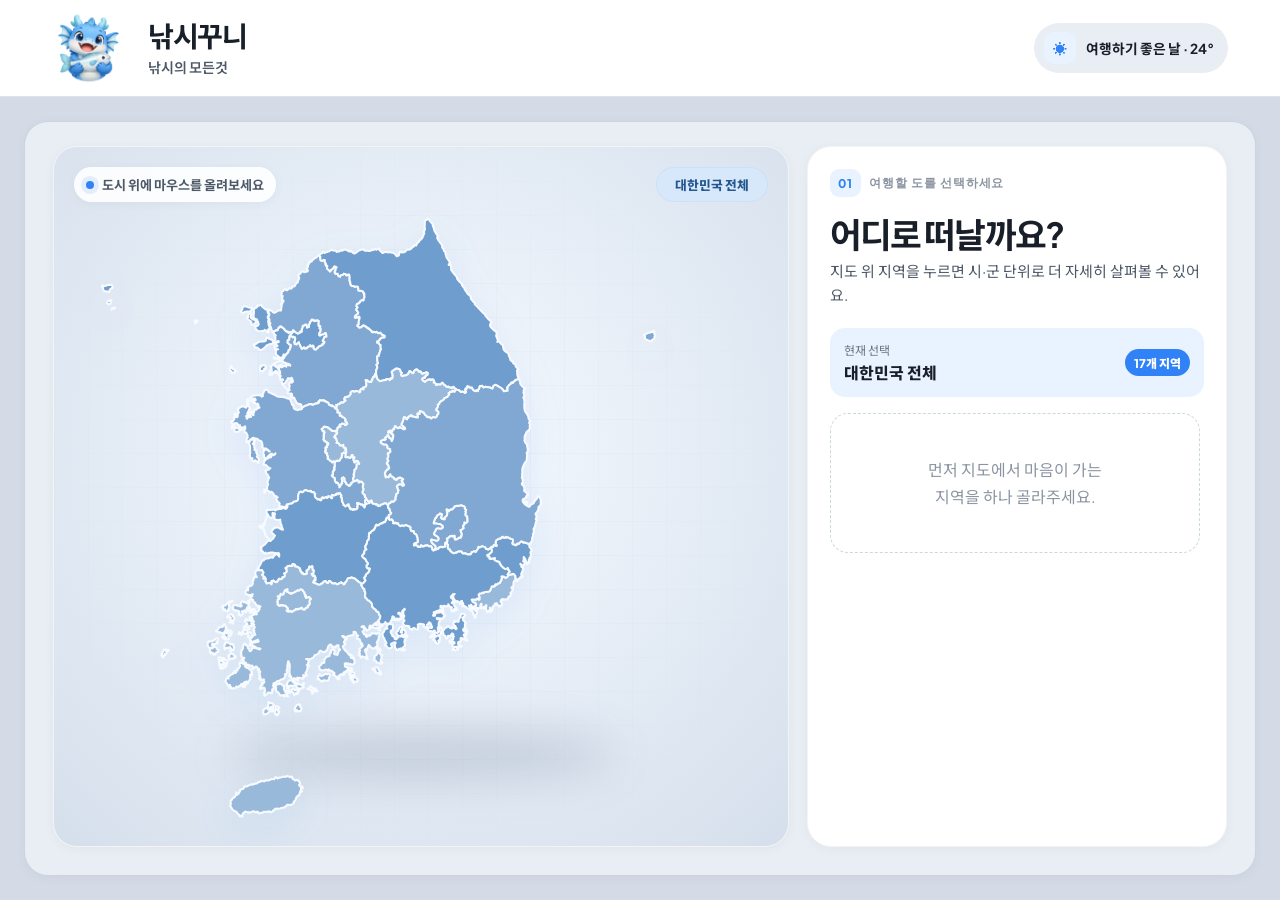
==== index.html @ 0e2f8338 "first commit" ====
<!doctype html>
<html lang="ko">
  <head>
    <meta charset="UTF-8" />
    <meta name="viewport" content="width=device-width, initial-scale=1.0" />
    <meta
      name="description"
      content="낚시꾸니와 함께 대한민국의 낚시 여행 지역을 탐색하세요"
    />
    <title>낚시꾸니 | 낚시의 모든것</title>
    <link rel="preconnect" href="https://fonts.googleapis.com" />
    <link rel="preconnect" href="https://fonts.gstatic.com" crossorigin />
    <link
      href="https://fonts.googleapis.com/css2?family=Plus+Jakarta+Sans:wght@400;500;600;700;800&family=Noto+Sans+KR:wght@400;500;600;700;800&display=swap"
      rel="stylesheet"
    />
    <link rel="stylesheet" href="style.css" />
  </head>

  <body>
    <header class="site-header">
      <div class="header-inner">
        <div class="brand-mark">
          <img src="img/낚시꾸니.png" alt="낚시꾸니 캐릭터 로고" width="72" height="72" />
        </div>
        <div class="header-title">
          <h1>낚시꾸니</h1>
          <p class="tagline">낚시의 모든것</p>
        </div>
        <div class="weather-chip" aria-label="오늘의 여행 날씨">
          <span class="weather-icon">☀</span>
          <span>여행하기 좋은 날 · 24°</span>
        </div>
      </div>
    </header>

    <div class="app-shell">
      <main class="main-stage">

        <section class="explorer" aria-label="대한민국 지역 탐색">
          <article class="map-card">
            <div class="map-head">
              <div class="map-instruction"><span class="pulse-dot"></span>도시 위에 마우스를 올려보세요</div>
              <button class="map-reset" id="map-reset" type="button" title="클릭하면 선택을 초기화합니다" aria-live="polite">대한민국 전체</button>
            </div>
            <div class="map-wrap">
              <!-- SGIS 기반 공개 행정경계 SVG: https://github.com/swcho/korea-maps -->
              <svg id="korea-map" role="group" aria-label="대한민국 시도 선택 지도" xmlns="http://www.w3.org/2000/svg" version="1.2" baseProfile="tiny" width="800" height="759" viewBox="0 0 800 759" stroke-linecap="round" stroke-linejoin="round">
              <g id="전국_시도_경계">
              <path d="M 251.02 163.85 250.84 163.54 250.18 162.26 249.99 161.28 249.15 160.78 248.97 159.49 248.25 158.36 247.58 156.81 247.33 155.52 246.44 156.12 245.48 157.24 244.85 157.22 244.66 158.34 243.17 157.79 242.56 157.99 241.81 157.48 241.97 156.01 241.12 155.19 241.86 154.81 242.33 153.45 242.29 152.65 242.83 150.7 242.14 149.86 242.17 149.09 241.09 149.07 240.49 148.67 239.94 148.79 239.68 149.47 238.31 148.32 236.61 147.98 236.04 147.17 236.54 146.76 237.62 145.29 237.84 144.51 238.41 144.24 239.09 143.41 239.06 143.01 239.89 142.51 239.52 141.53 239.57 140.87 240.09 140.19 241.72 141.54 241.99 141.94 245.66 144.54 247.01 144.04 248.15 143.95 248.3 142.84 249.12 141.83 249.41 142.51 250.73 142.36 251.02 140.44 250.83 139.41 251.17 138.36 251.55 137.96 252 136.09 252.17 134.84 253.47 134.6 254.75 133.91 255.18 133.22 256.09 133.1 257.1 133.7 257.32 135.18 257.76 136.41 257.33 136.9 259.26 136.45 260.06 135.99 259.92 133.21 260.52 132.12 261.17 131.76 261.05 130.13 261.49 129.61 262.33 129.28 263 127.64 263.53 127.02 265.05 127.33 265.39 128.36 266.56 127.89 267.17 128.06 267.51 129.03 268.37 128.58 268.79 127.95 269.42 128.12 270.73 127.79 271.17 128.58 272.36 128.77 272.4 129.25 271.91 130.13 272.32 131.32 271.82 132.87 272.11 133.76 272.18 134.91 273.49 134.81 274.02 135.27 274.04 136.73 273.42 137.3 273.2 138.08 274.53 138.46 274.73 140.44 274.29 141.06 274.6 141.7 274.18 142.06 273.72 143.37 273.11 143.75 272.86 144.37 273.19 145.02 272.85 146.45 273.26 147.09 274.63 146.67 275.87 145.76 276.86 145.45 278.1 145.45 280.06 144 280.98 143.83 281.73 146.49 281.81 148.51 279.65 148.69 278.59 150.25 278.55 150.88 277.09 153.72 277.7 154.43 278.24 154.29 279.44 154.88 278.99 156.41 278.03 157.1 277.86 158.04 277.46 158.49 276.29 158.39 276.28 159.25 275.6 159.22 274.59 160.1 273.14 160.1 272.58 160.86 271.95 160.96 271.31 162.48 269.76 163.45 269.3 164.44 267.52 164.68 266.85 164.42 266.17 163.44 265.56 163.26 265.86 162.41 265.74 161.03 264.96 159.62 264.56 160.62 263.25 161.06 262.62 160.66 261.97 159.36 261.38 159.34 261.31 160.09 260.26 160.67 258.86 161.1 258.41 161.78 257.72 162.22 257.66 162.98 255.06 163.66 254.68 162.83 253.76 161.77 252.92 162.85 252.09 163.18 251.67 163.9 251.02 163.85 Z" id="서울특별시"/>
              <path d="M 469.4 490.68 469.56 490.38 468.31 489.72 468.93 489.42 470.36 489.45 470.77 490.07 469.4 490.68 Z M 469.34 490.8 469.82 491.8 469.98 493.21 469.74 494.29 469.15 495.2 468.18 497.55 468.88 498.02 468.51 499.42 466.88 499.8 466.78 498.92 467.31 497.48 466.88 496.72 465.77 496.37 465.4 495.83 465.94 495.18 465.09 494.75 465.56 494.19 465.58 493.55 464.81 492.52 464.14 492.49 463.73 491.71 463.14 491.72 463.11 490.58 463.44 490.13 467.8 489.19 467.79 488.32 465.42 488.35 465.41 487.61 466.21 487.59 467.1 487.14 467.35 486.62 468.09 487.1 468.13 489.74 467.84 491 468.52 491.61 469.36 491.21 469.34 490.8 Z M 482.24 491.91 482.03 491.53 481.16 487.55 481.68 485.61 481.79 484.23 480.93 484.06 480.8 485.19 480.33 486.93 479.18 488.64 478.69 488.06 479.06 487.18 478.85 486.08 477.35 486.51 476.83 486.98 476.72 488.01 474.92 488.04 474.9 487.03 475.33 485.36 475.47 483.53 476.02 482.62 475.1 482.32 474.2 484.06 474.05 486.49 473.55 487.59 473.63 488 472.07 487.82 471.84 487.49 468.34 487.5 468.09 486.82 467.73 486.83 466.86 485.99 466.55 485.55 466.42 485.66 466.41 485.69 466.41 485.71 466.42 485.63 466.72 485 468.1 484.93 468.79 484.39 468.92 483.39 468.12 482.62 468.31 481.91 467.76 481.09 465.76 480.75 464.24 479.49 464.19 478.84 463.25 477.4 464.63 476.93 465.77 476.95 467.09 477.56 468.05 477.06 468.83 477.21 469.2 476.28 470.72 475.78 471.59 475.83 472.11 476.29 471.81 477.08 473.13 476.94 472.62 476.15 472.54 475.43 473.08 475.28 473.15 473.72 472.57 473.08 472.54 472.37 471.86 471.15 472.82 469.97 473.61 469.35 474.83 469.5 476.13 468.99 476.59 468.19 477.47 469.02 478.49 468.51 479.67 467.49 480.66 467.76 483.4 467.44 484.69 467.07 485.83 466.47 486.33 465.9 487.73 462.4 488.32 460.71 489.86 460.49 491.02 460.76 491.81 460.48 492.47 459.62 492.27 459.21 492.93 457.99 494.29 458.01 494.68 458.49 496.57 456.72 497.27 456.7 499.03 455.75 498.99 454.76 499.71 453.95 500.51 452.51 500.28 451.88 500.88 450.44 501.34 450.2 501.29 449.35 500.43 448.4 501.01 448.01 503.02 448.22 504.42 448.86 504.62 449.22 505.94 449.9 506.37 449.88 507.21 448.93 508.07 448.55 508.66 447.81 508.69 446.5 508.04 445.67 508.88 444.87 509.66 445.59 510.87 446.05 512.18 445.73 512.77 445.84 513.31 445.27 514.05 445.47 514.73 444.9 515.37 445.25 515.91 445.04 518.1 447.81 517.93 449.07 518.44 449.82 517.87 451.12 519.26 451.72 520.22 451.81 520.74 452.65 520.5 453.86 520.13 454.26 519.04 454.25 518.88 453.59 518.01 453.17 516.62 453.87 515.93 454.73 515.49 456.15 515.85 458.01 515.46 458.48 515.7 459.04 515.3 459.59 515.03 460.82 514.19 460.71 513.92 461.85 513.1 461.77 513.17 462.75 513.96 462.47 515.01 462.5 515.02 464.45 514.14 464.59 513.98 465.43 514.21 466.37 513.79 466.68 513.59 467.79 512.64 467.9 511.66 469.03 512.59 470.16 512.62 470.97 512.04 471.3 511.88 472.81 510.87 472.61 510.39 473.18 509.23 473.75 508.99 474.21 508.91 475.64 508.37 476.27 507.24 477.06 505.89 476.51 504.18 476.91 503.99 477.53 502.83 477.19 502.36 476.25 501.46 476.27 501.83 477.18 500.73 477.42 499.76 477.94 500.02 479.16 499.37 479.75 500.34 480.07 500.79 481.47 501.34 482.22 500.79 484.84 499.48 484.4 498.07 486 497.56 485.63 496.99 484.3 495.25 484.32 494.38 483.71 494.61 482.9 495.08 482.51 494.99 481.77 494.11 481.68 493.07 482.37 492.64 482.03 492.06 482.61 492.48 483.15 491.03 485.33 489.75 485.51 489.8 486.98 489.59 488.18 488.73 488.52 489.23 489.1 489.36 490.18 488.17 491.5 487.84 490.4 488.09 490.04 487.44 488.94 487.25 487.52 486 487.18 486.23 488.31 486.3 490.02 487.02 492.08 486.71 492.63 486.01 492.53 485.52 490.78 485.09 490.53 484.28 490.97 484.55 492.13 483.8 492.01 483.21 492.88 482.24 491.91 Z" fill-rule="evenodd" id="부산광역시"/>
              <path d="M 432.6 405.17 431.29 405.68 430.92 406.24 430.32 406.34 430.06 409.73 430.49 410.22 430.01 411.19 428.82 411.28 427.21 411.82 426.62 411.14 426.01 411.64 424.84 411.1 424.41 411.55 423.26 411.44 422.23 412.57 421.55 413.75 420.96 413.31 418.86 414.75 418.46 414.36 416.38 415.4 416.1 415.89 415.01 415.63 414.89 415.3 416.76 414.31 418.19 412.25 418.04 410.48 417.1 409.37 414.91 407.6 413.75 406.38 413.17 405.47 412.51 403.37 412.53 402.46 413.33 401.81 416.02 402.78 417.63 402.94 419.34 403.53 420.83 403.05 421.78 401.96 421.87 400.89 421.51 399.4 419.34 397.72 416.92 396.3 416.03 394.69 416.99 392.86 417.52 392.25 417.93 391.03 418.75 389.27 420.17 387.85 422.43 387.84 422.43 388.29 425.75 388.27 427.11 386.93 427.12 386.88 426.91 384.92 425.95 384.45 425.51 383.78 423.4 382.67 422.8 382.5 419.93 382.17 419.57 382.01 416.55 381.99 415.92 381.89 415.98 380.12 416.43 379.31 416.69 378.28 417.62 375.87 417.6 375.38 418.51 375.26 419.54 373.46 419.71 372.41 420.32 372.19 420.47 371.47 422.17 370.83 422.42 370.45 423.59 370.25 423.73 369.35 424.8 369.95 425.5 370.01 426.24 370.53 426.22 371.39 425.9 372.09 425.86 373.29 425.04 374.11 425.32 375.26 426.17 376.05 426.53 375.72 427.2 376.05 428.04 375.77 428.54 376.75 429.47 376.75 429.56 374.95 430.06 373.87 431.42 372.94 432.21 371.96 432.82 369.9 432.52 368.24 432.76 367.16 432.26 366.6 431.87 364.85 432 364.13 432.6 364.23 433.74 364.93 434.04 366.04 434.83 366.8 435.16 365.29 436.09 365.11 437 364.36 438.16 364.49 439.26 363.98 439.24 363.64 440.35 363.27 441.16 361.83 441.77 361.18 441.95 360.42 443.43 360.31 444.56 359.83 445.72 360.26 446.07 359.96 447.19 359.85 447.78 359.41 448.67 359.4 450.7 358.97 450.84 359.39 451.7 359.8 452.99 360 454.17 360.66 455.14 362.12 454.72 363.18 455.53 364.25 456.45 364.88 456.11 366.67 455.66 367.05 456.26 368.87 455.79 369.77 455.57 371.07 456.16 372.14 457.57 372.85 458.09 373.97 457.73 374.43 457.89 375.57 458.3 376.64 457.88 377.96 458.31 378.45 457.98 379.03 458.17 379.6 457.64 379.95 457.15 380.81 455.81 381.67 455.41 381.66 454.34 380.8 454.51 382.35 454.23 383.22 452.49 385.13 452.54 385.81 453.09 386.37 453.52 387.84 452.7 388.2 451.29 389.59 449.61 390.19 449.51 391.04 450.16 392.44 450.09 393.17 450.64 393.75 451.07 394.71 450.94 396.59 450.46 397.07 450.66 398.36 449.79 399.1 449.81 399.67 448.89 399.71 448.43 400.04 447.59 399.83 446.82 400.2 445.66 401.55 444.77 401.89 443.94 401.76 442.7 402.32 442.03 401.36 442.22 399.94 441.55 399.29 442.07 398.63 441.98 397.63 441.26 397.35 440.72 397.67 439.77 397.63 439.26 398.4 438.22 397.43 437.24 398 436.32 397.83 436.04 398.69 435.07 399.16 434.15 400.13 432.94 400.55 432.34 401.07 433.03 402.37 432.81 403.29 433.19 403.64 432.6 405.17 Z" id="대구광역시"/>
              <path d="M 204.41 189.83 204.41 189.81 204.36 189.68 204.41 189.83 Z M 163.14 185.27 163.52 187.25 164.25 187.25 163.99 188.21 164.46 188.82 165.06 188.1 166.34 188.88 166.69 190.13 167.57 189.89 169.43 190.85 169.42 191.12 167.6 191.81 166.93 192.28 167.01 193.23 164.97 193.57 164.04 194 163.42 193.65 163.92 193.06 163.41 192.01 161.82 191.02 161.12 191.36 161.4 189.93 161.04 189.85 161.2 188.4 161.72 187.89 161.86 186.96 162.53 186.17 162.28 185.32 163.14 185.27 Z M 204.36 189.68 204.41 189.81 204.41 189.83 203.1 190.4 202.83 191.28 201.92 191.97 201.1 191.47 199.19 191.46 198.74 190.93 198.73 188.3 199.32 186.66 199.09 185.51 200.49 185.86 201.09 185.4 201.37 184.26 202.67 184.17 203.02 183.84 204.33 184.56 205.04 184.3 205.77 185.06 205.73 185.7 206.08 187.18 206.53 187.88 205.98 188.39 205.53 187.67 204.88 188.29 204.12 188.19 203.89 188.71 204.36 189.68 Z M 197.66 165.07 197.57 164.14 197.16 163.34 196.21 162.84 195.08 161.7 193.96 162.46 193.45 162.58 192.37 161.94 192.3 160.68 191.18 159.82 191.16 159.79 190.84 159.28 190.83 158.41 191.32 157.82 191.9 157.7 192.87 158.03 197.25 155 197.81 154.68 201.48 154.35 203.55 154.52 204.04 154.4 206.09 153.29 206.38 150.78 206.68 150.12 208.07 149.71 209.23 150.21 209.48 150.97 210.26 151.03 211.9 152.01 212.68 151.95 213.87 152.48 214.33 153.38 215.18 153.98 215.78 155.68 214.44 156.61 213.77 157.31 211.87 157.75 210.03 158 208.65 158.69 207.39 159.11 205.81 160.65 204.92 162.03 200.34 165.2 198.6 164.96 197.66 165.07 Z M 231.48 141.74 231.61 141.94 232.66 142.11 233.14 141.8 233.73 142.12 234.24 143.44 234.92 143.56 235.17 142.87 236.24 142.48 236.82 142.92 237.81 143.09 238.36 142.86 239.09 143.41 238.41 144.24 237.84 144.51 237.62 145.29 236.54 146.76 236.04 147.17 235.43 149.26 235.42 149.45 235.38 152.34 233.73 152.57 233.29 153.42 233.51 154.38 233.29 155.4 233.35 156.44 234.18 156.66 235.18 157.84 236.12 158.56 237.27 158.56 237.44 159.38 237.24 160.6 237.34 161.42 236.76 161.49 236.27 162.64 236.46 163.43 236.23 164.67 235.07 164.89 234.47 165.32 234.59 166.03 234.29 166.91 233.45 168.09 231.48 170.31 230.45 171.02 228 170.76 228.22 171.87 225.93 174.88 224.91 174.83 224.45 175.82 223.5 176.2 222.35 176.05 221.96 176.35 220.01 176.36 218.99 176.11 216.94 176.12 217.09 175.58 215.63 175.58 215.63 174.52 219.81 174.77 219.81 175.55 222.14 175.56 222.89 175.23 223.51 174.43 219.34 171.17 218.65 170.09 218.67 166.07 217.71 165.73 218.49 164.61 221.22 164.62 221.47 164.21 218.91 164.19 219.14 163.06 218.49 162.64 217.74 163.01 216.99 163.01 216.89 161.48 217.15 161 218 160.47 217.18 159.43 218.18 159.37 220.31 160.37 220.6 159.81 219.23 159.13 219.38 158.62 219.04 157.66 218.44 157.88 218.76 158.77 218.07 159.24 217.12 158.53 217.76 157.01 218.38 156.4 221.69 155.1 222.1 155.15 222.05 153.95 221.1 153.94 221.09 154.47 220.2 155.04 218.2 155.07 218.23 152.89 218.03 152.6 218.04 149.9 217.67 149.9 217.4 147.79 218.49 147.13 217.91 146.01 216.94 146.08 216.32 145.28 216.56 144.84 215.06 142.27 216.75 141.76 218.44 140.66 218.88 140.07 220.4 140.37 220.9 139.84 221.39 138.29 221.88 137.9 221.95 137.04 223.1 136.74 223.54 135.6 224.19 135.51 225.83 136.09 226.91 137.29 228.24 137.98 229.35 139.18 229.75 140.12 230.37 140.27 230.61 140.88 231.48 141.74 Z M 120.18 128.42 120.81 128.38 121.01 129.03 120.27 129.79 119.91 130.55 118.39 131.77 117.72 132.05 117.13 130.6 117.6 130.37 117.49 129.48 116.88 128.91 116.8 128.27 118.37 128.72 119.95 128.11 120.18 128.42 Z M 188.4 120.16 187.76 120.85 187.15 122.4 187 123.32 187.09 124.55 187.6 125.28 188.18 125.48 188.9 126.36 189.76 126.93 192.47 127.43 192.56 127.99 193.26 128.32 193.68 128.99 193.28 130.91 192.8 131.59 191.74 132.03 191.19 132.72 189.18 133.92 188.14 133.03 187.7 132.14 188.05 131.73 188.17 130.67 187.66 130.2 187.1 129.03 186.65 128.6 183.83 127.15 183.31 126.21 181.93 125.22 182.03 124.77 183.11 125.25 183.63 124.74 183.97 123.06 183.79 122.54 183.95 120.61 184.33 120.33 185.49 120.2 187.06 119.32 187.79 119.43 188.4 120.16 Z M 17.63 112.15 17.2 113.36 15.99 113.46 15.55 113.15 14.54 113.48 13.09 114.68 13.96 113.04 15.56 112.21 17.63 112.15 Z M 181.59 110.55 184.58 112.16 186.7 112.45 188.27 111.94 188.89 113.18 188.62 114.25 188.1 114.54 186.84 116.36 184.34 117.57 183.06 117.01 182.13 116.94 180.84 117.55 179.73 117.37 179.01 117.77 177.82 119.35 177.12 119.02 175.06 116.95 174.82 116.29 176.04 115.6 176.59 114.61 176.78 113.76 176.35 113.18 176.91 112.57 176.84 111.9 178.76 110.23 179.45 110.61 181.59 110.55 Z M 200.48 109.49 202.3 111.74 203.63 112.65 205.79 114.36 207.49 115.05 207.88 115.41 208.07 116.48 208.51 117.04 208.36 118.18 209 119.26 209.97 120.27 209.78 121.32 209.02 122.3 208.55 123.33 208.41 124.63 208.86 125.7 209.79 126.54 209.37 127.03 208.84 129.72 209 130.75 209.48 131.28 210.43 131.55 210.52 132.21 209.79 132.41 209.38 133.2 209.87 134.08 210.03 135.17 210.4 135.71 210.76 137.56 211.29 137.24 211.69 137.96 210.78 138.25 210.64 138.7 209.1 139.13 208.5 140.55 209.41 141.05 208.87 141.44 209.67 142.54 208.76 143.33 208.01 143.12 207.21 141.86 208.34 141.48 205.73 140.56 204.63 139.83 204.48 140.69 202.05 141.44 201.04 141.27 200.08 141.53 196.41 141.3 195.4 140.69 194.33 139.76 194.14 139.27 193.13 138.75 193.44 137.76 193.14 136.37 192.61 135.29 193.38 135.4 194.87 134.8 195.36 134.99 196.26 134.54 197.17 133.26 197.05 132.25 196.59 131.2 196.35 129.92 195.06 128.66 194.71 128.02 195.15 127.37 194.43 126.66 191.14 125.64 190.87 124.16 190.78 121.88 191.22 118.63 191.12 115.63 190.81 113.87 191.43 113.67 192.79 112.67 194.36 112.17 194.88 111.67 195.41 109.62 196.78 109.8 198.01 109.71 199.17 108.52 200.17 108.81 200.48 109.49 Z M 11.04 102.72 12.22 102.75 13.23 103.6 12.27 103.91 11.6 104.92 12.26 106.25 12 107.1 10.31 108.31 9.55 107.69 8.43 107.43 7.84 106.59 7.35 106.69 8.71 104.03 9.67 103.61 11.04 102.72 Z M 9.34 83.99 11.27 83.6 12.75 83.78 13.98 84.45 14.04 85.48 14.57 86.69 13.92 86.85 13.96 87.75 13.16 87.82 12.08 88.79 11.45 89.02 10.87 89.91 10.98 90.62 10.3 91.69 10.5 92.32 9.51 92.83 8.46 91.94 7.29 92.13 6.6 91.75 5.99 91.94 5.42 91.58 4.63 91.8 3.61 91.33 2.76 89.21 2.51 87.39 1 86.37 1.11 85.02 2.16 84.14 3.95 85.44 4.76 85.27 5.47 84.74 6.25 84.79 7.22 84.37 7.55 83.86 8.39 84.11 9.34 83.99 Z" fill-rule="evenodd" id="인천광역시"/>
              <path d="M 233.31 464.33 233.01 465.58 232.21 467 232.94 467.44 234.58 467.93 235.33 468.71 236.28 468.87 236.89 469.42 237.92 469.22 238.03 469.64 239.2 468.76 241.65 468.05 242.45 467.09 242.88 467.26 244.36 466.47 244.62 465.9 245.31 465.81 245.99 465.29 247.21 465.84 248.79 464.8 249.39 464.2 250.43 464.21 251.15 464.88 252.3 465.24 252.59 465.8 252.45 466.52 254.13 468.02 254.61 468.87 254.43 470 255.57 471.59 256.15 471.81 255.36 473.22 256.43 474.88 257.09 474.19 258.09 474.49 258.21 474.07 259.26 474.16 260.04 473.84 260.83 474.34 261.87 475.71 262.46 476.03 262.39 476.82 261.31 476.97 261.27 477.98 260.9 478.38 260.82 480.04 260.99 481.48 261.34 482.26 260.51 483.09 259.98 484.16 258.76 484.73 258.44 485.27 258.71 486.54 258.57 486.92 256.17 487.54 255.27 488.47 255.23 489.01 254.5 489.77 252.3 489.58 251.59 488.48 251.43 487.71 250.97 487.19 249.84 487.77 249.28 488.51 248.07 488.69 247.71 489.07 246.97 488.56 245.41 489.55 244.69 489.41 244.21 488.91 243.59 488.99 243.33 489.61 242.77 489.83 242.23 490.77 240.35 491.18 239.74 491.5 239.39 492.42 237.66 492.53 237.4 491.73 236.69 491.32 235.17 492.31 233.76 492.29 233.71 491.43 233.31 490.85 232.25 491.34 231.95 490.72 232.39 490.29 233.53 490.32 234.02 490.05 233.29 488.86 233.39 488.31 232.97 487.16 232.07 487.01 231.61 486.01 231.03 485.35 230.1 484.77 228.14 484.71 227.73 484.4 226.95 484.56 226.59 484.08 225.52 484.84 224.83 484.31 224.07 484.28 223.29 485.18 222.5 485.21 222.47 484.29 221.83 483.8 221.11 484 220.51 483.01 220.89 480.75 220.72 479.76 220.07 479.75 220.76 478.51 220.82 476.97 221.17 476.64 222.72 476.21 222.89 475.76 221.81 474.74 220.77 473.06 222.44 473.05 222.9 472.84 223.47 473.29 223.51 471.86 224.63 469.96 226.37 471.03 227.3 470.39 228.1 470.37 228.44 469.49 228.35 468.4 229.41 466.95 229.53 466.06 230.33 464.95 230.87 465.07 231.73 464.4 232.96 464.02 233.31 464.33 Z" id="광주광역시"/>
              <path d="M 315.84 329.18 315.55 329.8 314.2 330.33 314.08 330.83 313.02 331.34 313.2 332.41 312.23 332.64 311.54 333.51 311.74 334.27 310.37 335.15 309.24 334.62 308.77 333.7 307.66 333.43 306.38 332.64 306.68 332 306 331.32 305.52 329.88 304.08 329.7 304.47 328.49 303.99 327.17 304.43 326 303 324.55 301.36 325.04 301.05 325.82 301.03 326.98 301.49 327.3 301.6 328.39 301.06 330.89 301.49 331.8 300.95 332.49 300.23 332.78 299.55 333.84 299.66 334.65 299.02 335.32 298.27 336.7 297.84 336.61 297.84 334.96 298.06 334.31 296.98 333.97 296.72 332.62 296 331.45 295.02 330.79 294.43 331.45 293.67 331.22 293.45 330.29 292.39 329.02 292.05 327.2 292.59 326.13 292.32 325.43 290.45 324.13 289.72 323.89 288.37 321.83 288.87 321.21 289.78 320.98 289.69 318.15 289.85 316.83 290.56 316.65 290.75 316.14 290.52 315.34 291.27 314.66 292.01 314.41 291.88 313.83 291.12 312.66 291.12 312.12 291.86 311.58 292.24 310.26 291.91 308.62 291.99 306.97 292.37 304.77 293.37 304.56 293.97 303.59 295.59 303.39 296.23 303.96 297.3 303.75 298.94 302.53 298.87 301.87 299.38 300.67 300.33 300.2 300.91 299.09 300.68 298.06 301.49 296.57 300.84 295.2 301.1 294.42 301.98 294.63 303.73 292.97 305.1 294.15 305.86 295.01 305.99 296.24 305.52 298.68 305.76 299.08 307.34 299.25 308.58 298.96 309.52 299.02 310.25 299.74 311.25 300.02 312.5 299.06 312.63 297.91 313.34 296.67 314.01 296.28 314.95 296.53 314.17 298.75 314.68 299.38 315.74 299.45 316.74 299.06 317.06 300 315.95 301.13 315.55 302.34 316.33 304.13 316.84 305.62 317.9 305.39 318.29 303.72 318.8 304.05 319.44 303.62 319.95 304.16 321.09 303.97 321.45 305.15 322.26 305.83 322.82 307.48 321.04 307.2 319.53 308.57 319.64 310.95 318.83 313.67 317.56 314.43 316.82 315.09 316.77 316.08 317 317.08 316.11 319 316.56 319.84 316.24 320.55 315.73 320.72 316.54 322.99 315.63 324.22 315.11 325.97 315.55 326.51 315.29 327.32 315.81 328.3 315.84 329.18 Z" id="대전광역시"/>
              <path d="M 536.26 408.01 535.35 408.91 535.31 410.58 535.72 411.73 537.23 413.1 537.2 413.76 537.71 414.02 538.05 415.13 537.89 415.89 538.11 416.87 536.87 417.78 536.81 418.9 537.45 420.73 536.75 423.88 536.9 424.6 535.35 424.94 535.53 425.81 536.18 425.78 536.17 427.27 534.77 427.34 534.65 428.16 535.79 427.9 535.83 428.73 534.99 428.96 534.59 429.56 535.48 429.78 535.58 430.63 534.75 431.58 534.26 430.97 532.84 431.7 532.93 432.28 532.17 432.91 531.6 432.11 531.57 430.71 532.02 429.88 531.42 428.99 530.57 428.81 530.7 427.34 529.64 425.27 528.32 423.78 528.46 425.09 528.19 426.6 529.41 426.73 529.63 428.74 528.83 428.66 527.67 428.89 527.82 429.35 528.72 429.03 529.84 430.72 529.48 431.09 529.33 432.32 528.22 433.39 528.17 434.23 527.64 435.35 526.03 434.7 525.55 433.45 524.26 432.51 524.01 432.78 525.21 434.01 525.53 436.22 526.65 436.25 526.55 436.95 527.26 437.13 527.44 437.73 528 437.96 527.19 439.41 527.08 441.95 526.11 442.53 526.31 443.71 525.3 444.32 525.45 444.93 525.19 446.35 526.35 446.77 526.36 447.51 526.94 447.73 527.19 448.46 526.81 448.99 525.79 449.11 525.38 449.49 524.71 448.89 523.93 449.21 523.81 450.13 522.99 450.16 522.02 451.41 521.65 452.54 520.74 452.65 520.22 451.81 519.26 451.72 517.87 451.12 518.44 449.82 517.93 449.07 518.1 447.81 515.91 445.04 515.37 445.25 514.73 444.9 514.05 445.47 513.31 445.27 512.77 445.84 512.18 445.73 510.87 446.05 509.66 445.59 508.88 444.87 509.06 444.2 509.73 443.25 510.84 442.19 509.83 440.44 508.68 439.85 508.89 438.75 508.29 437.82 507.57 438.36 506.2 438.77 504.95 438.83 502.2 436.99 501.61 436.11 499.74 434.58 499.67 433.66 499.21 432.91 498.33 432.38 497.97 430.23 497.5 429.89 496.13 429.81 495.67 429.34 494.91 429.19 492.85 428.31 491.82 427.66 491.74 426.29 492.24 425.91 492.12 425.21 489.52 426.15 488.94 425.96 488.16 426.38 486.89 426.42 486.34 425.71 485.34 425.92 485.64 423.99 484.61 422.64 483.67 423.38 482.75 422.06 482.62 421.48 483.29 421.03 485.3 420.39 486.64 418.67 487.87 418.15 488.29 417.11 488.48 415.91 488.25 415.5 488.27 414.05 487.55 413.67 486.57 413.7 485.97 413.14 486.81 412.33 487.68 411.82 487.99 411.07 488.63 410.88 489.64 411.46 490.5 410.22 490.88 408.89 493.42 409.56 494.13 410.24 494.72 409.83 494.59 409.03 493.23 407.71 493.22 405.72 493.77 405.14 493.4 404.45 494.2 402.98 494.85 402.32 497.1 401.07 498.5 400.77 499.46 400.78 499.8 399.97 500.57 400.23 501.16 399.37 501.35 398.56 502.01 398.47 503.11 399.18 503.51 399.81 504.99 399.79 505.54 399.44 505.9 398.54 506.67 399.14 507.65 399.56 508.55 398.85 510.73 400.41 511.56 400.55 511.83 401.17 514.41 401.57 515.08 402.88 514.8 405.48 514.25 406.3 514.35 407.12 514.86 407.88 515.97 408.38 516.56 408.1 517.46 408.27 518.49 409.19 519.59 408.74 519.88 407.48 520.62 407 521.52 407.34 522.5 407.2 523.19 405.68 523.85 405.68 524.77 404.67 525.33 404.33 526.43 404.39 527.4 405.28 527.52 405.67 528.55 405.38 530.69 405.89 530.97 406.44 531.85 406.33 533.84 407.43 534.33 407.27 536.26 408.01 Z" id="울산광역시"/>
              <path d="M 292.81 266.67 293.57 267.16 294.78 267.39 295.29 267.87 295 269.86 293.98 270.96 293.18 271.05 292.89 272.05 291.72 273.69 292.09 274.51 293.17 274.11 293.54 275.73 294.01 275.84 294.43 276.81 294.52 278.12 295.13 278.91 294.95 280.38 294.4 280.89 294.86 281.49 296.8 281.43 297.37 282.43 298.48 283.34 298.53 284.32 299.65 284.1 300.08 284.41 301.14 284.41 302.99 283.64 302.92 284.59 303.15 286.13 303.66 286.4 303.8 287.32 304.68 287.48 305.74 287.32 306.09 287.86 306.49 289.74 305.7 289.74 305.27 290.17 305.99 290.68 306.54 291.66 306.41 292.99 306.58 293.67 305.1 294.15 303.73 292.97 301.98 294.63 301.1 294.42 300.84 295.2 301.49 296.57 300.68 298.06 300.91 299.09 300.33 300.2 299.38 300.67 298.87 301.87 298.94 302.53 297.3 303.75 296.23 303.96 295.59 303.39 293.97 303.59 293.37 304.56 292.37 304.77 291.65 304.86 290.52 304.41 289.88 304.64 289.59 305.68 288.87 305.85 288.01 304.38 286.07 303.7 285.14 302.11 283.28 301.4 283.38 299.99 283.05 299.56 283.76 298.58 283.6 297.8 282.72 297.3 282.18 295.79 282.67 295.07 282.65 294.4 281.94 293.98 280.67 293.98 280.27 293.31 280.75 292.62 279.91 291.7 280.36 290.81 281.29 290 280.26 288.33 280.4 287.13 280.9 286.69 282.36 286.61 281.72 285.74 282.58 284.01 283.62 283.65 283.69 282.93 284.14 282.2 283.33 281.57 282.5 281.8 281.85 280.05 280.88 279.58 280.25 279.78 279.52 278.79 278.34 278.22 278.4 277.05 277.81 276.61 278.22 275.84 278.63 274.29 278.12 273.11 278.28 271.85 278.93 271.4 278.3 270.27 278.72 269.06 279.34 268.31 278.97 267.02 278.51 266.56 277.09 266.85 276.24 264.63 275.51 263.92 277.48 262.67 278.02 261.41 278.63 261.55 278.87 260.81 280.15 260.9 280.41 261.39 281.63 261.25 283.69 261.75 283.88 262.47 285.13 263.14 285.97 263.19 285.96 263.75 286.52 264.23 287.38 264.34 288.41 265.94 289.02 265.78 289.69 266.29 290.58 266.45 291.5 266.03 291.85 266.5 292.81 266.67 Z" id="세종특별자치시"/>
              <path d="M 211.12 195.04 210.48 196.06 210 195.95 210.66 194.88 211.12 195.04 Z M 232.88 218.42 233.63 216.9 234.45 216.02 226.65 208.29 226.32 208.03 226.56 207.17 226.22 205.72 225.59 204.51 226.71 202.89 227.7 202.6 227.33 201.91 226.34 201.46 224.95 202.06 224.43 201.95 223.65 202.34 223.64 201.61 224 200.99 223.67 200.43 223.91 199.23 224.74 197.63 224.44 197.13 223.73 197.34 223.04 197.11 223.99 193.61 223.89 191.97 222.7 190.09 222.5 187.95 223.36 186.72 223.23 186.05 222.37 185.13 223.77 184.54 224.16 183.94 225.68 183.83 226.7 184.82 226.47 185.42 225.49 186 225.6 186.77 226.36 186.5 226.9 185.96 227.45 185.98 227.89 185.07 228.47 185.38 229.95 184.84 231.71 185.94 231.01 184.53 230.93 183.64 231.95 183.26 232.5 183.34 234.25 184.15 235.5 184.14 236.53 184.73 236.57 183.83 235.92 183.3 233.41 182.37 232.8 182.4 232.09 181.87 230.41 181.08 229.16 180.76 227.68 179.62 226.36 179.48 225.88 179.17 225.35 178.19 219.06 180.31 217.74 181.17 215.58 182.72 215.01 183.08 215.84 183.34 216.22 183.45 218.49 184.96 216.24 183.48 215.92 184.02 217.22 185.2 218.7 185.92 220.06 187.09 220.27 186.53 221.5 185.96 222.14 186.43 222.11 187.16 221.46 188.16 221.54 188.91 222.07 190.28 223.1 191.79 223.37 192.51 223.39 194.64 223.06 196.22 222.44 197.14 221.93 196.15 222 195.13 222.49 194.44 221.46 193.65 220.24 193.29 219.92 192.23 218.55 191.24 218.45 191.68 217.61 191.73 217.72 192.61 218.58 193.29 218.8 194.27 217.86 194.22 217.37 193.48 216.8 193.93 216.13 193.97 215.88 193.05 214.74 193.08 214.33 194.49 213.95 194.95 213.95 195.98 213.12 196.81 212.96 196.11 212.2 195.33 211.21 195.03 211.15 193.78 212.18 193.88 212.59 193.38 212.04 192.61 210.9 192.46 211.22 191.24 212.28 191.25 213.57 190.6 213.06 190.04 213.3 188.24 212.89 187.49 212.87 186.73 211.94 185.51 213.52 185.06 214.91 183.44 214.99 183.04 215.18 182.87 218 180.85 218.63 180.32 226.95 177.51 227.56 176.8 226.94 176.46 227.25 175.48 227.83 175.52 228.88 175.13 228.61 174.64 231.98 170.28 233.5 168.65 234.46 167.3 234.59 166.03 234.47 165.32 235.07 164.89 236.23 164.67 236.46 163.43 236.27 162.64 236.76 161.49 237.34 161.42 237.24 160.6 237.44 159.38 237.27 158.56 236.12 158.56 235.18 157.84 234.18 156.66 233.35 156.44 233.29 155.4 233.51 154.38 233.29 153.42 233.73 152.57 235.38 152.34 235.42 149.45 235.43 149.26 236.04 147.17 236.61 147.98 238.31 148.32 239.68 149.47 239.94 148.79 240.49 148.67 241.09 149.07 242.17 149.09 242.14 149.86 242.83 150.7 242.29 152.65 242.33 153.45 241.86 154.81 241.12 155.19 241.97 156.01 241.81 157.48 242.56 157.99 243.17 157.79 244.66 158.34 244.85 157.22 245.48 157.24 246.44 156.12 247.33 155.52 247.58 156.81 248.25 158.36 248.97 159.49 249.15 160.78 249.99 161.28 250.18 162.26 250.84 163.54 251.02 163.85 251.67 163.9 252.09 163.18 252.92 162.85 253.76 161.77 254.68 162.83 255.06 163.66 257.66 162.98 257.72 162.22 258.41 161.78 258.86 161.1 260.26 160.67 261.31 160.09 261.38 159.34 261.97 159.36 262.62 160.66 263.25 161.06 264.56 160.62 264.96 159.62 265.74 161.03 265.86 162.41 265.56 163.26 266.17 163.44 266.85 164.42 267.52 164.68 269.3 164.44 269.76 163.45 271.31 162.48 271.95 160.96 272.58 160.86 273.14 160.1 274.59 160.1 275.6 159.22 276.28 159.25 276.29 158.39 277.46 158.49 277.86 158.04 278.03 157.1 278.99 156.41 279.44 154.88 278.24 154.29 277.7 154.43 277.09 153.72 278.55 150.88 278.59 150.25 279.65 148.69 281.81 148.51 281.73 146.49 280.98 143.83 280.06 144 278.1 145.45 276.86 145.45 275.87 145.76 274.63 146.67 273.26 147.09 272.85 146.45 273.19 145.02 272.86 144.37 273.11 143.75 273.72 143.37 274.18 142.06 274.6 141.7 274.29 141.06 274.73 140.44 274.53 138.46 273.2 138.08 273.42 137.3 274.04 136.73 274.02 135.27 273.49 134.81 272.18 134.91 272.11 133.76 271.82 132.87 272.32 131.32 271.91 130.13 272.4 129.25 272.36 128.77 271.17 128.58 270.73 127.79 269.42 128.12 268.79 127.95 268.37 128.58 267.51 129.03 267.17 128.06 266.56 127.89 265.39 128.36 265.05 127.33 263.53 127.02 263 127.64 262.33 129.28 261.49 129.61 261.05 130.13 261.17 131.76 260.52 132.12 259.92 133.21 260.06 135.99 259.26 136.45 257.33 136.9 257.76 136.41 257.32 135.18 257.1 133.7 256.09 133.1 255.18 133.22 254.75 133.91 253.47 134.6 252.17 134.84 252 136.09 251.55 137.96 251.17 138.36 250.83 139.41 251.02 140.44 250.73 142.36 249.41 142.51 249.12 141.83 248.3 142.84 248.15 143.95 247.01 144.04 245.66 144.54 241.99 141.94 241.72 141.54 240.09 140.19 239.57 140.87 239.52 141.53 239.89 142.51 239.06 143.01 239.09 143.41 238.36 142.86 237.81 143.09 236.82 142.92 236.24 142.48 235.17 142.87 234.92 143.56 234.24 143.44 233.73 142.12 233.14 141.8 232.66 142.11 231.61 141.94 231.48 141.74 230.61 140.88 230.37 140.27 229.75 140.12 229.35 139.18 228.24 137.98 226.91 137.29 225.83 136.09 224.19 135.51 223.54 135.6 223.1 136.74 221.95 137.04 221.88 137.9 221.39 138.29 220.9 139.84 220.4 140.37 218.88 140.07 218.44 140.66 216.75 141.76 215.06 142.27 213.42 140.48 212.85 139.35 212.95 138.58 212.48 136.88 211.76 135.39 211.22 135.15 210.81 133.6 210.41 133 211.53 132.48 211.79 131.94 211.32 131.06 209.91 130.36 210.65 128.82 210.66 127.65 210.33 125.97 209.67 125.43 209.39 124.81 209.71 122.93 210.35 121.12 210.44 119.91 209.1 118.13 209.79 117.35 208.97 116.99 209.63 114.36 213.11 116.12 215.35 118.2 217.37 118.43 218.95 117.7 220.17 116.43 221.59 115.74 224.94 115.81 225.96 109.1 225.96 108.35 224.74 107.77 225.9 106.77 226.87 106.8 226.91 106.01 228.27 103.71 227.33 102.94 226.85 103.47 226.14 103.47 226.46 102.49 227.14 102.21 226.12 100.9 226.69 99.65 226.65 98.29 227.3 97.58 226.18 97.39 225.48 96.71 225.62 94.83 226.16 93.91 225.85 93.57 226.17 92.68 226.07 91.72 227.85 91.46 228.41 90.23 229.22 89.78 229.53 89.11 230.23 89 230.29 89.63 230.88 89.81 231.37 90.42 232.58 89.9 233.19 90.26 233.64 89.35 234.53 88.88 234.69 88.45 236.09 87.74 237.22 88.62 237.65 87.88 238.41 88.1 238.76 87.3 238.76 86.51 239.13 85.79 241.44 85.74 242.76 84.47 242.68 83.58 243.71 82.53 244.69 81.14 245.58 81.08 246.24 80.11 246.01 79.74 246 78.36 246.64 78.25 246.62 77.17 247.46 76.33 247.81 74.64 246.88 73.87 246.71 73.26 247.21 72.67 246.61 72.31 247.13 70.74 247.68 70.36 249.41 69.72 249.66 68.57 250.04 67.94 251.48 67.21 251.77 66.69 253.12 66.86 254 67.94 256.04 67.16 257.53 67.17 257.9 66.48 258.51 66.57 258.68 65.41 256.67 63.73 258.45 62.11 258.4 61.35 258.82 60.66 258.37 59.71 258.56 58.3 259.48 58.24 259.42 57.54 260.01 57.43 260.44 56.71 259.93 55.06 260.26 54.37 261.31 54.1 262.2 54.92 263.24 54.57 263.75 53.09 264.8 52.45 266.23 51.32 266.8 50.04 268.3 50.05 268.62 49.62 269.46 49.43 270.63 48.14 270.43 47.5 272.62 46.99 273.5 47.08 273.33 48.1 274.19 48.34 274.01 50.19 274.39 51.69 274.27 52.5 275.63 53.71 276.51 53.72 277.01 53.21 277.7 53.09 278.45 52.41 280.01 52.95 279.67 54.75 279.76 55.74 280.86 56.4 281.29 57.51 280.68 58.52 281.87 60.18 282.82 59.89 282.79 60.88 282.44 61.87 282.98 63.83 284.32 64.8 284.87 65.57 286.37 66.92 286.84 65.41 287.76 65.56 288.27 64.28 290.08 63.4 290.37 62.52 291.01 62.19 291.18 61.02 291.62 60.79 293.04 60.66 293.6 61.5 294.63 61.58 294.46 62.1 293.68 62.52 293.63 63.19 293.13 64.19 293.39 64.84 292.9 66.07 292.12 67.03 292.27 68.73 292.76 68.59 293.06 69.85 293.37 70.09 294.56 69.9 296.1 69.91 296.22 71.02 296.69 72.34 297.11 72.85 297.99 72.89 298.96 73.49 299.14 72.01 300.11 71.45 302.05 71.17 302.69 70.67 303.43 69.58 304 70.04 305.84 70.23 306.37 71.72 307.34 71.83 308.5 70.89 309.36 70.54 310.18 70.91 310.69 72.48 310.65 73.79 310.9 74.79 310.61 75.61 310.86 76.1 310.62 78.03 310.78 78.79 311.47 79.3 311.32 80.68 311.91 82.25 312.03 83.59 312.63 84.32 313.65 85.07 314.65 85.08 316.39 85.43 317.1 86.22 318.02 85.91 320.07 85.61 321.1 85.99 321.82 88.94 321.51 89.51 321.85 90.57 323.43 91.08 324.47 90.91 325.18 91.27 326.04 91.25 327.87 92.15 328.01 93.6 328.92 94.13 329.42 95.84 328.92 96.42 329.42 98.09 329.48 98.86 328.42 101.17 328.61 102.01 327.96 103.3 325.99 103.03 325.19 103.33 324.18 104.3 323.99 105.37 322.15 106.38 322.11 107.13 321.1 107.12 319.89 108.07 319.48 109.01 319.48 110.39 320.5 111.11 320.76 112.1 319.2 114.08 319.11 115.08 321.15 117.57 321.6 118.57 321.28 119.81 320.41 120.65 318.52 121.8 317.45 123.03 317.34 124.02 317.55 124.7 318.14 124.93 319.38 123.7 319.92 123.71 320.39 124.33 321.08 124.67 322.88 123.32 323.45 124.56 323.04 125.44 323.1 126.52 322.79 126.92 322.23 129.15 322.24 130.5 322.05 131.69 322.47 132.67 321.74 133.18 321.48 134.02 320.58 134.16 320.83 135.44 321.85 136.01 321.97 136.58 322.87 137.02 323.71 136.67 325.52 136.55 325.81 135.62 327.68 134.55 327.89 134.04 329.35 134.66 330.06 135.3 330.68 135.28 331.98 136.65 332.81 136.63 333.08 137.75 333.51 138.07 334.42 137.79 335.06 138.77 336.81 140.01 337.72 140.96 338.22 141.03 338.73 141.68 338.35 142.27 339.59 143 341.18 142.43 342.91 142.85 343.55 142.8 344.58 142.22 345.95 143.52 347.92 144.14 349.33 143.33 350.68 144.77 351.18 146.06 352.51 146.53 353.18 146.41 354.91 147.66 354.61 148.92 354.26 149.53 353.34 149.49 352.82 149.78 352.07 149.6 350.75 149.66 350.36 150.61 349.24 150.97 349.04 151.81 347.58 153.12 346.89 154.01 345.86 154.55 345.25 154.48 345.27 155.91 346.88 156.07 347.49 156.49 348 157.86 348.52 158.4 349.78 159.05 349.26 160.02 349.61 161.58 349.62 163.3 350.06 163.98 350.13 164.74 349.14 165.28 348.55 167.76 347.75 169.78 347.96 170.27 347.14 171.03 347.29 172.73 345.63 172.88 345.25 173.25 345.4 175.27 345.09 176.14 345.62 177.8 345.37 178.5 345.56 179.62 346.26 181.3 346.18 182.14 345.57 182.23 344.74 182.85 344.24 183.65 344.71 184.23 345.4 186.28 345.33 187.34 345.02 188.36 344.19 189.84 343.91 190.83 343.95 192.6 344.15 193.82 343.69 194.47 342.8 194.95 342.01 197.41 341.67 198.77 340.62 198.65 339.72 200.37 339.3 200.85 339.24 202.21 338.24 203.09 338.27 204.59 337.51 205.26 335.48 205.19 335.01 204.73 334.34 204.67 333.03 203.19 331.23 202.72 330.75 203.04 331.89 204.53 331.38 207.4 331.71 208.16 331.61 209.67 331.24 210.67 329.87 211.54 328.54 212.05 327.68 212.14 327.85 212.96 328.28 213.48 328.06 214.53 327.47 213.9 325.29 213.59 324.46 214.62 323.83 215.81 324.18 216.38 324.06 217.46 322.97 218.3 322.43 217.76 320.3 216.37 318.06 216.22 317.65 217.17 316.3 217.35 315.18 216.43 313.94 216.68 313.17 217.04 311.98 217.97 312.21 219.07 311.9 219.85 312.22 220.53 310.95 221.71 310.82 222.34 310.12 222.32 309.61 223.25 308.79 223.69 307.95 223.44 307.26 223.99 306.36 224.22 304.96 224.21 304.64 225.14 303.94 226.17 304.93 227.14 305.77 228.45 305.38 228.84 304.19 228.89 303.91 229.56 303.34 229.68 302.91 230.9 301.36 230.96 300.9 231.2 300.5 230.52 299.49 230.98 299.01 231.83 297.48 232.82 296.31 232.99 295.51 233.72 294 233.74 294.88 235.51 294.21 237.23 293.15 238.63 292.19 237.71 292.16 236.91 291.22 235.94 289.92 235.57 289.32 234.67 288.31 235.33 287.46 234.48 286.61 234.39 285.75 233.59 284.72 233.59 284.68 232.43 283.68 230.61 282.42 230.5 281.28 229.91 281.04 229.15 279.63 229.22 278.5 228.82 278.93 228.1 277.21 227.92 275.66 228.55 273.7 227.75 273.11 228.6 271.98 229.51 271.97 230.02 272.69 230.43 271.47 231.7 270.84 231.11 269.6 232.17 268.49 231.93 266.55 233.09 265.4 233.22 264.79 233.76 264.13 233.7 263 232.78 262.36 232.7 261.24 232.99 260.74 232.77 259.68 233.16 258.36 234.07 254.58 235.22 252.03 236.74 251.24 237.38 250.9 235.71 250.58 235.46 250.53 234.04 250.12 233.47 248.77 232.57 246.59 232.97 246.38 232.14 244.63 231.14 241.92 226.17 241.45 225.72 241.77 224.93 240.52 224.41 240.15 225.27 239.64 225.06 240.15 224.25 238.59 224.06 237.96 224.37 236.85 222.67 237.78 221.91 238.94 221.76 238.68 220.17 238.07 219.61 233.75 219.57 233.56 218.81 232.88 218.42 Z M 234.46 215.94 235.93 215.39 235.17 214.97 235.37 211.75 236.07 209.7 234.69 208.29 234.86 207.57 236.16 205.86 237.39 205.08 237.91 205.81 238.77 205.93 238.91 205.15 239.48 204.61 240.11 204.57 239.56 202.65 238.35 203.01 237.75 202.35 238.84 201.9 239.11 201.3 238.9 200.35 238.13 199.7 236.87 200.89 233.52 200.53 233.49 201.35 232.89 202.54 231.79 203.46 231.31 204.38 231.49 204.78 229.89 206.37 228.55 207.34 227.78 207.67 227.1 207.61 226.71 208.2 234.46 215.94 Z" fill-rule="evenodd" id="경기도"/>
              <path d="M 450.48 81.77 451.7 82.18 450.93 83.53 451.07 84.07 453.28 86.81 454.37 87.86 454.34 88.49 454.71 89.65 455.44 90.4 455.4 90.81 457.2 92.78 457.57 93.88 458.44 94.97 461.58 97.72 462.61 98.78 462.63 99.48 462.1 99.72 462.2 100.89 463.93 102.97 465.11 104.57 467.42 106.79 467.25 107.7 467.97 108.74 471.11 111.84 472.15 113.06 475.17 115.97 475.7 116.82 477.71 118.8 479.84 120.55 480.07 121.47 480.67 122.51 482.35 124.17 483.12 125.48 485.2 127.48 486.25 128.17 487.31 129.34 487.47 130.13 487.19 130.82 487.52 131.63 487.06 132.56 486.57 132.77 486.16 133.81 486.2 134.44 487.3 136.8 487.89 136.93 488.33 137.76 490.33 139.67 493.69 142.18 494.28 142.91 494.24 143.64 494.65 144.43 494.83 145.71 493.84 146.63 494.15 148.45 495.27 150.03 495.11 150.83 496.52 152.85 496.05 153.22 496.6 153.9 495.32 154.71 495.59 155.13 497.24 154.08 497.83 154.54 498.99 155.9 499.25 156.71 502.2 159.19 502.64 160.02 502.59 160.78 503.06 161.49 502.6 162.18 503.56 164.91 504.97 166.44 506.31 167.57 508.26 168.74 509.83 169.95 509.55 172.05 510.54 173.47 510.7 174.23 511.38 174.77 511.39 176.49 511.86 177.84 513.91 179.42 514.93 179.29 515.34 180.26 515.19 181.64 518.46 183.78 518.3 185.69 519.75 186.87 519.93 187.4 520.64 187.92 520.82 189.02 521.55 189.45 520.49 190.28 520.11 190.32 519.87 191.42 520.61 192.73 520.16 194.35 520.42 195.19 520.43 196.36 520.71 197.63 521.7 199.07 521.37 199.69 522 200.34 522.55 201.82 521.8 201.99 520.47 201.86 518.93 202.65 518.29 202.41 517.58 203.72 516.57 204.43 516.01 204.4 515.08 205.51 515.03 206.33 513.63 206.12 513.04 205.79 512.44 206.1 512.2 207.5 511.86 208.08 511.13 208.24 510.04 208.94 509.12 210.49 508.08 211.67 507.48 212.09 508.35 213.43 507.87 214.36 508.39 215.52 508.36 216.14 506.23 216.35 505.3 216.1 504.17 216.72 503.14 216.58 503.08 215.91 502.02 214.38 501.43 214.04 500.45 212.89 498.98 212.01 498.26 211.33 497.31 211.15 496.51 210.71 496.49 210.15 495.56 209.67 494.43 209.58 494.05 209.01 493.07 208.66 492.59 209.1 491.02 209.71 490.31 210.38 490.36 210.96 489.8 211.7 490 212.29 489.14 213.57 488.33 213.05 487.19 212.8 486.6 212.11 486.13 212.29 485.23 211.83 483.54 211.79 480.78 211.02 479.81 211.54 478.04 212.05 477.37 211.55 477.38 211.04 476.5 209.83 475 210.26 474.03 210.1 473.14 211.27 473.35 211.96 472.63 213.14 472.66 213.71 471.44 214.75 471.22 215.18 471.31 216.51 469.16 215.54 468.86 216.72 467.78 216.29 465.66 215.82 464.42 213.85 463.95 213.66 463.98 212.6 463.67 212.14 462.58 212.35 461.79 212.13 461.3 212.51 460.42 212.11 460.34 211.01 458.83 210.9 458.22 210.29 457.49 210.97 457.96 211.55 457.92 212.16 457.26 212.51 456.95 213.7 456.55 214.29 455.7 213.41 455.27 215.67 456.22 216.93 456.32 218.08 454.73 218.95 453.26 217.55 451.49 217.09 450.44 217.71 449.48 217.52 448.2 215.85 447.26 215.75 446.71 215.07 444.68 214.77 444.09 214.19 443.04 213.47 442.06 213.34 441.43 212.88 441.43 212.03 440.8 211.2 438.98 212.69 437.96 211.92 437.29 212.48 436.28 212.04 435.47 212.1 435.06 211.46 434.05 210.88 433.5 211.3 432.69 211.41 431.45 211 430.99 209.83 430.28 209.36 428.78 209.08 428.31 207.66 427.93 207.47 426.8 206.05 426.19 206.33 424.75 208.23 422.57 208.24 421.7 208.01 421.13 208.74 420.32 208.14 419.53 208.75 418.65 209.04 418.18 206.96 417.35 206.65 416.93 206.07 415.68 205.78 416.52 204.25 416.2 203.25 414.37 201.72 413.68 202.6 412.16 201.97 411.7 202.77 410.73 201.84 409.75 202.05 408.96 201.88 408.44 202.84 406.33 203.54 405.77 204.63 404.88 205.1 404.25 204.4 403.37 203.87 402.84 203.97 402.1 203.27 401.8 202.36 401.11 201.51 401.68 201.33 401.8 200.68 402.94 199.7 403.89 200.14 404.81 199.93 404.53 198.32 405.3 197.86 405.85 197.94 406.46 197.26 406.47 196.45 407.91 196.36 408.57 194.01 406.51 192.87 405.85 193.64 403.67 193.94 403.22 194.55 401.98 194.68 401.49 194.95 400.53 193.78 400.33 193.12 399.54 191.97 398.87 192.36 398.01 192.03 397.07 192.21 396.15 190.52 395.54 190.31 394.76 189.35 393.13 189.9 392.17 190.83 391.06 191.62 390.96 193.49 389.97 194.29 388.93 193.97 388.51 193.28 387.56 192.79 387.53 192.2 386.58 192.05 386.15 191.5 385.6 191.49 385.36 192.68 384.61 193.37 384.18 195.1 383.27 195.77 380.08 197.15 379.83 196.96 378.37 197.07 377.38 197.65 376.77 197.47 375.99 197.7 375.43 197.07 375 195.8 375.52 194.73 376.14 194 375.3 192.93 374.39 192.69 374.18 192.04 373.96 190.1 372.71 189.04 371.72 188.67 371.2 188.85 370.22 188.22 368.49 188.57 367.92 189.22 366.62 189.65 365.79 190.67 365.1 190.65 363.75 191.92 363.2 192.82 363.81 193.5 364.41 195.31 364.24 196.12 364.84 197.83 364.44 198.71 364.56 199.62 363.34 201.17 362.51 200.58 361.8 200.83 361.31 201.78 361.04 202.95 359.37 201.67 357.76 201.23 356.65 201.69 356.58 202.47 355.98 202.32 354.99 202.83 353.94 203 352.61 202.91 351.74 203.61 350.55 203.66 350.05 204 349.03 203.88 348.66 204.15 346.6 202.55 345.9 201.86 344.94 200.37 344.42 198.78 344.03 196.3 343.63 195.31 343.69 194.47 344.15 193.82 343.95 192.6 343.91 190.83 344.19 189.84 345.02 188.36 345.33 187.34 345.4 186.28 344.71 184.23 344.24 183.65 344.74 182.85 345.57 182.23 346.18 182.14 346.26 181.3 345.56 179.62 345.37 178.5 345.62 177.8 345.09 176.14 345.4 175.27 345.25 173.25 345.63 172.88 347.29 172.73 347.14 171.03 347.96 170.27 347.75 169.78 348.55 167.76 349.14 165.28 350.13 164.74 350.06 163.98 349.62 163.3 349.61 161.58 349.26 160.02 349.78 159.05 348.52 158.4 348 157.86 347.49 156.49 346.88 156.07 345.27 155.91 345.25 154.48 345.86 154.55 346.89 154.01 347.58 153.12 349.04 151.81 349.24 150.97 350.36 150.61 350.75 149.66 352.07 149.6 352.82 149.78 353.34 149.49 354.26 149.53 354.61 148.92 354.91 147.66 353.18 146.41 352.51 146.53 351.18 146.06 350.68 144.77 349.33 143.33 347.92 144.14 345.95 143.52 344.58 142.22 343.55 142.8 342.91 142.85 341.18 142.43 339.59 143 338.35 142.27 338.73 141.68 338.22 141.03 337.72 140.96 336.81 140.01 335.06 138.77 334.42 137.79 333.51 138.07 333.08 137.75 332.81 136.63 331.98 136.65 330.68 135.28 330.06 135.3 329.35 134.66 327.89 134.04 327.68 134.55 325.81 135.62 325.52 136.55 323.71 136.67 322.87 137.02 321.97 136.58 321.85 136.01 320.83 135.44 320.58 134.16 321.48 134.02 321.74 133.18 322.47 132.67 322.05 131.69 322.24 130.5 322.23 129.15 322.79 126.92 323.1 126.52 323.04 125.44 323.45 124.56 322.88 123.32 321.08 124.67 320.39 124.33 319.92 123.71 319.38 123.7 318.14 124.93 317.55 124.7 317.34 124.02 317.45 123.03 318.52 121.8 320.41 120.65 321.28 119.81 321.6 118.57 321.15 117.57 319.11 115.08 319.2 114.08 320.76 112.1 320.5 111.11 319.48 110.39 319.48 109.01 319.89 108.07 321.1 107.12 322.11 107.13 322.15 106.38 323.99 105.37 324.18 104.3 325.19 103.33 325.99 103.03 327.96 103.3 328.61 102.01 328.42 101.17 329.48 98.86 329.42 98.09 328.92 96.42 329.42 95.84 328.92 94.13 328.01 93.6 327.87 92.15 326.04 91.25 325.18 91.27 324.47 90.91 323.43 91.08 321.85 90.57 321.51 89.51 321.82 88.94 321.1 85.99 320.07 85.61 318.02 85.91 317.1 86.22 316.39 85.43 314.65 85.08 313.65 85.07 312.63 84.32 312.03 83.59 311.91 82.25 311.32 80.68 311.47 79.3 310.78 78.79 310.62 78.03 310.86 76.1 310.61 75.61 310.9 74.79 310.65 73.79 310.69 72.48 310.18 70.91 309.36 70.54 308.5 70.89 307.34 71.83 306.37 71.72 305.84 70.23 304 70.04 303.43 69.58 302.69 70.67 302.05 71.17 300.11 71.45 299.14 72.01 298.96 73.49 297.99 72.89 297.11 72.85 296.69 72.34 296.22 71.02 296.1 69.91 294.56 69.9 293.37 70.09 293.06 69.85 292.76 68.59 292.27 68.73 292.12 67.03 292.9 66.07 293.39 64.84 293.13 64.19 293.63 63.19 293.68 62.52 294.46 62.1 294.63 61.58 293.6 61.5 293.04 60.66 291.62 60.79 291.18 61.02 291.01 62.19 290.37 62.52 290.08 63.4 288.27 64.28 287.76 65.56 286.84 65.41 286.37 66.92 284.87 65.57 284.32 64.8 282.98 63.83 282.44 61.87 282.79 60.88 282.82 59.89 281.87 60.18 280.68 58.52 281.29 57.51 280.86 56.4 279.76 55.74 279.67 54.75 280.01 52.95 278.45 52.41 277.7 53.09 277.01 53.21 276.51 53.72 275.63 53.71 274.27 52.5 274.39 51.69 274.01 50.19 274.19 48.34 273.33 48.1 273.5 47.08 272.62 46.99 274.36 45.03 275.32 44.59 276.19 44.51 276.66 42.56 277.44 42.24 279.2 43.89 281.96 42.8 282.67 42.7 284.09 42.09 285.93 41.54 286.19 40.8 287.15 40.3 288.42 39.98 289.92 40.79 290.92 40.64 292.12 40.96 293.58 40.95 294.88 42.67 295.61 42.1 297.54 41.75 298.01 41.97 300.08 40.55 300.94 40.7 301.66 41.18 303.77 39.38 304.73 39.96 306 39.88 307 40.44 308.79 40.81 309.28 41.53 310.6 42.17 311.66 42 311.4 40.85 312.19 40.88 312.9 42.18 314.09 42.35 314.67 43.58 315.4 43.61 316.38 44.57 318.26 43.98 318.54 43.51 319.27 43.27 320.21 42.33 321.4 41.65 322.08 40.83 324.38 40.17 325.14 39.49 326.28 39.42 327.32 39.72 328.53 39.44 329.18 39.83 329.65 41.07 333.3 40.99 333.87 41.25 334.5 40.78 335.23 41.27 337.49 40.98 338 39.86 338.65 39.49 339.94 39.75 340.15 40.42 342.09 39.17 343.19 39.01 343.97 39.8 345.27 39.26 346.26 39.33 346.95 38.02 347.7 37.99 348.25 39.71 349 41.28 351.38 43.39 351.67 43.93 352.9 43.7 353.91 43.17 354.69 42.48 355.69 42.81 357.44 42.1 357.94 42.75 358.92 43.22 359.62 42.64 360.4 42.89 361.8 42.93 362.21 43.21 363.09 43.12 364 43.59 364.77 43.52 366.52 44.36 367.05 45.27 367.47 45.35 368.5 46.22 369.19 47.11 369.53 48.04 370.18 47.31 371.76 47.43 372.69 46.02 372.48 45.17 373 43.69 373.03 42.4 374.37 42.26 374.54 42.85 375.73 42.75 376.4 43.37 378.53 42.95 379.77 42.47 380.55 41.88 381.32 40.88 383.64 39.24 383.97 39.65 384.96 39.83 386.36 39.37 386.73 38.48 387.55 38.23 388.18 38.39 388.33 37.7 390.03 35.38 391.04 35.87 391.74 34.86 391.87 34.17 393.56 33.91 394.1 34.53 394.85 32.46 395.47 31.99 395.89 30.83 396.48 30.16 397.42 30.01 397.71 29.54 397.4 28.88 397.67 28.38 399.66 27.11 400.29 26.21 401.74 25.21 402.15 23.5 402.93 22.29 403.37 20.52 404.21 19.48 403.62 18.43 403.6 17.81 404.08 16.72 403.93 16.16 404.87 14.81 404.92 13.56 404.57 11.39 404.76 8.96 404.68 6.84 404.98 6.19 404.46 4.13 405.64 3.08 407.35 2.45 407.92 1.27 409.09 1 409.7 1.12 409.93 2.09 410.3 2.27 410.91 3.57 411.75 4.43 412.01 5.01 413.25 6.39 413.55 6.94 414.43 7.48 414.75 8.78 415.38 9.9 414.79 10.27 415.59 11.58 415.55 12.11 416.31 13.16 416.3 14.78 417.49 17.49 418.57 18.55 418.71 19.74 419.62 20.24 419.69 20.8 421.64 23.24 420.32 24.06 420.26 24.93 420.75 26.23 421.43 27.5 422.71 29.44 425.78 33.3 426.5 33.81 426.74 34.44 426.24 34.84 426.17 35.52 426.77 37.39 427.67 38.65 428.52 39.41 428.58 41.01 430.54 43.04 430.75 44.33 430.58 45 430.78 45.79 431.34 46.5 431.35 47.3 432.07 49.66 435.21 53.92 435.4 54.71 436.68 56.05 435.88 56.15 435.43 57.46 434.69 57.72 434.69 58.73 435.8 58.79 435.77 57.54 436.82 58.69 437.73 60.49 437.33 61.13 437.73 63.66 437.53 64.49 438.18 65.75 439.26 67.32 439.88 67.66 440.53 69.12 444.85 73.96 445.13 74.84 444.96 75.68 445.9 77.11 447.4 78.88 449.16 80.66 450.48 81.77 Z" id="강원도"/>
              <path d="M 293.15 238.63 294.21 237.23 294.88 235.51 294 233.74 295.51 233.72 296.31 232.99 297.48 232.82 299.01 231.83 299.49 230.98 300.5 230.52 300.9 231.2 301.36 230.96 302.91 230.9 303.34 229.68 303.91 229.56 304.19 228.89 305.38 228.84 305.77 228.45 304.93 227.14 303.94 226.17 304.64 225.14 304.96 224.21 306.36 224.22 307.26 223.99 307.95 223.44 308.79 223.69 309.61 223.25 310.12 222.32 310.82 222.34 310.95 221.71 312.22 220.53 311.9 219.85 312.21 219.07 311.98 217.97 313.17 217.04 313.94 216.68 315.18 216.43 316.3 217.35 317.65 217.17 318.06 216.22 320.3 216.37 322.43 217.76 322.97 218.3 324.06 217.46 324.18 216.38 323.83 215.81 324.46 214.62 325.29 213.59 327.47 213.9 328.06 214.53 328.28 213.48 327.85 212.96 327.68 212.14 328.54 212.05 329.87 211.54 331.24 210.67 331.61 209.67 331.71 208.16 331.38 207.4 331.89 204.53 330.75 203.04 331.23 202.72 333.03 203.19 334.34 204.67 335.01 204.73 335.48 205.19 337.51 205.26 338.27 204.59 338.24 203.09 339.24 202.21 339.3 200.85 339.72 200.37 340.62 198.65 341.67 198.77 342.01 197.41 342.8 194.95 343.69 194.47 343.63 195.31 344.03 196.3 344.42 198.78 344.94 200.37 345.9 201.86 346.6 202.55 348.66 204.15 349.03 203.88 350.05 204 350.55 203.66 351.74 203.61 352.61 202.91 353.94 203 354.99 202.83 355.98 202.32 356.58 202.47 356.65 201.69 357.76 201.23 359.37 201.67 361.04 202.95 361.31 201.78 361.8 200.83 362.51 200.58 363.34 201.17 364.56 199.62 364.44 198.71 364.84 197.83 364.24 196.12 364.41 195.31 363.81 193.5 363.2 192.82 363.75 191.92 365.1 190.65 365.79 190.67 366.62 189.65 367.92 189.22 368.49 188.57 370.22 188.22 371.2 188.85 371.72 188.67 372.71 189.04 373.96 190.1 374.18 192.04 374.39 192.69 375.3 192.93 376.14 194 375.52 194.73 375 195.8 375.43 197.07 375.99 197.7 376.77 197.47 377.38 197.65 378.37 197.07 379.83 196.96 380.08 197.15 383.27 195.77 384.18 195.1 384.61 193.37 385.36 192.68 385.6 191.49 386.15 191.5 386.58 192.05 387.53 192.2 387.56 192.79 388.51 193.28 388.93 193.97 389.97 194.29 390.96 193.49 391.06 191.62 392.17 190.83 393.13 189.9 394.76 189.35 395.54 190.31 396.15 190.52 397.07 192.21 398.01 192.03 398.87 192.36 399.54 191.97 400.33 193.12 400.53 193.78 401.49 194.95 401.98 194.68 403.22 194.55 403.67 193.94 405.85 193.64 406.51 192.87 408.57 194.01 407.91 196.36 406.47 196.45 406.46 197.26 405.85 197.94 405.3 197.86 404.53 198.32 404.81 199.93 403.89 200.14 402.94 199.7 401.8 200.68 401.68 201.33 401.11 201.51 401.8 202.36 402.1 203.27 402.84 203.97 403.37 203.87 404.25 204.4 404.88 205.1 405.77 204.63 406.33 203.54 408.44 202.84 408.96 201.88 409.75 202.05 410.73 201.84 411.7 202.77 412.16 201.97 413.68 202.6 414.37 201.72 416.2 203.25 416.52 204.25 415.68 205.78 416.93 206.07 417.35 206.65 418.18 206.96 418.65 209.04 419.53 208.75 420.32 208.14 421.13 208.74 421.7 208.01 422.57 208.24 424.75 208.23 426.19 206.33 426.8 206.05 427.93 207.47 428.31 207.66 428.78 209.08 430.28 209.36 430.99 209.83 431.45 211 432.69 211.41 433.5 211.3 434.05 210.88 435.06 211.46 435.47 212.1 436.28 212.04 437.29 212.48 437.96 211.92 438.98 212.69 440.8 211.2 441.43 212.03 441.43 212.88 442.06 213.34 443.04 213.47 444.09 214.19 443.44 214.8 442.54 216.12 442 217.49 441.49 217.44 440.76 216.49 439.43 216.1 439.15 217.23 438.02 217.53 436.39 217.43 435.85 218.43 435.23 218.41 434.56 219.09 434.73 219.74 435.4 220.45 435.13 221.4 433.64 222.55 433.28 223.7 431.31 224.72 430.66 224.65 429.26 225.2 429.01 226.49 428.24 227.04 428.15 227.51 425.85 228.72 425.75 229.3 424.88 229.32 423.32 230.72 423.03 232.29 422.22 233.03 421.01 233.51 421.37 235.39 420.87 236.89 419.41 238.79 419.57 239.4 419.11 240.54 420.55 240.94 421.92 242.4 421.66 243.72 421.93 244.48 421.11 245.9 420.29 246.38 420.08 247.78 418.81 249.52 416.5 249.36 415.91 249.09 414.69 249.25 413.58 250.1 413.04 250.88 412.25 250.78 411.34 249.46 409.14 248.85 407.75 249.05 407.19 248.81 407.18 248.08 405.6 246.72 404.93 246.36 404.18 245.18 403.45 243.52 401.9 242.93 401.33 242.4 398.76 241.44 398.67 242.3 398.14 242.62 398.1 243.56 398.6 244.36 398.42 245.03 397.65 245.03 395.7 244.44 395.55 245.63 395.93 246.5 396.26 248.78 396.14 249.59 395.14 249.6 393.64 248.96 392.65 249.04 391.15 248.29 390.19 248.45 388.95 248.15 388.77 247.55 387.87 246.76 386.95 246.84 387 247.44 386.55 247.9 384.33 248.44 384.16 249.95 382.48 251 382.54 251.84 381.47 251.5 381.63 250.82 380.12 249.4 379.27 249.01 378.72 249.16 378.22 250.83 378.27 252.44 377.85 252.97 376.81 255.79 375.79 257.63 375.79 258.68 376.91 259.62 377.84 260.16 378.38 261.03 379.77 262.15 380.3 263.58 380.05 264.15 378.75 263.99 377.75 264.16 375.65 262.58 374.54 262.22 373.86 261.09 372.94 261.75 372.44 262.88 370.76 262.85 370.01 262.47 369.23 261.66 368.89 260.97 367.43 260.37 367.1 262.03 366.57 262.55 366.62 264.18 364.85 264.4 364.56 265.04 364.63 266.07 364.08 266.64 362.89 266.14 362.54 266.32 360.44 266.09 359.76 266.49 359.11 267.29 358.91 268.26 359.64 268.21 360.2 267.74 362.58 268.39 363.11 269.74 364.43 269.61 364.72 270.2 364.66 271.46 365.49 271.82 365.49 272.75 365.13 273 364.92 274.12 365.16 274.55 364.72 275.62 364.77 276.52 363.96 276.84 363.98 278.72 363.4 278.95 363.27 277.91 362.44 277 361.96 275.55 360.1 275.15 359.81 274.34 359.93 273.55 359.19 272.71 358.92 271.29 358.25 271.53 357.68 272.94 357.1 273.52 356.85 274.23 355.48 274.36 355.67 275.12 355.36 275.7 355.58 276.44 356.24 276.71 354.53 277.96 353.62 277.41 352.42 277.57 350.77 278.65 349.76 279.12 349.67 280.17 349.89 281.03 350.6 281.73 351.86 282.18 352.79 283.17 353.42 282.7 354.19 283.27 355.05 283.41 355.89 283.12 356.79 283.56 357.47 284.6 357.9 284.77 358.18 285.62 357.92 287.02 358.88 288.14 359.96 288.28 361.49 289.05 361.32 289.47 361.51 291.09 361.93 291.91 361.75 292.36 359.98 293.87 359.06 293.86 358.58 294.54 358.49 295.26 359.09 295.6 359.25 298.2 359 299.27 358.45 300 358.16 301.1 358.54 302.64 358.34 303.44 359.35 303.37 359.3 303.85 358.57 304.75 358.35 305.83 357.26 306.32 357.54 307.46 358.49 307.97 358.98 309.03 359.54 309.49 359.42 310.3 359.81 311.75 360.34 312.3 359.72 312.98 359.66 313.76 359.24 314.32 357.99 314.54 357.95 315.08 356.04 316.46 355.8 317.75 355.28 318.05 354.81 319.17 355.41 320.45 355.28 321.42 355.68 322.1 355.72 323.15 356.01 324.15 356.99 323.71 358.73 323.88 359.42 324.16 360.03 322.44 360.47 321.65 361.73 320.35 361.98 320.72 362.15 322.39 362.65 322.84 363.98 323.45 364.82 323.55 365.61 324.78 366.72 325.16 366.78 326.37 367.48 326.41 368.1 327.07 369.26 327.34 370.13 326.76 369.95 326.11 370.44 325.5 371.49 325.54 371.92 324.97 372.6 325.11 373.74 324.33 374.67 324.98 375.55 325.24 376.26 325.77 377.84 326.44 377.66 327.06 377.05 327.07 376.55 328.26 375.9 328.74 376.97 330.3 376.94 331.19 377.3 331.83 378.2 332.05 378.27 333.42 378.88 333.96 377.67 334.77 376.92 335.06 376.33 334.25 375.28 333.35 373.67 332.98 372.45 333.25 371.81 334.28 370.81 334.22 369.84 335.99 370.82 337.46 370.7 338.45 371.48 339.09 371.55 339.96 372.2 340.59 371.23 341.55 371.39 343.58 369.97 344.98 369.31 345.08 368.76 346.33 369.19 347.5 368.7 348.71 368.02 349.46 368.38 350.45 368.3 352.2 367.6 352.62 367.08 353.67 365.56 354.87 364.87 355.1 364.36 354.69 363.37 354.44 362.55 355.03 361.89 355.94 361.8 356.54 359.8 356.99 359.65 358.07 358.9 358.84 357.89 358.67 357.09 357.61 356.53 357.41 356.21 356.56 353.7 357.1 352.42 357.97 349.99 358.52 348.91 359.98 348.46 359.71 347.53 359.86 346.5 360.3 345.74 359.79 346.11 359.01 345.79 358.45 345.13 358.67 344.39 357.89 343.51 358.44 342.99 357.53 341.24 357.6 340.48 357.05 339.49 357.25 338.69 356.33 338.52 354.01 337.85 353.36 335.69 354.92 336.03 356.26 335.1 356.83 334.54 356.54 333.97 354.3 333.37 354.01 332.86 352.79 332.15 352.6 331.7 351.86 331.56 350.79 330.48 349.5 329.8 349.1 329.76 347.54 330.01 346.99 329.36 346.62 328.99 345.65 328.49 345.71 327.75 344.97 326.69 343.49 326.79 342.24 327.3 340.96 328.05 339.93 328.02 338.69 327.08 337.54 327.6 336.5 327.01 335.06 327.82 333.71 327.6 332 326.86 331.43 326.15 330.24 325.56 329.89 324.53 329.79 322.75 330.81 321.74 330.9 322.24 329.12 320.91 328.52 320.31 327.4 319.34 328.01 318.7 328.81 316.93 329.21 315.84 329.18 315.81 328.3 315.29 327.32 315.55 326.51 315.11 325.97 315.63 324.22 316.54 322.99 315.73 320.72 316.24 320.55 316.56 319.84 316.11 319 317 317.08 316.77 316.08 316.82 315.09 317.56 314.43 318.83 313.67 319.64 310.95 319.53 308.57 321.04 307.2 322.82 307.48 322.26 305.83 321.45 305.15 321.09 303.97 319.95 304.16 319.44 303.62 318.8 304.05 318.29 303.72 317.9 305.39 316.84 305.62 316.33 304.13 315.55 302.34 315.95 301.13 317.06 300 316.74 299.06 315.74 299.45 314.68 299.38 314.17 298.75 314.95 296.53 314.01 296.28 313.34 296.67 312.63 297.91 312.5 299.06 311.25 300.02 310.25 299.74 309.52 299.02 308.58 298.96 307.34 299.25 305.76 299.08 305.52 298.68 305.99 296.24 305.86 295.01 305.1 294.15 306.58 293.67 306.41 292.99 306.54 291.66 305.99 290.68 305.27 290.17 305.7 289.74 306.49 289.74 306.09 287.86 305.74 287.32 304.68 287.48 303.8 287.32 303.66 286.4 303.15 286.13 302.92 284.59 302.99 283.64 301.14 284.41 300.08 284.41 299.65 284.1 298.53 284.32 298.48 283.34 297.37 282.43 296.8 281.43 294.86 281.49 294.4 280.89 294.95 280.38 295.13 278.91 294.52 278.12 294.43 276.81 294.01 275.84 293.54 275.73 293.17 274.11 292.09 274.51 291.72 273.69 292.89 272.05 293.18 271.05 293.98 270.96 295 269.86 295.29 267.87 294.78 267.39 293.57 267.16 292.81 266.67 293.56 265.76 294.59 265.39 295.38 264.72 295.13 264.24 295.35 262.81 295.64 262.1 296.45 261.95 297.28 260.74 297.6 260.62 298.55 261.34 299.25 260.47 298.17 258.94 298.41 258.12 300.43 257.85 300.99 257.03 301.64 256.93 302.49 257.4 304.05 257.22 304.31 257.93 305.12 258.78 306.06 259.05 306.19 258.46 306.82 257.67 307.8 257.35 307.11 255.7 305.94 255.12 305.55 254.24 305.01 253.79 305.19 252.98 305.76 252.27 304.64 250.69 303.52 249.65 301.87 249.25 300.93 248.49 300.7 247.64 300.09 247.34 298.54 247.48 298.27 247.12 298.33 245.77 298.57 245.29 298.54 244.04 297.61 243.56 296.33 243.41 295.9 243.65 295.14 242.83 295.67 242.21 295.37 239.8 293.15 238.63 Z" id="충청북도"/>
              <path d="M 191.5 278.94 191.81 277.88 192.67 278.03 192.24 279.51 191.5 278.94 Z M 191.47 278.95 191.09 279.81 191.56 280.24 191.47 281.41 190.72 281.78 190.15 281.62 189.67 282.24 190.07 282.95 191.4 283.29 191.34 284.27 191.86 285.47 191.39 286.48 192.02 288.15 192.64 288.62 192.59 289.37 191.71 289.64 192.06 290.3 193.52 290.3 194.32 291.56 194.49 292.51 194.05 292.79 193.89 293.58 194.45 293.68 195.04 294.6 195.05 295.84 195.74 296.77 195.93 297.57 194.77 298.65 196.46 299.79 196.4 300.56 197.37 300.94 197.12 301.75 197.77 303.66 197.06 303.92 196.45 304.76 196.93 306.26 196.33 306.15 195.98 305.32 194.7 304.16 194.03 304.41 193.68 303.48 192.88 303.08 191.9 303.16 191.79 303.99 190.83 304.55 188.95 302.55 188.94 301.73 189.31 300.61 188.88 300.29 187.88 300.67 186.26 300.34 186.56 299.58 186.14 298.04 186.28 296.91 185.61 296.65 186.13 295.73 186.48 294.48 186.6 293.2 186.34 292.23 186.62 290.93 186.14 290.61 186.12 289.26 186.42 288.68 186.16 284.65 184.68 282.39 184.77 281.65 184.42 280.4 185.24 280.32 185.73 280.66 185.61 278.68 187.81 277.3 189.1 277.13 189.75 276.74 190.5 277.13 190.72 278.46 191.47 278.95 Z M 227.55 223.56 228.16 224.15 228.64 223.72 230.5 224.82 232.24 225.26 232.73 225.73 233.64 225.45 236.37 226.64 237.26 227.13 236.91 228.28 238.39 231.32 238.29 232.61 239.33 234.07 239.82 233.2 240.54 234.37 240.72 236.85 241 238.02 242.3 239.15 245.93 240.31 248.24 239.4 250.55 239.23 251.43 238.48 251.24 237.38 252.03 236.74 254.58 235.22 258.36 234.07 259.68 233.16 260.74 232.77 261.24 232.99 262.36 232.7 263 232.78 264.13 233.7 264.79 233.76 265.4 233.22 266.55 233.09 268.49 231.93 269.6 232.17 270.84 231.11 271.47 231.7 272.69 230.43 271.97 230.02 271.98 229.51 273.11 228.6 273.7 227.75 275.66 228.55 277.21 227.92 278.93 228.1 278.5 228.82 279.63 229.22 281.04 229.15 281.28 229.91 282.42 230.5 283.68 230.61 284.68 232.43 284.72 233.59 285.75 233.59 286.61 234.39 287.46 234.48 288.31 235.33 289.32 234.67 289.92 235.57 291.22 235.94 292.16 236.91 292.19 237.71 293.15 238.63 295.37 239.8 295.67 242.21 295.14 242.83 295.9 243.65 296.33 243.41 297.61 243.56 298.54 244.04 298.57 245.29 298.33 245.77 298.27 247.12 298.54 247.48 300.09 247.34 300.7 247.64 300.93 248.49 301.87 249.25 303.52 249.65 304.64 250.69 305.76 252.27 305.19 252.98 305.01 253.79 305.55 254.24 305.94 255.12 307.11 255.7 307.8 257.35 306.82 257.67 306.19 258.46 306.06 259.05 305.12 258.78 304.31 257.93 304.05 257.22 302.49 257.4 301.64 256.93 300.99 257.03 300.43 257.85 298.41 258.12 298.17 258.94 299.25 260.47 298.55 261.34 297.6 260.62 297.28 260.74 296.45 261.95 295.64 262.1 295.35 262.81 295.13 264.24 295.38 264.72 294.59 265.39 293.56 265.76 292.81 266.67 291.85 266.5 291.5 266.03 290.58 266.45 289.69 266.29 289.02 265.78 288.41 265.94 287.38 264.34 286.52 264.23 285.96 263.75 285.97 263.19 285.13 263.14 283.88 262.47 283.69 261.75 281.63 261.25 280.41 261.39 280.15 260.9 278.87 260.81 278.63 261.55 278.02 261.41 277.48 262.67 275.51 263.92 276.24 264.63 277.09 266.85 278.51 266.56 278.97 267.02 279.34 268.31 278.72 269.06 278.3 270.27 278.93 271.4 278.28 271.85 278.12 273.11 278.63 274.29 278.22 275.84 277.81 276.61 278.4 277.05 278.34 278.22 279.52 278.79 280.25 279.78 280.88 279.58 281.85 280.05 282.5 281.8 283.33 281.57 284.14 282.2 283.69 282.93 283.62 283.65 282.58 284.01 281.72 285.74 282.36 286.61 280.9 286.69 280.4 287.13 280.26 288.33 281.29 290 280.36 290.81 279.91 291.7 280.75 292.62 280.27 293.31 280.67 293.98 281.94 293.98 282.65 294.4 282.67 295.07 282.18 295.79 282.72 297.3 283.6 297.8 283.76 298.58 283.05 299.56 283.38 299.99 283.28 301.4 285.14 302.11 286.07 303.7 288.01 304.38 288.87 305.85 289.59 305.68 289.88 304.64 290.52 304.41 291.65 304.86 292.37 304.77 291.99 306.97 291.91 308.62 292.24 310.26 291.86 311.58 291.12 312.12 291.12 312.66 291.88 313.83 292.01 314.41 291.27 314.66 290.52 315.34 290.75 316.14 290.56 316.65 289.85 316.83 289.69 318.15 289.78 320.98 288.87 321.21 288.37 321.83 289.72 323.89 290.45 324.13 292.32 325.43 292.59 326.13 292.05 327.2 292.39 329.02 293.45 330.29 293.67 331.22 294.43 331.45 295.02 330.79 296 331.45 296.72 332.62 296.98 333.97 298.06 334.31 297.84 334.96 297.84 336.61 298.27 336.7 299.02 335.32 299.66 334.65 299.55 333.84 300.23 332.78 300.95 332.49 301.49 331.8 301.06 330.89 301.6 328.39 301.49 327.3 301.03 326.98 301.05 325.82 301.36 325.04 303 324.55 304.43 326 303.99 327.17 304.47 328.49 304.08 329.7 305.52 329.88 306 331.32 306.68 332 306.38 332.64 307.66 333.43 308.77 333.7 309.24 334.62 310.37 335.15 311.74 334.27 311.54 333.51 312.23 332.64 313.2 332.41 313.02 331.34 314.08 330.83 314.2 330.33 315.55 329.8 315.84 329.18 316.93 329.21 318.7 328.81 319.34 328.01 320.31 327.4 320.91 328.52 322.24 329.12 321.74 330.9 322.75 330.81 324.53 329.79 325.56 329.89 326.15 330.24 326.86 331.43 327.6 332 327.82 333.71 327.01 335.06 327.6 336.5 327.08 337.54 328.02 338.69 328.05 339.93 327.3 340.96 326.79 342.24 326.69 343.49 327.75 344.97 328.49 345.71 328.99 345.65 329.36 346.62 330.01 346.99 329.76 347.54 329.8 349.1 330.48 349.5 331.56 350.79 331.7 351.86 332.15 352.6 330.55 352.73 330.18 353.16 329.96 354.75 330.08 355.91 331.3 356.2 331.46 357 332.33 357.56 331.8 357.94 331.25 357.54 330.9 358.3 330.36 358.63 329.35 358.39 329.11 358.94 329.72 359.39 329.97 360.92 329.47 361.91 329.07 361.88 328.62 360.38 327.89 360.37 326.9 358.55 325.92 358.27 325.03 358.81 324.27 357.82 323.29 357.41 322.6 357.49 322.03 356.75 321.26 356.76 320.19 356.39 320.26 357.26 320.8 357.53 321.02 358.45 320.72 359.07 321.01 360.57 320.28 360.99 320.72 361.96 320.44 363.13 319.4 364.08 318.17 364.34 317.42 364.84 316.6 363.77 316.04 363.93 315.29 365.03 313.97 364.71 313.12 363.67 312.63 364.24 311.82 364.33 310.91 362.97 310.85 362.17 310.35 360.91 309.65 360.77 309.41 360.01 309.62 359.36 309.34 357.95 307.66 358.89 306.96 359.93 306.28 360.06 305.6 360.82 304.71 359.82 303.65 359.08 302.83 358.85 303.02 357.79 302.5 357.25 302.51 356.35 302.17 355.72 301.08 354.61 301.05 353.53 301.46 352.99 300.9 352.16 301.18 351.5 300.65 350.76 301 349.68 299.81 348.89 299.62 348.44 300.43 347.06 299.93 345.95 299.25 345.75 298.77 344.21 296.88 344.08 296.36 345.48 295.5 345.38 294.89 344.64 293.95 345.06 293.65 346.31 292.63 346.52 291.42 347.17 290.34 346.99 289.77 346.42 288.92 346.38 288.72 347.17 288.25 347.53 288.23 348.68 289.2 349.92 288.52 350.53 287.81 350.22 287.01 349.01 285.98 348.3 285.54 348.61 284.73 348.51 284.42 348.09 283.62 348.15 283.32 349.77 282.85 350.13 282.02 349.86 281.11 348.9 279.82 349.95 278.4 350.43 277.78 350.15 277.61 349.53 277 349.49 275.97 350.08 275.65 350.7 275.66 352.25 275.46 352.72 274.4 353.17 273.89 352.68 272.09 351.48 270.78 352.02 269.05 350.22 268.7 350.24 267.43 348.79 267.48 348.07 267.1 345.9 267.53 345.74 267.75 344.63 266.98 344.41 265.78 343.24 265.8 342.77 264.67 342.72 263.4 343.06 262.91 342.61 262.54 341.46 261.97 341.76 261.31 341.1 260.49 341.61 258.16 341.37 256.58 340.29 255.87 340.25 254.5 340.66 253.88 341.04 253.05 342.16 251.72 343.02 250.75 342.98 249.61 342.17 248.36 342.54 247.52 343.69 246.56 346.56 246.48 349.98 246.18 352.5 245.4 353.49 242.78 354.47 240.6 354.87 239.16 356.81 238.53 357.12 234.82 357.63 233.91 358.12 232.39 358.15 231.66 360.01 231.06 361.63 230.36 361.24 229.57 361.65 227.84 360.92 224.21 360.4 223.39 361.04 222.85 360.75 222.61 360.06 222.99 358.74 222.71 357.63 223.5 357.32 222.37 355.49 221.38 355.04 220.99 354.34 220.83 353.77 219.96 353.97 219.41 353.8 219.43 351.35 219.28 350.32 221 349.33 219.45 348.54 219.36 347.8 217.76 347.49 217.23 348.26 216.74 347.69 216.55 346.57 215.86 345.15 214.94 343.8 213.95 343.24 213.27 342.45 212.32 342.29 211.42 343.65 209.88 341.67 209.12 341.08 207.03 340.45 205.56 340.7 204.86 342.01 205.18 343.61 204.09 343.04 203.95 342.59 203.96 339.51 205.67 339.34 206.63 339.54 207.72 338.09 207.76 337.15 207.47 335.86 208.91 333.65 208.88 332.44 208.27 331.21 208.26 328.37 209.34 327.26 209.06 326.78 209.39 325.5 210.24 325.3 210.28 324.69 208.12 320.62 207.01 319.97 206.37 318.36 205.39 316.64 205.55 316.09 206.69 316.26 207.2 315.22 209.28 314.72 209.79 314.73 210.67 313.62 211.7 313.18 211.72 312.77 210.14 312.48 208.1 310.81 206.17 308.86 205.26 308.6 203.08 308.59 202.91 308 203.34 307.23 203.96 304.16 204.9 303.53 204.81 302.55 205.84 302.41 207.07 300.96 208.7 300.62 208.15 299.98 206.85 300.44 205.24 301.74 204.76 300.9 205.21 300.05 204.35 299.56 203.71 298.66 203.97 297.98 203.69 297.11 203.96 296.38 203.43 296.18 203.12 295.5 202.94 293.58 203.4 291.43 203.28 290.19 203.97 288.77 202.95 287.43 201.87 286.95 201.36 285.71 202.16 284.17 201.73 283.49 201.33 281.82 201.4 280.92 200.7 280.08 200.42 279.22 196.07 277.37 195.88 276.46 194.1 275.88 192.74 275.81 191.54 275.18 191.14 275.51 190.5 274.76 189.47 275.18 189.26 275.79 187.63 276.25 185.55 278.34 185.31 279.21 184.68 280 184.3 279.18 183.49 279.28 183.46 279.89 182.25 280.46 181.93 279.7 181.26 279.2 181.82 278.56 181.92 276.26 182.94 275.56 183.32 274.7 183.32 273.07 182.63 270.39 181.52 268.46 181.07 268.19 180.29 268.34 179.33 268.15 179.56 267.1 179.24 266.65 179.01 265.37 179.13 264.92 180.32 264.07 180.12 262.56 180.42 261.95 180.03 260.36 178.76 261.73 178.14 262 176.14 261.98 175.95 263.02 176.55 264.08 175.63 264.44 175.44 265.04 174.58 265.44 173.79 265.25 173.07 265.61 173.08 266.11 172.03 266.55 171.55 267.7 169.28 267.31 167.23 267.43 166.68 265.24 166.72 263.67 167.56 263.62 168.6 262 169.66 262.43 171.61 263.53 173.04 263.71 174.19 262.96 174.8 262.01 174.74 261.37 173.92 260.69 172.48 261.49 172.66 260.76 173.37 260.17 173.73 259.09 172.93 259.38 171.8 259.08 171.07 258.22 170.68 258.18 170.64 257.05 169.54 256.88 169.24 256.47 167.75 256.7 167.42 256.55 165.74 256.87 166.73 257.72 166.9 259.75 166.64 260.35 165.81 260.6 165.8 261.17 164.38 262.1 163.74 263.26 163.3 262.92 163.8 261.56 164.04 259.96 164.98 258.73 164.46 257.03 163.72 257.01 163.87 256.24 163.53 255.28 162.69 254.75 162.78 254.09 165.19 253.84 165.4 252.82 165.84 252.59 166.4 251.68 166.82 250.04 166.09 249.33 167.31 249.04 167.59 247.62 168.08 246.85 167.96 246.44 166.56 245.54 167.46 245.3 167.77 244.03 168.29 244.93 168.86 245.42 168.71 246.35 169.19 247.19 169.35 248.99 169.85 249.18 170.64 248.82 171.16 247.22 170.74 246.49 169.86 246.05 171.21 245.03 172.21 243.53 172.33 242.93 171.21 240.95 171.6 239.95 170.49 238.45 172.28 238.39 172.93 236.76 173.69 236.93 174.35 236.72 175.02 236.05 176.43 235.8 177.41 235.33 181.06 237.23 182 236.4 181.91 235.72 182.77 233.88 183.07 232.91 182.7 229.72 182.08 228.21 182.21 227.39 183.21 227.35 183.79 226.31 184.27 226.25 184.32 227.46 182.91 228.37 184.35 228.4 184.9 229.22 183.93 231.26 184.78 232.89 183.82 233.87 183.95 234.63 184.64 235.15 184.61 235.66 185.16 236.29 185.81 236.53 185.8 238.1 186.59 238.35 186.52 239.06 185.64 238.78 185.1 239.26 184.93 240.65 183.84 242.07 184.06 242.55 183.1 243.47 182.83 244.82 184.32 245.39 185.44 245.63 185.25 246.25 184.01 246.62 183 247.4 181.63 247.29 181.39 248.28 182.28 248.83 182.01 249.94 182.08 250.82 182.73 251.01 183.21 250.31 182.95 249.91 184.03 248.76 184.9 248.97 186.21 248.36 187.18 248.87 187.68 248.35 186.87 247.64 186.4 246.64 186.69 245.94 185.74 245.41 185.56 244.84 186.32 244.18 186.4 243 187.21 242.05 187.74 242.46 188.89 242.43 188.26 244.09 188.91 244.74 189.64 246.35 190.53 246.54 190.86 246.14 190.13 245.23 190.05 244.07 190.57 243.86 191.4 242.92 191.58 241.48 190.77 240.42 192 239.57 194.35 239.79 194.7 239.32 194.2 238.81 194.3 238.07 195.36 238.29 195.6 237.61 196.36 237.97 197.17 237.26 198.19 237.32 197.74 236.19 196.57 236.16 195.84 234.7 197.02 233.42 195.78 232.15 195.42 232.61 194.37 232.19 193.71 232.94 192.84 232.03 192.61 230.84 191.86 230.56 191.1 230.67 190.38 231.69 190.15 230.84 190.62 230.18 190.26 229.73 189.41 229.79 189.22 228.49 187.95 228.64 187.53 228.03 187.92 227.58 189.06 227.8 189.45 227.55 190.88 227.66 191.57 228.74 192.31 227.6 193.36 227.77 193.37 226.91 192.21 226.84 192.64 226.01 191.62 225.66 189.39 225.84 188.23 225.24 187.2 225.21 186.87 224.25 187.43 223.65 189.62 222.59 190.08 221.71 190.66 222.34 192.67 221.99 193.1 221.59 193.82 221.68 196.89 221.63 197.79 221.22 199.08 221.89 198.96 222.26 200.69 222.41 200.93 223.5 202.64 222.5 202.02 221.01 202.05 220.34 202.82 219.45 203.06 218.54 204.86 215.18 205.52 215.16 205.89 214.45 208.16 215.22 209.1 216.75 209.15 217.49 210.47 218.27 210.67 218.62 212.5 218.66 212.78 219.36 213.9 219.73 214.27 220.21 215.27 220.37 220.87 223.39 222.26 223.65 226 223.82 227.55 223.56 Z M 203.93 291.25 205.22 289.28 205.91 289.13 206.53 289.78 207.96 289.76 209.64 291.68 210.09 292.01 210.87 291.81 209.42 290.7 208.52 289.6 207.24 289.14 205.81 288.08 205.47 288.05 203.45 290.09 203.52 291.02 203.93 291.25 Z M 218.08 294.18 217.61 294.92 216.3 295.76 214.96 295.95 214.66 295.4 213.17 294.74 212.08 294.71 212.04 295.53 211.02 296.24 210.38 296.3 209.59 297.01 208.83 298.39 208.2 298.49 208.1 299.74 208.87 300.7 209.51 300.28 209.42 299.57 210.65 299.39 210.96 298.74 210.77 297.25 211.65 297.65 211.1 299.06 211.78 299.33 212.5 299.12 212.48 298.36 212.9 297.86 212.69 296.6 213.41 296.02 215.07 296.85 216.68 296.24 217.62 295.39 218.08 294.18 Z" fill-rule="evenodd" id="충청남도"/>
              <path d="M 226.95 362.25 226.99 362.58 225.76 363.37 224.76 363.64 222.27 363.52 222.24 362.92 224.69 362.82 226.95 362.25 Z M 195.81 437.33 196.9 437.25 199.61 432.56 200.92 429.53 201.92 427.91 203.59 428.11 203.92 427.22 205.32 426.27 206.89 425.69 208.54 425.82 210.14 425.48 210.89 424.79 212.45 424.64 213.06 424.4 214.57 424.92 215.97 423.01 216.42 422.64 216.79 420.88 217.91 421.18 218.15 420.46 218.96 420.29 220.76 420.84 222.86 423.37 222.51 422.34 222.89 421.5 222.9 420.61 222.08 418.86 221.72 418.64 221 419.5 218.32 418.72 215.69 418.64 214.51 418.13 213.64 418.42 212.45 418.07 210.45 418.81 209.16 418.64 207.25 419.55 205.84 419.35 205.68 418.38 204.93 419.54 203.8 418.6 203.05 418.6 202.57 417.99 202.62 417.44 201.66 416.41 200.51 416.26 200.02 415.31 199.48 415.17 199.93 414.13 200.59 414.06 200.56 412.73 200.34 411.87 199.25 411.67 200.72 410.73 201.91 410.37 203.17 409.01 203.99 408.79 206.1 407 206.23 406.42 206.87 405.86 207.96 404.2 208.69 404.15 210.46 403.22 207.92 399.48 206.22 397.83 202.39 387.66 202.6 387.51 205.96 396.44 206.37 397.63 207.24 398.63 207.61 398.56 210.63 403.11 211.88 403.93 213.78 401.82 215.1 400.95 215.66 400.16 216.75 397.91 217.6 397.27 212.55 392.46 213.67 391.15 215.48 388.77 217.02 387.64 219.47 386.92 220.66 386.83 221.52 387.11 225.94 389.62 227.5 389.75 225.83 385.76 225.67 383.53 224.93 383.45 224.69 381.78 224.18 379.6 223.99 376.93 223.2 377.69 222.19 377.52 220.19 377.56 219.29 377.24 218.21 377.25 217.28 376.68 216.95 374.97 216.85 373.06 216.98 371.37 217.5 370.47 217.48 369.51 214.97 368.68 214.35 368.75 214.32 374.98 211.84 374.76 210.71 373.77 210.56 373.22 209.2 373.22 209.35 372.3 208.83 371.79 208.94 370.81 208.31 370.6 204.35 382.02 204.43 383.11 203.82 384.57 202.91 385.47 201.28 387.47 200.01 387.1 199.21 387.35 198.44 387.14 199.04 386.45 197.8 385 198.68 384.57 199.54 384.92 200.14 385.49 201.52 385.95 203.28 383.78 202.79 382.64 203.94 382.55 207.96 370.89 208.12 370.14 206.92 368.65 207.06 368.33 207.1 366.12 207.41 365.12 215.53 364.67 217.22 364.5 217.73 364.83 217.77 365.62 218.46 365.59 218.24 364.63 220.4 364.5 222.27 363.86 224.88 363.87 226.22 363.43 227.36 362.48 228.15 362.61 228.99 363.19 230.25 363.72 231 363.69 232.26 362.82 232.92 361.45 233.25 360.25 232.47 359.89 231.66 360.01 232.39 358.15 233.91 358.12 234.82 357.63 238.53 357.12 239.16 356.81 240.6 354.87 242.78 354.47 245.4 353.49 246.18 352.5 246.48 349.98 246.56 346.56 247.52 343.69 248.36 342.54 249.61 342.17 250.75 342.98 251.72 343.02 253.05 342.16 253.88 341.04 254.5 340.66 255.87 340.25 256.58 340.29 258.16 341.37 260.49 341.61 261.31 341.1 261.97 341.76 262.54 341.46 262.91 342.61 263.4 343.06 264.67 342.72 265.8 342.77 265.78 343.24 266.98 344.41 267.75 344.63 267.53 345.74 267.1 345.9 267.48 348.07 267.43 348.79 268.7 350.24 269.05 350.22 270.78 352.02 272.09 351.48 273.89 352.68 274.4 353.17 275.46 352.72 275.66 352.25 275.65 350.7 275.97 350.08 277 349.49 277.61 349.53 277.78 350.15 278.4 350.43 279.82 349.95 281.11 348.9 282.02 349.86 282.85 350.13 283.32 349.77 283.62 348.15 284.42 348.09 284.73 348.51 285.54 348.61 285.98 348.3 287.01 349.01 287.81 350.22 288.52 350.53 289.2 349.92 288.23 348.68 288.25 347.53 288.72 347.17 288.92 346.38 289.77 346.42 290.34 346.99 291.42 347.17 292.63 346.52 293.65 346.31 293.95 345.06 294.89 344.64 295.5 345.38 296.36 345.48 296.88 344.08 298.77 344.21 299.25 345.75 299.93 345.95 300.43 347.06 299.62 348.44 299.81 348.89 301 349.68 300.65 350.76 301.18 351.5 300.9 352.16 301.46 352.99 301.05 353.53 301.08 354.61 302.17 355.72 302.51 356.35 302.5 357.25 303.02 357.79 302.83 358.85 303.65 359.08 304.71 359.82 305.6 360.82 306.28 360.06 306.96 359.93 307.66 358.89 309.34 357.95 309.62 359.36 309.41 360.01 309.65 360.77 310.35 360.91 310.85 362.17 310.91 362.97 311.82 364.33 312.63 364.24 313.12 363.67 313.97 364.71 315.29 365.03 316.04 363.93 316.6 363.77 317.42 364.84 318.17 364.34 319.4 364.08 320.44 363.13 320.72 361.96 320.28 360.99 321.01 360.57 320.72 359.07 321.02 358.45 320.8 357.53 320.26 357.26 320.19 356.39 321.26 356.76 322.03 356.75 322.6 357.49 323.29 357.41 324.27 357.82 325.03 358.81 325.92 358.27 326.9 358.55 327.89 360.37 328.62 360.38 329.07 361.88 329.47 361.91 329.97 360.92 329.72 359.39 329.11 358.94 329.35 358.39 330.36 358.63 330.9 358.3 331.25 357.54 331.8 357.94 332.33 357.56 331.46 357 331.3 356.2 330.08 355.91 329.96 354.75 330.18 353.16 330.55 352.73 332.15 352.6 332.86 352.79 333.37 354.01 333.97 354.3 334.54 356.54 335.1 356.83 336.03 356.26 335.69 354.92 337.85 353.36 338.52 354.01 338.69 356.33 339.49 357.25 340.48 357.05 341.24 357.6 342.99 357.53 343.51 358.44 344.39 357.89 345.13 358.67 345.79 358.45 346.11 359.01 345.74 359.79 346.5 360.3 347.53 359.86 348.46 359.71 348.91 359.98 349.99 358.52 352.42 357.97 353.7 357.1 356.21 356.56 356.53 357.41 357.09 357.61 357.89 358.67 358.9 358.84 358.79 360.71 359.12 361.6 358.79 362.37 360.77 363.76 360.37 364.75 361.12 365.02 361.99 368.27 362.82 368.93 362.24 370.13 361.07 371.02 359.68 371.6 359.61 373.09 360.24 373.7 359.89 374.42 359.27 374.39 358.29 375.15 357.07 374.84 356.76 376.45 356.05 377.13 356.39 378.33 355.4 379.13 355.05 380.42 354.04 380.06 353.35 380.14 352.55 380.94 352.55 381.34 351.42 381.97 350.86 381.48 349.48 382.35 348.97 382.32 348.03 383.07 347.32 384.13 345.63 384.52 345.04 383.88 344.13 383.47 343.42 384.74 343.58 385.5 342.79 386.71 342.48 387.81 341.79 388.13 341.87 388.79 341.33 389.97 340.21 390.79 339.19 391.11 337.45 392.69 336.85 393.96 335.73 393.57 335.32 393.92 334.92 395.02 335.08 395.7 334.87 396.63 335.02 397.68 334.71 398.25 335.02 399.99 334.66 401.23 334.78 402.05 333.49 402.9 333.06 403.59 332.46 405.25 332.33 407.57 331.19 408.39 331.25 409.41 330.42 410.22 330.18 411.33 330.69 411.98 330.67 412.84 331.92 414.67 330.3 415.17 329.55 415.94 329.3 417.38 328.78 417.93 329.2 419.45 327.5 420.86 326.68 422.09 326.51 423.16 327.58 424.48 328.68 425.11 329.31 426.07 330.11 425.98 330.81 426.69 330.77 427.31 331.46 428.2 331.82 429.36 332.67 430.34 332.92 430.95 333.64 431.31 333.78 432.94 332.18 433.89 332.21 434.99 331.99 436.24 333.06 438.04 333.85 437.74 334.87 438.26 335.61 438.05 336.3 438.65 335.32 439.9 335.39 441.04 334.8 442.83 334.39 442.9 333.21 444.46 332.07 444.94 331.06 446.47 330.78 447.26 330.87 448.01 330.25 448.76 329.12 449.53 329.36 450.92 330.61 452.81 330.32 454.13 328.85 455.17 328.52 456.09 326.36 457.37 325.43 457.4 324.34 456.08 322.87 455.6 322.58 455.21 321.45 454.7 321.37 453.99 320.34 453.76 319.67 452.69 318.55 452.11 318.25 451.58 316.35 450.37 315.06 450.58 314.23 449.81 313.37 449.62 311.95 449.87 311.48 450.25 309.54 449.98 307.99 451.55 307.15 453.49 306.05 455.26 305.49 455.49 305.26 456.3 304.54 456.87 304.54 457.62 303.62 458.29 303.11 458.12 302.72 457.07 301.21 456.36 300.19 455.54 299.29 456.09 298.04 456.52 296.71 457.6 295.17 457.99 294.57 457.89 293.92 457.29 292.55 456.68 289.21 456.88 288.49 456.09 286.68 454.47 286.4 453.96 285.1 453.79 284.68 454.3 284.18 456.19 283.85 456.44 282.64 456.29 281.36 455.46 281.03 454.98 281.01 454.02 279.69 454.37 279.14 454.16 278.26 454.81 277.28 456.1 276.73 456.44 276.72 457.06 274.84 457.39 274.38 458.09 273.33 458.56 272.02 458.65 271.06 458.29 270.22 457.62 268.25 456.82 267.82 456.95 267.01 456.14 265.89 456.21 265.01 455.5 265.91 454.45 266.06 452.97 267.2 453.52 268.09 453.06 267.77 452.26 268.05 451.44 267.53 450.81 268.15 449.53 267.35 448.88 267.44 448.04 266.69 447.12 265.52 447.87 264.59 447.45 264.55 446.81 263.62 446.08 263.24 444.73 264.9 444.89 265.49 444.42 265.29 443.72 265.65 442.16 266.11 441.06 265.25 440.09 264.43 440.04 264.38 438.46 264.17 438.14 264.15 435.52 262.93 435.84 261.84 436.72 260.57 435.8 260 436.78 260.29 437.25 259.6 439.2 258.55 439.62 258.13 441 256.97 440.86 256.97 442.66 257.48 443.68 257.53 444.58 256.02 445.37 255.02 445.13 253.6 445.45 252.88 445.4 252.28 444.62 252.29 443.82 250.86 444.35 251.13 443.27 250.75 442.48 250.16 442.57 249.89 442 249.12 441.46 249.4 440.53 248.65 440.08 248.94 438.8 248.57 438.01 247.22 437.57 246.8 436.9 245.48 436.1 245.43 436.13 244.79 436.16 243.34 435.52 242.46 435.77 242.2 435.07 242.42 433.68 241.11 433.43 240.71 432.62 239.7 432.69 239.29 433.1 239.12 434.06 239.24 435.07 238.07 435.18 236.37 435.11 235.62 434.79 234.38 435.26 233.7 435.27 232.89 435.92 232.61 436.75 231.78 437.53 230.99 437.2 230.61 437.67 231.29 438.89 231.91 439.11 232.19 439.68 232.14 441.37 232.39 441.9 231.81 442.36 231.33 443.24 230.39 444.03 228.84 444.5 229.64 445.24 229.91 446.82 229.8 447.69 228.45 449.32 226.78 449.29 226.17 451.36 225.32 451.17 224.24 451.75 222.45 451.13 222.21 451.93 221.72 452.13 221.6 453.21 220.76 454.52 220.23 454.29 219.89 455.42 217.89 455.25 215.78 453.75 215.4 453.26 214.41 454.11 213.45 453.91 213.03 454.2 212.81 455.87 213.7 455.75 213.77 456.6 213.17 458.05 212.47 457.71 211.8 456.75 210.81 456.82 210.47 456.5 209.03 456.26 207.23 457.17 206.97 456.4 206.34 456.17 205.98 454.71 205.18 454.34 205.59 453.37 205.56 452.77 205.95 451.48 205.21 450.29 205.09 449.52 204.07 449.97 203.24 451.18 202.75 450.59 203.19 450.04 203.35 449.05 203.29 447.85 202.73 447.72 201.13 446.15 202.64 444.91 202.9 443.15 202.67 442.52 201.52 441.34 201.44 440.58 201.04 440.19 200.19 440.76 198.12 440.36 197.85 440.12 197.8 439.51 197.12 439.28 196.42 439.72 195.71 439.47 196.6 437.59 195.81 437.33 Z" fill-rule="evenodd" id="전라북도"/>
              <path d="M 207.8 613.07 208.37 613.51 208.42 614.39 209.95 614.1 210.18 615.03 210.92 614.28 211.56 614.11 212.57 614.54 212.91 614.3 214.31 614.88 214.82 615.27 215.91 614.94 215.83 616.17 215.08 616.51 214.1 615.54 213.76 616.98 213.23 616.43 212.85 615.32 212.06 615.91 211.12 615.75 211.17 616.57 210.48 616.87 210.67 617.56 209.6 617.58 208.74 618.85 207.23 620.05 206.07 620.1 205.19 620.65 204.28 620.18 203.31 620.63 203.21 619.34 202.5 618.34 202.92 617.87 203.02 615.95 202.58 615.33 203.84 614.66 203.91 613.98 204.65 613.86 205.67 613.27 206.61 612.38 207.8 613.07 Z M 219.74 610.25 220.46 610.8 221.3 610.88 221.56 611.5 222.25 611.69 223.2 612.59 222.55 613.42 220.05 613.74 220.06 615 220.72 614.92 221.33 615.37 221.35 616.97 221.68 617.31 222.52 616.77 222.96 617.16 222.71 618.33 221.7 617.6 221.67 619.74 221.04 620.33 221.4 620.94 220.12 621.81 219.17 620.84 219.44 620.01 218.51 619.66 217.8 620.73 217.5 619.05 217.02 618.59 217.28 617.96 216.64 617.5 216.95 616.97 217.6 616.85 218.07 615.51 219.43 614.28 219.42 613.9 218.17 613.07 218.18 612.1 219.04 611.05 218.81 610.28 219.74 610.25 Z M 247.56 608.56 248.7 608.26 249.3 609.22 248.55 609.77 248.9 610.74 249.71 612.03 250.34 612.27 250.72 613.68 250.14 614.5 249.92 616 249.62 616.57 248.54 616.83 248.42 616.47 247.28 616.5 245.68 617.14 245.74 616.62 244.79 615.74 244.65 615.12 243.81 614.95 243.31 615.39 243.31 616.2 242.82 616.98 241.84 613.63 242.52 613.08 242.52 612.1 243.4 611.12 243.59 610.09 244.85 609.28 245.14 608.43 246.08 608.45 246.16 607.89 246.82 607.82 247.56 608.56 Z M 209.88 605.27 210.74 606.28 211.2 606.05 212.51 606.78 213.06 606.26 214.31 606.61 214.53 607.48 215.12 607.75 215.5 608.71 216.23 609.09 216.02 610 214.21 610.7 214.82 611.08 215.19 612.12 214.95 612.59 214.09 612.59 213.15 612.28 213.46 611.48 211.98 611.2 211.62 612.58 212.07 613.72 209.55 613.09 209.05 612.85 209.18 611.43 208.24 610.84 209.38 608.11 209.79 606.62 209.03 606.07 209.35 605.06 209.88 605.27 Z M 241.04 594.67 240.33 593.12 239.94 592.85 238.41 592.62 237.11 592.73 236.34 593.18 235.94 593.93 235.47 593.34 234.3 592.47 233.4 592.4 232.1 591.73 232.01 591.03 234.14 591.82 235.09 589.98 236.76 591.71 238.35 591.34 238.71 589.8 239.34 589.09 240.41 588.33 242.06 590.28 242.99 589.32 243.39 590.16 244.07 589.59 245.21 589.84 245.7 591.35 246.02 591.4 247.07 590.39 247.61 590.23 247.68 591.93 247.2 592.25 246.66 591.68 246.08 591.92 245.64 592.79 246.38 593.74 245.84 595.01 245.05 595.14 245.08 594.46 244.59 593.47 243.8 593.43 244.18 594.41 243.07 594.9 242.83 595.47 242.2 595.74 241.59 596.52 241.1 596.3 240.75 595.54 241.04 594.67 Z M 262.89 585.35 263.12 586.16 263.79 586.8 264.64 587.1 264.32 587.98 264.53 589.38 266.52 588.93 266.74 588.35 268.18 588.03 268.17 588.53 269.63 589.72 269.83 590.41 271.01 591.29 270.58 591.64 269.77 591.42 269.49 590.67 268.97 590.43 267.06 590.12 266.56 590.92 267.58 591.06 268.5 591.44 268.28 592.06 267.46 591.79 266.28 592.12 265.69 592.61 263.89 594.98 263.66 593.01 264.66 592.57 265.25 592.58 265.63 591.73 265.27 590.87 264.25 590.83 263.17 591.34 263.25 590.64 262.68 589.86 261.94 589.57 260.95 588.84 260.3 589.69 257.84 588.32 258.25 587.96 259.03 588.68 260.39 588.53 261.44 587.03 260.82 586.44 261.09 585.83 261.89 585.92 262.76 586.51 262.89 585.35 Z M 224.56 582.68 225.36 582.69 226.32 583.28 226.61 584 227.42 584.64 228.28 584.85 228.7 585.62 228.93 587.22 228.54 587.74 228.77 589.21 229.45 589.55 229.22 590.37 230.08 592.07 230.91 592.68 230.65 593.37 231.47 594.25 232.39 593.82 232.95 594 233.3 594.78 232.81 595.62 232.14 596.02 232.31 596.65 233.16 597.01 233.95 598.05 233.24 598.13 232.66 597.56 230.63 597.49 229.8 596.92 229.96 596.48 228.75 596.11 229.27 597.11 228.65 598.04 227.07 596.69 225.31 596.68 224.48 597.3 223.76 596.71 223.55 596.09 222.38 594.02 221.61 593.89 221.51 592.96 220.99 592.85 219.3 591.54 218.81 590.67 218.85 588.91 218.45 587.72 218.95 586.92 218.46 586.14 218.2 584.88 219.02 584.11 219.31 583.24 220.05 583.37 220.98 582.95 221.53 583.05 223.15 582.22 224.56 582.68 Z M 252.99 583.63 252.88 584.47 252.25 584.74 253.51 585.78 253.52 587.1 252.51 587.34 251.41 586.72 250.74 587.27 250.78 588.1 249.67 588.76 249.29 588.3 248.71 588.99 247.4 588.11 246.77 588.32 246.14 587.21 244.68 586.98 243.89 586.28 244.16 584.66 244.85 583.47 244.82 582.59 243.7 581.68 243.98 581.13 244.87 581.41 244.68 582.16 245.52 582.69 246.05 581.66 246.92 582.52 247.15 583.09 248.8 582.71 249.57 583.36 249.46 583.75 252.06 583.79 252.13 583.32 252.98 582.27 252.92 581.02 253.53 581.25 253.91 582.06 252.99 583.63 Z M 240.46 577.46 241.8 578.37 241.44 579.83 239.81 579.47 239.43 579.95 240.57 580.46 241.09 581.05 242.38 580.07 242.73 580.83 242.29 581.72 243.2 581.57 243.47 582.79 243.97 583.09 244.01 584.07 242.9 583.63 242.01 583.95 240.89 584.69 240.43 584.76 240.02 585.6 239.02 584.5 238.66 584.97 237.28 584.59 235.87 584.98 234.68 586.81 234.45 587.82 233.91 588.29 232.69 588.17 232.77 587.56 233.36 586.25 233.8 585.95 234.24 585.02 232.77 585.04 231.54 584.86 231.55 583.85 233.04 582.51 232.46 581.59 233.22 580.74 233.78 579.41 234.58 578.92 235.18 578.15 235.71 577.97 236.73 578.22 238.15 577.76 238.88 577.24 239.81 577.05 240.46 577.46 Z M 314.21 573.98 314.97 573.57 315.6 573.82 314.81 574.71 315.94 574.73 316.41 573.55 316.96 574.28 317.46 573.15 318.2 574.2 319.02 574.81 319.05 575.46 320.76 576.1 320.62 576.67 321.04 578.24 320.1 579.75 319.01 579.15 318.74 579.6 316.82 580.72 315.65 581.2 315.04 580.71 315.7 580.04 315.96 578.65 314.48 577.77 313.79 578.28 312.74 577.33 312.68 576.38 313.66 576.99 314.66 576.99 315 576.25 313.58 575.56 311.83 575.73 311.2 573.34 311.49 572.39 312.89 573.01 313.37 573.81 314.21 573.98 Z M 284.39 569.65 284.83 569.76 285.98 571.07 286.4 572.34 285.75 573.04 285.69 574.15 284.91 575.16 284.73 576.64 284.39 577.72 283.72 577.9 283.18 578.73 281.96 578.48 281.13 578.57 279.89 578.36 278.82 577.93 278.11 578.15 278.12 578.71 277.54 579.1 277.06 578.46 275.93 578.84 275.83 579.91 275.04 578.76 273.78 578.43 273.82 577.89 272.88 577.46 272.58 576.08 271.96 576.14 271.87 576.92 270.87 576.78 270.97 575.88 271.69 575.28 270.59 573.3 271.79 572.84 272.47 572.29 272.84 571.15 273.39 570.3 274.23 571.97 275.14 572.71 276.27 572.43 276.55 571.66 277.52 571.97 279.97 570.22 281.02 569.87 281.9 570 282.32 570.63 283.7 569.82 284.39 569.65 Z M 312.82 563.01 313.57 562.95 314.2 563.73 314.2 564.16 313.44 564.96 312.18 564.93 311.94 565.48 313.33 565.82 313.89 566.95 312.66 566.61 311.86 567.16 312.28 567.65 313.49 567.8 314.33 567.69 315.68 567.93 316.59 568.65 316.9 569.77 316.32 571.09 314.05 571.36 313.2 570.89 312.22 571.2 311.26 571.98 310.82 570.72 310.35 570.67 309.93 569.98 310.32 569.49 311.9 568.72 311.62 567.46 310.77 566.64 309.97 566.82 309.21 566.46 309.41 565.8 310.16 565.3 310.1 564.84 310.78 563.75 311.96 562.73 312.82 563.01 Z M 347.46 564.79 347.59 565.32 348.63 566.19 348.76 567.47 347.77 567.44 347.78 568.05 348.77 567.94 349.53 568.24 350.14 568.85 349.94 569.35 350.5 569.98 349.7 570.81 347.91 570.65 347.22 569.49 346.63 569.1 345.67 569.1 345.04 568.72 343.48 568.56 344.08 567.93 343.7 567.27 342.85 567.24 342.42 566.81 343.21 565.52 342.92 565.22 341.77 565.82 340.96 564.92 339.91 564.72 339.15 563.81 340.05 563.54 340.86 563.75 342.36 562.52 344.11 561.67 345.59 562.05 346.1 561.88 346.81 563.44 346.58 564.08 347.46 564.79 Z M 174.3 556.53 175.93 556.39 177.28 556.6 177.63 557.57 178.65 557.49 179.07 558.03 180.14 558.43 180.76 559.28 180.64 559.96 179.88 560.07 179.97 560.63 180.91 561.22 181.36 562.22 182.57 562.69 182.69 561.91 184.15 561.15 183.9 562.22 184.65 562.27 184.85 563.08 185.81 564.05 185.53 564.5 186.73 564.87 187.4 566.16 188.4 566.52 188.4 567.14 189.08 567.59 188.98 568.05 187.93 568.21 188 568.93 188.74 569.5 188.6 570.15 189.28 570.87 188.59 571.32 188.01 570.35 186.44 570.62 186.26 571.77 187.82 572.4 186.21 574.38 187.03 576.13 186.08 576.92 185.42 577.79 185.45 578.38 185 578.92 183.52 580.11 183.76 581.56 182.58 582.51 181.81 581.38 182.63 581.22 181.99 580.44 182.25 579.44 181.3 579.36 180.53 581.08 179.92 580.14 179.59 580.23 180.03 581.55 179.38 581.49 179.24 580.77 178.62 580.78 178.52 581.61 179.1 582.22 178.42 582.6 179.09 583.3 179.64 582.69 179.94 583.57 179.03 583.92 179.31 584.47 180.23 584.02 180.44 585.41 179.25 586.31 178.52 585.58 178.16 586.12 177.07 586.21 177.23 585.23 177.66 584.55 177.62 583.61 176.82 582.56 175.51 582.34 174.92 583.06 174.85 583.91 175.58 584.12 175.1 584.88 174.24 584.58 173.94 584.98 173.01 584.87 172.46 586.01 170.96 586 170.42 586.41 168.93 585.77 169.48 586.96 168.32 587.68 166.51 587.85 165.69 587.49 164.96 588.41 163.8 588.39 162.96 587.78 162.82 586.53 161.61 586.64 161.71 587.53 160.91 587.7 160.2 586.78 160.84 585.88 160.44 585.35 161.34 584.79 161.39 583.87 160.39 583.79 159.75 584.13 159.6 584.7 158.24 584.36 157.64 582.41 156.26 581.08 156.22 580.41 155.58 579.78 155.41 579.08 155.93 578.47 155.89 577.79 156.33 577.45 156.87 576.03 158.67 574.96 159.59 575.91 159.54 574.78 158.8 574.35 158.56 573.68 159.48 572.85 160.6 572.71 161.63 571.97 161.73 571.56 163.52 570.45 165.02 570.14 165.41 569.21 165.2 568.67 165.74 567.79 167.16 566.09 167.27 566.66 166.86 568.58 167.23 568.89 168.75 568.68 169.1 568.02 168.62 567.17 167.99 567.06 168.59 566.18 169.54 565.79 170.87 565.87 169.73 564.73 170.54 563.79 171.09 563.96 171.39 563.12 172.37 563.09 174.1 559.71 172.89 557.69 173.43 556.94 173.08 556.08 174.04 555.86 174.3 556.53 Z M 152.25 550.13 153.54 550.22 155.05 551.56 155.03 552.16 155.58 552.95 157.29 553.31 156.79 554.55 157.32 555.18 158.25 555.72 157.25 556.42 157.32 557.49 156.47 557.65 155.99 558.42 156.63 558.75 157.14 560.06 156.71 560.34 155.04 560.15 155.3 561.5 153.89 562.45 153.01 562.7 151.85 563.63 150.14 563.53 149.98 563.11 149.1 563.32 148.45 562.73 148.64 561.89 149.27 561.87 150.31 562.64 150.54 561.86 152.1 560.56 151.57 560 150.99 560.29 149.81 559.82 149.35 560.68 148.63 560.55 148.53 560.02 149 559.37 149.77 558.86 150.87 558.87 152.84 559.61 153.79 558.11 155.26 556.83 155.45 556.25 154.06 556.28 153.37 554.84 153.29 553.7 152.4 552.38 150.98 552.64 151.3 551.34 151.28 550.17 152.25 550.13 Z M 147.53 549.14 149.06 549.24 150.13 549.89 149.99 551.6 149.32 552.31 149.72 552.93 150.76 553.78 151.95 553.69 152.87 556.39 152.58 557.41 151.9 558.42 151.49 558.07 149.06 557.88 148.85 558.76 147.72 558.99 147.55 557.88 147.71 556.89 147.2 556.18 147.56 555.53 148.26 555.49 148.53 554.68 147.4 554.08 146.83 552.89 147.44 551.84 147.09 551.01 146.87 549.48 147.53 549.14 Z M 163.98 544.69 165.09 545.69 165.87 546 167.08 547.24 166.46 548.16 166.86 549.07 168.4 548.43 168.63 549.3 168.02 549.78 167.24 549.68 166.26 550.05 165.97 550.76 164.95 551.24 164.31 550.33 163.56 550.51 162.8 551.13 161.33 551.62 160.33 552.33 159.51 552.03 160.31 551.22 159.53 550.12 160.39 549.4 160.72 548.42 159.75 547.86 159.05 548.26 158.76 547.83 159 546.79 160.19 546.98 160.55 546.28 161.77 545.62 162.15 544.91 163.2 544.15 163.98 544.69 Z M 162.02 540.53 162.53 541.3 161.74 542.08 161.39 541.64 161.61 540.71 162.02 540.53 Z M 80.25 539.46 81.01 539.57 80.46 540.35 80.68 541.08 82.02 541.31 82.45 541.09 82.54 540.08 83.29 540.5 83.52 539.77 84.57 540.23 84.66 540.83 84.21 541.42 83.14 541.06 82.34 541.63 82.48 542.21 82.11 543.83 81.21 544.64 79.84 544.77 80.4 546.43 78.54 546.8 78.19 547.7 78.51 549.33 77.51 549.3 76.46 548.18 75.48 546.72 76.42 546.25 76.32 545.59 75.77 545 75.95 544.32 76.97 544.19 76.8 543.18 77.04 542.47 77.78 542 78.44 541.02 78.12 540.28 79.03 539.19 80.25 539.46 Z M 348.32 538.5 349.36 539.22 349.35 540.09 349.82 540.99 348.66 541.26 348.64 540.32 348.2 539.91 346.99 539.87 346.2 540.87 346.93 542.15 348.48 541.81 348.84 542.85 348.29 543.29 348.38 544.37 349.18 545.54 350.35 545.88 350.29 546.82 351.61 546.79 351.6 547.17 350.66 547.58 350.45 548.46 350.62 550.43 350.89 551.02 349.97 551.65 349.71 552.8 349.99 553.72 349.55 554.39 350.43 554.53 351.16 554.95 351.14 555.73 351.79 555.66 351.52 556.61 350.98 557.04 349.27 557.21 348.39 556.62 347.54 556.85 347.05 556.21 345.93 556.02 345.19 556.2 343.83 554.51 343.79 553.77 342.64 553.39 341.69 553.31 341.01 552.27 341.39 551.24 341.95 550.95 342.28 550.03 341.56 549.3 341.93 547.77 342.77 547.46 344.29 546.33 344.95 545.61 344.8 545.2 345.62 543.9 346.47 543.53 346.04 542.23 345.63 541.69 345.87 540.31 345.47 539.61 344.78 539.22 343.65 537.31 344.01 536.73 345.83 537.07 348.32 538.5 Z M 142.4 536.58 142.93 536.9 144.74 537.49 144.73 538.58 145.74 539.75 146.81 539.74 146.95 541.49 146.55 542.29 145.59 542.45 144.23 543.2 143.26 544.04 143.39 545.05 142.78 545.75 141.66 546.06 140.39 545.77 140.83 544.41 140.08 543.86 139.87 544.54 138.62 544.46 138.07 542.91 137.44 542.96 137.09 544.13 136.66 543.96 136.89 542.89 136.07 542.64 135.94 541.72 136.27 539.92 136.23 538.46 138.62 537.87 139.65 538.07 139.86 536.99 141.79 535.12 142.4 536.58 Z M 162.35 540.2 162.86 538.46 162.59 537.96 161.67 537.47 161.23 536.47 159.94 537.02 159.69 537.96 159.21 538.32 158.4 537.85 158.37 537.32 156.93 537.46 155.24 538.05 154.94 539.44 154.2 538.68 155.06 537.51 153.85 535.37 154.28 533.84 155.18 533.43 154.65 531.5 155.38 531.53 155.98 531.03 156.01 529.98 156.79 530.59 158.14 531.19 159.35 530.6 160.14 530.58 160.36 531.5 161.28 532.7 162.33 533.25 163.02 532.51 164.43 532.53 164.46 532.93 165.44 533.34 165.14 534.31 165.87 534.67 166.27 536.95 166.64 537.18 165.91 538.16 166.06 539.55 165.66 540.32 164.73 540.43 163.74 539.93 162.96 540.28 162.35 540.2 Z M 186.66 529.7 187.42 530.41 188.63 530.92 188.14 531.86 188.25 532.58 187.35 532.66 187.14 533.39 186.47 534.11 185.77 533.71 185.78 532.15 186.72 531.62 186.66 529.7 Z M 145.24 525.39 145.6 525.56 146.02 527.11 146.04 527.81 145.58 528.81 144.24 529.72 144.58 530.1 145.92 530.27 145.7 531.65 144.69 531.49 144 531.78 143.28 532.68 142.69 531.97 141.15 533.29 140.88 532.69 140.04 532.14 138.93 532.52 138.58 533.48 139.41 534.92 140.06 535.35 139.34 535.8 139.03 536.92 138.56 537.25 137.49 537.2 137.03 537.65 135.91 537.54 135.02 537.05 134.64 536.19 133.92 535.61 132.91 534.42 133.36 533.5 133.45 531.83 133.83 531.4 133.32 530.77 134.8 530.1 134.32 529.21 135.48 528.77 135.42 529.39 137.76 529.59 138.81 529.42 140.67 528.4 140.53 527.79 141.93 528 143.28 525.94 145.24 525.39 Z M 159.31 515.24 160.91 516 162.63 516.2 163.97 517.46 163.94 518.25 163 518.38 161.46 518.01 161.19 518.31 161.4 519.28 162.78 519.88 163.19 520.42 162.84 521.3 161.94 521.68 161.84 522.41 160.84 522.1 160.19 521.61 159.72 521.85 159.06 522.95 159.35 524.22 159.95 524.73 159.51 525.61 159.48 526.49 157.93 526.56 157.5 527.03 156.67 526.91 156.86 526.16 156.31 524.43 155.12 523.88 154.11 524.64 154.64 526.19 155.02 526.72 154.25 527.04 153.14 525.43 152.48 525.16 152.3 524.5 151.56 524.44 151.02 523.71 152.42 523.3 153.54 524.65 154.04 524.66 155.11 523.86 154.68 522.54 153.03 520.39 153.03 519.63 154.4 519.49 155.11 518.96 155.47 518.3 158.43 519.63 159.18 519.55 159.31 518.52 158.52 517.11 158.76 516.19 159.31 515.24 Z M 185.18 521.66 184.3 521.33 184.11 520.2 183.5 519.81 182.53 519.88 182.02 520.45 181.62 519.49 180.49 519.37 179.56 519.92 179.22 519.23 177.54 519.1 177.12 520.09 175.98 521.24 174.69 521.05 173.48 520.13 172.37 519.98 171.86 520.16 172.62 517.8 173.91 518.66 175.64 518.76 176.23 518.45 176.59 517.01 177.41 517.78 178.13 517.47 177.77 516.74 178.11 514.77 178.98 515 179.42 515.58 180.17 515.35 180.58 514.31 179.73 512.81 179.26 512.82 178.08 511.63 178.5 510.97 180.25 510.02 180.98 510.68 180.76 511.1 181.78 511.95 182.35 512.15 183.1 511.43 184.42 511.82 185.53 513.88 184.47 513.97 183.16 514.39 183.15 515.16 182.43 515.31 181.74 516.12 183.12 516.71 182.52 517.48 182.81 518.36 183.81 518.35 184.82 518 185.66 518.21 186.69 518.11 188.3 520.39 188.47 522.34 187.63 522.56 187.8 523.59 187.2 523.69 186.36 524.81 185.58 524.92 185.04 524.31 184.63 524.63 183.25 523.8 184.26 523.19 184.43 522.2 185.18 521.66 Z M 335.32 511.78 335.32 511.77 336.11 510.37 336.26 509.66 337.19 509.89 337.99 510.61 338.64 511.51 336.35 513.21 335.26 512.21 335.32 511.78 Z M 153.41 508.14 154.02 507.6 155.19 508.36 154.7 509.28 155.5 510.04 155.79 511.13 156.59 511.13 157.01 511.89 155.9 512.66 155.7 513.51 156.39 514.06 157.2 514.04 157.14 514.83 156.64 515.73 155.89 516.05 155.02 516.06 155.4 517.68 153.89 517.62 153.93 518.41 152.4 518.89 151.77 518.86 151.09 519.75 150.54 519.56 149.69 518.29 148.63 518.12 148.1 517.59 147 518.21 145.91 517.35 144.1 517.08 143.71 516.14 145.03 515.72 146.15 514.35 147.13 512.88 147.98 511.31 148.78 511.63 149.83 511.35 150.36 510.8 150.98 510.76 151.41 511.27 152.41 510.97 153.18 509.87 152.81 509.07 153.41 508.14 Z M 343.7 508.27 343.44 509 343.85 509.37 346.8 509.43 349 511.65 348.98 515.65 348.03 515.62 346.44 514.77 346.33 512.63 344.4 512.61 343.62 512.91 340.45 512.22 339.93 511.98 339.84 509.75 341.08 509.31 341.11 508.58 342.15 507.23 342.82 506.68 343.91 507.53 343.7 508.27 Z M 347.17 512.16 346.98 512.6 347.05 514.28 348.69 514.29 348.75 512.56 348.54 512.25 347.17 512.16 Z M 164.74 504.36 164.86 505.94 165.41 506.62 164.48 506.93 164.45 505.3 164.74 504.36 Z M 164.88 504.14 165.26 503.53 164.76 502.95 163.94 503.33 163.36 503.02 162.69 503.3 162.63 505.01 161.58 506.03 160.67 505.99 161.49 504.49 161.86 502.8 161.61 500.29 162.56 499.98 161.47 498.75 160.19 498.91 160.16 499.31 158.42 499.39 157.51 498.55 157.8 497.86 158.48 498.25 159.49 497.36 159.27 496.94 160.44 496.51 161.8 495.36 162.99 495.99 163.93 495.86 165.29 496.88 164.78 497.58 165.2 498.53 166.59 499.53 166.55 502.06 166.23 502.77 164.88 504.14 Z M 152.85 488.47 152.98 488.2 151.34 487.16 152.74 485.76 152.14 484.7 153.77 484.45 154.94 484.53 155.76 484.05 156.94 483.02 158.1 481.53 158.97 480.93 159.76 479.74 161.45 479.24 162.61 479.31 163.63 478.75 164.48 478.69 164.46 479.27 163.39 479.18 163.27 479.73 162.6 480.23 160.91 480.16 160.51 480.9 159.91 482.98 160.14 483.58 159.84 484.27 159.98 486.11 160.45 486.3 160.07 487.92 160.34 488.61 158.88 489.33 159.83 490.54 159.16 490.54 158.12 491.08 158.29 491.81 157.38 491.94 154.91 490.67 155.3 489.3 154.43 489.67 153.67 489.26 152.86 490 152.85 488.47 Z M 335.32 511.77 335.32 511.78 335.19 512.32 336.11 513.39 332.51 516.06 332.24 515.27 330.81 513.53 329.85 512.6 328.91 510.73 327.93 510.21 325.84 510.77 325.6 511.23 326.98 511.25 328.55 513.2 328.55 513.54 329.55 514.92 326.95 516.97 326.86 517.34 328.17 519.16 328.76 520.48 329.61 520.17 330.13 521 330.92 521.54 332.22 521.3 332.12 522.14 331.42 522.27 331.14 522.88 332.17 523.75 332.91 523.42 335.06 521.47 336.05 522.49 337.16 521.41 338.84 518.68 339.26 519.44 341.69 519.48 342.32 519.07 343.45 520.07 344.42 520.5 343.94 519.12 345.85 519.11 346.46 518.83 347.69 519.1 348.09 520.01 347.94 522.42 347.13 523.27 347.29 525.65 346.96 526.29 347.14 527.37 346.18 527.48 345.7 528.62 345.91 529.42 344.8 530.27 344.64 531.08 345.77 532.99 344.96 534.74 345.93 535.46 345.23 536.41 343.73 536.1 343.26 536.25 343.19 537.21 340.48 538.14 339.98 538.59 339 537.64 337.67 536.72 337.44 536.94 336.43 535.81 336.47 535.55 336.48 535.54 335.16 534.36 334.75 533.74 334.34 535.07 333.92 535.49 333.46 536.86 332.63 538.09 332.55 539.4 332.91 540.07 331.05 539.78 330.91 538.89 329.6 540.59 329.77 540.96 330.9 541.57 331.03 542.12 330.55 542.8 331.65 543.74 331.31 544.19 331.84 545.54 331.96 546.52 331.54 547.48 331.63 548.48 332.93 548.25 332.58 549.29 332.05 549.5 331.87 550.24 332.72 550.12 333.34 551.23 332.32 551.63 332.22 551.06 330.96 550.46 329.8 549.27 328.85 549.06 326.9 548.08 325.56 548.26 325.18 548.77 325.19 550.31 324.04 547.67 323.39 547.07 322.78 547.15 322.55 546.56 322.66 545.7 323.69 545.33 323.8 544.59 323 544.53 322.42 543.92 322.69 542.33 323.33 541.5 324.17 541.34 323.26 540.39 322.91 538.87 323.93 538.15 323.99 537.76 325.59 536.93 325.61 536.02 326.26 535.95 326.3 535.05 327.28 535.23 326.87 534.38 326.89 533.4 326.36 532.14 325.68 533.03 324.87 533.09 325.23 531.87 324.58 530.84 324.72 530.41 324.15 528.87 323.33 528.16 323.55 527.21 322.83 526.4 321.95 526.22 321.62 526.8 320.45 526.66 319.35 525.55 319.79 524.31 320.92 523.39 321.54 522.08 320.54 521.97 319.85 521.62 319.31 520.79 319.27 519.67 318.15 517.53 316.19 517.37 315.53 517.46 315.57 518.35 316.04 518.9 315.77 519.67 315.79 521.09 314.91 521.99 313.55 521.45 312.3 521.95 311.22 522.07 310.67 522.57 308.99 522.67 307.34 523.64 304.84 524.15 304.2 523.71 303.81 523 303.08 522.55 301.58 522.76 301.51 523.33 303.36 523.94 304.4 525.62 305.36 525.33 307.4 526.08 306.74 527.28 306.06 527.33 304.75 528.08 303.75 529.99 303.65 531.13 305.33 531.63 305.58 532.18 305.25 533.17 304.09 534.19 303 534.41 302.2 535.69 302.93 536.87 302.87 537.67 304.01 538.7 304.24 539.92 304.87 540.5 305.49 540.4 306.11 540.83 305.85 541.42 307.71 542.53 307.93 543.28 308.96 544.84 309.52 544.43 310.87 545.36 310.32 546.52 311.35 546.19 312.63 546.62 313.37 546.32 313.86 547.2 313.73 547.72 314.49 548.16 315.25 548.15 315.73 549.26 315.08 549.34 314.06 548.52 313.15 549.54 312.53 548.41 311.92 548.75 312.11 549.58 313.74 550.37 314.7 550.28 316.29 550.85 316.06 551.65 316.4 552.44 316.37 553.18 317.09 554 317.39 554.78 317.32 555.93 316.32 556.58 315.93 557.45 315.08 558.28 313.99 558.19 313.58 558.67 311.76 557.4 310.34 558.41 309.08 557.6 309.06 556.81 307.57 557.58 306.87 557.28 306.91 556.69 305.39 556.66 304.76 557.03 304.57 557.76 305.7 558.95 305.74 559.51 304.82 560.28 304.84 560.8 306.34 561.35 306.86 560.97 307.28 561.82 309.05 561.82 309.65 562.31 308.59 563.34 307.93 565.06 308.39 566.22 308.14 567.37 307.28 566.88 306.83 566.28 305.9 566.54 305.78 568.16 305.3 568.38 304.39 568.21 304 567.66 302.97 568.79 304.26 570.66 303.46 570.88 302.76 570.74 302.06 571.78 301.3 571.22 301.44 570.83 300.59 570.11 299.95 570.4 299.39 571.25 298.19 571.38 297.34 572.67 297.95 573.11 297.41 573.57 296.54 573.11 296.18 573.93 298.09 574.96 298.35 576.24 298.15 576.54 296.9 577.05 296.28 577.09 295.09 575.86 294.31 575.43 295.31 574.55 294.37 574.24 293.93 573.06 293.18 573.04 292.44 572.23 291.16 572 290.26 571.52 290.82 570.07 291.63 570.4 291.94 569.36 291.62 568.67 290.91 568.71 290.34 567.64 289.19 567.06 288.73 566.14 287.9 565.93 286.76 566.65 286.12 566.47 286.28 565.6 285.3 565.36 284.81 564.21 284.3 564.87 283.57 565.16 283.29 566.07 282.33 565.26 281.83 564.51 279.96 564.68 279.39 565.36 276.84 565.58 276.23 566.06 274.8 565.21 273.46 564.75 273.55 563.49 272.49 562.39 272.67 560.71 273.25 560.3 274.35 558.87 274.99 558.94 275.37 558.01 276.1 557.3 275.93 556.48 276.8 555.97 277.81 556.41 278.54 556.42 279.27 555.76 278.77 554.81 279.2 554.4 279.37 551.44 280.42 550.74 281.3 549.16 282.46 548.51 285.64 547.64 286.2 544.18 287.18 543.97 287.45 543.23 286.88 542.87 287.3 542.2 286.99 541.66 287.92 541.1 288.47 539.89 289.21 539.76 289.64 539.25 290.27 539.72 291.07 539.02 291.4 539.34 292.12 541.58 292.19 542.64 291.6 543.22 291.7 543.8 291.28 544.43 291.53 545.22 292.89 545.85 294.5 545.9 295.49 546.33 296.11 545.57 296.07 544.07 297.34 541.58 297.55 540.55 297.89 540.24 298.95 540.09 298.75 539.25 297.64 539.27 297.15 537.56 296.94 535.69 296.96 534.27 295.72 534.1 294.33 534.55 293.53 535.54 293.27 536.9 292.73 537.12 292.29 536.41 290.72 535.65 289.98 536.48 289.29 536.79 288.46 535.63 288.48 534.82 287.28 533.12 285.85 533.45 283.61 536.14 283.79 537.12 283.22 538.24 283.21 538.73 282.3 539.93 282.23 540.52 281.43 540.84 280.99 541.91 279.95 542.51 279.25 542.37 277.71 542.5 276.81 542.19 276.13 542.32 275.12 541.14 273.86 541.17 272.73 542.26 272.03 544.26 270.99 544.84 270.68 545.38 269.57 545.58 269.15 546.12 267.34 546.36 266.77 547.21 266.58 548.13 266.11 548.58 264.92 550.29 264.05 550.11 263.28 550.59 262.79 551.28 262.3 551.17 261.22 551.66 257.87 551.23 256.38 551.43 259.1 552.21 258.98 553.08 259.71 553.59 260.05 554.32 259.55 555.43 258.83 555.93 258.78 557.47 257.25 558.85 258.36 559.59 259.38 559.81 260.07 559.22 260.26 560.01 259.75 560.8 259.34 560.3 258.37 560.37 258.01 562.23 258.26 563.3 257.91 563.43 256.78 567.52 256.25 567.51 255.51 569.14 255.72 569.9 256.49 570.48 256.95 570.46 257.15 571.34 257.03 572.61 255.86 571.96 255.21 572.83 254.69 573.09 253.95 572.4 253.41 571.33 252.86 571.32 252.73 572.85 252.84 574.06 253.48 574.8 252.55 575.63 252.49 576.14 251.4 576.15 251.09 575.4 247.02 574.87 245.42 574.78 244.74 575.15 245.6 575.73 246.1 577.27 246.58 578 245.81 578.43 244.86 577.39 243.82 577.18 243.05 576.75 241.82 575.52 241.03 575.32 240.05 575.99 238.43 575.64 238.36 575.22 237.24 574.82 237.64 573.21 236.86 573.06 235.73 573.36 235.12 573.1 235.24 571.97 236.42 571.5 236.21 570.4 235.89 570.14 235.52 568.31 235.82 567.47 235.21 566.96 235.53 566.34 235.83 564.73 235.74 563.08 236.11 562.24 235.69 561.44 235.66 560.39 236.14 559.81 236.03 559.06 235.21 558.06 235.69 557.5 235.54 556.83 234.9 556.65 234.4 555.45 234.78 555.24 234.48 554.3 233.67 554.56 233.93 555.75 233.31 556.87 232.84 560.03 233.12 561.28 232.72 562.38 232.84 564.57 232 565.16 232.32 568.33 231.97 569.96 229.86 570.37 230.04 571.48 230.75 571.88 230.85 572.38 228.56 575.89 228.05 576.52 227.21 576.25 226.04 577.05 225.42 576.94 224.96 576.92 223.91 577.73 224.09 577.99 223.04 578.79 222.18 578.73 222.74 579.65 222.21 579.82 221.16 578.71 220.31 579.61 219.76 579.17 219.23 580.61 218.55 581.11 217.83 580.75 216.91 582.12 216.34 581.52 215.6 582.11 216.13 582.49 216.27 583.39 215.72 583.54 215.02 584.3 215.37 585.27 216.05 585.29 215.82 586.14 216.07 586.62 215.78 587.26 216.02 588.07 214.6 589.16 213.91 589.48 214.69 590.42 213.78 591.08 214.14 591.89 213.83 593.64 213.51 594.48 212.95 594.29 212.24 593.5 208.89 593.14 208.19 593.85 207.87 594.8 207.31 595.67 206.3 595.62 205.52 596.01 205.42 596.99 204.91 597.16 204.13 596.58 204.04 594.86 204.4 594.2 203.62 593.44 204.59 592.78 205.32 591.34 204.79 590.35 204.74 588.21 204.56 587.72 203.67 587.16 202.43 587.23 202.12 588.18 201.51 587.81 199.94 588.76 199 588.74 198.37 587.99 198.69 587.29 199.44 588.37 200.12 587.94 200.35 587.11 199.53 585.95 199.38 585.06 200.12 584.63 200.44 583.99 201.78 584.44 201.81 583.69 201.07 582.72 201.05 580.95 202.12 581.51 202.9 581.54 204.26 580.32 203.33 578.34 203.97 577.71 203.15 576.65 202.38 577.15 202.09 577.88 201.39 577.47 200.62 577.51 199.6 578.2 198.5 576.53 197.35 575.6 198.37 574.77 198.76 575.58 199.28 575.78 199.83 575.33 198.72 574.38 199.22 572.79 198.18 572.63 197.36 571.56 197.4 570.91 198.32 570.95 198.59 570.46 197.91 569.77 198.44 569.09 197.76 568.84 197.52 568.15 198.7 567.84 199.18 567.49 198.17 565.59 197.35 565.22 195.94 565.4 195.96 564.7 197.51 564.26 197.57 563.55 196.53 563.35 194.98 562.32 195.2 561.72 194.45 560.74 193.38 560.86 193.13 561.86 192.17 561.68 191.13 562.06 191.46 562.97 189.97 563.85 189.54 563.85 188.8 563.16 189.39 562.42 189.87 561.09 189.47 560.15 188.83 559.64 188.33 559.87 187.01 559.94 186.63 559.45 184.98 558.86 183.64 558.15 182.88 558.72 182.18 558.56 181.28 558.91 180.47 558.05 181.2 556.12 180.45 555.71 179.67 555.76 177.51 555.02 177.55 554.44 178.39 553.63 177.43 552.78 175.43 553.09 176.42 552.31 177.27 552.78 177.68 552.63 178.16 551.29 179.17 550.24 178.72 549.53 178.08 550.22 177.29 550.2 176.12 549.18 175.35 548.75 175.9 547.66 175.26 546.85 175.68 546.3 174.84 545.06 175.33 544.69 175.39 543.91 174.79 543.39 175.46 542.78 175.28 540.47 176.7 540.14 176.6 539.69 177.07 538.96 177.04 538.36 177.62 537.63 177.1 536.82 178.78 532.34 179.91 532.05 181.24 533.25 180.89 534.03 181.36 534.31 182.25 533.81 182.83 534.74 183.7 535.08 183.3 535.74 183.53 537.47 183.78 538.04 184.46 538.18 185.41 539.26 185.65 539.93 185.31 540.69 186.19 541.59 187.08 541.47 187.8 540.87 188.37 539.21 189.7 538 190.14 536.4 189.56 536.27 186.91 534.9 187.53 533.78 188.62 533.82 189.19 533.46 189.32 531.24 191.19 530.57 192.03 530.85 194.34 529.97 195.19 530.08 197.06 529.43 196.16 527.1 194.77 527.88 193.76 528.21 191.65 529.24 190.16 529.61 188.41 529.7 187.89 529.53 187.79 528.75 186.95 527.92 185.8 527.39 187.95 525.25 189.3 523.11 190.01 522.86 190.22 521.86 191.18 521.69 191.64 521.16 192.97 521.08 192.25 520.12 192.2 519.09 191.66 518.1 191.14 517.64 191.1 516.81 191.76 515.84 190.67 515.55 190.62 514.38 190.93 513.75 192.02 512.51 192.09 511.21 190.7 510.14 190.6 509.4 191.53 508.29 190.76 508.22 190.33 506.57 191.08 504.68 190.67 503.88 189.78 503.64 189.39 503.21 189.56 501.05 188.82 500.53 188.8 499.47 188.14 499.94 187.9 501.78 188.36 502.79 187.13 503.71 187.24 504.31 188.13 504.42 188.69 505.18 187.84 507.26 188.68 507.39 187.87 508.6 187.98 510.34 186.34 510.01 186.1 510.74 185.15 511.02 183.68 510.79 183.33 508.83 182.25 508.72 181.58 509.37 180.96 508.54 182.03 507.94 182.72 507.05 181.31 506.19 181.11 505.3 180.51 505.07 179.82 503.96 180.17 502.75 180.85 502.37 181.1 501.1 182.48 501.82 182.88 503.08 183.49 503.82 184.78 503.06 185.26 503.16 185.96 502.42 186.16 501.77 187.15 501.14 186.29 500.06 185.12 499.64 185.82 498.88 187.94 497.73 190.72 495.98 190.57 494.2 189.82 492.65 188.31 492.84 186.38 493.81 185.9 492.4 186.51 491.99 185.81 491.18 184.86 490.9 185.63 489.51 184.95 488.49 184.4 487.18 183.69 486.93 182.56 487.11 182.47 488.27 181.85 488.77 182.42 489.51 182.05 489.94 181.13 490.06 180.7 490.98 181.78 491.05 182.18 491.73 181.36 492.36 181.06 492.95 179.92 492.29 180.06 491.65 179.58 490.96 178.9 490.63 178.4 491.25 177.5 491.8 176.07 491.79 176.44 493.31 177.56 493.91 177.61 494.43 176.66 495.21 176.72 495.83 176.14 496.3 175.4 497.41 174.57 497.2 174.15 495.41 172.88 496.76 172.22 496.36 172.6 495.77 172.3 493.88 173.16 493.01 172.9 491.81 171.75 491.12 169.88 491.46 169.07 490.39 168.18 490.87 167.22 491.08 166.92 489.95 166.1 490.26 164.63 489.08 165.32 487.55 164.4 486.67 164.68 485.38 166.2 484.37 167.08 484.14 168.2 483.52 170.38 484.88 171.32 484.4 172.07 484.7 172.84 485.43 173.36 485.14 175.04 485.8 175.34 485.13 176.07 484.75 174.2 483.76 174.61 482.34 175.28 481.23 175.34 480.62 176.59 479.05 177.71 479.07 178.22 479.55 178.54 480.59 179.28 480.56 179.81 480.11 180.81 480.08 181.66 480.34 181.55 481.62 182.99 481.65 183.81 480.47 184.2 479.58 183.6 479.08 183.8 478.45 184.54 478.66 185.88 477.24 185.73 479.84 185.97 480.16 185.3 481.27 185.01 482.35 183.99 484.33 184.59 485.1 184.14 486.19 184.53 486.63 185.52 486.61 186.32 486.2 186.47 487.16 185.71 487.17 185.62 488.7 186.67 488.49 187.65 488.85 188.21 489.42 187.94 490.33 188.68 490.73 189.06 489.9 189.98 488.58 190.19 490.22 190.82 490.43 191.43 488.9 192.36 489.56 192.21 490.27 192.89 490.73 192.49 491.45 191.7 492.08 190.8 493.42 191.96 493.56 191.74 494.87 192.21 495.62 193.03 495.32 193.71 495.7 194.85 495.25 193.93 493.89 194.49 492.74 195.98 492.01 196.93 491.24 197.79 489.53 198.33 488.94 197.22 488.42 196.24 487.37 198.5 486.98 199.32 485.63 198.27 485.34 197.17 484.76 196.17 484.89 195.48 484.56 194.42 484.6 194.06 484.1 192.4 480.63 191.58 480.77 191.02 480.24 190.49 478.97 190.13 478.6 190.07 477.4 188.87 477.44 188.92 477.03 188.18 476.06 187.57 476.07 187.57 474.88 187.12 474.09 188.36 473.58 188.97 473.08 188.55 472.43 189.69 470.6 189.14 470.23 188.27 470.98 186.87 471.46 186.83 472.24 185.51 472.46 184.94 472.17 184.8 471.03 183.99 471.28 182.67 470.93 182.66 470.4 181.48 469.98 180.84 470.2 180.7 468.48 180.98 466.84 181.61 465.54 181.77 464.6 182.29 464.29 182.71 465.02 183.78 465.73 183.58 464.43 183.87 463.79 183.41 462.94 184.57 462.26 183.71 461.8 184.16 460.73 185.2 459.87 186.61 459.75 186.87 460.24 187.84 460 188.33 459.61 188.37 458.98 188.94 458.79 189.78 457.11 189.52 456.3 189.93 455.21 189.86 454.1 190.46 453.03 190.97 451.58 190.9 450.59 191.42 450.18 191.57 449.21 192.04 448.39 192.76 448.43 193.77 449.12 194.8 448.95 194.15 447.75 193.62 447.57 193.12 446.2 193.19 445.18 192.63 444.68 192.77 443.56 193.51 442.15 193.21 441.78 194.44 440.89 195.07 440 195.5 440.53 196.94 440.07 197.85 440.12 198.12 440.36 200.19 440.76 201.04 440.19 201.44 440.58 201.52 441.34 202.67 442.52 202.9 443.15 202.64 444.91 201.13 446.15 202.73 447.72 203.29 447.85 203.35 449.05 203.19 450.04 202.75 450.59 203.24 451.18 204.07 449.97 205.09 449.52 205.21 450.29 205.95 451.48 205.56 452.77 205.59 453.37 205.18 454.34 205.98 454.71 206.34 456.17 206.97 456.4 207.23 457.17 209.03 456.26 210.47 456.5 210.81 456.82 211.8 456.75 212.47 457.71 213.17 458.05 213.77 456.6 213.7 455.75 212.81 455.87 213.03 454.2 213.45 453.91 214.41 454.11 215.4 453.26 215.78 453.75 217.89 455.25 219.89 455.42 220.23 454.29 220.76 454.52 221.6 453.21 221.72 452.13 222.21 451.93 222.45 451.13 224.24 451.75 225.32 451.17 226.17 451.36 226.78 449.29 228.45 449.32 229.8 447.69 229.91 446.82 229.64 445.24 228.84 444.5 230.39 444.03 231.33 443.24 231.81 442.36 232.39 441.9 232.14 441.37 232.19 439.68 231.91 439.11 231.29 438.89 230.61 437.67 230.99 437.2 231.78 437.53 232.61 436.75 232.89 435.92 233.7 435.27 234.38 435.26 235.62 434.79 236.37 435.11 238.07 435.18 239.24 435.07 239.12 434.06 239.29 433.1 239.7 432.69 240.71 432.62 241.11 433.43 242.42 433.68 242.2 435.07 242.46 435.77 243.34 435.52 244.79 436.16 245.43 436.13 245.48 436.1 246.8 436.9 247.22 437.57 248.57 438.01 248.94 438.8 248.65 440.08 249.4 440.53 249.12 441.46 249.89 442 250.16 442.57 250.75 442.48 251.13 443.27 250.86 444.35 252.29 443.82 252.28 444.62 252.88 445.4 253.6 445.45 255.02 445.13 256.02 445.37 257.53 444.58 257.48 443.68 256.97 442.66 256.97 440.86 258.13 441 258.55 439.62 259.6 439.2 260.29 437.25 260 436.78 260.57 435.8 261.84 436.72 262.93 435.84 264.15 435.52 264.17 438.14 264.38 438.46 264.43 440.04 265.25 440.09 266.11 441.06 265.65 442.16 265.29 443.72 265.49 444.42 264.9 444.89 263.24 444.73 263.62 446.08 264.55 446.81 264.59 447.45 265.52 447.87 266.69 447.12 267.44 448.04 267.35 448.88 268.15 449.53 267.53 450.81 268.05 451.44 267.77 452.26 268.09 453.06 267.2 453.52 266.06 452.97 265.91 454.45 265.01 455.5 265.89 456.21 267.01 456.14 267.82 456.95 268.25 456.82 270.22 457.62 271.06 458.29 272.02 458.65 273.33 458.56 274.38 458.09 274.84 457.39 276.72 457.06 276.73 456.44 277.28 456.1 278.26 454.81 279.14 454.16 279.69 454.37 281.01 454.02 281.03 454.98 281.36 455.46 282.64 456.29 283.85 456.44 284.18 456.19 284.68 454.3 285.1 453.79 286.4 453.96 286.68 454.47 288.49 456.09 289.21 456.88 292.55 456.68 293.92 457.29 294.57 457.89 295.17 457.99 296.71 457.6 298.04 456.52 299.29 456.09 300.19 455.54 301.21 456.36 302.72 457.07 303.11 458.12 303.62 458.29 304.54 457.62 304.54 456.87 305.26 456.3 305.49 455.49 306.05 455.26 307.15 453.49 307.99 451.55 309.54 449.98 311.48 450.25 311.95 449.87 313.37 449.62 314.23 449.81 315.06 450.58 316.35 450.37 318.25 451.58 318.55 452.11 319.67 452.69 320.34 453.76 321.37 453.99 321.45 454.7 322.58 455.21 322.87 455.6 324.34 456.08 325.43 457.4 325.27 457.79 325.42 459.3 326.18 459.86 326.98 462.02 327.5 463.03 329.14 463.87 329.5 465.75 329.44 466.69 330.16 467.54 330.39 469.03 330.34 470.68 329.93 471.11 330.04 472.19 330.43 473.56 330.05 473.68 330.79 474.83 332.25 476.13 333.48 477.89 334.72 478.09 336.58 479.69 338.06 481.36 338.64 482.36 338.8 483.36 338.76 485.35 339.04 485.97 340.1 486.85 341.18 488.49 343.05 489.48 343.74 490.35 343.89 491.26 345.21 492.17 346.56 492.43 347.08 493.04 347.49 495.34 348.31 496.58 349 497.1 349.22 498.48 348.64 500.32 348.53 501.29 347.75 502.38 346.59 503.3 346.13 504.58 345.4 505.49 346.38 505.53 347.08 506.37 347.18 509.13 344.8 509.18 344.12 508.19 343.91 507.06 344.54 506.31 345.47 505.83 345.24 505.25 343.93 505.96 342.92 506.24 341.43 507.67 340.61 508.9 339.48 509.46 338.93 511.2 337.49 510.11 337.27 509.7 336.15 509.6 335.37 511.24 335.32 511.77 Z M 233.31 464.33 232.96 464.02 231.73 464.4 230.87 465.07 230.33 464.95 229.53 466.06 229.41 466.95 228.35 468.4 228.44 469.49 228.1 470.37 227.3 470.39 226.37 471.03 224.63 469.96 223.51 471.86 223.47 473.29 222.9 472.84 222.44 473.05 220.77 473.06 221.81 474.74 222.89 475.76 222.72 476.21 221.17 476.64 220.82 476.97 220.76 478.51 220.07 479.75 220.72 479.76 220.89 480.75 220.51 483.01 221.11 484 221.83 483.8 222.47 484.29 222.5 485.21 223.29 485.18 224.07 484.28 224.83 484.31 225.52 484.84 226.59 484.08 226.95 484.56 227.73 484.4 228.14 484.71 230.1 484.77 231.03 485.35 231.61 486.01 232.07 487.01 232.97 487.16 233.39 488.31 233.29 488.86 234.02 490.05 233.53 490.32 232.39 490.29 231.95 490.72 232.25 491.34 233.31 490.85 233.71 491.43 233.76 492.29 235.17 492.31 236.69 491.32 237.4 491.73 237.66 492.53 239.39 492.42 239.74 491.5 240.35 491.18 242.23 490.77 242.77 489.83 243.33 489.61 243.59 488.99 244.21 488.91 244.69 489.41 245.41 489.55 246.97 488.56 247.71 489.07 248.07 488.69 249.28 488.51 249.84 487.77 250.97 487.19 251.43 487.71 251.59 488.48 252.3 489.58 254.5 489.77 255.23 489.01 255.27 488.47 256.17 487.54 258.57 486.92 258.71 486.54 258.44 485.27 258.76 484.73 259.98 484.16 260.51 483.09 261.34 482.26 260.99 481.48 260.82 480.04 260.9 478.38 261.27 477.98 261.31 476.97 262.39 476.82 262.46 476.03 261.87 475.71 260.83 474.34 260.04 473.84 259.26 474.16 258.21 474.07 258.09 474.49 257.09 474.19 256.43 474.88 255.36 473.22 256.15 471.81 255.57 471.59 254.43 470 254.61 468.87 254.13 468.02 252.45 466.52 252.59 465.8 252.3 465.24 251.15 464.88 250.43 464.21 249.39 464.2 248.79 464.8 247.21 465.84 245.99 465.29 245.31 465.81 244.62 465.9 244.36 466.47 242.88 467.26 242.45 467.09 241.65 468.05 239.2 468.76 238.03 469.64 237.92 469.22 236.89 469.42 236.28 468.87 235.33 468.71 234.58 467.93 232.94 467.44 232.21 467 233.01 465.58 233.31 464.33 Z M 190.42 536.24 190.04 537.18 194.02 538.11 198.52 539.52 199.34 538.45 198.29 538.33 197.28 537.98 195.76 537.79 193.94 537.2 194.1 536.91 192.71 536.42 191.82 536.41 191.8 535.49 190.95 535.18 191.02 535.97 190.42 536.24 Z" fill-rule="evenodd" id="전라남도"/>
              <path d="M 529.62 214.39 528.89 214 528.5 214.54 528.34 215.81 528.64 216.96 528.04 217.62 528.17 219.12 528.73 220.3 528.97 221.84 528.85 223.1 527.95 224.64 528.75 226.69 529.29 228.6 529.16 229.02 529.49 230.55 529.1 231.34 529.36 232.88 528.96 233.4 528.99 234.52 529.55 235.99 529.41 236.69 529 237.11 529.73 239.49 529.56 239.99 530.46 242.39 531.31 243.58 532.51 244.96 532.8 245.56 532.72 246.01 533.84 247.41 534.22 249.56 534.52 249.85 534.49 250.93 535.24 251.88 536.32 253.79 536.14 254.28 535.22 255.26 535.39 256.77 536.2 258.47 536.3 259.3 535.73 260.33 535.99 261.29 536.16 263.44 535.54 263.81 535.07 265.03 535.14 265.97 534.43 265.7 532.59 266.73 531.91 267.64 531.38 268.87 531.1 270.32 529.95 271.63 529.9 272.92 529.45 273.72 529.37 274.58 529.89 276.61 529.8 277.2 529.24 277.63 529.48 279.02 529.94 280.1 531.1 281.77 532.71 283.62 532.63 285.7 533.26 288.1 533.24 289.14 533.74 289.12 534.2 289.91 533.57 290.19 533.35 292.35 532.23 293.13 532.07 294.04 532.64 295.59 532.41 297.25 532.61 298.13 532.22 299.18 532.6 301.03 531.98 302.58 531.89 303.43 531.05 304.68 530.59 304.91 530.22 305.87 529.46 306.37 529.37 307.23 528.13 309.26 528.18 310.1 527.37 311.07 527.29 312.41 526.8 312.88 526.5 314.22 526.81 315.51 526.55 315.93 526.65 317.07 526.36 317.74 526.64 318.73 526.51 319.92 526.15 320.6 526.89 322.05 526.37 322.62 526 324.79 527.08 326.67 527.55 326.87 527.01 327.91 527.06 328.56 527.55 329.35 527.54 330.4 527.2 330.9 526.09 331.43 526.03 332.39 526.63 333.8 527.66 334.6 528.24 334.52 528.74 336.23 529.28 337.24 529.03 337.75 529.34 338.68 528.8 340.58 529.16 341.42 532.05 344.02 533.03 344.6 533.87 344.59 533.89 346.43 533.54 347.06 532.71 347.06 532.47 346.67 531.67 347.65 531.42 348.67 531.72 349.38 530.82 349.92 529.71 350.32 529.04 351.26 527.63 351.32 527.18 352.08 526.92 353.1 527.35 354.99 528.05 356.05 529.75 354.57 533.18 355.71 533.21 356.12 531.71 356.26 530.48 355.89 529.17 357.48 530.48 358.71 530.78 358.38 532.2 358.04 532.28 358.36 531.42 359.1 532.88 360.23 534.89 361.01 535.99 360.77 536.27 359.39 537.13 358.67 538.92 357.48 539.54 357.52 541.25 356.07 541.38 354.58 542.45 353.78 543.65 351.64 544.24 351.86 544.8 350.71 545.2 350.42 545.32 349.52 545.71 349.3 546 347.88 546.91 347.71 547.4 348.55 548.59 348.82 548.43 350.06 549.06 350.78 549.61 352.8 550.17 353.14 549.65 354.05 549.59 355.08 550.03 355.65 549.54 356.21 550.35 357.24 549.55 358.02 549.65 358.53 548.95 359.09 548.41 359.94 548.5 360.95 547.29 360.88 546.8 361.59 547.12 362.31 546.77 362.68 547.12 364 546.35 364.55 546.71 365.04 546.27 366.04 545.59 366.55 545.05 367.36 544.71 368.45 543.61 368.93 543.22 369.75 543.23 370.64 543.7 371.2 544.35 372.88 545.03 373.6 544.07 374.04 544.08 374.9 544.55 375.74 543.56 376 543.41 377.13 545.16 377.81 544.39 378.46 544.16 379.77 543.56 380.28 543.32 381.51 543.7 382.08 543.04 382.66 542.51 384.18 542.88 384.96 541.49 387.22 541.66 388.21 540.81 388.58 540.58 389.13 540.73 390.06 541.2 391.27 541 392.44 540.63 393.12 540.96 393.88 539.87 395.11 540.16 397.06 539.84 398.16 539.37 398.85 539.44 400.09 538.79 400.34 538.74 400.87 539.12 402.19 538.63 403.93 537.81 404.74 537.96 405.8 536.69 406.13 536.26 408.01 534.33 407.27 533.84 407.43 531.85 406.33 530.97 406.44 530.69 405.89 528.55 405.38 527.52 405.67 527.4 405.28 526.43 404.39 525.33 404.33 524.77 404.67 523.85 405.68 523.19 405.68 522.5 407.2 521.52 407.34 520.62 407 519.88 407.48 519.59 408.74 518.49 409.19 517.46 408.27 516.56 408.1 515.97 408.38 514.86 407.88 514.35 407.12 514.25 406.3 514.8 405.48 515.08 402.88 514.41 401.57 511.83 401.17 511.56 400.55 510.73 400.41 508.55 398.85 507.65 399.56 506.67 399.14 505.9 398.54 505.54 399.44 504.99 399.79 503.51 399.81 503.11 399.18 502.01 398.47 501.35 398.56 501.16 399.37 500.57 400.23 499.8 399.97 499.46 400.78 498.5 400.77 497.1 401.07 494.85 402.32 494.2 402.98 493.4 404.45 493.77 405.14 493.22 405.72 493.23 407.71 494.59 409.03 494.72 409.83 494.13 410.24 493.42 409.56 490.88 408.89 490.5 410.22 489.64 411.46 488.63 410.88 487.99 411.07 487.68 411.82 486.81 412.33 485.97 413.14 485.35 413.88 484.19 414.71 483.73 414.77 482.6 414.13 481.27 413.86 481.3 413.17 480.49 412.56 480.15 411.87 479 411.2 476.05 410.48 474.56 411.52 472.94 412.11 472.28 411.24 471.6 411.69 471.45 413.17 470.45 414.92 469.85 415.32 469.27 416.57 468.34 417.63 467.99 417.72 466.96 416.58 466.14 416.67 464.34 417.74 463.27 417.97 463.07 419.26 462.36 420.35 461.28 420.84 459.56 420.47 458.51 420.81 457.34 420.33 456.15 419.51 455.54 419.68 454.7 418.93 453.62 419.48 452.3 419.43 451.36 418.7 451.15 417.68 450.51 417.11 449 416.98 447.9 417.32 447.29 416.82 445.61 417.44 444.77 418.61 444.11 418.24 442.55 418.74 442.31 419.05 440.98 419.29 439.83 418.64 438.93 418.43 437.64 417.56 437.14 416.24 436.34 416.22 435.97 415.58 435.96 414.55 435.02 414.2 433.52 413.37 433.61 412.21 433.21 410.59 433.55 409.61 433.49 408.37 432.81 408.04 432.27 406.49 432.6 405.17 433.19 403.64 432.81 403.29 433.03 402.37 432.34 401.07 432.94 400.55 434.15 400.13 435.07 399.16 436.04 398.69 436.32 397.83 437.24 398 438.22 397.43 439.26 398.4 439.77 397.63 440.72 397.67 441.26 397.35 441.98 397.63 442.07 398.63 441.55 399.29 442.22 399.94 442.03 401.36 442.7 402.32 443.94 401.76 444.77 401.89 445.66 401.55 446.82 400.2 447.59 399.83 448.43 400.04 448.89 399.71 449.81 399.67 449.79 399.1 450.66 398.36 450.46 397.07 450.94 396.59 451.07 394.71 450.64 393.75 450.09 393.17 450.16 392.44 449.51 391.04 449.61 390.19 451.29 389.59 452.7 388.2 453.52 387.84 453.09 386.37 452.54 385.81 452.49 385.13 454.23 383.22 454.51 382.35 454.34 380.8 455.41 381.66 455.81 381.67 457.15 380.81 457.64 379.95 458.17 379.6 457.98 379.03 458.31 378.45 457.88 377.96 458.3 376.64 457.89 375.57 457.73 374.43 458.09 373.97 457.57 372.85 456.16 372.14 455.57 371.07 455.79 369.77 456.26 368.87 455.66 367.05 456.11 366.67 456.45 364.88 455.53 364.25 454.72 363.18 455.14 362.12 454.17 360.66 452.99 360 451.7 359.8 450.84 359.39 450.7 358.97 448.67 359.4 447.78 359.41 447.19 359.85 446.07 359.96 445.72 360.26 444.56 359.83 443.43 360.31 441.95 360.42 441.77 361.18 441.16 361.83 440.35 363.27 439.24 363.64 439.26 363.98 438.16 364.49 437 364.36 436.09 365.11 435.16 365.29 434.83 366.8 434.04 366.04 433.74 364.93 432.6 364.23 432 364.13 431.87 364.85 432.26 366.6 432.76 367.16 432.52 368.24 432.82 369.9 432.21 371.96 431.42 372.94 430.06 373.87 429.56 374.95 429.47 376.75 428.54 376.75 428.04 375.77 427.2 376.05 426.53 375.72 426.17 376.05 425.32 375.26 425.04 374.11 425.86 373.29 425.9 372.09 426.22 371.39 426.24 370.53 425.5 370.01 424.8 369.95 423.73 369.35 423.59 370.25 422.42 370.45 422.17 370.83 420.47 371.47 420.32 372.19 419.71 372.41 419.54 373.46 418.51 375.26 417.6 375.38 417.62 375.87 416.69 378.28 416.43 379.31 415.98 380.12 415.92 381.89 416.55 381.99 419.57 382.01 419.93 382.17 422.8 382.5 423.4 382.67 425.51 383.78 425.95 384.45 426.91 384.92 427.12 386.88 427.11 386.93 425.75 388.27 422.43 388.29 422.43 387.84 420.17 387.85 418.75 389.27 417.93 391.03 417.52 392.25 416.99 392.86 416.03 394.69 416.92 396.3 419.34 397.72 421.51 399.4 421.87 400.89 421.78 401.96 420.83 403.05 419.34 403.53 417.63 402.94 416.02 402.78 413.33 401.81 412.53 402.46 412.51 403.37 413.17 405.47 413.75 406.38 414.91 407.6 417.1 409.37 418.04 410.48 418.19 412.25 416.76 414.31 414.89 415.3 414.04 414.74 413.77 412.82 413.31 411.66 412.31 410.41 410.95 410.61 410.09 410.14 409.48 410.41 408.93 409.84 407.43 409.21 406.54 409.11 406.34 409.87 405.45 409.63 404.45 409.67 404.22 410.36 403.62 410.43 402.53 411 402.11 410.31 400.21 409.31 399.6 409.87 399.56 411.31 398.79 411.47 396.84 411.23 396.68 410.9 395.65 410.92 395.38 410.17 394.57 409.38 393.83 409.01 392.88 409.11 391.66 409.67 391.16 409.56 390.99 407.67 391.72 406.75 392.97 406.85 393.69 405.92 394.6 405.91 395.9 405.09 395.97 403.67 395.47 401.87 395.73 401.46 395.55 399.94 395.05 398.96 395.2 398.18 394.68 397.86 394.2 396.02 391.46 394.42 391.07 393.31 391.28 392.55 390.24 391.26 389.52 391.6 388.35 391.57 387.37 390.87 387.35 390.19 386.57 388.93 386.54 388.2 386.86 386.72 386.39 386.14 385.32 386.12 384.48 385.4 383.5 384.98 382.54 384.88 382.33 384.33 380.69 383.76 379.77 384.66 378.84 384.85 378.66 385.33 376.19 384.55 374.82 384.99 374.18 385.49 373.51 384.8 372.45 384.29 371.75 382.91 370.78 381.39 369.91 382.32 368.48 381.75 368.3 381.19 367.23 381 366.35 381.99 365.01 381.74 365.33 380.64 364.83 379.82 364.82 378.4 364.16 378.13 363.66 377.06 361.84 377.18 360.86 377.56 359.87 376.7 359.58 375.31 359.89 374.42 360.24 373.7 359.61 373.09 359.68 371.6 361.07 371.02 362.24 370.13 362.82 368.93 361.99 368.27 361.12 365.02 360.37 364.75 360.77 363.76 358.79 362.37 359.12 361.6 358.79 360.71 358.9 358.84 359.65 358.07 359.8 356.99 361.8 356.54 361.89 355.94 362.55 355.03 363.37 354.44 364.36 354.69 364.87 355.1 365.56 354.87 367.08 353.67 367.6 352.62 368.3 352.2 368.38 350.45 368.02 349.46 368.7 348.71 369.19 347.5 368.76 346.33 369.31 345.08 369.97 344.98 371.39 343.58 371.23 341.55 372.2 340.59 371.55 339.96 371.48 339.09 370.7 338.45 370.82 337.46 369.84 335.99 370.81 334.22 371.81 334.28 372.45 333.25 373.67 332.98 375.28 333.35 376.33 334.25 376.92 335.06 377.67 334.77 378.88 333.96 378.27 333.42 378.2 332.05 377.3 331.83 376.94 331.19 376.97 330.3 375.9 328.74 376.55 328.26 377.05 327.07 377.66 327.06 377.84 326.44 376.26 325.77 375.55 325.24 374.67 324.98 373.74 324.33 372.6 325.11 371.92 324.97 371.49 325.54 370.44 325.5 369.95 326.11 370.13 326.76 369.26 327.34 368.1 327.07 367.48 326.41 366.78 326.37 366.72 325.16 365.61 324.78 364.82 323.55 363.98 323.45 362.65 322.84 362.15 322.39 361.98 320.72 361.73 320.35 360.47 321.65 360.03 322.44 359.42 324.16 358.73 323.88 356.99 323.71 356.01 324.15 355.72 323.15 355.68 322.1 355.28 321.42 355.41 320.45 354.81 319.17 355.28 318.05 355.8 317.75 356.04 316.46 357.95 315.08 357.99 314.54 359.24 314.32 359.66 313.76 359.72 312.98 360.34 312.3 359.81 311.75 359.42 310.3 359.54 309.49 358.98 309.03 358.49 307.97 357.54 307.46 357.26 306.32 358.35 305.83 358.57 304.75 359.3 303.85 359.35 303.37 358.34 303.44 358.54 302.64 358.16 301.1 358.45 300 359 299.27 359.25 298.2 359.09 295.6 358.49 295.26 358.58 294.54 359.06 293.86 359.98 293.87 361.75 292.36 361.93 291.91 361.51 291.09 361.32 289.47 361.49 289.05 359.96 288.28 358.88 288.14 357.92 287.02 358.18 285.62 357.9 284.77 357.47 284.6 356.79 283.56 355.89 283.12 355.05 283.41 354.19 283.27 353.42 282.7 352.79 283.17 351.86 282.18 350.6 281.73 349.89 281.03 349.67 280.17 349.76 279.12 350.77 278.65 352.42 277.57 353.62 277.41 354.53 277.96 356.24 276.71 355.58 276.44 355.36 275.7 355.67 275.12 355.48 274.36 356.85 274.23 357.1 273.52 357.68 272.94 358.25 271.53 358.92 271.29 359.19 272.71 359.93 273.55 359.81 274.34 360.1 275.15 361.96 275.55 362.44 277 363.27 277.91 363.4 278.95 363.98 278.72 363.96 276.84 364.77 276.52 364.72 275.62 365.16 274.55 364.92 274.12 365.13 273 365.49 272.75 365.49 271.82 364.66 271.46 364.72 270.2 364.43 269.61 363.11 269.74 362.58 268.39 360.2 267.74 359.64 268.21 358.91 268.26 359.11 267.29 359.76 266.49 360.44 266.09 362.54 266.32 362.89 266.14 364.08 266.64 364.63 266.07 364.56 265.04 364.85 264.4 366.62 264.18 366.57 262.55 367.1 262.03 367.43 260.37 368.89 260.97 369.23 261.66 370.01 262.47 370.76 262.85 372.44 262.88 372.94 261.75 373.86 261.09 374.54 262.22 375.65 262.58 377.75 264.16 378.75 263.99 380.05 264.15 380.3 263.58 379.77 262.15 378.38 261.03 377.84 260.16 376.91 259.62 375.79 258.68 375.79 257.63 376.81 255.79 377.85 252.97 378.27 252.44 378.22 250.83 378.72 249.16 379.27 249.01 380.12 249.4 381.63 250.82 381.47 251.5 382.54 251.84 382.48 251 384.16 249.95 384.33 248.44 386.55 247.9 387 247.44 386.95 246.84 387.87 246.76 388.77 247.55 388.95 248.15 390.19 248.45 391.15 248.29 392.65 249.04 393.64 248.96 395.14 249.6 396.14 249.59 396.26 248.78 395.93 246.5 395.55 245.63 395.7 244.44 397.65 245.03 398.42 245.03 398.6 244.36 398.1 243.56 398.14 242.62 398.67 242.3 398.76 241.44 401.33 242.4 401.9 242.93 403.45 243.52 404.18 245.18 404.93 246.36 405.6 246.72 407.18 248.08 407.19 248.81 407.75 249.05 409.14 248.85 411.34 249.46 412.25 250.78 413.04 250.88 413.58 250.1 414.69 249.25 415.91 249.09 416.5 249.36 418.81 249.52 420.08 247.78 420.29 246.38 421.11 245.9 421.93 244.48 421.66 243.72 421.92 242.4 420.55 240.94 419.11 240.54 419.57 239.4 419.41 238.79 420.87 236.89 421.37 235.39 421.01 233.51 422.22 233.03 423.03 232.29 423.32 230.72 424.88 229.32 425.75 229.3 425.85 228.72 428.15 227.51 428.24 227.04 429.01 226.49 429.26 225.2 430.66 224.65 431.31 224.72 433.28 223.7 433.64 222.55 435.13 221.4 435.4 220.45 434.73 219.74 434.56 219.09 435.23 218.41 435.85 218.43 436.39 217.43 438.02 217.53 439.15 217.23 439.43 216.1 440.76 216.49 441.49 217.44 442 217.49 442.54 216.12 443.44 214.8 444.09 214.19 444.68 214.77 446.71 215.07 447.26 215.75 448.2 215.85 449.48 217.52 450.44 217.71 451.49 217.09 453.26 217.55 454.73 218.95 456.32 218.08 456.22 216.93 455.27 215.67 455.7 213.41 456.55 214.29 456.95 213.7 457.26 212.51 457.92 212.16 457.96 211.55 457.49 210.97 458.22 210.29 458.83 210.9 460.34 211.01 460.42 212.11 461.3 212.51 461.79 212.13 462.58 212.35 463.67 212.14 463.98 212.6 463.95 213.66 464.42 213.85 465.66 215.82 467.78 216.29 468.86 216.72 469.16 215.54 471.31 216.51 471.22 215.18 471.44 214.75 472.66 213.71 472.63 213.14 473.35 211.96 473.14 211.27 474.03 210.1 475 210.26 476.5 209.83 477.38 211.04 477.37 211.55 478.04 212.05 479.81 211.54 480.78 211.02 483.54 211.79 485.23 211.83 486.13 212.29 486.6 212.11 487.19 212.8 488.33 213.05 489.14 213.57 490 212.29 489.8 211.7 490.36 210.96 490.31 210.38 491.02 209.71 492.59 209.1 493.07 208.66 494.05 209.01 494.43 209.58 495.56 209.67 496.49 210.15 496.51 210.71 497.31 211.15 498.26 211.33 498.98 212.01 500.45 212.89 501.43 214.04 502.02 214.38 503.08 215.91 503.14 216.58 504.17 216.72 505.3 216.1 506.23 216.35 508.36 216.14 508.39 215.52 507.87 214.36 508.35 213.43 507.48 212.09 508.08 211.67 509.12 210.49 510.04 208.94 511.13 208.24 511.86 208.08 512.2 207.5 512.44 206.1 513.04 205.79 513.63 206.12 515.03 206.33 515.08 205.51 516.01 204.4 516.57 204.43 517.58 203.72 518.29 202.41 518.93 202.65 520.47 201.86 521.8 201.99 522.55 201.82 522.96 202.61 523.85 203.55 523.42 204.04 523.76 205.05 524.22 205.52 523.86 206.68 524.47 208.26 525.63 209.3 526.37 210.41 526.97 210.95 529.8 212.96 530.17 213.77 529.62 214.39 Z M 691.65 142.46 691.81 142.9 691.34 144.26 691.64 145.23 692.32 145.57 692.46 146.28 692.17 147.43 692.27 148.11 691.72 148.57 691.91 150.5 691.49 151.37 690.29 151.57 688.99 152.34 688.44 153.06 687.83 154.71 687.49 154.1 686.75 153.82 685.94 153.91 685.25 153.4 684.5 153.57 682.79 152.45 680.81 152.03 680.62 151.22 679.95 150.84 679.86 149.95 680.02 147.86 678.58 146.12 679.88 145.91 680.85 145.52 681.98 144.51 682.86 144.51 684.41 143.53 685.72 143.6 686.85 143.21 687.55 142.41 688.22 142.3 689.25 142.59 690.65 141.44 691.2 141.48 691.65 142.46 Z" fill-rule="evenodd" id="경상북도"/>
              <path d="M 377.21 510.91 376.65 512.79 375.28 514.6 375.2 515.59 374.63 517.18 374.64 518.14 375.83 518.72 376.43 518.09 376.08 517.65 375.99 516.22 377.76 514.58 378.81 514.08 379.21 515.44 380.16 515.92 380.3 516.66 381.1 517.99 380.84 519.05 380.19 519.18 379.59 520.11 380.7 519.91 380.34 520.94 382.3 521.48 382.51 522.13 383.24 522.56 383.19 523.44 382.54 523.58 382.16 522.67 381.05 523.23 380.65 522.7 379.68 522.13 379.02 522.51 378.33 521.96 376.26 520.96 375.06 522.16 373.97 522.5 372.08 522.44 371.18 521.83 370.24 521.7 370.19 520.83 369.53 520.24 369.57 519.44 369.15 518.75 369.21 517.91 370.43 516.76 371.08 516.39 371.84 514.82 372.32 514.57 372.42 513.48 373.01 512.38 373.84 511.57 375.68 510.82 376.76 510.67 377.21 510.91 Z M 362.59 519.17 363.35 520.49 363.73 520.77 364.14 522.56 365.27 523.28 365.94 522.97 366.94 524.01 366.85 525.34 367.15 526.13 368.32 526.83 369.67 526.31 369.63 525.33 370.25 525.29 371.08 524.7 370.94 523.96 371.63 523.81 372.38 523.04 373.39 522.95 374.47 523.31 375.74 523.33 375.75 522.95 377.03 522.74 377.28 523.51 378.27 524.32 379.17 523.88 380.43 524.59 381.04 525.7 380.55 526.68 380.55 527.5 379.61 527.35 379.4 528.29 379.98 529.09 379.17 530.1 379.29 531.15 379.81 531.68 379.77 533.59 380.08 533.83 380.03 534.96 378.36 536.05 377.66 536.93 377.59 538.32 378.73 538.99 379.71 539.19 380.51 539.94 379.23 540.4 378.69 540.95 377.76 540.89 377.81 540.25 377.03 540.1 376.48 541.02 375.82 540.91 376.01 540.03 376.61 538.84 375.97 538.12 374.88 538.08 374.91 539 374.44 539.75 373.51 538.94 372.75 538.61 371.76 538.78 371.85 540.03 371.19 539.72 368.94 540.11 368.27 539.24 368.84 538.98 368.57 538.15 368 537.94 367.49 536.22 367.64 535.8 367.25 534.85 367.78 532.1 368.41 531.31 368.14 530.77 367.19 530.56 366.6 530.91 365.62 530.84 363.28 531.83 362.53 532.64 362.8 533.87 363.41 534.52 363.28 535.18 363.64 536.33 362.92 537.51 361.99 537.71 361.13 538.35 359.7 537.87 359.4 537.57 358.38 537.6 357.17 535.74 356.93 534.82 355.12 534.57 354.96 533.47 355.58 533.44 355.8 532.73 355.54 532.06 356.78 531.83 355.95 529.31 355.27 529.07 354.73 528.14 354.97 527.89 354.01 526.09 353.96 525.21 353.46 524.9 352.3 522.9 352.13 522.07 352.22 520.98 351.71 520.19 352.04 519.08 352.48 518.96 352.88 518.17 352.81 517.29 353.86 517.4 354.19 515.78 354.83 514 355.53 514.03 356.52 513.4 357.83 513.57 358.07 513.24 356.62 511.58 356.94 510.71 357.39 510.42 357.61 509.61 358.23 509.46 358.18 508.7 359.08 508.1 361.11 507.28 362.42 508.05 364.73 507.96 364.5 508.94 364.89 510.95 365.44 511.63 364.94 512.28 365.3 512.78 364.61 513.63 365.03 514.89 364.43 514.81 363.27 515.62 362.29 515.96 362.29 516.77 361.96 517.72 362.59 519.17 Z M 450.26 528.7 449.84 529.52 449.3 529.64 448.48 530.43 447.72 529.84 446.75 530.2 446.27 531.32 446.27 532.27 447.56 533.73 447.33 534.35 447.92 534.85 449.46 534.56 450.53 534.54 451.17 535.11 450.11 536.32 449 535.27 447.91 535.28 447.8 535.98 446.36 535.77 445.32 536.39 445.08 535.61 444.24 536.42 445.03 536.98 445.42 537.95 446.74 538.64 446.22 539.66 444.85 538.84 444.44 539.03 444.09 539.92 443.17 540.48 442.19 540.31 441.56 539.62 440.24 539.79 439.34 540.39 439.58 538.71 440.61 538.39 440.33 537.58 441.33 537.53 442.26 537.12 442.8 536.35 442.69 535.93 440.3 535.64 439.31 535.06 439.43 533.45 439.87 533.02 439.52 532.31 440.83 531.97 441.83 532.08 442.07 531.56 441 530.99 441.65 530.27 439.88 530.33 439.41 529.98 438.22 530.64 437.69 531.69 436.82 531.62 436.51 531.24 436.52 530.32 437.43 530.03 438.31 528.86 437.18 528.39 436.68 529.19 435.62 530.06 435.18 529.99 435.46 528.97 436.17 528.36 437.61 528.3 438.3 527.94 439.3 527.87 440.04 527.28 440.3 525.53 440.08 524.51 441.19 523.39 440.09 522.32 440.52 520.55 439.3 519.6 438.62 519.54 438.06 520.61 437.52 521.08 437.73 522.27 437.38 522.5 433.75 522.38 433.43 522.77 433.66 524.08 432.32 525.91 431.69 525.82 431.51 524.66 430.61 523.93 430.6 522.48 428.38 521.54 427.94 520.36 428.23 519.49 427.55 518.96 427.64 517.69 427.26 517.15 427.69 515.52 428.56 514.91 429.26 513.91 429.41 513.19 430.31 512.93 431.09 512.26 432.11 511.91 433.03 510.34 433.55 510.24 434.53 510.64 435.3 511.72 435.96 512.26 437.16 512.74 438.18 513.4 438.78 513.22 439 512.66 438.52 511.96 440.27 511.15 440.5 512.28 441.26 512.27 441.38 512.8 442.25 512.66 443.05 512.88 443.66 514.19 444.62 513.32 443.73 512.25 443.62 511.23 442.6 511.09 442.96 509.98 442.02 509.65 440.77 508.31 440.78 507.86 440.05 507.24 440.03 506.71 441.5 505.76 441.67 505.14 441.36 504.11 442.3 503.48 442.61 504.17 442.65 505.12 443.58 504.41 444.4 504.3 445.29 504.67 445.6 504.26 446.44 504.96 446.97 504.8 447.32 502.1 447.83 500.61 448.35 500.1 449.66 499.44 449.35 498.34 449.57 496.7 450.08 496.08 450 495.02 450.89 494.78 452.16 495.03 452.83 494.77 454.25 494.85 455.05 495.88 455.14 496.54 454.82 497.54 454.2 498.3 453.76 497.92 453.13 498.37 453.12 499.07 452.28 499.53 452.29 500.45 453.02 500.49 452.35 502.14 452.78 503.22 453.29 503.13 453.88 504.07 454.76 504.1 454.67 505.04 455.18 505.98 456.07 506.62 455.9 507.89 455.29 507.27 454.7 508.02 455.26 508.41 454.95 508.92 455.04 509.98 455.7 511.15 455.37 511.65 454.62 511.21 454.59 512.18 455.05 512.84 453.84 513.16 453.4 514.13 452.7 514.22 452.69 515.76 453.64 515.85 454.13 516.24 453.7 516.78 454.27 517.23 455.16 516.11 454.99 515.82 455.85 514.73 456.98 514.3 457.63 515.05 457.49 516 458.1 517.34 456.91 518.21 456.46 517.51 455.83 517.91 456.45 518.68 456.56 519.5 457.05 519.76 457.28 520.49 456 521.05 455.51 520.03 455.03 519.97 453.49 521 453.51 522.32 454.37 522.88 455.04 521.87 456.05 522.42 456.16 522.92 455.63 523.78 455.69 524.84 456.41 525.19 457.77 527.81 457.52 528.72 456.74 527.83 455.9 527.89 454.37 527.52 454.96 526.73 454.29 525.1 453.85 525.04 452.86 525.8 453.13 527.09 451.9 527.13 452.48 526.11 451.92 525.54 450.17 524.91 449.36 525.41 449.69 526.13 449.41 527.86 450.26 528.7 Z M 460.89 490.44 460.32 489.89 459.99 488.44 459.1 488.4 458.58 487.8 457.35 487.57 456.82 486.59 455.91 486.26 455.55 485.77 454.33 485.99 454.45 484.9 453.16 484.58 452.86 485.61 452.17 485.8 451.42 485.07 451.86 484.26 452.77 483.25 452.65 481.88 451.93 480.88 451.26 479.55 451.3 478.93 450.35 478.99 449.36 479.59 450.12 482.02 448.89 482.9 448.53 481.26 448.05 480.56 446.38 480.58 446.1 479.22 444.69 478.78 443.85 480.18 442.2 479.92 443.02 479.36 442.35 478.38 442.29 477.53 441.14 476.58 441.36 476.14 440.6 475.54 440.38 474.9 440.4 472.95 440.03 471.84 442.18 470.1 439.83 470.42 439.58 471.04 438.53 471.94 437.27 473.58 437.93 475.24 438.99 475.54 439.67 476.54 439.58 477.14 440.26 477.55 440.32 479.13 441.02 479.79 439.89 481.36 438.96 480.11 438.55 480.41 438.54 481.41 439.36 481.79 441.25 481.04 441.2 482.22 441.52 485.01 442.38 485.95 443.26 486.31 444.5 487.59 443.66 488.06 442.04 488.22 443.13 489.74 444.17 489.12 445.46 489.47 445.31 489.88 444.34 490.38 443.06 490.68 442.2 491.33 440.26 491.58 438.47 491.96 439.24 490.94 440.24 490.24 441.06 489.93 440.35 489.35 439.52 490.32 438.11 489.76 437.23 488.94 437.35 488.05 437.99 487.96 438.79 486.88 437.87 486.49 436.68 486.32 435.22 485.86 435.58 484.64 434.67 484.25 434.1 482.92 433.47 484.66 432.3 484.95 432.05 485.93 431.49 485.69 430.71 485.86 429.95 485.35 429.58 484.75 428.53 484.86 427.94 485.74 426.44 485.84 425.39 484.86 424.54 485.13 424.08 486.03 424.97 486.86 425.66 487.14 426.14 487.69 427.69 488.21 427.73 488.67 427.01 488.99 426.79 488.27 426.13 488.68 425.75 489.6 424.77 489.3 424 489.63 423.22 489.55 422.4 491.6 421.86 491.95 420.03 491.08 419.09 491.58 418.33 492.31 415.76 492.77 416.13 494.21 416.72 494.77 415.95 495.46 415.58 496.29 415.01 496.6 415.2 497.33 416.05 497.47 416.83 497.02 417.56 497.25 417.45 496.17 417.7 494.8 418.44 494.23 419.85 493.61 420.87 493.66 423.02 493.24 423.99 492.06 423.59 491.23 423.8 490.42 424.65 489.7 425.6 490.8 426.55 490.05 426.85 489.31 427.68 490.37 427.7 491.35 427.4 492.09 428.09 492.25 427.8 492.99 425.74 492.68 425.49 493.06 427.3 494.39 427.76 493.76 428.6 494.27 428.06 495.59 429.08 496.26 430.21 496.6 430.2 497.71 429.19 498.73 428.71 497.89 427.99 498.95 428.16 499.57 427.68 500.48 426.08 501.17 425.12 500.74 423.04 500.26 421.95 500.5 420.49 500 419.68 500.39 420.09 501.62 420.88 501.38 422.74 501.6 423.56 502.02 423.83 502.61 423.53 503.59 423.86 503.88 422.45 505.48 422.34 507.11 421.8 507.55 422.14 508.47 422.84 509.16 422.16 509.48 422.33 510.43 420.97 511.95 421.39 513.39 421.07 514.53 421.65 515.54 421.47 516.79 421.84 517.09 422.69 516.48 422.91 515.94 422.47 515.17 423.44 514.85 423.39 514.3 424.01 513.31 424.19 512.52 423.54 511.49 424.93 511.28 424.91 511.91 425.81 512.6 425.14 513.08 426.23 514.06 426.81 515.16 426.54 517.29 426.07 517.28 425.89 516.1 425.28 516.79 425.44 518.16 424.64 517.74 424.34 518.34 424.98 519.28 424.98 520.68 423.73 521.26 423.01 521.1 423.04 521.87 421.11 521.67 421.47 522.23 423.07 523.25 423.81 524.24 423.55 524.5 423.81 525.83 423.79 526.83 423.09 527.15 423.66 527.87 423.03 528.6 421.85 528.22 421.55 528.69 423.17 529.65 421.9 531.19 422.03 531.89 420.82 532.29 419.9 532.36 419.88 531.56 418.8 531.81 418.6 530.87 418.81 530.05 418.01 530.01 417.84 528.53 416.52 527.81 416.39 528.68 415.05 527.56 415.56 527.09 416.35 527.41 416.87 526.44 416.73 525.12 415.35 524.66 414.2 523.7 412.91 523.72 412.27 524.76 411.21 523.82 411.83 523.07 412.22 523.2 413.27 522.36 413.21 521.37 414.15 521.59 414.75 522.59 415.71 522.49 416.6 523.16 418.11 523.58 419.54 523.18 419.27 522.2 418.7 522.54 417.63 522.26 417.37 521.13 416.47 521.65 416.44 520.83 415.57 520.3 415.88 519.88 416.59 520.04 417.77 518.5 419.19 518.58 420.32 518.9 421.37 518.49 420.87 517.87 419.58 518.14 417.37 517.78 416.85 517.07 417.31 515.91 416.14 515.89 415.42 517.21 414.84 517.55 414 517.41 413.66 516.3 413.11 517.14 411.84 516.48 410.81 516.76 410.09 515.68 409.47 515.73 408.83 515.25 408.7 514.47 408.19 513.85 407.62 513.73 407.39 513.15 408.49 512.28 409.49 512.24 410.1 512.52 411.27 512.22 412.04 512.27 413.25 512.7 413.93 512.19 413.48 511.5 413.8 510.93 413.33 510.16 412.67 510 412.86 508.89 412.3 507.87 412.15 506.77 411.39 507.26 410.97 506.84 410.78 505.81 409.99 505.45 409.35 506.34 409.74 506.98 408.54 507.7 408.06 508.57 407.51 508.55 407.67 509.96 407.29 511.55 406.52 512.11 405.49 511.45 405.32 512.26 404.32 511.81 403.24 510.4 403.12 509.72 403.99 509.36 404.07 508.63 402.86 507.97 400.63 507.49 399.25 507.89 398.79 507.15 397.78 507.67 396.24 508.08 395.86 508.43 396.64 509.79 395.8 511.95 396.2 513.3 396.62 513.61 396.46 514.4 393.53 514.21 392.74 514.02 392.37 513.2 391.13 512.39 390.41 513.5 389.51 513.26 389.54 514.28 388.54 515.19 387.79 514.03 387.38 514.11 386.72 513.49 386.11 513.31 384.96 511.64 385.49 510.58 384.82 510.19 384.24 510.31 382.46 509.76 381.79 510.05 380.88 510.03 379.4 509.34 378.04 507.97 377.94 507.25 376.95 506 378.37 504.59 379.25 503.94 379.31 502.86 378.45 502.24 377.9 500.89 377.88 499.63 379 498.25 379.16 497.68 378.52 496.51 377.43 496.68 378.18 495.58 377.8 494.67 377.96 493.35 377.87 492.04 378.48 490.61 379.85 489.38 379.51 488.59 377.51 490.38 377.31 491.1 376.32 492.07 376.32 492.75 376.92 492.97 376.39 494.02 376.29 495.31 375.88 495.65 375.02 495.94 374.07 495.32 374.41 494.58 373.96 494.08 372.7 493.59 371.61 493.68 371.43 494.81 372.2 494.48 372.96 494.69 373.28 495.74 374.4 496.78 374.56 498.17 375.47 498.46 375.64 499.08 375.11 501.04 374.53 501.66 374.38 502.29 373.12 500.48 372.07 501.93 372.43 502.54 371.56 503.25 370.45 501.99 370.56 501.26 370.23 500.75 369.08 500.68 369.12 501.28 368.53 502.06 367.52 502.09 367.72 503.19 366.05 502.48 366.11 501.81 365.69 501.08 366.12 500.08 366.76 499.64 364.65 497.98 364.19 498.5 364.3 499.35 363.73 500.96 363.69 502.02 363.12 502.14 363.31 503.38 362.27 503.8 362.12 504.8 361.45 505.75 360.03 506.93 358.83 507.27 357.95 507.27 357.4 506.95 356.58 507.19 355.75 506.17 355.93 505.68 355.34 505.13 355.21 506.74 353.25 507.46 352.62 508.36 351.98 508.29 351.08 508.97 351.39 510.45 350.6 510.65 350.21 509.57 349.85 508.23 348.65 507.75 348.39 506.88 347.72 505.99 347.34 504.54 346.13 504.58 346.59 503.3 347.75 502.38 348.53 501.29 348.64 500.32 349.22 498.48 349 497.1 348.31 496.58 347.49 495.34 347.08 493.04 346.56 492.43 345.21 492.17 343.89 491.26 343.74 490.35 343.05 489.48 341.18 488.49 340.1 486.85 339.04 485.97 338.76 485.35 338.8 483.36 338.64 482.36 338.06 481.36 336.58 479.69 334.72 478.09 333.48 477.89 332.25 476.13 330.79 474.83 330.05 473.68 330.43 473.56 330.04 472.19 329.93 471.11 330.34 470.68 330.39 469.03 330.16 467.54 329.44 466.69 329.5 465.75 329.14 463.87 327.5 463.03 326.98 462.02 326.18 459.86 325.42 459.3 325.27 457.79 325.43 457.4 326.36 457.37 328.52 456.09 328.85 455.17 330.32 454.13 330.61 452.81 329.36 450.92 329.12 449.53 330.25 448.76 330.87 448.01 330.78 447.26 331.06 446.47 332.07 444.94 333.21 444.46 334.39 442.9 334.8 442.83 335.39 441.04 335.32 439.9 336.3 438.65 335.61 438.05 334.87 438.26 333.85 437.74 333.06 438.04 331.99 436.24 332.21 434.99 332.18 433.89 333.78 432.94 333.64 431.31 332.92 430.95 332.67 430.34 331.82 429.36 331.46 428.2 330.77 427.31 330.81 426.69 330.11 425.98 329.31 426.07 328.68 425.11 327.58 424.48 326.51 423.16 326.68 422.09 327.5 420.86 329.2 419.45 328.78 417.93 329.3 417.38 329.55 415.94 330.3 415.17 331.92 414.67 330.67 412.84 330.69 411.98 330.18 411.33 330.42 410.22 331.25 409.41 331.19 408.39 332.33 407.57 332.46 405.25 333.06 403.59 333.49 402.9 334.78 402.05 334.66 401.23 335.02 399.99 334.71 398.25 335.02 397.68 334.87 396.63 335.08 395.7 334.92 395.02 335.32 393.92 335.73 393.57 336.85 393.96 337.45 392.69 339.19 391.11 340.21 390.79 341.33 389.97 341.87 388.79 341.79 388.13 342.48 387.81 342.79 386.71 343.58 385.5 343.42 384.74 344.13 383.47 345.04 383.88 345.63 384.52 347.32 384.13 348.03 383.07 348.97 382.32 349.48 382.35 350.86 381.48 351.42 381.97 352.55 381.34 352.55 380.94 353.35 380.14 354.04 380.06 355.05 380.42 355.4 379.13 356.39 378.33 356.05 377.13 356.76 376.45 357.07 374.84 358.29 375.15 359.27 374.39 359.89 374.42 359.58 375.31 359.87 376.7 360.86 377.56 361.84 377.18 363.66 377.06 364.16 378.13 364.82 378.4 364.83 379.82 365.33 380.64 365.01 381.74 366.35 381.99 367.23 381 368.3 381.19 368.48 381.75 369.91 382.32 370.78 381.39 371.75 382.91 372.45 384.29 373.51 384.8 374.18 385.49 374.82 384.99 376.19 384.55 378.66 385.33 378.84 384.85 379.77 384.66 380.69 383.76 382.33 384.33 382.54 384.88 383.5 384.98 384.48 385.4 385.32 386.12 386.39 386.14 386.86 386.72 386.54 388.2 386.57 388.93 387.35 390.19 387.37 390.87 388.35 391.57 389.52 391.6 390.24 391.26 391.28 392.55 391.07 393.31 391.46 394.42 394.2 396.02 394.68 397.86 395.2 398.18 395.05 398.96 395.55 399.94 395.73 401.46 395.47 401.87 395.97 403.67 395.9 405.09 394.6 405.91 393.69 405.92 392.97 406.85 391.72 406.75 390.99 407.67 391.16 409.56 391.66 409.67 392.88 409.11 393.83 409.01 394.57 409.38 395.38 410.17 395.65 410.92 396.68 410.9 396.84 411.23 398.79 411.47 399.56 411.31 399.6 409.87 400.21 409.31 402.11 410.31 402.53 411 403.62 410.43 404.22 410.36 404.45 409.67 405.45 409.63 406.34 409.87 406.54 409.11 407.43 409.21 408.93 409.84 409.48 410.41 410.09 410.14 410.95 410.61 412.31 410.41 413.31 411.66 413.77 412.82 414.04 414.74 414.89 415.3 415.01 415.63 416.1 415.89 416.38 415.4 418.46 414.36 418.86 414.75 420.96 413.31 421.55 413.75 422.23 412.57 423.26 411.44 424.41 411.55 424.84 411.1 426.01 411.64 426.62 411.14 427.21 411.82 428.82 411.28 430.01 411.19 430.49 410.22 430.06 409.73 430.32 406.34 430.92 406.24 431.29 405.68 432.6 405.17 432.27 406.49 432.81 408.04 433.49 408.37 433.55 409.61 433.21 410.59 433.61 412.21 433.52 413.37 435.02 414.2 435.96 414.55 435.97 415.58 436.34 416.22 437.14 416.24 437.64 417.56 438.93 418.43 439.83 418.64 440.98 419.29 442.31 419.05 442.55 418.74 444.11 418.24 444.77 418.61 445.61 417.44 447.29 416.82 447.9 417.32 449 416.98 450.51 417.11 451.15 417.68 451.36 418.7 452.3 419.43 453.62 419.48 454.7 418.93 455.54 419.68 456.15 419.51 457.34 420.33 458.51 420.81 459.56 420.47 461.28 420.84 462.36 420.35 463.07 419.26 463.27 417.97 464.34 417.74 466.14 416.67 466.96 416.58 467.99 417.72 468.34 417.63 469.27 416.57 469.85 415.32 470.45 414.92 471.45 413.17 471.6 411.69 472.28 411.24 472.94 412.11 474.56 411.52 476.05 410.48 479 411.2 480.15 411.87 480.49 412.56 481.3 413.17 481.27 413.86 482.6 414.13 483.73 414.77 484.19 414.71 485.35 413.88 485.97 413.14 486.57 413.7 487.55 413.67 488.27 414.05 488.25 415.5 488.48 415.91 488.29 417.11 487.87 418.15 486.64 418.67 485.3 420.39 483.29 421.03 482.62 421.48 482.75 422.06 483.67 423.38 484.61 422.64 485.64 423.99 485.34 425.92 486.34 425.71 486.89 426.42 488.16 426.38 488.94 425.96 489.52 426.15 492.12 425.21 492.24 425.91 491.74 426.29 491.82 427.66 492.85 428.31 494.91 429.19 495.67 429.34 496.13 429.81 497.5 429.89 497.97 430.23 498.33 432.38 499.21 432.91 499.67 433.66 499.74 434.58 501.61 436.11 502.2 436.99 504.95 438.83 506.2 438.77 507.57 438.36 508.29 437.82 508.89 438.75 508.68 439.85 509.83 440.44 510.84 442.19 509.73 443.25 509.06 444.2 508.88 444.87 508.04 445.67 508.69 446.5 508.66 447.81 508.07 448.55 507.21 448.93 506.37 449.88 505.94 449.9 504.62 449.22 504.42 448.86 503.02 448.22 501.01 448.01 500.43 448.4 501.29 449.35 501.34 450.2 500.88 450.44 500.28 451.88 500.51 452.51 499.71 453.95 498.99 454.76 499.03 455.75 497.27 456.7 496.57 456.72 494.68 458.49 494.29 458.01 492.93 457.99 492.27 459.21 492.47 459.62 491.81 460.48 491.02 460.76 489.86 460.49 488.32 460.71 487.73 462.4 486.33 465.9 485.83 466.47 484.69 467.07 483.4 467.44 480.66 467.76 479.67 467.49 478.49 468.51 477.47 469.02 476.59 468.19 476.13 468.99 474.83 469.5 473.61 469.35 472.82 469.97 471.86 471.15 472.54 472.37 472.57 473.08 473.15 473.72 473.08 475.28 472.54 475.43 472.62 476.15 473.13 476.94 471.81 477.08 472.11 476.29 471.59 475.83 470.72 475.78 469.2 476.28 468.83 477.21 468.05 477.06 467.09 477.56 465.77 476.95 464.63 476.93 463.25 477.4 464.19 478.84 464.24 479.49 465.76 480.75 467.76 481.09 468.31 481.91 468.12 482.62 468.92 483.39 468.79 484.39 468.1 484.93 466.72 485 466.42 485.63 466.4 485.74 467.35 486.62 467.1 487.14 466.21 487.59 465.41 487.61 465.42 488.35 462.49 488.4 462.11 487.32 462.94 486.11 464.13 486.13 464.37 485.51 463.73 485.22 463.24 485.52 462.82 484.57 462.77 483.44 461.92 483.9 461.78 484.8 460.93 485.46 460.67 484.89 459.86 484.62 460.17 485.66 462.28 485.63 462.3 486.36 461.2 487.77 461.13 489.4 460.89 490.44 Z M 350.21 509.54 351.11 509.32 350.73 507.86 349.86 508.08 350.21 509.54 Z M 350.34 509.54 350.52 510.08 351.33 510.19 351.13 509.34 350.34 509.54 Z" fill-rule="evenodd" id="경상남도"/>
              <path d="M 169.63 718.23 169.85 719.09 168.89 719.08 168.93 718.28 169.63 718.23 Z M 247.55 704.7 248.87 705.94 248.88 706.49 248.42 707.44 248.64 708.13 247.59 708.76 247.75 709.62 248.46 709.7 248.66 710.41 249.67 711.04 249.99 712.96 250.62 712.57 250.97 711.81 250.53 711.33 250.75 710.7 251.39 710.48 251.53 711.74 252.55 712.41 252.31 713.03 251.28 712.24 249.89 713.87 249.87 715.16 250.44 715.91 251.51 716.53 250.67 717.51 249.96 716.97 250.22 716.39 249.62 715.76 249.06 716.11 249.36 716.86 248.93 717.31 248.23 719.72 247.58 720.34 248.1 720.86 247.8 721.96 246.42 722.29 245.34 722.86 245.11 723.44 244.11 724.46 243.96 725.32 243.46 725.58 243.59 726.87 242.17 728.75 241.49 729.45 240.72 729.84 240.99 731.6 239.52 733.13 238.21 733.61 237.44 733.31 236.41 734.07 236.22 733.77 234.65 733.94 233.9 733.5 232.9 733.46 232.41 734.24 231.68 734.51 231.5 735.42 229.85 736.36 229.62 736.95 228.61 737.39 228.11 736.87 225.54 737.55 223.92 738.27 221.01 738.46 220.41 738.22 219.43 738.51 217.97 738.55 217.29 738.89 217.44 739.45 217.03 740.12 215.72 740.48 215.61 740.89 214.66 741.11 214.68 741.98 214.01 742.45 212.73 742.72 212.21 743.2 211.36 742.65 210.72 741.92 209.81 741.74 208.75 741.99 208.37 742.72 207.64 742.25 207.08 742.53 205.26 742.17 204.61 742.48 203.24 742.22 201.76 743.75 200.59 743.82 200.34 743.4 198.18 744.02 197.6 744.64 196.3 743.49 196.36 742.63 195.2 742.06 194.09 742.65 193.6 742.4 193.13 742.95 191.97 742.65 191.29 741.73 190.11 741.62 187.15 743.08 186.38 743.04 186.02 743.59 185.11 743.56 184.06 742.69 183.33 742.89 181.69 742.84 181.14 741.99 179.98 742.28 179.31 743.07 177.72 744.02 177.32 744.48 176.97 745.7 176.41 746.8 176.88 748.05 176.36 748.25 175.77 747.51 174.87 747.68 174.29 748.38 173.38 748.03 173.01 747.48 173.43 746.83 173.08 746.05 172.34 746.13 171.5 745.08 170.72 744.55 169.9 742.71 169.11 742.39 168.24 741.57 167.17 741.54 166.3 741.18 165.09 739.97 163.98 739.19 163.6 738.05 162.47 737.06 162.45 736.01 161.71 735.46 161.57 734.61 162.33 733.59 161.89 732.75 162.34 731.4 162.29 730.39 161.86 730.31 161.71 728.89 162.38 728.14 163.84 727.25 164.12 725.75 164.69 725.53 165.75 724.51 166.31 724.64 166.86 723.79 167.72 723.3 167.93 722.36 168.94 721.28 170.06 721.41 170.54 720.57 172.09 719.78 172.37 718.65 173.19 717.71 173.74 716.69 173.43 715.23 173.74 714.97 174.79 715.13 175.48 714.14 176.24 713.8 177.12 713.95 178.16 713.27 179.14 711.75 178.87 710.89 179.39 710.42 180.74 710.83 181.59 710.45 182.35 710.81 182.63 710.31 183.87 710.01 184.19 709.33 184.85 709.07 185.93 709.28 187.89 707.79 188.54 707.78 188.9 708.51 189.61 708.63 190.42 708.39 190.81 707.7 191.47 707.76 192.44 707.01 192.79 707.21 194.26 706.91 194.77 706.55 195.59 706.72 195.76 705.79 196.5 705.82 197.22 705.23 198.58 705.16 199.21 704.91 199.44 704.12 200.47 703.56 201.24 704.04 202.82 704.28 203.2 703.78 204.82 704.08 204.8 703.55 205.22 703.76 206.13 703.21 206.22 702.58 206.27 702.62 206.49 703.12 207.97 703.34 209.8 702.65 210.35 703.08 210.96 703.03 211.58 701.96 212.41 701.36 213.07 701.73 214.09 701.64 214.35 701.34 215.95 701.4 216.7 701.62 217.89 698.93 218.89 699.36 219.9 700.15 220.47 700.71 221.32 700.4 221.57 699.47 222.44 699.99 223.15 699.92 224.03 699.38 225.86 699.12 226.54 698.67 227.74 698.3 228.43 698.68 229.77 698.73 230.55 698.51 231.39 698.63 231.46 697.69 232.43 697.83 233.97 697.77 235.08 698.49 235.63 699.1 236.85 698.79 237.41 698.28 238.72 698.65 239.25 699.78 239.15 700.82 240.03 701.33 240.51 702.12 241.78 702.33 242.59 703.26 243.2 703.3 243.47 702.72 245.2 702.69 245.48 703.11 246.53 703.09 247.42 703.75 247.55 704.7 Z" fill-rule="evenodd" id="제주특별자치도"/>
              </g>
              </svg>
            </div>
          </article>

          <aside class="region-panel" aria-live="polite">
            <div class="step-row"><span class="step-pill">01</span><span id="step-text">여행할 도를 선택하세요</span></div>
            <h2 class="region-title" id="region-title">어디로 떠날까요?</h2>
            <p class="region-copy" id="region-copy">지도 위 지역을 누르면 시·군 단위로 더 자세히 살펴볼 수 있어요.</p>

            <div class="selection-summary">
              <div>
                <div class="summary-label">현재 선택</div>
                <div class="summary-value" id="summary-value">대한민국 전체</div>
              </div>
              <span class="summary-count" id="summary-count">17개 지역</span>
            </div>

            <div class="city-grid" id="city-grid">
              <div class="empty-cities">먼저 지도에서 마음이 가는<br />지역을 하나 골라주세요.</div>
            </div>
          </aside>
        </section>
      </main>
    </div>

    <script src="script.js" defer></script>
  </body>
</html>
---- style.css ----
:root {
  --ink: #191f28;
  --muted: #8b95a1;
  --secondary-text: #4e5968;
  --line: #f2f4f6;
  --paper: #ffffff;
  --canvas: #e9eef5;
  --ocean: #3182f6;
  --lime: #e8f3ff;
  --shadow: 0 2px 12px rgba(0, 0, 0, 0.04);
}

* { box-sizing: border-box; }
html { scroll-behavior: smooth; }
body {
  margin: 0;
  min-height: 100vh;
  color: var(--ink);
  background: #d5dae7;
  font-family: "Plus Jakarta Sans", "Noto Sans KR", sans-serif;
}
button { font: inherit; color: inherit; }
button:active { transform: scale(0.98) !important; transition-duration: 100ms !important; }

.app-shell {
  width: min(1440px, calc(100% - 48px));
  min-height: calc(100vh - 145px);
  margin: 24px auto;
  display: flex;
  flex-direction: column;
  overflow: hidden;
  background: var(--canvas);
  border: 1px solid #cdd4df;
  border-radius: 24px;
  box-shadow: var(--shadow);
}

.site-header {
  background: var(--paper);
  border-bottom: 1px solid #dbe3ec;
}
.header-inner {
  width: min(1440px, calc(100% - 48px));
  min-width: 0;
  margin: 0 auto;
  display: flex;
  align-items: center;
  gap: 24px;
  padding: 12px 28px;
}
.brand-mark {
  width: 72px;
  height: 72px;
  flex: 0 0 auto;
  display: block;
}
.brand-mark img {
  display: block;
  width: 100%;
  height: 100%;
  object-fit: contain;
}
.header-title { min-width: 0; flex: 1; }
h1 {
  margin: 0;
  font-size: clamp(1.45rem, 2.2vw, 2.15rem);
  line-height: 1.18;
  letter-spacing: -0.045em;
}
.tagline {
  margin: 4px 0 0;
  color: var(--secondary-text);
  font-size: 0.88rem;
  font-weight: 600;
}
.weather-chip {
  flex: 0 0 auto;
  display: flex;
  align-items: center;
  gap: 10px;
  padding: 9px 14px 9px 10px;
  border-radius: 999px;
  background: var(--canvas);
  font-size: 0.86rem;
  font-weight: 700;
}
.weather-icon {
  width: 32px;
  height: 32px;
  display: grid;
  place-items: center;
  border-radius: 10px;
  color: var(--ocean);
  background: var(--lime);
}

.main-stage {
  min-width: 0;
  min-height: 0;
  flex: 1;
  padding: 24px 28px 28px;
  display: flex;
  flex-direction: column;
}
.explorer {
  min-height: 0;
  flex: 1;
  display: grid;
  grid-template-columns: minmax(0, 1fr) minmax(320px, 420px);
  gap: 18px;
}

.map-card, .region-panel {
  border: 1px solid var(--line);
  border-radius: 24px;
  background: var(--paper);
  box-shadow: var(--shadow);
}

.map-card {
  position: relative;
  min-height: 660px;
  overflow: hidden;
  background:
    radial-gradient(circle at 50% 44%, #eef4fb 0 24%, #e2eaf4 61%, #d5dfeb 100%);
}

.map-card::before {
  content: "";
  position: absolute;
  inset: 0;
  opacity: 0.52;
  pointer-events: none;
  background-image:
    linear-gradient(rgba(73, 103, 142, 0.07) 1px, transparent 1px),
    linear-gradient(90deg, rgba(73, 103, 142, 0.07) 1px, transparent 1px);
  background-size: 34px 34px;
  mask-image: radial-gradient(circle, #000 25%, transparent 78%);
}

.map-head {
  position: absolute;
  z-index: 2;
  top: 20px;
  left: 20px;
  right: 20px;
  display: flex;
  align-items: center;
  justify-content: space-between;
  gap: 12px;
}

.map-instruction {
  display: flex;
  align-items: center;
  gap: 8px;
  padding: 8px 12px;
  border-radius: 999px;
  color: var(--secondary-text);
  background: rgba(255, 255, 255, 0.9);
  box-shadow: var(--shadow);
  font-size: 0.82rem;
  font-weight: 700;
}

.pulse-dot {
  width: 8px;
  height: 8px;
  border-radius: 50%;
  background: var(--ocean);
  box-shadow: 0 0 0 5px rgba(49, 130, 246, 0.12);
}

.map-reset {
  min-width: 112px;
  padding: 8px 12px;
  border: 0;
  border-radius: 999px;
  color: #245790;
  background: #d8e8fb;
  font-size: 0.8rem;
  font-weight: 800;
  cursor: pointer;
  text-align: center;
  box-shadow: inset 0 0 0 1px rgba(49, 130, 246, 0.08);
  transition: color 140ms ease, background 140ms ease, box-shadow 140ms ease;
}

.map-reset:hover, .map-reset.previewing {
  color: #fff;
  background: var(--ocean);
  box-shadow: 0 6px 16px rgba(49, 130, 246, 0.22);
}

.map-wrap {
  position: absolute;
  inset: 68px 10px 18px;
  display: grid;
  place-items: center;
}

.map-wrap::after {
  content: "";
  position: absolute;
  bottom: 8%;
  width: 54%;
  height: 8%;
  border-radius: 50%;
  background: rgba(65, 84, 112, 0.2);
  filter: blur(22px);
}

#korea-map {
  position: relative;
  z-index: 1;
  width: min(100%, 640px);
  height: 100%;
  border: 0;
  filter: drop-shadow(0 12px 18px rgba(49, 130, 246, 0.09));
}

.region-panel {
  min-height: 660px;
  padding: 22px;
  display: flex;
  flex-direction: column;
  overflow: hidden;
}

.step-row {
  display: flex;
  align-items: center;
  gap: 8px;
  color: var(--muted);
  font-family: "Plus Jakarta Sans", sans-serif;
  font-size: 0.75rem;
  font-weight: 800;
  letter-spacing: 0.08em;
}

.step-pill {
  min-width: 28px;
  height: 28px;
  padding: 0 8px;
  display: grid;
  place-items: center;
  border-radius: 9px;
  color: var(--ocean);
  background: var(--lime);
}

.region-title {
  margin: 18px 0 6px;
  font-size: clamp(1.65rem, 2.7vw, 2.35rem);
  line-height: 1.1;
  letter-spacing: -0.055em;
}

.region-copy {
  min-height: 48px;
  margin: 0;
  color: var(--secondary-text);
  font-size: 0.94rem;
  line-height: 1.62;
}

.selection-summary {
  margin: 20px 0 14px;
  padding: 13px 14px;
  display: flex;
  align-items: center;
  justify-content: space-between;
  gap: 10px;
  border-radius: 15px;
  color: var(--ink);
  background: var(--lime);
}

.summary-label { color: #6b7684; font-size: 0.75rem; }
.summary-value { margin-top: 2px; font-weight: 800; }

.summary-count {
  padding: 5px 9px;
  border-radius: 999px;
  color: #fff;
  background: var(--ocean);
  font-size: 0.75rem;
  font-weight: 900;
}

.city-grid {
  /* 시·군이 많은 도(경남 18개 등)를 골라도 패널 안에서만 스크롤되도록 남는 높이를 차지한다. */
  flex: 1 1 auto;
  min-height: 0;
  display: grid;
  grid-template-columns: repeat(2, minmax(0, 1fr));
  align-content: start;
  gap: 9px;
  overflow-y: auto;
  padding: 2px 4px 12px 0;
}

.city-grid::-webkit-scrollbar { width: 6px; }
.city-grid::-webkit-scrollbar-thumb { background: #cbd9dd; border-radius: 10px; }

.city-btn {
  min-height: 46px;
  padding: 10px 12px;
  display: flex;
  align-items: center;
  justify-content: space-between;
  gap: 8px;
  border: 1px solid var(--line);
  border-radius: 14px;
  background: #fff;
  font-size: 0.86rem;
  font-weight: 700;
  text-align: left;
  cursor: pointer;
  transition: 160ms ease;
}

.city-btn:hover {
  border-color: #d7e7ff;
  color: var(--ocean);
  background: var(--lime);
  transform: translateY(-2px);
  box-shadow: 0 6px 14px rgba(49, 130, 246, 0.08);
}

.city-btn.selected {
  border-color: var(--ocean);
  color: #fff;
  background: var(--ocean);
  box-shadow: 0 8px 18px rgba(49, 130, 246, 0.2);
}

.city-arrow { opacity: 0.55; }

.empty-cities {
  grid-column: 1 / -1;
  padding: 42px 20px;
  border: 1px dashed #c9d9dd;
  border-radius: 18px;
  color: var(--muted);
  text-align: center;
  line-height: 1.7;
}

@media (min-width: 901px) {
  .app-shell { height: calc(100vh - 145px); min-height: 620px; }
  .explorer { grid-template-rows: minmax(0, 1fr); }
  .map-card, .region-panel { min-height: 0; }
}
@media (max-width: 900px) {
  .app-shell { width: 100%; min-height: calc(100vh - 97px); margin: 0; border-radius: 0; }
  .header-inner { width: 100%; padding-inline: 20px; }
  .main-stage { padding: 20px; }
  .explorer { grid-template-columns: 1fr; }
  .map-card { min-height: 560px; }
  .region-panel { min-height: auto; }
  .city-grid { max-height: 300px; }
}
@media (max-width: 520px) {
  .app-shell { min-height: calc(100vh - 73px); }
  .header-inner { gap: 12px; padding: 10px 16px; }
  .brand-mark { width: 52px; height: 52px; }
  h1 { font-size: 1.35rem; }
  .tagline { font-size: 0.78rem; }
  .weather-chip { display: none; }
  .main-stage { padding: 16px; }
  .map-card { min-height: 500px; }
  .map-wrap { inset-inline: 0; }
  .region-panel { padding: 18px; }
  .city-grid { grid-template-columns: 1fr; }
}
@media (prefers-reduced-motion: reduce) {
  *, *::before, *::after { scroll-behavior: auto !important; transition-duration: 0.01ms !important; }
}

/* 인라인 SVG 지도: 각 시도를 키보드와 마우스로 선택할 수 있습니다. */
#korea-map path[id] {
  fill: #81a8d2;
  stroke: #f7faff;
  stroke-width: 2.5;
  cursor: pointer;
  transform-box: fill-box;
  transform-origin: center;
  transition: fill 160ms ease, filter 160ms ease, opacity 160ms ease, stroke-width 160ms ease;
  outline: none;
}
#korea-map path[id]:nth-of-type(3n+1) { fill: #6f9dce; }
#korea-map path[id]:nth-of-type(3n+2) { fill: #99b9db; }
#korea-map path[id]:hover, #korea-map path[id]:focus-visible {
  fill: #4f91ea;
  stroke: #ffffff;
  stroke-width: 3.2;
  filter: drop-shadow(0 8px 5px rgba(24, 80, 160, .32));
}
#korea-map path[id].selected {
  fill: #176fe5;
  stroke: #ffffff;
  stroke-width: 3.5;
  filter: drop-shadow(0 9px 6px rgba(24, 80, 160, .35));
}
#korea-map path[id].dimmed { opacity: .78; }
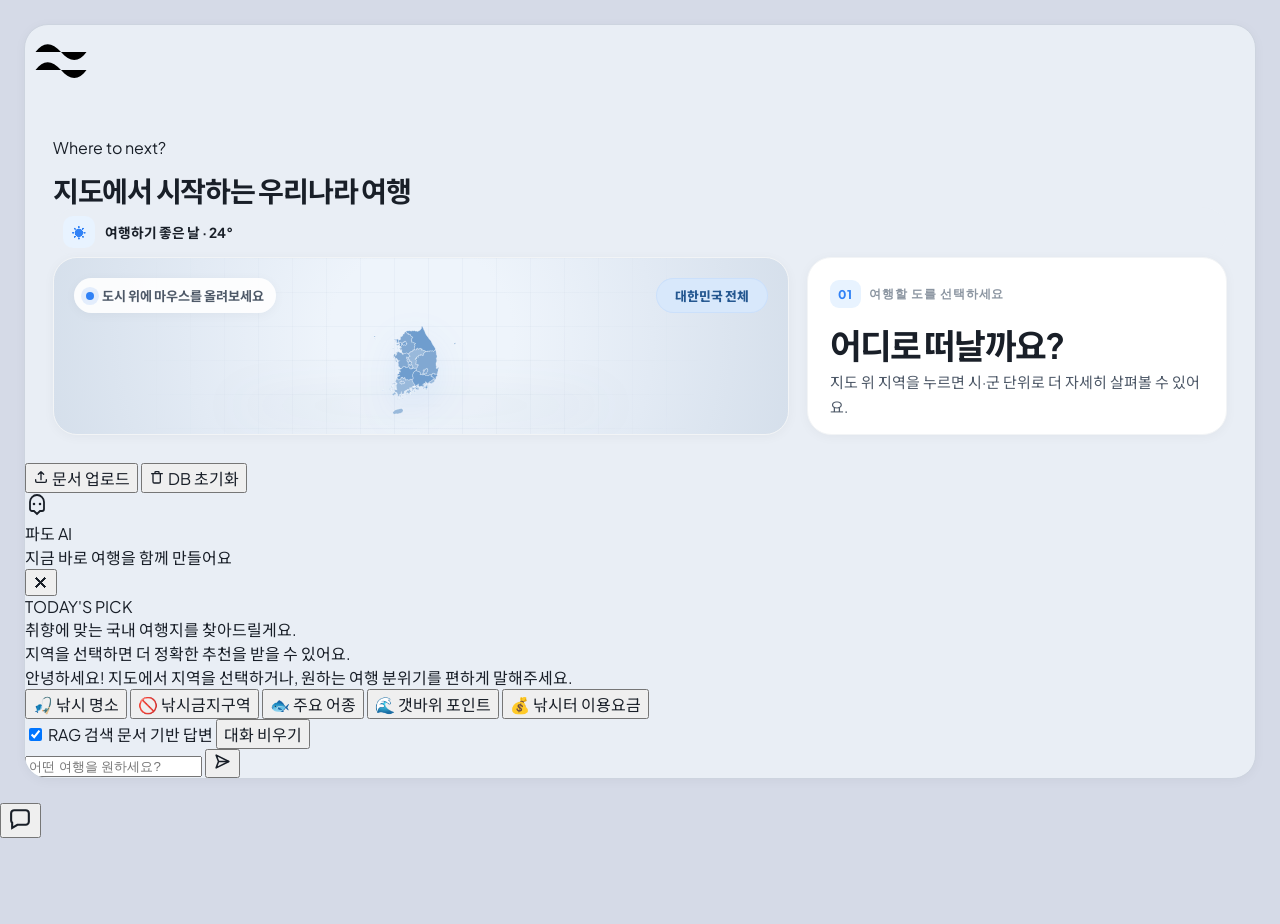
==== commit 6f836add: "코드 수정" ====
--- a/index.html
+++ b/index.html
@@ -5,9 +5,9 @@
     <meta name="viewport" content="width=device-width, initial-scale=1.0" />
     <meta
       name="description"
-      content="낚시꾸니와 함께 대한민국의 낚시 여행 지역을 탐색하세요"
+      content="대한민국 지역을 지도에서 고르고 AI와 함께 여행을 계획하는 인터랙티브 여행 탐색 화면"
     />
-    <title>낚시꾸니 | 낚시의 모든것</title>
+    <title>파도 | 지역으로 시작하는 여행</title>
     <link rel="preconnect" href="https://fonts.googleapis.com" />
     <link rel="preconnect" href="https://fonts.gstatic.com" crossorigin />
     <link
@@ -18,24 +18,26 @@
   </head>
 
   <body>
-    <header class="site-header">
-      <div class="header-inner">
-        <div class="brand-mark">
-          <img src="img/낚시꾸니.png" alt="낚시꾸니 캐릭터 로고" width="72" height="72" />
-        </div>
-        <div class="header-title">
-          <h1>낚시꾸니</h1>
-          <p class="tagline">낚시의 모든것</p>
-        </div>
-        <div class="weather-chip" aria-label="오늘의 여행 날씨">
-          <span class="weather-icon">☀</span>
-          <span>여행하기 좋은 날 · 24°</span>
-        </div>
-      </div>
-    </header>
-
     <div class="app-shell">
+      <aside class="rail" aria-label="브랜드">
+        <div class="brand-mark" aria-label="파도 홈">
+          <svg viewBox="0 0 48 48" aria-hidden="true"><path d="M7 18c5-7 11-7 17 0s12 7 17 0M7 30c5-7 11-7 17 0s12 7 17 0" /></svg>
+        </div>
+      </aside>
+
       <main class="main-stage">
+        <header class="topbar">
+          <div>
+            <p class="eyebrow">Where to next?</p>
+            <h1>지도에서 시작하는 우리나라 여행</h1>
+          </div>
+          <div class="topbar-actions">
+            <div class="weather-chip" aria-label="오늘의 여행 날씨">
+              <span class="weather-icon">☀</span>
+              <span>여행하기 좋은 날 · 24°</span>
+            </div>
+          </div>
+        </header>
 
         <section class="explorer" aria-label="대한민국 지역 탐색">
           <article class="map-card">
@@ -85,9 +87,116 @@
             <div class="city-grid" id="city-grid">
               <div class="empty-cities">먼저 지도에서 마음이 가는<br />지역을 하나 골라주세요.</div>
             </div>
+
+            <div class="region-footer">
+              <button class="ask-region" id="ask-region" type="button" disabled>
+                <svg width="18" height="18" viewBox="0 0 24 24" fill="none" aria-hidden="true"><path d="M20 15a3 3 0 0 1-3 3H9l-5 3v-5a3 3 0 0 1-1-2.2V7a3 3 0 0 1 3-3h11a3 3 0 0 1 3 3v8Z" stroke="currentColor" stroke-width="2"/></svg>
+                이 지역을 AI에게 물어보기
+              </button>
+            </div>
           </aside>
         </section>
       </main>
+
+      <aside class="chat-panel" id="chat-panel" aria-label="AI 여행 챗봇">
+        <!-- 채팅창 맨 위 문서 관리 바 -->
+        <div class="chat-tools">
+          <button class="tool-btn" id="open-docs" type="button">
+            <svg width="16" height="16" viewBox="0 0 24 24" fill="none" aria-hidden="true"><path d="M12 16V4m0 0 4 4m-4-4L8 8" stroke="currentColor" stroke-width="2" stroke-linecap="round" stroke-linejoin="round"/><path d="M4 16v2a2 2 0 0 0 2 2h12a2 2 0 0 0 2-2v-2" stroke="currentColor" stroke-width="2" stroke-linecap="round"/></svg>
+            문서 업로드
+            <span class="doc-count-badge" id="doc-count-badge" hidden>0</span>
+          </button>
+          <button class="tool-btn danger" id="reset-db" type="button">
+            <svg width="16" height="16" viewBox="0 0 24 24" fill="none" aria-hidden="true"><path d="M4 7h16M9 7V5a1 1 0 0 1 1-1h4a1 1 0 0 1 1 1v2m2 0v12a2 2 0 0 1-2 2H8a2 2 0 0 1-2-2V7" stroke="currentColor" stroke-width="2" stroke-linecap="round"/></svg>
+            DB 초기화
+          </button>
+        </div>
+
+        <header class="chat-head">
+          <div class="bot-identity">
+            <div class="bot-avatar">
+              <svg width="24" height="24" viewBox="0 0 24 24" fill="none" aria-hidden="true"><path d="M5 9a7 7 0 0 1 14 0v7a2 2 0 0 1-2 2h-2l-3 3-3-3H7a2 2 0 0 1-2-2V9Z" stroke="currentColor" stroke-width="1.8"/><path d="M9 11h.01M15 11h.01" stroke="currentColor" stroke-width="2.6" stroke-linecap="round"/></svg>
+              <span class="online-dot"></span>
+            </div>
+            <div>
+              <div class="bot-name">파도 AI</div>
+              <div class="bot-status">지금 바로 여행을 함께 만들어요</div>
+            </div>
+          </div>
+          <button class="chat-close" id="chat-close" type="button" aria-label="챗봇 닫기">✕</button>
+        </header>
+
+        <div class="context-card">
+          <div class="context-label">TODAY'S PICK</div>
+          <div class="context-title" id="context-title">취향에 맞는 국내 여행지를 찾아드릴게요.</div>
+          <div class="context-sub" id="context-sub">지역을 선택하면 더 정확한 추천을 받을 수 있어요.</div>
+        </div>
+
+        <div class="messages" id="messages" aria-live="polite">
+          <div class="message bot">안녕하세요! 지도에서 지역을 선택하거나, 원하는 여행 분위기를 편하게 말해주세요.</div>
+        </div>
+
+        <div class="quick-prompts" aria-label="빠른 질문">
+          <button class="quick-chip" type="button">🎣 낚시 명소</button>
+          <button class="quick-chip" type="button">🚫 낚시금지구역</button>
+          <button class="quick-chip" type="button">🐟 주요 어종</button>
+          <button class="quick-chip" type="button">🌊 갯바위 포인트</button>
+          <button class="quick-chip" type="button">💰 낚시터 이용요금</button>
+        </div>
+
+        <div class="rag-row">
+          <label class="rag-toggle" for="rag-toggle">
+            <input type="checkbox" id="rag-toggle" checked />
+            <span class="rag-track"></span>
+            <span class="rag-label">RAG 검색</span>
+          </label>
+          <span class="rag-side">
+            <span class="rag-hint" id="rag-hint">문서 기반 답변</span>
+            <button class="chat-clear" id="chat-clear" type="button" title="이전 대화 맥락을 지웁니다">대화 비우기</button>
+          </span>
+        </div>
+
+        <form class="chat-form" id="chat-form">
+          <input class="chat-input" id="chat-input" type="text" autocomplete="off" placeholder="어떤 여행을 원하세요?" aria-label="여행 질문 입력" />
+          <button class="send-btn" id="send-btn" type="submit" aria-label="메시지 보내기">
+            <svg width="19" height="19" viewBox="0 0 24 24" fill="none" aria-hidden="true"><path d="m4 4 16 8-16 8 3-8-3-8Z" stroke="currentColor" stroke-width="2" stroke-linejoin="round"/><path d="M7 12h13" stroke="currentColor" stroke-width="2"/></svg>
+          </button>
+        </form>
+      </aside>
+    </div>
+
+    <button class="mobile-chat-fab" id="mobile-chat-fab" type="button" aria-label="AI 여행 챗봇 열기">
+      <svg width="25" height="25" viewBox="0 0 24 24" fill="none" aria-hidden="true"><path d="M20 15a3 3 0 0 1-3 3H9l-5 3v-5a3 3 0 0 1-1-2.2V7a3 3 0 0 1 3-3h11a3 3 0 0 1 3 3v8Z" stroke="currentColor" stroke-width="2"/></svg>
+    </button>
+
+    <!-- ===== 문서 업로드 모달 (최대 15개 동시 업로드) ===== -->
+    <div class="doc-modal" id="doc-modal" role="dialog" aria-modal="true" aria-labelledby="doc-modal-title" hidden>
+      <div class="doc-card">
+        <div class="doc-head">
+          <div>
+            <h2 id="doc-modal-title">낚시 자료 업로드</h2>
+            <p>낚시터·낚시금지구역·낚시포인트 TXT를 올리면 AI가 그 내용을 근거로 답변합니다.<br />
+              한 번에 최대 <strong>15개</strong>까지, .txt / .md / .pdf 형식을 지원합니다.</p>
+          </div>
+          <button class="doc-close" id="doc-close" type="button" aria-label="닫기">✕</button>
+        </div>
+
+        <div class="dropzone" id="dropzone" tabindex="0" role="button" aria-label="파일 선택 또는 끌어다 놓기">
+          <svg width="30" height="30" viewBox="0 0 24 24" fill="none" aria-hidden="true"><path d="M12 16V4m0 0 4 4m-4-4L8 8" stroke="#3182f6" stroke-width="2" stroke-linecap="round" stroke-linejoin="round"/><path d="M4 16v2a2 2 0 0 0 2 2h12a2 2 0 0 0 2-2v-2" stroke="#3182f6" stroke-width="2" stroke-linecap="round"/></svg>
+          <strong>파일을 끌어다 놓거나 클릭해서 선택하세요</strong>
+          <span id="dropzone-hint">선택된 파일 0 / 15</span>
+        </div>
+        <input type="file" id="file-input" accept=".txt,.md,.pdf" multiple hidden />
+
+        <ul class="doc-list" id="doc-list"></ul>
+
+        <div class="doc-status" id="doc-status" hidden></div>
+
+        <div class="doc-actions">
+          <button class="primary-btn" id="upload-btn" type="button" disabled>업로드</button>
+          <button class="ghost-btn" id="clear-files" type="button">목록 비우기</button>
+        </div>
+      </div>
     </div>
 
     <script src="script.js" defer></script>
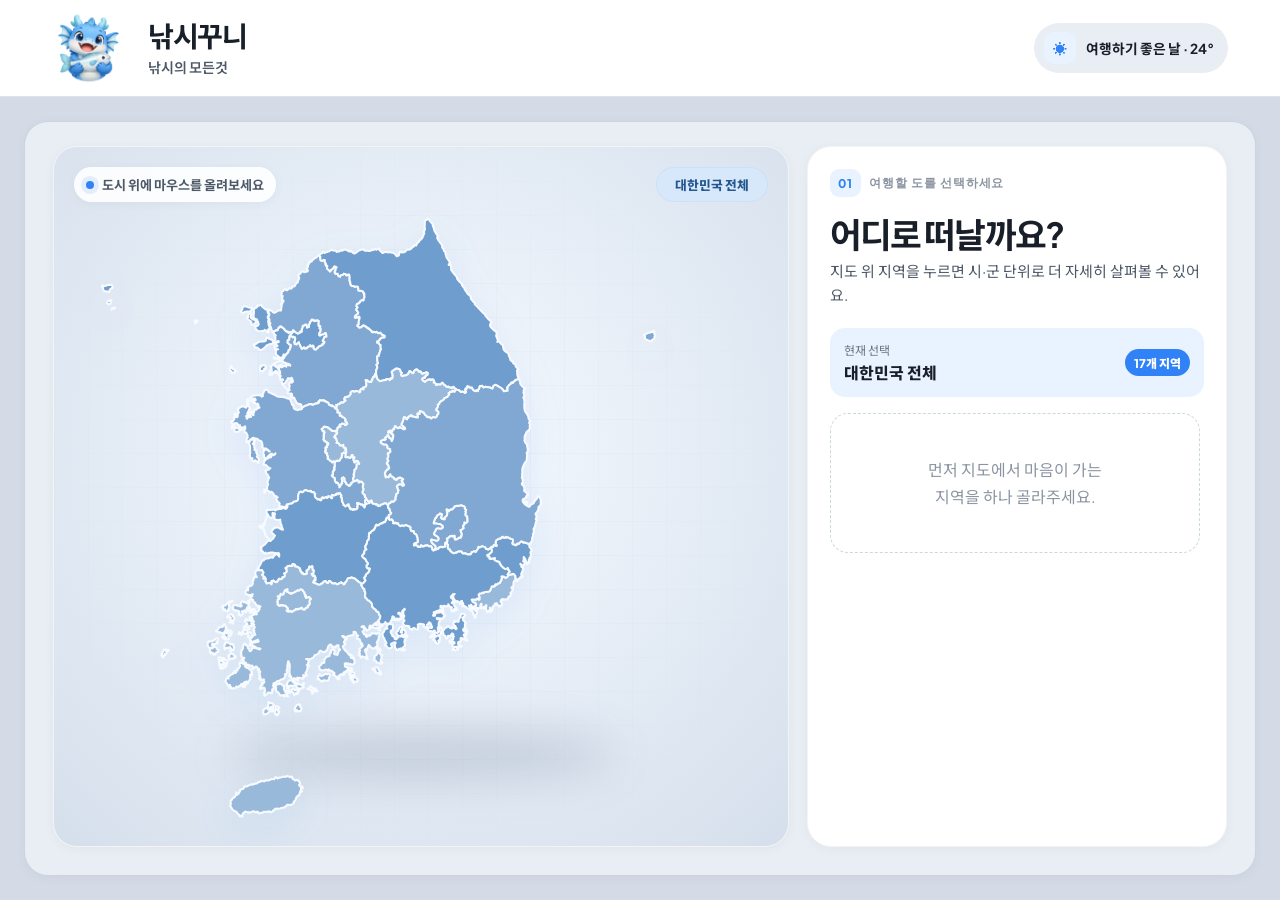
==== commit ecfa7d0d: "feat: 요구사항 명세서 및 레이아웃 이미지 추가" ====
--- a/index.html
+++ b/index.html
@@ -5,40 +5,37 @@
     <meta name="viewport" content="width=device-width, initial-scale=1.0" />
     <meta
       name="description"
-      content="대한민국 지역을 지도에서 고르고 AI와 함께 여행을 계획하는 인터랙티브 여행 탐색 화면"
+      content="낚시꾸니에서 대한민국 지역을 선택하고 낚시 여행을 시작하세요."
     />
-    <title>파도 | 지역으로 시작하는 여행</title>
+    <title>낚시꾸니 | 낚시의 모든것</title>
     <link rel="preconnect" href="https://fonts.googleapis.com" />
     <link rel="preconnect" href="https://fonts.gstatic.com" crossorigin />
     <link
       href="https://fonts.googleapis.com/css2?family=Plus+Jakarta+Sans:wght@400;500;600;700;800&family=Noto+Sans+KR:wght@400;500;600;700;800&display=swap"
       rel="stylesheet"
     />
-    <link rel="stylesheet" href="style.css" />
+    <link rel="stylesheet" href="css/style.css" />
   </head>
 
   <body>
+    <header class="site-header">
+      <div class="header-inner">
+        <a class="brand-mark" href="index.html" aria-label="낚시꾸니 홈">
+          <img src="img/낚시꾸니.png" alt="낚시꾸니 로고" />
+        </a>
+        <div class="header-title">
+          <h1>낚시꾸니</h1>
+          <p class="tagline">낚시의 모든것</p>
+        </div>
+        <div class="weather-chip" aria-label="오늘의 여행 날씨">
+          <span class="weather-icon">☀</span>
+          <span>여행하기 좋은 날 · 24°</span>
+        </div>
+      </div>
+    </header>
+
     <div class="app-shell">
-      <aside class="rail" aria-label="브랜드">
-        <div class="brand-mark" aria-label="파도 홈">
-          <svg viewBox="0 0 48 48" aria-hidden="true"><path d="M7 18c5-7 11-7 17 0s12 7 17 0M7 30c5-7 11-7 17 0s12 7 17 0" /></svg>
-        </div>
-      </aside>
-
       <main class="main-stage">
-        <header class="topbar">
-          <div>
-            <p class="eyebrow">Where to next?</p>
-            <h1>지도에서 시작하는 우리나라 여행</h1>
-          </div>
-          <div class="topbar-actions">
-            <div class="weather-chip" aria-label="오늘의 여행 날씨">
-              <span class="weather-icon">☀</span>
-              <span>여행하기 좋은 날 · 24°</span>
-            </div>
-          </div>
-        </header>
-
         <section class="explorer" aria-label="대한민국 지역 탐색">
           <article class="map-card">
             <div class="map-head">
@@ -88,117 +85,12 @@
               <div class="empty-cities">먼저 지도에서 마음이 가는<br />지역을 하나 골라주세요.</div>
             </div>
 
-            <div class="region-footer">
-              <button class="ask-region" id="ask-region" type="button" disabled>
-                <svg width="18" height="18" viewBox="0 0 24 24" fill="none" aria-hidden="true"><path d="M20 15a3 3 0 0 1-3 3H9l-5 3v-5a3 3 0 0 1-1-2.2V7a3 3 0 0 1 3-3h11a3 3 0 0 1 3 3v8Z" stroke="currentColor" stroke-width="2"/></svg>
-                이 지역을 AI에게 물어보기
-              </button>
-            </div>
           </aside>
         </section>
       </main>
 
-      <aside class="chat-panel" id="chat-panel" aria-label="AI 여행 챗봇">
-        <!-- 채팅창 맨 위 문서 관리 바 -->
-        <div class="chat-tools">
-          <button class="tool-btn" id="open-docs" type="button">
-            <svg width="16" height="16" viewBox="0 0 24 24" fill="none" aria-hidden="true"><path d="M12 16V4m0 0 4 4m-4-4L8 8" stroke="currentColor" stroke-width="2" stroke-linecap="round" stroke-linejoin="round"/><path d="M4 16v2a2 2 0 0 0 2 2h12a2 2 0 0 0 2-2v-2" stroke="currentColor" stroke-width="2" stroke-linecap="round"/></svg>
-            문서 업로드
-            <span class="doc-count-badge" id="doc-count-badge" hidden>0</span>
-          </button>
-          <button class="tool-btn danger" id="reset-db" type="button">
-            <svg width="16" height="16" viewBox="0 0 24 24" fill="none" aria-hidden="true"><path d="M4 7h16M9 7V5a1 1 0 0 1 1-1h4a1 1 0 0 1 1 1v2m2 0v12a2 2 0 0 1-2 2H8a2 2 0 0 1-2-2V7" stroke="currentColor" stroke-width="2" stroke-linecap="round"/></svg>
-            DB 초기화
-          </button>
-        </div>
-
-        <header class="chat-head">
-          <div class="bot-identity">
-            <div class="bot-avatar">
-              <svg width="24" height="24" viewBox="0 0 24 24" fill="none" aria-hidden="true"><path d="M5 9a7 7 0 0 1 14 0v7a2 2 0 0 1-2 2h-2l-3 3-3-3H7a2 2 0 0 1-2-2V9Z" stroke="currentColor" stroke-width="1.8"/><path d="M9 11h.01M15 11h.01" stroke="currentColor" stroke-width="2.6" stroke-linecap="round"/></svg>
-              <span class="online-dot"></span>
-            </div>
-            <div>
-              <div class="bot-name">파도 AI</div>
-              <div class="bot-status">지금 바로 여행을 함께 만들어요</div>
-            </div>
-          </div>
-          <button class="chat-close" id="chat-close" type="button" aria-label="챗봇 닫기">✕</button>
-        </header>
-
-        <div class="context-card">
-          <div class="context-label">TODAY'S PICK</div>
-          <div class="context-title" id="context-title">취향에 맞는 국내 여행지를 찾아드릴게요.</div>
-          <div class="context-sub" id="context-sub">지역을 선택하면 더 정확한 추천을 받을 수 있어요.</div>
-        </div>
-
-        <div class="messages" id="messages" aria-live="polite">
-          <div class="message bot">안녕하세요! 지도에서 지역을 선택하거나, 원하는 여행 분위기를 편하게 말해주세요.</div>
-        </div>
-
-        <div class="quick-prompts" aria-label="빠른 질문">
-          <button class="quick-chip" type="button">🎣 낚시 명소</button>
-          <button class="quick-chip" type="button">🚫 낚시금지구역</button>
-          <button class="quick-chip" type="button">🐟 주요 어종</button>
-          <button class="quick-chip" type="button">🌊 갯바위 포인트</button>
-          <button class="quick-chip" type="button">💰 낚시터 이용요금</button>
-        </div>
-
-        <div class="rag-row">
-          <label class="rag-toggle" for="rag-toggle">
-            <input type="checkbox" id="rag-toggle" checked />
-            <span class="rag-track"></span>
-            <span class="rag-label">RAG 검색</span>
-          </label>
-          <span class="rag-side">
-            <span class="rag-hint" id="rag-hint">문서 기반 답변</span>
-            <button class="chat-clear" id="chat-clear" type="button" title="이전 대화 맥락을 지웁니다">대화 비우기</button>
-          </span>
-        </div>
-
-        <form class="chat-form" id="chat-form">
-          <input class="chat-input" id="chat-input" type="text" autocomplete="off" placeholder="어떤 여행을 원하세요?" aria-label="여행 질문 입력" />
-          <button class="send-btn" id="send-btn" type="submit" aria-label="메시지 보내기">
-            <svg width="19" height="19" viewBox="0 0 24 24" fill="none" aria-hidden="true"><path d="m4 4 16 8-16 8 3-8-3-8Z" stroke="currentColor" stroke-width="2" stroke-linejoin="round"/><path d="M7 12h13" stroke="currentColor" stroke-width="2"/></svg>
-          </button>
-        </form>
-      </aside>
     </div>
 
-    <button class="mobile-chat-fab" id="mobile-chat-fab" type="button" aria-label="AI 여행 챗봇 열기">
-      <svg width="25" height="25" viewBox="0 0 24 24" fill="none" aria-hidden="true"><path d="M20 15a3 3 0 0 1-3 3H9l-5 3v-5a3 3 0 0 1-1-2.2V7a3 3 0 0 1 3-3h11a3 3 0 0 1 3 3v8Z" stroke="currentColor" stroke-width="2"/></svg>
-    </button>
-
-    <!-- ===== 문서 업로드 모달 (최대 15개 동시 업로드) ===== -->
-    <div class="doc-modal" id="doc-modal" role="dialog" aria-modal="true" aria-labelledby="doc-modal-title" hidden>
-      <div class="doc-card">
-        <div class="doc-head">
-          <div>
-            <h2 id="doc-modal-title">낚시 자료 업로드</h2>
-            <p>낚시터·낚시금지구역·낚시포인트 TXT를 올리면 AI가 그 내용을 근거로 답변합니다.<br />
-              한 번에 최대 <strong>15개</strong>까지, .txt / .md / .pdf 형식을 지원합니다.</p>
-          </div>
-          <button class="doc-close" id="doc-close" type="button" aria-label="닫기">✕</button>
-        </div>
-
-        <div class="dropzone" id="dropzone" tabindex="0" role="button" aria-label="파일 선택 또는 끌어다 놓기">
-          <svg width="30" height="30" viewBox="0 0 24 24" fill="none" aria-hidden="true"><path d="M12 16V4m0 0 4 4m-4-4L8 8" stroke="#3182f6" stroke-width="2" stroke-linecap="round" stroke-linejoin="round"/><path d="M4 16v2a2 2 0 0 0 2 2h12a2 2 0 0 0 2-2v-2" stroke="#3182f6" stroke-width="2" stroke-linecap="round"/></svg>
-          <strong>파일을 끌어다 놓거나 클릭해서 선택하세요</strong>
-          <span id="dropzone-hint">선택된 파일 0 / 15</span>
-        </div>
-        <input type="file" id="file-input" accept=".txt,.md,.pdf" multiple hidden />
-
-        <ul class="doc-list" id="doc-list"></ul>
-
-        <div class="doc-status" id="doc-status" hidden></div>
-
-        <div class="doc-actions">
-          <button class="primary-btn" id="upload-btn" type="button" disabled>업로드</button>
-          <button class="ghost-btn" id="clear-files" type="button">목록 비우기</button>
-        </div>
-      </div>
-    </div>
-
-    <script src="script.js" defer></script>
+    <script src="js/script.js" defer></script>
   </body>
 </html>
--- a/css/style.css
+++ b/css/style.css
@@ -0,0 +1,406 @@
+:root {
+  --ink: #191f28;
+  --muted: #8b95a1;
+  --secondary-text: #4e5968;
+  --line: #f2f4f6;
+  --paper: #ffffff;
+  --canvas: #e9eef5;
+  --ocean: #3182f6;
+  --lime: #e8f3ff;
+  --shadow: 0 2px 12px rgba(0, 0, 0, 0.04);
+}
+
+* { box-sizing: border-box; }
+html { scroll-behavior: smooth; }
+body {
+  margin: 0;
+  min-height: 100vh;
+  color: var(--ink);
+  background: #d5dae7;
+  font-family: "Plus Jakarta Sans", "Noto Sans KR", sans-serif;
+}
+button { font: inherit; color: inherit; }
+button:active { transform: scale(0.98) !important; transition-duration: 100ms !important; }
+
+.app-shell {
+  width: min(1440px, calc(100% - 48px));
+  min-height: calc(100vh - 145px);
+  margin: 24px auto;
+  display: flex;
+  flex-direction: column;
+  overflow: hidden;
+  background: var(--canvas);
+  border: 1px solid #cdd4df;
+  border-radius: 24px;
+  box-shadow: var(--shadow);
+}
+
+.site-header {
+  background: var(--paper);
+  border-bottom: 1px solid #dbe3ec;
+}
+.header-inner {
+  width: min(1440px, calc(100% - 48px));
+  min-width: 0;
+  margin: 0 auto;
+  display: flex;
+  align-items: center;
+  gap: 24px;
+  padding: 12px 28px;
+}
+.brand-mark {
+  width: 72px;
+  height: 72px;
+  flex: 0 0 auto;
+  display: block;
+}
+.brand-mark img {
+  display: block;
+  width: 100%;
+  height: 100%;
+  object-fit: contain;
+}
+.header-title { min-width: 0; flex: 1; }
+h1 {
+  margin: 0;
+  font-size: clamp(1.45rem, 2.2vw, 2.15rem);
+  line-height: 1.18;
+  letter-spacing: -0.045em;
+}
+.tagline {
+  margin: 4px 0 0;
+  color: var(--secondary-text);
+  font-size: 0.88rem;
+  font-weight: 600;
+}
+.weather-chip {
+  flex: 0 0 auto;
+  display: flex;
+  align-items: center;
+  gap: 10px;
+  padding: 9px 14px 9px 10px;
+  border-radius: 999px;
+  background: var(--canvas);
+  font-size: 0.86rem;
+  font-weight: 700;
+}
+.weather-icon {
+  width: 32px;
+  height: 32px;
+  display: grid;
+  place-items: center;
+  border-radius: 10px;
+  color: var(--ocean);
+  background: var(--lime);
+}
+
+.main-stage {
+  min-width: 0;
+  min-height: 0;
+  flex: 1;
+  padding: 24px 28px 28px;
+  display: flex;
+  flex-direction: column;
+}
+.explorer {
+  min-height: 0;
+  flex: 1;
+  display: grid;
+  grid-template-columns: minmax(0, 1fr) minmax(320px, 420px);
+  gap: 18px;
+}
+
+.map-card, .region-panel {
+  border: 1px solid var(--line);
+  border-radius: 24px;
+  background: var(--paper);
+  box-shadow: var(--shadow);
+}
+
+.map-card {
+  position: relative;
+  min-height: 660px;
+  overflow: hidden;
+  background:
+    radial-gradient(circle at 50% 44%, #eef4fb 0 24%, #e2eaf4 61%, #d5dfeb 100%);
+}
+
+.map-card::before {
+  content: "";
+  position: absolute;
+  inset: 0;
+  opacity: 0.52;
+  pointer-events: none;
+  background-image:
+    linear-gradient(rgba(73, 103, 142, 0.07) 1px, transparent 1px),
+    linear-gradient(90deg, rgba(73, 103, 142, 0.07) 1px, transparent 1px);
+  background-size: 34px 34px;
+  mask-image: radial-gradient(circle, #000 25%, transparent 78%);
+}
+
+.map-head {
+  position: absolute;
+  z-index: 2;
+  top: 20px;
+  left: 20px;
+  right: 20px;
+  display: flex;
+  align-items: center;
+  justify-content: space-between;
+  gap: 12px;
+}
+
+.map-instruction {
+  display: flex;
+  align-items: center;
+  gap: 8px;
+  padding: 8px 12px;
+  border-radius: 999px;
+  color: var(--secondary-text);
+  background: rgba(255, 255, 255, 0.9);
+  box-shadow: var(--shadow);
+  font-size: 0.82rem;
+  font-weight: 700;
+}
+
+.pulse-dot {
+  width: 8px;
+  height: 8px;
+  border-radius: 50%;
+  background: var(--ocean);
+  box-shadow: 0 0 0 5px rgba(49, 130, 246, 0.12);
+}
+
+.map-reset {
+  min-width: 112px;
+  padding: 8px 12px;
+  border: 0;
+  border-radius: 999px;
+  color: #245790;
+  background: #d8e8fb;
+  font-size: 0.8rem;
+  font-weight: 800;
+  cursor: pointer;
+  text-align: center;
+  box-shadow: inset 0 0 0 1px rgba(49, 130, 246, 0.08);
+  transition: color 140ms ease, background 140ms ease, box-shadow 140ms ease;
+}
+
+.map-reset:hover, .map-reset.previewing {
+  color: #fff;
+  background: var(--ocean);
+  box-shadow: 0 6px 16px rgba(49, 130, 246, 0.22);
+}
+
+.map-wrap {
+  position: absolute;
+  inset: 68px 10px 18px;
+  display: grid;
+  place-items: center;
+}
+
+.map-wrap::after {
+  content: "";
+  position: absolute;
+  bottom: 8%;
+  width: 54%;
+  height: 8%;
+  border-radius: 50%;
+  background: rgba(65, 84, 112, 0.2);
+  filter: blur(22px);
+}
+
+#korea-map {
+  position: relative;
+  z-index: 1;
+  width: min(100%, 640px);
+  height: 100%;
+  border: 0;
+  filter: drop-shadow(0 12px 18px rgba(49, 130, 246, 0.09));
+}
+
+.region-panel {
+  min-height: 660px;
+  padding: 22px;
+  display: flex;
+  flex-direction: column;
+  overflow: hidden;
+}
+
+.step-row {
+  display: flex;
+  align-items: center;
+  gap: 8px;
+  color: var(--muted);
+  font-family: "Plus Jakarta Sans", sans-serif;
+  font-size: 0.75rem;
+  font-weight: 800;
+  letter-spacing: 0.08em;
+}
+
+.step-pill {
+  min-width: 28px;
+  height: 28px;
+  padding: 0 8px;
+  display: grid;
+  place-items: center;
+  border-radius: 9px;
+  color: var(--ocean);
+  background: var(--lime);
+}
+
+.region-title {
+  margin: 18px 0 6px;
+  font-size: clamp(1.65rem, 2.7vw, 2.35rem);
+  line-height: 1.1;
+  letter-spacing: -0.055em;
+}
+
+.region-copy {
+  min-height: 48px;
+  margin: 0;
+  color: var(--secondary-text);
+  font-size: 0.94rem;
+  line-height: 1.62;
+}
+
+.selection-summary {
+  margin: 20px 0 14px;
+  padding: 13px 14px;
+  display: flex;
+  align-items: center;
+  justify-content: space-between;
+  gap: 10px;
+  border-radius: 15px;
+  color: var(--ink);
+  background: var(--lime);
+}
+
+.summary-label { color: #6b7684; font-size: 0.75rem; }
+.summary-value { margin-top: 2px; font-weight: 800; }
+
+.summary-count {
+  padding: 5px 9px;
+  border-radius: 999px;
+  color: #fff;
+  background: var(--ocean);
+  font-size: 0.75rem;
+  font-weight: 900;
+}
+
+.city-grid {
+  /* 시·군이 많은 도(경남 18개 등)를 골라도 패널 안에서만 스크롤되도록 남는 높이를 차지한다. */
+  flex: 1 1 auto;
+  min-height: 0;
+  display: grid;
+  grid-template-columns: repeat(2, minmax(0, 1fr));
+  align-content: start;
+  gap: 9px;
+  overflow-y: auto;
+  padding: 2px 4px 12px 0;
+}
+
+.city-grid::-webkit-scrollbar { width: 6px; }
+.city-grid::-webkit-scrollbar-thumb { background: #cbd9dd; border-radius: 10px; }
+
+.city-btn {
+  min-height: 46px;
+  padding: 10px 12px;
+  display: flex;
+  align-items: center;
+  justify-content: space-between;
+  gap: 8px;
+  border: 1px solid var(--line);
+  border-radius: 14px;
+  background: #fff;
+  font-size: 0.86rem;
+  font-weight: 700;
+  text-align: left;
+  cursor: pointer;
+  transition: 160ms ease;
+}
+
+.city-btn:hover {
+  border-color: #d7e7ff;
+  color: var(--ocean);
+  background: var(--lime);
+  transform: translateY(-2px);
+  box-shadow: 0 6px 14px rgba(49, 130, 246, 0.08);
+}
+
+.city-btn.selected {
+  border-color: var(--ocean);
+  color: #fff;
+  background: var(--ocean);
+  box-shadow: 0 8px 18px rgba(49, 130, 246, 0.2);
+}
+
+.city-arrow { opacity: 0.55; }
+
+.empty-cities {
+  grid-column: 1 / -1;
+  padding: 42px 20px;
+  border: 1px dashed #c9d9dd;
+  border-radius: 18px;
+  color: var(--muted);
+  text-align: center;
+  line-height: 1.7;
+}
+
+@media (min-width: 901px) {
+  .app-shell { height: calc(100vh - 145px); min-height: 620px; }
+  .explorer { grid-template-rows: minmax(0, 1fr); }
+  .map-card, .region-panel { min-height: 0; }
+}
+@media (max-width: 900px) {
+  .app-shell { width: 100%; min-height: calc(100vh - 97px); margin: 0; border-radius: 0; }
+  .header-inner { width: 100%; padding-inline: 20px; }
+  .main-stage { padding: 20px; }
+  .explorer { grid-template-columns: 1fr; }
+  .map-card { min-height: 560px; }
+  .region-panel { min-height: auto; }
+  .city-grid { max-height: 300px; }
+}
+@media (max-width: 520px) {
+  .app-shell { min-height: calc(100vh - 73px); }
+  .header-inner { gap: 12px; padding: 10px 16px; }
+  .brand-mark { width: 52px; height: 52px; }
+  h1 { font-size: 1.35rem; }
+  .tagline { font-size: 0.78rem; }
+  .weather-chip { display: none; }
+  .main-stage { padding: 16px; }
+  .map-card { min-height: 500px; }
+  .map-wrap { inset-inline: 0; }
+  .region-panel { padding: 18px; }
+  .city-grid { grid-template-columns: 1fr; }
+}
+@media (prefers-reduced-motion: reduce) {
+  *, *::before, *::after { scroll-behavior: auto !important; transition-duration: 0.01ms !important; }
+}
+
+/* 인라인 SVG 지도: 각 시도를 키보드와 마우스로 선택할 수 있습니다. */
+#korea-map path[id] {
+  fill: #81a8d2;
+  stroke: #f7faff;
+  stroke-width: 2.5;
+  cursor: pointer;
+  transform-box: fill-box;
+  transform-origin: center;
+  transition: fill 160ms ease, filter 160ms ease, opacity 160ms ease, stroke-width 160ms ease;
+  outline: none;
+}
+#korea-map path[id]:nth-of-type(3n+1) { fill: #6f9dce; }
+#korea-map path[id]:nth-of-type(3n+2) { fill: #99b9db; }
+#korea-map path[id]:hover, #korea-map path[id]:focus-visible {
+  fill: #4f91ea;
+  stroke: #ffffff;
+  stroke-width: 3.2;
+  filter: drop-shadow(0 8px 5px rgba(24, 80, 160, .32));
+}
+#korea-map path[id].selected {
+  fill: #176fe5;
+  stroke: #ffffff;
+  stroke-width: 3.5;
+  filter: drop-shadow(0 9px 6px rgba(24, 80, 160, .35));
+}
+#korea-map path[id].dimmed { opacity: .78; }
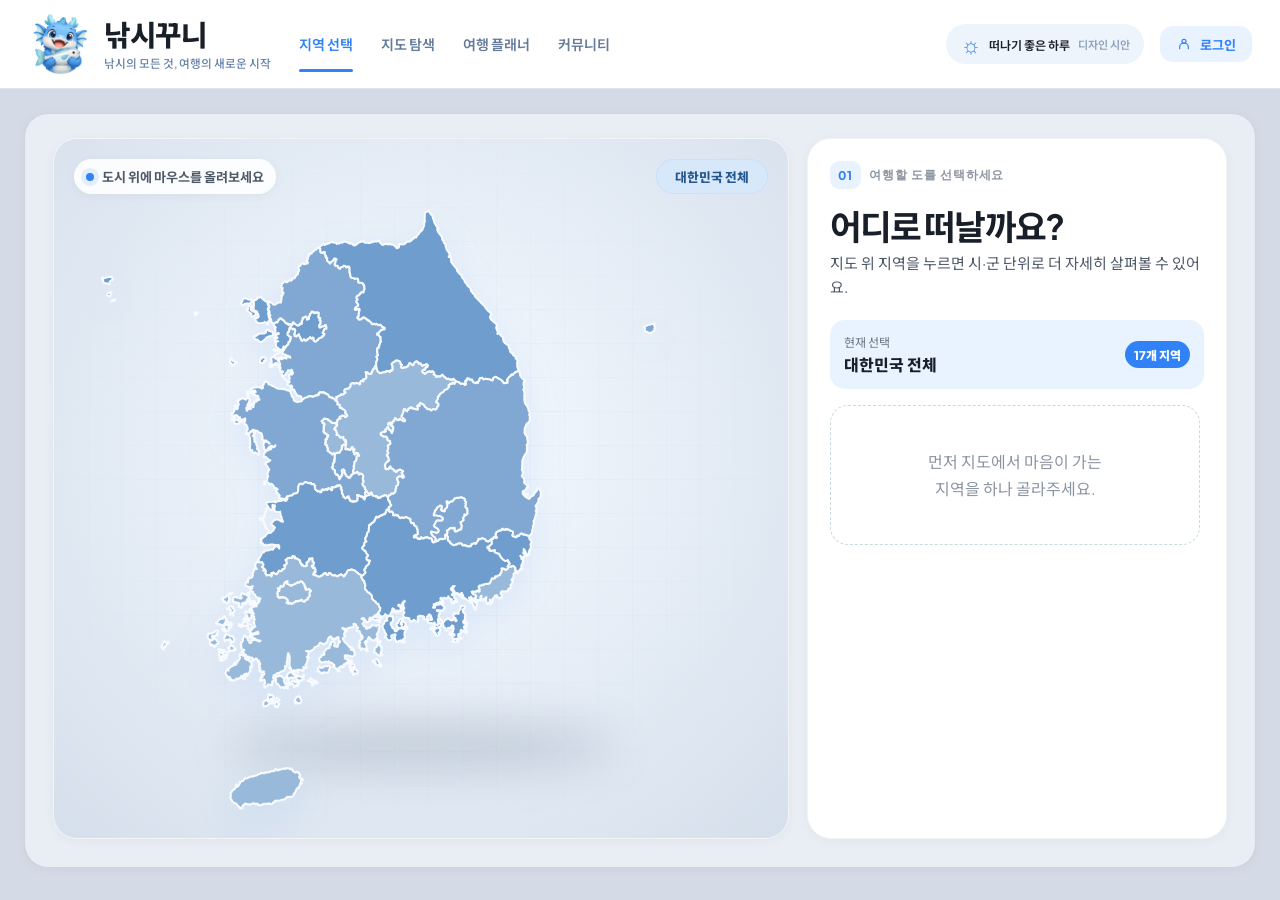
==== commit 5b6479c8: "fix: 레퍼런스 코드 수정 및 폴더 구조 정리" ====
--- a/index.html
+++ b/index.html
@@ -3,94 +3,19 @@
   <head>
     <meta charset="UTF-8" />
     <meta name="viewport" content="width=device-width, initial-scale=1.0" />
-    <meta
-      name="description"
-      content="낚시꾸니에서 대한민국 지역을 선택하고 낚시 여행을 시작하세요."
-    />
-    <title>낚시꾸니 | 낚시의 모든것</title>
+    <meta name="description" content="낚시꾸니에서 대한민국 지역을 선택하고 낚시 여행을 시작하세요." />
+    <title>낚시꾸니 | 낚시의 모든 것</title>
     <link rel="preconnect" href="https://fonts.googleapis.com" />
     <link rel="preconnect" href="https://fonts.gstatic.com" crossorigin />
-    <link
-      href="https://fonts.googleapis.com/css2?family=Plus+Jakarta+Sans:wght@400;500;600;700;800&family=Noto+Sans+KR:wght@400;500;600;700;800&display=swap"
-      rel="stylesheet"
-    />
-    <link rel="stylesheet" href="css/style.css" />
+    <link href="https://fonts.googleapis.com/css2?family=Plus+Jakarta+Sans:wght@400;500;600;700;800&family=Noto+Sans+KR:wght@400;500;600;700;800&display=swap" rel="stylesheet" />
+    <link rel="stylesheet" href="css/main.css" />
+    <script src="js/map.js" defer></script>
+    <script src="js/travel.js" defer></script>
+    <script src="js/community.js" defer></script>
+    <script src="js/login.js" defer></script>
+    <script src="js/main.js" defer></script>
   </head>
-
   <body>
-    <header class="site-header">
-      <div class="header-inner">
-        <a class="brand-mark" href="index.html" aria-label="낚시꾸니 홈">
-          <img src="img/낚시꾸니.png" alt="낚시꾸니 로고" />
-        </a>
-        <div class="header-title">
-          <h1>낚시꾸니</h1>
-          <p class="tagline">낚시의 모든것</p>
-        </div>
-        <div class="weather-chip" aria-label="오늘의 여행 날씨">
-          <span class="weather-icon">☀</span>
-          <span>여행하기 좋은 날 · 24°</span>
-        </div>
-      </div>
-    </header>
-
-    <div class="app-shell">
-      <main class="main-stage">
-        <section class="explorer" aria-label="대한민국 지역 탐색">
-          <article class="map-card">
-            <div class="map-head">
-              <div class="map-instruction"><span class="pulse-dot"></span>도시 위에 마우스를 올려보세요</div>
-              <button class="map-reset" id="map-reset" type="button" title="클릭하면 선택을 초기화합니다" aria-live="polite">대한민국 전체</button>
-            </div>
-            <div class="map-wrap">
-              <!-- SGIS 기반 공개 행정경계 SVG: https://github.com/swcho/korea-maps -->
-              <svg id="korea-map" role="group" aria-label="대한민국 시도 선택 지도" xmlns="http://www.w3.org/2000/svg" version="1.2" baseProfile="tiny" width="800" height="759" viewBox="0 0 800 759" stroke-linecap="round" stroke-linejoin="round">
-              <g id="전국_시도_경계">
-              <path d="M 251.02 163.85 250.84 163.54 250.18 162.26 249.99 161.28 249.15 160.78 248.97 159.49 248.25 158.36 247.58 156.81 247.33 155.52 246.44 156.12 245.48 157.24 244.85 157.22 244.66 158.34 243.17 157.79 242.56 157.99 241.81 157.48 241.97 156.01 241.12 155.19 241.86 154.81 242.33 153.45 242.29 152.65 242.83 150.7 242.14 149.86 242.17 149.09 241.09 149.07 240.49 148.67 239.94 148.79 239.68 149.47 238.31 148.32 236.61 147.98 236.04 147.17 236.54 146.76 237.62 145.29 237.84 144.51 238.41 144.24 239.09 143.41 239.06 143.01 239.89 142.51 239.52 141.53 239.57 140.87 240.09 140.19 241.72 141.54 241.99 141.94 245.66 144.54 247.01 144.04 248.15 143.95 248.3 142.84 249.12 141.83 249.41 142.51 250.73 142.36 251.02 140.44 250.83 139.41 251.17 138.36 251.55 137.96 252 136.09 252.17 134.84 253.47 134.6 254.75 133.91 255.18 133.22 256.09 133.1 257.1 133.7 257.32 135.18 257.76 136.41 257.33 136.9 259.26 136.45 260.06 135.99 259.92 133.21 260.52 132.12 261.17 131.76 261.05 130.13 261.49 129.61 262.33 129.28 263 127.64 263.53 127.02 265.05 127.33 265.39 128.36 266.56 127.89 267.17 128.06 267.51 129.03 268.37 128.58 268.79 127.95 269.42 128.12 270.73 127.79 271.17 128.58 272.36 128.77 272.4 129.25 271.91 130.13 272.32 131.32 271.82 132.87 272.11 133.76 272.18 134.91 273.49 134.81 274.02 135.27 274.04 136.73 273.42 137.3 273.2 138.08 274.53 138.46 274.73 140.44 274.29 141.06 274.6 141.7 274.18 142.06 273.72 143.37 273.11 143.75 272.86 144.37 273.19 145.02 272.85 146.45 273.26 147.09 274.63 146.67 275.87 145.76 276.86 145.45 278.1 145.45 280.06 144 280.98 143.83 281.73 146.49 281.81 148.51 279.65 148.69 278.59 150.25 278.55 150.88 277.09 153.72 277.7 154.43 278.24 154.29 279.44 154.88 278.99 156.41 278.03 157.1 277.86 158.04 277.46 158.49 276.29 158.39 276.28 159.25 275.6 159.22 274.59 160.1 273.14 160.1 272.58 160.86 271.95 160.96 271.31 162.48 269.76 163.45 269.3 164.44 267.52 164.68 266.85 164.42 266.17 163.44 265.56 163.26 265.86 162.41 265.74 161.03 264.96 159.62 264.56 160.62 263.25 161.06 262.62 160.66 261.97 159.36 261.38 159.34 261.31 160.09 260.26 160.67 258.86 161.1 258.41 161.78 257.72 162.22 257.66 162.98 255.06 163.66 254.68 162.83 253.76 161.77 252.92 162.85 252.09 163.18 251.67 163.9 251.02 163.85 Z" id="서울특별시"/>
-              <path d="M 469.4 490.68 469.56 490.38 468.31 489.72 468.93 489.42 470.36 489.45 470.77 490.07 469.4 490.68 Z M 469.34 490.8 469.82 491.8 469.98 493.21 469.74 494.29 469.15 495.2 468.18 497.55 468.88 498.02 468.51 499.42 466.88 499.8 466.78 498.92 467.31 497.48 466.88 496.72 465.77 496.37 465.4 495.83 465.94 495.18 465.09 494.75 465.56 494.19 465.58 493.55 464.81 492.52 464.14 492.49 463.73 491.71 463.14 491.72 463.11 490.58 463.44 490.13 467.8 489.19 467.79 488.32 465.42 488.35 465.41 487.61 466.21 487.59 467.1 487.14 467.35 486.62 468.09 487.1 468.13 489.74 467.84 491 468.52 491.61 469.36 491.21 469.34 490.8 Z M 482.24 491.91 482.03 491.53 481.16 487.55 481.68 485.61 481.79 484.23 480.93 484.06 480.8 485.19 480.33 486.93 479.18 488.64 478.69 488.06 479.06 487.18 478.85 486.08 477.35 486.51 476.83 486.98 476.72 488.01 474.92 488.04 474.9 487.03 475.33 485.36 475.47 483.53 476.02 482.62 475.1 482.32 474.2 484.06 474.05 486.49 473.55 487.59 473.63 488 472.07 487.82 471.84 487.49 468.34 487.5 468.09 486.82 467.73 486.83 466.86 485.99 466.55 485.55 466.42 485.66 466.41 485.69 466.41 485.71 466.42 485.63 466.72 485 468.1 484.93 468.79 484.39 468.92 483.39 468.12 482.62 468.31 481.91 467.76 481.09 465.76 480.75 464.24 479.49 464.19 478.84 463.25 477.4 464.63 476.93 465.77 476.95 467.09 477.56 468.05 477.06 468.83 477.21 469.2 476.28 470.72 475.78 471.59 475.83 472.11 476.29 471.81 477.08 473.13 476.94 472.62 476.15 472.54 475.43 473.08 475.28 473.15 473.72 472.57 473.08 472.54 472.37 471.86 471.15 472.82 469.97 473.61 469.35 474.83 469.5 476.13 468.99 476.59 468.19 477.47 469.02 478.49 468.51 479.67 467.49 480.66 467.76 483.4 467.44 484.69 467.07 485.83 466.47 486.33 465.9 487.73 462.4 488.32 460.71 489.86 460.49 491.02 460.76 491.81 460.48 492.47 459.62 492.27 459.21 492.93 457.99 494.29 458.01 494.68 458.49 496.57 456.72 497.27 456.7 499.03 455.75 498.99 454.76 499.71 453.95 500.51 452.51 500.28 451.88 500.88 450.44 501.34 450.2 501.29 449.35 500.43 448.4 501.01 448.01 503.02 448.22 504.42 448.86 504.62 449.22 505.94 449.9 506.37 449.88 507.21 448.93 508.07 448.55 508.66 447.81 508.69 446.5 508.04 445.67 508.88 444.87 509.66 445.59 510.87 446.05 512.18 445.73 512.77 445.84 513.31 445.27 514.05 445.47 514.73 444.9 515.37 445.25 515.91 445.04 518.1 447.81 517.93 449.07 518.44 449.82 517.87 451.12 519.26 451.72 520.22 451.81 520.74 452.65 520.5 453.86 520.13 454.26 519.04 454.25 518.88 453.59 518.01 453.17 516.62 453.87 515.93 454.73 515.49 456.15 515.85 458.01 515.46 458.48 515.7 459.04 515.3 459.59 515.03 460.82 514.19 460.71 513.92 461.85 513.1 461.77 513.17 462.75 513.96 462.47 515.01 462.5 515.02 464.45 514.14 464.59 513.98 465.43 514.21 466.37 513.79 466.68 513.59 467.79 512.64 467.9 511.66 469.03 512.59 470.16 512.62 470.97 512.04 471.3 511.88 472.81 510.87 472.61 510.39 473.18 509.23 473.75 508.99 474.21 508.91 475.64 508.37 476.27 507.24 477.06 505.89 476.51 504.18 476.91 503.99 477.53 502.83 477.19 502.36 476.25 501.46 476.27 501.83 477.18 500.73 477.42 499.76 477.94 500.02 479.16 499.37 479.75 500.34 480.07 500.79 481.47 501.34 482.22 500.79 484.84 499.48 484.4 498.07 486 497.56 485.63 496.99 484.3 495.25 484.32 494.38 483.71 494.61 482.9 495.08 482.51 494.99 481.77 494.11 481.68 493.07 482.37 492.64 482.03 492.06 482.61 492.48 483.15 491.03 485.33 489.75 485.51 489.8 486.98 489.59 488.18 488.73 488.52 489.23 489.1 489.36 490.18 488.17 491.5 487.84 490.4 488.09 490.04 487.44 488.94 487.25 487.52 486 487.18 486.23 488.31 486.3 490.02 487.02 492.08 486.71 492.63 486.01 492.53 485.52 490.78 485.09 490.53 484.28 490.97 484.55 492.13 483.8 492.01 483.21 492.88 482.24 491.91 Z" fill-rule="evenodd" id="부산광역시"/>
-              <path d="M 432.6 405.17 431.29 405.68 430.92 406.24 430.32 406.34 430.06 409.73 430.49 410.22 430.01 411.19 428.82 411.28 427.21 411.82 426.62 411.14 426.01 411.64 424.84 411.1 424.41 411.55 423.26 411.44 422.23 412.57 421.55 413.75 420.96 413.31 418.86 414.75 418.46 414.36 416.38 415.4 416.1 415.89 415.01 415.63 414.89 415.3 416.76 414.31 418.19 412.25 418.04 410.48 417.1 409.37 414.91 407.6 413.75 406.38 413.17 405.47 412.51 403.37 412.53 402.46 413.33 401.81 416.02 402.78 417.63 402.94 419.34 403.53 420.83 403.05 421.78 401.96 421.87 400.89 421.51 399.4 419.34 397.72 416.92 396.3 416.03 394.69 416.99 392.86 417.52 392.25 417.93 391.03 418.75 389.27 420.17 387.85 422.43 387.84 422.43 388.29 425.75 388.27 427.11 386.93 427.12 386.88 426.91 384.92 425.95 384.45 425.51 383.78 423.4 382.67 422.8 382.5 419.93 382.17 419.57 382.01 416.55 381.99 415.92 381.89 415.98 380.12 416.43 379.31 416.69 378.28 417.62 375.87 417.6 375.38 418.51 375.26 419.54 373.46 419.71 372.41 420.32 372.19 420.47 371.47 422.17 370.83 422.42 370.45 423.59 370.25 423.73 369.35 424.8 369.95 425.5 370.01 426.24 370.53 426.22 371.39 425.9 372.09 425.86 373.29 425.04 374.11 425.32 375.26 426.17 376.05 426.53 375.72 427.2 376.05 428.04 375.77 428.54 376.75 429.47 376.75 429.56 374.95 430.06 373.87 431.42 372.94 432.21 371.96 432.82 369.9 432.52 368.24 432.76 367.16 432.26 366.6 431.87 364.85 432 364.13 432.6 364.23 433.74 364.93 434.04 366.04 434.83 366.8 435.16 365.29 436.09 365.11 437 364.36 438.16 364.49 439.26 363.98 439.24 363.64 440.35 363.27 441.16 361.83 441.77 361.18 441.95 360.42 443.43 360.31 444.56 359.83 445.72 360.26 446.07 359.96 447.19 359.85 447.78 359.41 448.67 359.4 450.7 358.97 450.84 359.39 451.7 359.8 452.99 360 454.17 360.66 455.14 362.12 454.72 363.18 455.53 364.25 456.45 364.88 456.11 366.67 455.66 367.05 456.26 368.87 455.79 369.77 455.57 371.07 456.16 372.14 457.57 372.85 458.09 373.97 457.73 374.43 457.89 375.57 458.3 376.64 457.88 377.96 458.31 378.45 457.98 379.03 458.17 379.6 457.64 379.95 457.15 380.81 455.81 381.67 455.41 381.66 454.34 380.8 454.51 382.35 454.23 383.22 452.49 385.13 452.54 385.81 453.09 386.37 453.52 387.84 452.7 388.2 451.29 389.59 449.61 390.19 449.51 391.04 450.16 392.44 450.09 393.17 450.64 393.75 451.07 394.71 450.94 396.59 450.46 397.07 450.66 398.36 449.79 399.1 449.81 399.67 448.89 399.71 448.43 400.04 447.59 399.83 446.82 400.2 445.66 401.55 444.77 401.89 443.94 401.76 442.7 402.32 442.03 401.36 442.22 399.94 441.55 399.29 442.07 398.63 441.98 397.63 441.26 397.35 440.72 397.67 439.77 397.63 439.26 398.4 438.22 397.43 437.24 398 436.32 397.83 436.04 398.69 435.07 399.16 434.15 400.13 432.94 400.55 432.34 401.07 433.03 402.37 432.81 403.29 433.19 403.64 432.6 405.17 Z" id="대구광역시"/>
-              <path d="M 204.41 189.83 204.41 189.81 204.36 189.68 204.41 189.83 Z M 163.14 185.27 163.52 187.25 164.25 187.25 163.99 188.21 164.46 188.82 165.06 188.1 166.34 188.88 166.69 190.13 167.57 189.89 169.43 190.85 169.42 191.12 167.6 191.81 166.93 192.28 167.01 193.23 164.97 193.57 164.04 194 163.42 193.65 163.92 193.06 163.41 192.01 161.82 191.02 161.12 191.36 161.4 189.93 161.04 189.85 161.2 188.4 161.72 187.89 161.86 186.96 162.53 186.17 162.28 185.32 163.14 185.27 Z M 204.36 189.68 204.41 189.81 204.41 189.83 203.1 190.4 202.83 191.28 201.92 191.97 201.1 191.47 199.19 191.46 198.74 190.93 198.73 188.3 199.32 186.66 199.09 185.51 200.49 185.86 201.09 185.4 201.37 184.26 202.67 184.17 203.02 183.84 204.33 184.56 205.04 184.3 205.77 185.06 205.73 185.7 206.08 187.18 206.53 187.88 205.98 188.39 205.53 187.67 204.88 188.29 204.12 188.19 203.89 188.71 204.36 189.68 Z M 197.66 165.07 197.57 164.14 197.16 163.34 196.21 162.84 195.08 161.7 193.96 162.46 193.45 162.58 192.37 161.94 192.3 160.68 191.18 159.82 191.16 159.79 190.84 159.28 190.83 158.41 191.32 157.82 191.9 157.7 192.87 158.03 197.25 155 197.81 154.68 201.48 154.35 203.55 154.52 204.04 154.4 206.09 153.29 206.38 150.78 206.68 150.12 208.07 149.71 209.23 150.21 209.48 150.97 210.26 151.03 211.9 152.01 212.68 151.95 213.87 152.48 214.33 153.38 215.18 153.98 215.78 155.68 214.44 156.61 213.77 157.31 211.87 157.75 210.03 158 208.65 158.69 207.39 159.11 205.81 160.65 204.92 162.03 200.34 165.2 198.6 164.96 197.66 165.07 Z M 231.48 141.74 231.61 141.94 232.66 142.11 233.14 141.8 233.73 142.12 234.24 143.44 234.92 143.56 235.17 142.87 236.24 142.48 236.82 142.92 237.81 143.09 238.36 142.86 239.09 143.41 238.41 144.24 237.84 144.51 237.62 145.29 236.54 146.76 236.04 147.17 235.43 149.26 235.42 149.45 235.38 152.34 233.73 152.57 233.29 153.42 233.51 154.38 233.29 155.4 233.35 156.44 234.18 156.66 235.18 157.84 236.12 158.56 237.27 158.56 237.44 159.38 237.24 160.6 237.34 161.42 236.76 161.49 236.27 162.64 236.46 163.43 236.23 164.67 235.07 164.89 234.47 165.32 234.59 166.03 234.29 166.91 233.45 168.09 231.48 170.31 230.45 171.02 228 170.76 228.22 171.87 225.93 174.88 224.91 174.83 224.45 175.82 223.5 176.2 222.35 176.05 221.96 176.35 220.01 176.36 218.99 176.11 216.94 176.12 217.09 175.58 215.63 175.58 215.63 174.52 219.81 174.77 219.81 175.55 222.14 175.56 222.89 175.23 223.51 174.43 219.34 171.17 218.65 170.09 218.67 166.07 217.71 165.73 218.49 164.61 221.22 164.62 221.47 164.21 218.91 164.19 219.14 163.06 218.49 162.64 217.74 163.01 216.99 163.01 216.89 161.48 217.15 161 218 160.47 217.18 159.43 218.18 159.37 220.31 160.37 220.6 159.81 219.23 159.13 219.38 158.62 219.04 157.66 218.44 157.88 218.76 158.77 218.07 159.24 217.12 158.53 217.76 157.01 218.38 156.4 221.69 155.1 222.1 155.15 222.05 153.95 221.1 153.94 221.09 154.47 220.2 155.04 218.2 155.07 218.23 152.89 218.03 152.6 218.04 149.9 217.67 149.9 217.4 147.79 218.49 147.13 217.91 146.01 216.94 146.08 216.32 145.28 216.56 144.84 215.06 142.27 216.75 141.76 218.44 140.66 218.88 140.07 220.4 140.37 220.9 139.84 221.39 138.29 221.88 137.9 221.95 137.04 223.1 136.74 223.54 135.6 224.19 135.51 225.83 136.09 226.91 137.29 228.24 137.98 229.35 139.18 229.75 140.12 230.37 140.27 230.61 140.88 231.48 141.74 Z M 120.18 128.42 120.81 128.38 121.01 129.03 120.27 129.79 119.91 130.55 118.39 131.77 117.72 132.05 117.13 130.6 117.6 130.37 117.49 129.48 116.88 128.91 116.8 128.27 118.37 128.72 119.95 128.11 120.18 128.42 Z M 188.4 120.16 187.76 120.85 187.15 122.4 187 123.32 187.09 124.55 187.6 125.28 188.18 125.48 188.9 126.36 189.76 126.93 192.47 127.43 192.56 127.99 193.26 128.32 193.68 128.99 193.28 130.91 192.8 131.59 191.74 132.03 191.19 132.72 189.18 133.92 188.14 133.03 187.7 132.14 188.05 131.73 188.17 130.67 187.66 130.2 187.1 129.03 186.65 128.6 183.83 127.15 183.31 126.21 181.93 125.22 182.03 124.77 183.11 125.25 183.63 124.74 183.97 123.06 183.79 122.54 183.95 120.61 184.33 120.33 185.49 120.2 187.06 119.32 187.79 119.43 188.4 120.16 Z M 17.63 112.15 17.2 113.36 15.99 113.46 15.55 113.15 14.54 113.48 13.09 114.68 13.96 113.04 15.56 112.21 17.63 112.15 Z M 181.59 110.55 184.58 112.16 186.7 112.45 188.27 111.94 188.89 113.18 188.62 114.25 188.1 114.54 186.84 116.36 184.34 117.57 183.06 117.01 182.13 116.94 180.84 117.55 179.73 117.37 179.01 117.77 177.82 119.35 177.12 119.02 175.06 116.95 174.82 116.29 176.04 115.6 176.59 114.61 176.78 113.76 176.35 113.18 176.91 112.57 176.84 111.9 178.76 110.23 179.45 110.61 181.59 110.55 Z M 200.48 109.49 202.3 111.74 203.63 112.65 205.79 114.36 207.49 115.05 207.88 115.41 208.07 116.48 208.51 117.04 208.36 118.18 209 119.26 209.97 120.27 209.78 121.32 209.02 122.3 208.55 123.33 208.41 124.63 208.86 125.7 209.79 126.54 209.37 127.03 208.84 129.72 209 130.75 209.48 131.28 210.43 131.55 210.52 132.21 209.79 132.41 209.38 133.2 209.87 134.08 210.03 135.17 210.4 135.71 210.76 137.56 211.29 137.24 211.69 137.96 210.78 138.25 210.64 138.7 209.1 139.13 208.5 140.55 209.41 141.05 208.87 141.44 209.67 142.54 208.76 143.33 208.01 143.12 207.21 141.86 208.34 141.48 205.73 140.56 204.63 139.83 204.48 140.69 202.05 141.44 201.04 141.27 200.08 141.53 196.41 141.3 195.4 140.69 194.33 139.76 194.14 139.27 193.13 138.75 193.44 137.76 193.14 136.37 192.61 135.29 193.38 135.4 194.87 134.8 195.36 134.99 196.26 134.54 197.17 133.26 197.05 132.25 196.59 131.2 196.35 129.92 195.06 128.66 194.71 128.02 195.15 127.37 194.43 126.66 191.14 125.64 190.87 124.16 190.78 121.88 191.22 118.63 191.12 115.63 190.81 113.87 191.43 113.67 192.79 112.67 194.36 112.17 194.88 111.67 195.41 109.62 196.78 109.8 198.01 109.71 199.17 108.52 200.17 108.81 200.48 109.49 Z M 11.04 102.72 12.22 102.75 13.23 103.6 12.27 103.91 11.6 104.92 12.26 106.25 12 107.1 10.31 108.31 9.55 107.69 8.43 107.43 7.84 106.59 7.35 106.69 8.71 104.03 9.67 103.61 11.04 102.72 Z M 9.34 83.99 11.27 83.6 12.75 83.78 13.98 84.45 14.04 85.48 14.57 86.69 13.92 86.85 13.96 87.75 13.16 87.82 12.08 88.79 11.45 89.02 10.87 89.91 10.98 90.62 10.3 91.69 10.5 92.32 9.51 92.83 8.46 91.94 7.29 92.13 6.6 91.75 5.99 91.94 5.42 91.58 4.63 91.8 3.61 91.33 2.76 89.21 2.51 87.39 1 86.37 1.11 85.02 2.16 84.14 3.95 85.44 4.76 85.27 5.47 84.74 6.25 84.79 7.22 84.37 7.55 83.86 8.39 84.11 9.34 83.99 Z" fill-rule="evenodd" id="인천광역시"/>
-              <path d="M 233.31 464.33 233.01 465.58 232.21 467 232.94 467.44 234.58 467.93 235.33 468.71 236.28 468.87 236.89 469.42 237.92 469.22 238.03 469.64 239.2 468.76 241.65 468.05 242.45 467.09 242.88 467.26 244.36 466.47 244.62 465.9 245.31 465.81 245.99 465.29 247.21 465.84 248.79 464.8 249.39 464.2 250.43 464.21 251.15 464.88 252.3 465.24 252.59 465.8 252.45 466.52 254.13 468.02 254.61 468.87 254.43 470 255.57 471.59 256.15 471.81 255.36 473.22 256.43 474.88 257.09 474.19 258.09 474.49 258.21 474.07 259.26 474.16 260.04 473.84 260.83 474.34 261.87 475.71 262.46 476.03 262.39 476.82 261.31 476.97 261.27 477.98 260.9 478.38 260.82 480.04 260.99 481.48 261.34 482.26 260.51 483.09 259.98 484.16 258.76 484.73 258.44 485.27 258.71 486.54 258.57 486.92 256.17 487.54 255.27 488.47 255.23 489.01 254.5 489.77 252.3 489.58 251.59 488.48 251.43 487.71 250.97 487.19 249.84 487.77 249.28 488.51 248.07 488.69 247.71 489.07 246.97 488.56 245.41 489.55 244.69 489.41 244.21 488.91 243.59 488.99 243.33 489.61 242.77 489.83 242.23 490.77 240.35 491.18 239.74 491.5 239.39 492.42 237.66 492.53 237.4 491.73 236.69 491.32 235.17 492.31 233.76 492.29 233.71 491.43 233.31 490.85 232.25 491.34 231.95 490.72 232.39 490.29 233.53 490.32 234.02 490.05 233.29 488.86 233.39 488.31 232.97 487.16 232.07 487.01 231.61 486.01 231.03 485.35 230.1 484.77 228.14 484.71 227.73 484.4 226.95 484.56 226.59 484.08 225.52 484.84 224.83 484.31 224.07 484.28 223.29 485.18 222.5 485.21 222.47 484.29 221.83 483.8 221.11 484 220.51 483.01 220.89 480.75 220.72 479.76 220.07 479.75 220.76 478.51 220.82 476.97 221.17 476.64 222.72 476.21 222.89 475.76 221.81 474.74 220.77 473.06 222.44 473.05 222.9 472.84 223.47 473.29 223.51 471.86 224.63 469.96 226.37 471.03 227.3 470.39 228.1 470.37 228.44 469.49 228.35 468.4 229.41 466.95 229.53 466.06 230.33 464.95 230.87 465.07 231.73 464.4 232.96 464.02 233.31 464.33 Z" id="광주광역시"/>
-              <path d="M 315.84 329.18 315.55 329.8 314.2 330.33 314.08 330.83 313.02 331.34 313.2 332.41 312.23 332.64 311.54 333.51 311.74 334.27 310.37 335.15 309.24 334.62 308.77 333.7 307.66 333.43 306.38 332.64 306.68 332 306 331.32 305.52 329.88 304.08 329.7 304.47 328.49 303.99 327.17 304.43 326 303 324.55 301.36 325.04 301.05 325.82 301.03 326.98 301.49 327.3 301.6 328.39 301.06 330.89 301.49 331.8 300.95 332.49 300.23 332.78 299.55 333.84 299.66 334.65 299.02 335.32 298.27 336.7 297.84 336.61 297.84 334.96 298.06 334.31 296.98 333.97 296.72 332.62 296 331.45 295.02 330.79 294.43 331.45 293.67 331.22 293.45 330.29 292.39 329.02 292.05 327.2 292.59 326.13 292.32 325.43 290.45 324.13 289.72 323.89 288.37 321.83 288.87 321.21 289.78 320.98 289.69 318.15 289.85 316.83 290.56 316.65 290.75 316.14 290.52 315.34 291.27 314.66 292.01 314.41 291.88 313.83 291.12 312.66 291.12 312.12 291.86 311.58 292.24 310.26 291.91 308.62 291.99 306.97 292.37 304.77 293.37 304.56 293.97 303.59 295.59 303.39 296.23 303.96 297.3 303.75 298.94 302.53 298.87 301.87 299.38 300.67 300.33 300.2 300.91 299.09 300.68 298.06 301.49 296.57 300.84 295.2 301.1 294.42 301.98 294.63 303.73 292.97 305.1 294.15 305.86 295.01 305.99 296.24 305.52 298.68 305.76 299.08 307.34 299.25 308.58 298.96 309.52 299.02 310.25 299.74 311.25 300.02 312.5 299.06 312.63 297.91 313.34 296.67 314.01 296.28 314.95 296.53 314.17 298.75 314.68 299.38 315.74 299.45 316.74 299.06 317.06 300 315.95 301.13 315.55 302.34 316.33 304.13 316.84 305.62 317.9 305.39 318.29 303.72 318.8 304.05 319.44 303.62 319.95 304.16 321.09 303.97 321.45 305.15 322.26 305.83 322.82 307.48 321.04 307.2 319.53 308.57 319.64 310.95 318.83 313.67 317.56 314.43 316.82 315.09 316.77 316.08 317 317.08 316.11 319 316.56 319.84 316.24 320.55 315.73 320.72 316.54 322.99 315.63 324.22 315.11 325.97 315.55 326.51 315.29 327.32 315.81 328.3 315.84 329.18 Z" id="대전광역시"/>
-              <path d="M 536.26 408.01 535.35 408.91 535.31 410.58 535.72 411.73 537.23 413.1 537.2 413.76 537.71 414.02 538.05 415.13 537.89 415.89 538.11 416.87 536.87 417.78 536.81 418.9 537.45 420.73 536.75 423.88 536.9 424.6 535.35 424.94 535.53 425.81 536.18 425.78 536.17 427.27 534.77 427.34 534.65 428.16 535.79 427.9 535.83 428.73 534.99 428.96 534.59 429.56 535.48 429.78 535.58 430.63 534.75 431.58 534.26 430.97 532.84 431.7 532.93 432.28 532.17 432.91 531.6 432.11 531.57 430.71 532.02 429.88 531.42 428.99 530.57 428.81 530.7 427.34 529.64 425.27 528.32 423.78 528.46 425.09 528.19 426.6 529.41 426.73 529.63 428.74 528.83 428.66 527.67 428.89 527.82 429.35 528.72 429.03 529.84 430.72 529.48 431.09 529.33 432.32 528.22 433.39 528.17 434.23 527.64 435.35 526.03 434.7 525.55 433.45 524.26 432.51 524.01 432.78 525.21 434.01 525.53 436.22 526.65 436.25 526.55 436.95 527.26 437.13 527.44 437.73 528 437.96 527.19 439.41 527.08 441.95 526.11 442.53 526.31 443.71 525.3 444.32 525.45 444.93 525.19 446.35 526.35 446.77 526.36 447.51 526.94 447.73 527.19 448.46 526.81 448.99 525.79 449.11 525.38 449.49 524.71 448.89 523.93 449.21 523.81 450.13 522.99 450.16 522.02 451.41 521.65 452.54 520.74 452.65 520.22 451.81 519.26 451.72 517.87 451.12 518.44 449.82 517.93 449.07 518.1 447.81 515.91 445.04 515.37 445.25 514.73 444.9 514.05 445.47 513.31 445.27 512.77 445.84 512.18 445.73 510.87 446.05 509.66 445.59 508.88 444.87 509.06 444.2 509.73 443.25 510.84 442.19 509.83 440.44 508.68 439.85 508.89 438.75 508.29 437.82 507.57 438.36 506.2 438.77 504.95 438.83 502.2 436.99 501.61 436.11 499.74 434.58 499.67 433.66 499.21 432.91 498.33 432.38 497.97 430.23 497.5 429.89 496.13 429.81 495.67 429.34 494.91 429.19 492.85 428.31 491.82 427.66 491.74 426.29 492.24 425.91 492.12 425.21 489.52 426.15 488.94 425.96 488.16 426.38 486.89 426.42 486.34 425.71 485.34 425.92 485.64 423.99 484.61 422.64 483.67 423.38 482.75 422.06 482.62 421.48 483.29 421.03 485.3 420.39 486.64 418.67 487.87 418.15 488.29 417.11 488.48 415.91 488.25 415.5 488.27 414.05 487.55 413.67 486.57 413.7 485.97 413.14 486.81 412.33 487.68 411.82 487.99 411.07 488.63 410.88 489.64 411.46 490.5 410.22 490.88 408.89 493.42 409.56 494.13 410.24 494.72 409.83 494.59 409.03 493.23 407.71 493.22 405.72 493.77 405.14 493.4 404.45 494.2 402.98 494.85 402.32 497.1 401.07 498.5 400.77 499.46 400.78 499.8 399.97 500.57 400.23 501.16 399.37 501.35 398.56 502.01 398.47 503.11 399.18 503.51 399.81 504.99 399.79 505.54 399.44 505.9 398.54 506.67 399.14 507.65 399.56 508.55 398.85 510.73 400.41 511.56 400.55 511.83 401.17 514.41 401.57 515.08 402.88 514.8 405.48 514.25 406.3 514.35 407.12 514.86 407.88 515.97 408.38 516.56 408.1 517.46 408.27 518.49 409.19 519.59 408.74 519.88 407.48 520.62 407 521.52 407.34 522.5 407.2 523.19 405.68 523.85 405.68 524.77 404.67 525.33 404.33 526.43 404.39 527.4 405.28 527.52 405.67 528.55 405.38 530.69 405.89 530.97 406.44 531.85 406.33 533.84 407.43 534.33 407.27 536.26 408.01 Z" id="울산광역시"/>
-              <path d="M 292.81 266.67 293.57 267.16 294.78 267.39 295.29 267.87 295 269.86 293.98 270.96 293.18 271.05 292.89 272.05 291.72 273.69 292.09 274.51 293.17 274.11 293.54 275.73 294.01 275.84 294.43 276.81 294.52 278.12 295.13 278.91 294.95 280.38 294.4 280.89 294.86 281.49 296.8 281.43 297.37 282.43 298.48 283.34 298.53 284.32 299.65 284.1 300.08 284.41 301.14 284.41 302.99 283.64 302.92 284.59 303.15 286.13 303.66 286.4 303.8 287.32 304.68 287.48 305.74 287.32 306.09 287.86 306.49 289.74 305.7 289.74 305.27 290.17 305.99 290.68 306.54 291.66 306.41 292.99 306.58 293.67 305.1 294.15 303.73 292.97 301.98 294.63 301.1 294.42 300.84 295.2 301.49 296.57 300.68 298.06 300.91 299.09 300.33 300.2 299.38 300.67 298.87 301.87 298.94 302.53 297.3 303.75 296.23 303.96 295.59 303.39 293.97 303.59 293.37 304.56 292.37 304.77 291.65 304.86 290.52 304.41 289.88 304.64 289.59 305.68 288.87 305.85 288.01 304.38 286.07 303.7 285.14 302.11 283.28 301.4 283.38 299.99 283.05 299.56 283.76 298.58 283.6 297.8 282.72 297.3 282.18 295.79 282.67 295.07 282.65 294.4 281.94 293.98 280.67 293.98 280.27 293.31 280.75 292.62 279.91 291.7 280.36 290.81 281.29 290 280.26 288.33 280.4 287.13 280.9 286.69 282.36 286.61 281.72 285.74 282.58 284.01 283.62 283.65 283.69 282.93 284.14 282.2 283.33 281.57 282.5 281.8 281.85 280.05 280.88 279.58 280.25 279.78 279.52 278.79 278.34 278.22 278.4 277.05 277.81 276.61 278.22 275.84 278.63 274.29 278.12 273.11 278.28 271.85 278.93 271.4 278.3 270.27 278.72 269.06 279.34 268.31 278.97 267.02 278.51 266.56 277.09 266.85 276.24 264.63 275.51 263.92 277.48 262.67 278.02 261.41 278.63 261.55 278.87 260.81 280.15 260.9 280.41 261.39 281.63 261.25 283.69 261.75 283.88 262.47 285.13 263.14 285.97 263.19 285.96 263.75 286.52 264.23 287.38 264.34 288.41 265.94 289.02 265.78 289.69 266.29 290.58 266.45 291.5 266.03 291.85 266.5 292.81 266.67 Z" id="세종특별자치시"/>
-              <path d="M 211.12 195.04 210.48 196.06 210 195.95 210.66 194.88 211.12 195.04 Z M 232.88 218.42 233.63 216.9 234.45 216.02 226.65 208.29 226.32 208.03 226.56 207.17 226.22 205.72 225.59 204.51 226.71 202.89 227.7 202.6 227.33 201.91 226.34 201.46 224.95 202.06 224.43 201.95 223.65 202.34 223.64 201.61 224 200.99 223.67 200.43 223.91 199.23 224.74 197.63 224.44 197.13 223.73 197.34 223.04 197.11 223.99 193.61 223.89 191.97 222.7 190.09 222.5 187.95 223.36 186.72 223.23 186.05 222.37 185.13 223.77 184.54 224.16 183.94 225.68 183.83 226.7 184.82 226.47 185.42 225.49 186 225.6 186.77 226.36 186.5 226.9 185.96 227.45 185.98 227.89 185.07 228.47 185.38 229.95 184.84 231.71 185.94 231.01 184.53 230.93 183.64 231.95 183.26 232.5 183.34 234.25 184.15 235.5 184.14 236.53 184.73 236.57 183.83 235.92 183.3 233.41 182.37 232.8 182.4 232.09 181.87 230.41 181.08 229.16 180.76 227.68 179.62 226.36 179.48 225.88 179.17 225.35 178.19 219.06 180.31 217.74 181.17 215.58 182.72 215.01 183.08 215.84 183.34 216.22 183.45 218.49 184.96 216.24 183.48 215.92 184.02 217.22 185.2 218.7 185.92 220.06 187.09 220.27 186.53 221.5 185.96 222.14 186.43 222.11 187.16 221.46 188.16 221.54 188.91 222.07 190.28 223.1 191.79 223.37 192.51 223.39 194.64 223.06 196.22 222.44 197.14 221.93 196.15 222 195.13 222.49 194.44 221.46 193.65 220.24 193.29 219.92 192.23 218.55 191.24 218.45 191.68 217.61 191.73 217.72 192.61 218.58 193.29 218.8 194.27 217.86 194.22 217.37 193.48 216.8 193.93 216.13 193.97 215.88 193.05 214.74 193.08 214.33 194.49 213.95 194.95 213.95 195.98 213.12 196.81 212.96 196.11 212.2 195.33 211.21 195.03 211.15 193.78 212.18 193.88 212.59 193.38 212.04 192.61 210.9 192.46 211.22 191.24 212.28 191.25 213.57 190.6 213.06 190.04 213.3 188.24 212.89 187.49 212.87 186.73 211.94 185.51 213.52 185.06 214.91 183.44 214.99 183.04 215.18 182.87 218 180.85 218.63 180.32 226.95 177.51 227.56 176.8 226.94 176.46 227.25 175.48 227.83 175.52 228.88 175.13 228.61 174.64 231.98 170.28 233.5 168.65 234.46 167.3 234.59 166.03 234.47 165.32 235.07 164.89 236.23 164.67 236.46 163.43 236.27 162.64 236.76 161.49 237.34 161.42 237.24 160.6 237.44 159.38 237.27 158.56 236.12 158.56 235.18 157.84 234.18 156.66 233.35 156.44 233.29 155.4 233.51 154.38 233.29 153.42 233.73 152.57 235.38 152.34 235.42 149.45 235.43 149.26 236.04 147.17 236.61 147.98 238.31 148.32 239.68 149.47 239.94 148.79 240.49 148.67 241.09 149.07 242.17 149.09 242.14 149.86 242.83 150.7 242.29 152.65 242.33 153.45 241.86 154.81 241.12 155.19 241.97 156.01 241.81 157.48 242.56 157.99 243.17 157.79 244.66 158.34 244.85 157.22 245.48 157.24 246.44 156.12 247.33 155.52 247.58 156.81 248.25 158.36 248.97 159.49 249.15 160.78 249.99 161.28 250.18 162.26 250.84 163.54 251.02 163.85 251.67 163.9 252.09 163.18 252.92 162.85 253.76 161.77 254.68 162.83 255.06 163.66 257.66 162.98 257.72 162.22 258.41 161.78 258.86 161.1 260.26 160.67 261.31 160.09 261.38 159.34 261.97 159.36 262.62 160.66 263.25 161.06 264.56 160.62 264.96 159.62 265.74 161.03 265.86 162.41 265.56 163.26 266.17 163.44 266.85 164.42 267.52 164.68 269.3 164.44 269.76 163.45 271.31 162.48 271.95 160.96 272.58 160.86 273.14 160.1 274.59 160.1 275.6 159.22 276.28 159.25 276.29 158.39 277.46 158.49 277.86 158.04 278.03 157.1 278.99 156.41 279.44 154.88 278.24 154.29 277.7 154.43 277.09 153.72 278.55 150.88 278.59 150.25 279.65 148.69 281.81 148.51 281.73 146.49 280.98 143.83 280.06 144 278.1 145.45 276.86 145.45 275.87 145.76 274.63 146.67 273.26 147.09 272.85 146.45 273.19 145.02 272.86 144.37 273.11 143.75 273.72 143.37 274.18 142.06 274.6 141.7 274.29 141.06 274.73 140.44 274.53 138.46 273.2 138.08 273.42 137.3 274.04 136.73 274.02 135.27 273.49 134.81 272.18 134.91 272.11 133.76 271.82 132.87 272.32 131.32 271.91 130.13 272.4 129.25 272.36 128.77 271.17 128.58 270.73 127.79 269.42 128.12 268.79 127.95 268.37 128.58 267.51 129.03 267.17 128.06 266.56 127.89 265.39 128.36 265.05 127.33 263.53 127.02 263 127.64 262.33 129.28 261.49 129.61 261.05 130.13 261.17 131.76 260.52 132.12 259.92 133.21 260.06 135.99 259.26 136.45 257.33 136.9 257.76 136.41 257.32 135.18 257.1 133.7 256.09 133.1 255.18 133.22 254.75 133.91 253.47 134.6 252.17 134.84 252 136.09 251.55 137.96 251.17 138.36 250.83 139.41 251.02 140.44 250.73 142.36 249.41 142.51 249.12 141.83 248.3 142.84 248.15 143.95 247.01 144.04 245.66 144.54 241.99 141.94 241.72 141.54 240.09 140.19 239.57 140.87 239.52 141.53 239.89 142.51 239.06 143.01 239.09 143.41 238.36 142.86 237.81 143.09 236.82 142.92 236.24 142.48 235.17 142.87 234.92 143.56 234.24 143.44 233.73 142.12 233.14 141.8 232.66 142.11 231.61 141.94 231.48 141.74 230.61 140.88 230.37 140.27 229.75 140.12 229.35 139.18 228.24 137.98 226.91 137.29 225.83 136.09 224.19 135.51 223.54 135.6 223.1 136.74 221.95 137.04 221.88 137.9 221.39 138.29 220.9 139.84 220.4 140.37 218.88 140.07 218.44 140.66 216.75 141.76 215.06 142.27 213.42 140.48 212.85 139.35 212.95 138.58 212.48 136.88 211.76 135.39 211.22 135.15 210.81 133.6 210.41 133 211.53 132.48 211.79 131.94 211.32 131.06 209.91 130.36 210.65 128.82 210.66 127.65 210.33 125.97 209.67 125.43 209.39 124.81 209.71 122.93 210.35 121.12 210.44 119.91 209.1 118.13 209.79 117.35 208.97 116.99 209.63 114.36 213.11 116.12 215.35 118.2 217.37 118.43 218.95 117.7 220.17 116.43 221.59 115.74 224.94 115.81 225.96 109.1 225.96 108.35 224.74 107.77 225.9 106.77 226.87 106.8 226.91 106.01 228.27 103.71 227.33 102.94 226.85 103.47 226.14 103.47 226.46 102.49 227.14 102.21 226.12 100.9 226.69 99.65 226.65 98.29 227.3 97.58 226.18 97.39 225.48 96.71 225.62 94.83 226.16 93.91 225.85 93.57 226.17 92.68 226.07 91.72 227.85 91.46 228.41 90.23 229.22 89.78 229.53 89.11 230.23 89 230.29 89.63 230.88 89.81 231.37 90.42 232.58 89.9 233.19 90.26 233.64 89.35 234.53 88.88 234.69 88.45 236.09 87.74 237.22 88.62 237.65 87.88 238.41 88.1 238.76 87.3 238.76 86.51 239.13 85.79 241.44 85.74 242.76 84.47 242.68 83.58 243.71 82.53 244.69 81.14 245.58 81.08 246.24 80.11 246.01 79.74 246 78.36 246.64 78.25 246.62 77.17 247.46 76.33 247.81 74.64 246.88 73.87 246.71 73.26 247.21 72.67 246.61 72.31 247.13 70.74 247.68 70.36 249.41 69.72 249.66 68.57 250.04 67.94 251.48 67.21 251.77 66.69 253.12 66.86 254 67.94 256.04 67.16 257.53 67.17 257.9 66.48 258.51 66.57 258.68 65.41 256.67 63.73 258.45 62.11 258.4 61.35 258.82 60.66 258.37 59.71 258.56 58.3 259.48 58.24 259.42 57.54 260.01 57.43 260.44 56.71 259.93 55.06 260.26 54.37 261.31 54.1 262.2 54.92 263.24 54.57 263.75 53.09 264.8 52.45 266.23 51.32 266.8 50.04 268.3 50.05 268.62 49.62 269.46 49.43 270.63 48.14 270.43 47.5 272.62 46.99 273.5 47.08 273.33 48.1 274.19 48.34 274.01 50.19 274.39 51.69 274.27 52.5 275.63 53.71 276.51 53.72 277.01 53.21 277.7 53.09 278.45 52.41 280.01 52.95 279.67 54.75 279.76 55.74 280.86 56.4 281.29 57.51 280.68 58.52 281.87 60.18 282.82 59.89 282.79 60.88 282.44 61.87 282.98 63.83 284.32 64.8 284.87 65.57 286.37 66.92 286.84 65.41 287.76 65.56 288.27 64.28 290.08 63.4 290.37 62.52 291.01 62.19 291.18 61.02 291.62 60.79 293.04 60.66 293.6 61.5 294.63 61.58 294.46 62.1 293.68 62.52 293.63 63.19 293.13 64.19 293.39 64.84 292.9 66.07 292.12 67.03 292.27 68.73 292.76 68.59 293.06 69.85 293.37 70.09 294.56 69.9 296.1 69.91 296.22 71.02 296.69 72.34 297.11 72.85 297.99 72.89 298.96 73.49 299.14 72.01 300.11 71.45 302.05 71.17 302.69 70.67 303.43 69.58 304 70.04 305.84 70.23 306.37 71.72 307.34 71.83 308.5 70.89 309.36 70.54 310.18 70.91 310.69 72.48 310.65 73.79 310.9 74.79 310.61 75.61 310.86 76.1 310.62 78.03 310.78 78.79 311.47 79.3 311.32 80.68 311.91 82.25 312.03 83.59 312.63 84.32 313.65 85.07 314.65 85.08 316.39 85.43 317.1 86.22 318.02 85.91 320.07 85.61 321.1 85.99 321.82 88.94 321.51 89.51 321.85 90.57 323.43 91.08 324.47 90.91 325.18 91.27 326.04 91.25 327.87 92.15 328.01 93.6 328.92 94.13 329.42 95.84 328.92 96.42 329.42 98.09 329.48 98.86 328.42 101.17 328.61 102.01 327.96 103.3 325.99 103.03 325.19 103.33 324.18 104.3 323.99 105.37 322.15 106.38 322.11 107.13 321.1 107.12 319.89 108.07 319.48 109.01 319.48 110.39 320.5 111.11 320.76 112.1 319.2 114.08 319.11 115.08 321.15 117.57 321.6 118.57 321.28 119.81 320.41 120.65 318.52 121.8 317.45 123.03 317.34 124.02 317.55 124.7 318.14 124.93 319.38 123.7 319.92 123.71 320.39 124.33 321.08 124.67 322.88 123.32 323.45 124.56 323.04 125.44 323.1 126.52 322.79 126.92 322.23 129.15 322.24 130.5 322.05 131.69 322.47 132.67 321.74 133.18 321.48 134.02 320.58 134.16 320.83 135.44 321.85 136.01 321.97 136.58 322.87 137.02 323.71 136.67 325.52 136.55 325.81 135.62 327.68 134.55 327.89 134.04 329.35 134.66 330.06 135.3 330.68 135.28 331.98 136.65 332.81 136.63 333.08 137.75 333.51 138.07 334.42 137.79 335.06 138.77 336.81 140.01 337.72 140.96 338.22 141.03 338.73 141.68 338.35 142.27 339.59 143 341.18 142.43 342.91 142.85 343.55 142.8 344.58 142.22 345.95 143.52 347.92 144.14 349.33 143.33 350.68 144.77 351.18 146.06 352.51 146.53 353.18 146.41 354.91 147.66 354.61 148.92 354.26 149.53 353.34 149.49 352.82 149.78 352.07 149.6 350.75 149.66 350.36 150.61 349.24 150.97 349.04 151.81 347.58 153.12 346.89 154.01 345.86 154.55 345.25 154.48 345.27 155.91 346.88 156.07 347.49 156.49 348 157.86 348.52 158.4 349.78 159.05 349.26 160.02 349.61 161.58 349.62 163.3 350.06 163.98 350.13 164.74 349.14 165.28 348.55 167.76 347.75 169.78 347.96 170.27 347.14 171.03 347.29 172.73 345.63 172.88 345.25 173.25 345.4 175.27 345.09 176.14 345.62 177.8 345.37 178.5 345.56 179.62 346.26 181.3 346.18 182.14 345.57 182.23 344.74 182.85 344.24 183.65 344.71 184.23 345.4 186.28 345.33 187.34 345.02 188.36 344.19 189.84 343.91 190.83 343.95 192.6 344.15 193.82 343.69 194.47 342.8 194.95 342.01 197.41 341.67 198.77 340.62 198.65 339.72 200.37 339.3 200.85 339.24 202.21 338.24 203.09 338.27 204.59 337.51 205.26 335.48 205.19 335.01 204.73 334.34 204.67 333.03 203.19 331.23 202.72 330.75 203.04 331.89 204.53 331.38 207.4 331.71 208.16 331.61 209.67 331.24 210.67 329.87 211.54 328.54 212.05 327.68 212.14 327.85 212.96 328.28 213.48 328.06 214.53 327.47 213.9 325.29 213.59 324.46 214.62 323.83 215.81 324.18 216.38 324.06 217.46 322.97 218.3 322.43 217.76 320.3 216.37 318.06 216.22 317.65 217.17 316.3 217.35 315.18 216.43 313.94 216.68 313.17 217.04 311.98 217.97 312.21 219.07 311.9 219.85 312.22 220.53 310.95 221.71 310.82 222.34 310.12 222.32 309.61 223.25 308.79 223.69 307.95 223.44 307.26 223.99 306.36 224.22 304.96 224.21 304.64 225.14 303.94 226.17 304.93 227.14 305.77 228.45 305.38 228.84 304.19 228.89 303.91 229.56 303.34 229.68 302.91 230.9 301.36 230.96 300.9 231.2 300.5 230.52 299.49 230.98 299.01 231.83 297.48 232.82 296.31 232.99 295.51 233.72 294 233.74 294.88 235.51 294.21 237.23 293.15 238.63 292.19 237.71 292.16 236.91 291.22 235.94 289.92 235.57 289.32 234.67 288.31 235.33 287.46 234.48 286.61 234.39 285.75 233.59 284.72 233.59 284.68 232.43 283.68 230.61 282.42 230.5 281.28 229.91 281.04 229.15 279.63 229.22 278.5 228.82 278.93 228.1 277.21 227.92 275.66 228.55 273.7 227.75 273.11 228.6 271.98 229.51 271.97 230.02 272.69 230.43 271.47 231.7 270.84 231.11 269.6 232.17 268.49 231.93 266.55 233.09 265.4 233.22 264.79 233.76 264.13 233.7 263 232.78 262.36 232.7 261.24 232.99 260.74 232.77 259.68 233.16 258.36 234.07 254.58 235.22 252.03 236.74 251.24 237.38 250.9 235.71 250.58 235.46 250.53 234.04 250.12 233.47 248.77 232.57 246.59 232.97 246.38 232.14 244.63 231.14 241.92 226.17 241.45 225.72 241.77 224.93 240.52 224.41 240.15 225.27 239.64 225.06 240.15 224.25 238.59 224.06 237.96 224.37 236.85 222.67 237.78 221.91 238.94 221.76 238.68 220.17 238.07 219.61 233.75 219.57 233.56 218.81 232.88 218.42 Z M 234.46 215.94 235.93 215.39 235.17 214.97 235.37 211.75 236.07 209.7 234.69 208.29 234.86 207.57 236.16 205.86 237.39 205.08 237.91 205.81 238.77 205.93 238.91 205.15 239.48 204.61 240.11 204.57 239.56 202.65 238.35 203.01 237.75 202.35 238.84 201.9 239.11 201.3 238.9 200.35 238.13 199.7 236.87 200.89 233.52 200.53 233.49 201.35 232.89 202.54 231.79 203.46 231.31 204.38 231.49 204.78 229.89 206.37 228.55 207.34 227.78 207.67 227.1 207.61 226.71 208.2 234.46 215.94 Z" fill-rule="evenodd" id="경기도"/>
-              <path d="M 450.48 81.77 451.7 82.18 450.93 83.53 451.07 84.07 453.28 86.81 454.37 87.86 454.34 88.49 454.71 89.65 455.44 90.4 455.4 90.81 457.2 92.78 457.57 93.88 458.44 94.97 461.58 97.72 462.61 98.78 462.63 99.48 462.1 99.72 462.2 100.89 463.93 102.97 465.11 104.57 467.42 106.79 467.25 107.7 467.97 108.74 471.11 111.84 472.15 113.06 475.17 115.97 475.7 116.82 477.71 118.8 479.84 120.55 480.07 121.47 480.67 122.51 482.35 124.17 483.12 125.48 485.2 127.48 486.25 128.17 487.31 129.34 487.47 130.13 487.19 130.82 487.52 131.63 487.06 132.56 486.57 132.77 486.16 133.81 486.2 134.44 487.3 136.8 487.89 136.93 488.33 137.76 490.33 139.67 493.69 142.18 494.28 142.91 494.24 143.64 494.65 144.43 494.83 145.71 493.84 146.63 494.15 148.45 495.27 150.03 495.11 150.83 496.52 152.85 496.05 153.22 496.6 153.9 495.32 154.71 495.59 155.13 497.24 154.08 497.83 154.54 498.99 155.9 499.25 156.71 502.2 159.19 502.64 160.02 502.59 160.78 503.06 161.49 502.6 162.18 503.56 164.91 504.97 166.44 506.31 167.57 508.26 168.74 509.83 169.95 509.55 172.05 510.54 173.47 510.7 174.23 511.38 174.77 511.39 176.49 511.86 177.84 513.91 179.42 514.93 179.29 515.34 180.26 515.19 181.64 518.46 183.78 518.3 185.69 519.75 186.87 519.93 187.4 520.64 187.92 520.82 189.02 521.55 189.45 520.49 190.28 520.11 190.32 519.87 191.42 520.61 192.73 520.16 194.35 520.42 195.19 520.43 196.36 520.71 197.63 521.7 199.07 521.37 199.69 522 200.34 522.55 201.82 521.8 201.99 520.47 201.86 518.93 202.65 518.29 202.41 517.58 203.72 516.57 204.43 516.01 204.4 515.08 205.51 515.03 206.33 513.63 206.12 513.04 205.79 512.44 206.1 512.2 207.5 511.86 208.08 511.13 208.24 510.04 208.94 509.12 210.49 508.08 211.67 507.48 212.09 508.35 213.43 507.87 214.36 508.39 215.52 508.36 216.14 506.23 216.35 505.3 216.1 504.17 216.72 503.14 216.58 503.08 215.91 502.02 214.38 501.43 214.04 500.45 212.89 498.98 212.01 498.26 211.33 497.31 211.15 496.51 210.71 496.49 210.15 495.56 209.67 494.43 209.58 494.05 209.01 493.07 208.66 492.59 209.1 491.02 209.71 490.31 210.38 490.36 210.96 489.8 211.7 490 212.29 489.14 213.57 488.33 213.05 487.19 212.8 486.6 212.11 486.13 212.29 485.23 211.83 483.54 211.79 480.78 211.02 479.81 211.54 478.04 212.05 477.37 211.55 477.38 211.04 476.5 209.83 475 210.26 474.03 210.1 473.14 211.27 473.35 211.96 472.63 213.14 472.66 213.71 471.44 214.75 471.22 215.18 471.31 216.51 469.16 215.54 468.86 216.72 467.78 216.29 465.66 215.82 464.42 213.85 463.95 213.66 463.98 212.6 463.67 212.14 462.58 212.35 461.79 212.13 461.3 212.51 460.42 212.11 460.34 211.01 458.83 210.9 458.22 210.29 457.49 210.97 457.96 211.55 457.92 212.16 457.26 212.51 456.95 213.7 456.55 214.29 455.7 213.41 455.27 215.67 456.22 216.93 456.32 218.08 454.73 218.95 453.26 217.55 451.49 217.09 450.44 217.71 449.48 217.52 448.2 215.85 447.26 215.75 446.71 215.07 444.68 214.77 444.09 214.19 443.04 213.47 442.06 213.34 441.43 212.88 441.43 212.03 440.8 211.2 438.98 212.69 437.96 211.92 437.29 212.48 436.28 212.04 435.47 212.1 435.06 211.46 434.05 210.88 433.5 211.3 432.69 211.41 431.45 211 430.99 209.83 430.28 209.36 428.78 209.08 428.31 207.66 427.93 207.47 426.8 206.05 426.19 206.33 424.75 208.23 422.57 208.24 421.7 208.01 421.13 208.74 420.32 208.14 419.53 208.75 418.65 209.04 418.18 206.96 417.35 206.65 416.93 206.07 415.68 205.78 416.52 204.25 416.2 203.25 414.37 201.72 413.68 202.6 412.16 201.97 411.7 202.77 410.73 201.84 409.75 202.05 408.96 201.88 408.44 202.84 406.33 203.54 405.77 204.63 404.88 205.1 404.25 204.4 403.37 203.87 402.84 203.97 402.1 203.27 401.8 202.36 401.11 201.51 401.68 201.33 401.8 200.68 402.94 199.7 403.89 200.14 404.81 199.93 404.53 198.32 405.3 197.86 405.85 197.94 406.46 197.26 406.47 196.45 407.91 196.36 408.57 194.01 406.51 192.87 405.85 193.64 403.67 193.94 403.22 194.55 401.98 194.68 401.49 194.95 400.53 193.78 400.33 193.12 399.54 191.97 398.87 192.36 398.01 192.03 397.07 192.21 396.15 190.52 395.54 190.31 394.76 189.35 393.13 189.9 392.17 190.83 391.06 191.62 390.96 193.49 389.97 194.29 388.93 193.97 388.51 193.28 387.56 192.79 387.53 192.2 386.58 192.05 386.15 191.5 385.6 191.49 385.36 192.68 384.61 193.37 384.18 195.1 383.27 195.77 380.08 197.15 379.83 196.96 378.37 197.07 377.38 197.65 376.77 197.47 375.99 197.7 375.43 197.07 375 195.8 375.52 194.73 376.14 194 375.3 192.93 374.39 192.69 374.18 192.04 373.96 190.1 372.71 189.04 371.72 188.67 371.2 188.85 370.22 188.22 368.49 188.57 367.92 189.22 366.62 189.65 365.79 190.67 365.1 190.65 363.75 191.92 363.2 192.82 363.81 193.5 364.41 195.31 364.24 196.12 364.84 197.83 364.44 198.71 364.56 199.62 363.34 201.17 362.51 200.58 361.8 200.83 361.31 201.78 361.04 202.95 359.37 201.67 357.76 201.23 356.65 201.69 356.58 202.47 355.98 202.32 354.99 202.83 353.94 203 352.61 202.91 351.74 203.61 350.55 203.66 350.05 204 349.03 203.88 348.66 204.15 346.6 202.55 345.9 201.86 344.94 200.37 344.42 198.78 344.03 196.3 343.63 195.31 343.69 194.47 344.15 193.82 343.95 192.6 343.91 190.83 344.19 189.84 345.02 188.36 345.33 187.34 345.4 186.28 344.71 184.23 344.24 183.65 344.74 182.85 345.57 182.23 346.18 182.14 346.26 181.3 345.56 179.62 345.37 178.5 345.62 177.8 345.09 176.14 345.4 175.27 345.25 173.25 345.63 172.88 347.29 172.73 347.14 171.03 347.96 170.27 347.75 169.78 348.55 167.76 349.14 165.28 350.13 164.74 350.06 163.98 349.62 163.3 349.61 161.58 349.26 160.02 349.78 159.05 348.52 158.4 348 157.86 347.49 156.49 346.88 156.07 345.27 155.91 345.25 154.48 345.86 154.55 346.89 154.01 347.58 153.12 349.04 151.81 349.24 150.97 350.36 150.61 350.75 149.66 352.07 149.6 352.82 149.78 353.34 149.49 354.26 149.53 354.61 148.92 354.91 147.66 353.18 146.41 352.51 146.53 351.18 146.06 350.68 144.77 349.33 143.33 347.92 144.14 345.95 143.52 344.58 142.22 343.55 142.8 342.91 142.85 341.18 142.43 339.59 143 338.35 142.27 338.73 141.68 338.22 141.03 337.72 140.96 336.81 140.01 335.06 138.77 334.42 137.79 333.51 138.07 333.08 137.75 332.81 136.63 331.98 136.65 330.68 135.28 330.06 135.3 329.35 134.66 327.89 134.04 327.68 134.55 325.81 135.62 325.52 136.55 323.71 136.67 322.87 137.02 321.97 136.58 321.85 136.01 320.83 135.44 320.58 134.16 321.48 134.02 321.74 133.18 322.47 132.67 322.05 131.69 322.24 130.5 322.23 129.15 322.79 126.92 323.1 126.52 323.04 125.44 323.45 124.56 322.88 123.32 321.08 124.67 320.39 124.33 319.92 123.71 319.38 123.7 318.14 124.93 317.55 124.7 317.34 124.02 317.45 123.03 318.52 121.8 320.41 120.65 321.28 119.81 321.6 118.57 321.15 117.57 319.11 115.08 319.2 114.08 320.76 112.1 320.5 111.11 319.48 110.39 319.48 109.01 319.89 108.07 321.1 107.12 322.11 107.13 322.15 106.38 323.99 105.37 324.18 104.3 325.19 103.33 325.99 103.03 327.96 103.3 328.61 102.01 328.42 101.17 329.48 98.86 329.42 98.09 328.92 96.42 329.42 95.84 328.92 94.13 328.01 93.6 327.87 92.15 326.04 91.25 325.18 91.27 324.47 90.91 323.43 91.08 321.85 90.57 321.51 89.51 321.82 88.94 321.1 85.99 320.07 85.61 318.02 85.91 317.1 86.22 316.39 85.43 314.65 85.08 313.65 85.07 312.63 84.32 312.03 83.59 311.91 82.25 311.32 80.68 311.47 79.3 310.78 78.79 310.62 78.03 310.86 76.1 310.61 75.61 310.9 74.79 310.65 73.79 310.69 72.48 310.18 70.91 309.36 70.54 308.5 70.89 307.34 71.83 306.37 71.72 305.84 70.23 304 70.04 303.43 69.58 302.69 70.67 302.05 71.17 300.11 71.45 299.14 72.01 298.96 73.49 297.99 72.89 297.11 72.85 296.69 72.34 296.22 71.02 296.1 69.91 294.56 69.9 293.37 70.09 293.06 69.85 292.76 68.59 292.27 68.73 292.12 67.03 292.9 66.07 293.39 64.84 293.13 64.19 293.63 63.19 293.68 62.52 294.46 62.1 294.63 61.58 293.6 61.5 293.04 60.66 291.62 60.79 291.18 61.02 291.01 62.19 290.37 62.52 290.08 63.4 288.27 64.28 287.76 65.56 286.84 65.41 286.37 66.92 284.87 65.57 284.32 64.8 282.98 63.83 282.44 61.87 282.79 60.88 282.82 59.89 281.87 60.18 280.68 58.52 281.29 57.51 280.86 56.4 279.76 55.74 279.67 54.75 280.01 52.95 278.45 52.41 277.7 53.09 277.01 53.21 276.51 53.72 275.63 53.71 274.27 52.5 274.39 51.69 274.01 50.19 274.19 48.34 273.33 48.1 273.5 47.08 272.62 46.99 274.36 45.03 275.32 44.59 276.19 44.51 276.66 42.56 277.44 42.24 279.2 43.89 281.96 42.8 282.67 42.7 284.09 42.09 285.93 41.54 286.19 40.8 287.15 40.3 288.42 39.98 289.92 40.79 290.92 40.64 292.12 40.96 293.58 40.95 294.88 42.67 295.61 42.1 297.54 41.75 298.01 41.97 300.08 40.55 300.94 40.7 301.66 41.18 303.77 39.38 304.73 39.96 306 39.88 307 40.44 308.79 40.81 309.28 41.53 310.6 42.17 311.66 42 311.4 40.85 312.19 40.88 312.9 42.18 314.09 42.35 314.67 43.58 315.4 43.61 316.38 44.57 318.26 43.98 318.54 43.51 319.27 43.27 320.21 42.33 321.4 41.65 322.08 40.83 324.38 40.17 325.14 39.49 326.28 39.42 327.32 39.72 328.53 39.44 329.18 39.83 329.65 41.07 333.3 40.99 333.87 41.25 334.5 40.78 335.23 41.27 337.49 40.98 338 39.86 338.65 39.49 339.94 39.75 340.15 40.42 342.09 39.17 343.19 39.01 343.97 39.8 345.27 39.26 346.26 39.33 346.95 38.02 347.7 37.99 348.25 39.71 349 41.28 351.38 43.39 351.67 43.93 352.9 43.7 353.91 43.17 354.69 42.48 355.69 42.81 357.44 42.1 357.94 42.75 358.92 43.22 359.62 42.64 360.4 42.89 361.8 42.93 362.21 43.21 363.09 43.12 364 43.59 364.77 43.52 366.52 44.36 367.05 45.27 367.47 45.35 368.5 46.22 369.19 47.11 369.53 48.04 370.18 47.31 371.76 47.43 372.69 46.02 372.48 45.17 373 43.69 373.03 42.4 374.37 42.26 374.54 42.85 375.73 42.75 376.4 43.37 378.53 42.95 379.77 42.47 380.55 41.88 381.32 40.88 383.64 39.24 383.97 39.65 384.96 39.83 386.36 39.37 386.73 38.48 387.55 38.23 388.18 38.39 388.33 37.7 390.03 35.38 391.04 35.87 391.74 34.86 391.87 34.17 393.56 33.91 394.1 34.53 394.85 32.46 395.47 31.99 395.89 30.83 396.48 30.16 397.42 30.01 397.71 29.54 397.4 28.88 397.67 28.38 399.66 27.11 400.29 26.21 401.74 25.21 402.15 23.5 402.93 22.29 403.37 20.52 404.21 19.48 403.62 18.43 403.6 17.81 404.08 16.72 403.93 16.16 404.87 14.81 404.92 13.56 404.57 11.39 404.76 8.96 404.68 6.84 404.98 6.19 404.46 4.13 405.64 3.08 407.35 2.45 407.92 1.27 409.09 1 409.7 1.12 409.93 2.09 410.3 2.27 410.91 3.57 411.75 4.43 412.01 5.01 413.25 6.39 413.55 6.94 414.43 7.48 414.75 8.78 415.38 9.9 414.79 10.27 415.59 11.58 415.55 12.11 416.31 13.16 416.3 14.78 417.49 17.49 418.57 18.55 418.71 19.74 419.62 20.24 419.69 20.8 421.64 23.24 420.32 24.06 420.26 24.93 420.75 26.23 421.43 27.5 422.71 29.44 425.78 33.3 426.5 33.81 426.74 34.44 426.24 34.84 426.17 35.52 426.77 37.39 427.67 38.65 428.52 39.41 428.58 41.01 430.54 43.04 430.75 44.33 430.58 45 430.78 45.79 431.34 46.5 431.35 47.3 432.07 49.66 435.21 53.92 435.4 54.71 436.68 56.05 435.88 56.15 435.43 57.46 434.69 57.72 434.69 58.73 435.8 58.79 435.77 57.54 436.82 58.69 437.73 60.49 437.33 61.13 437.73 63.66 437.53 64.49 438.18 65.75 439.26 67.32 439.88 67.66 440.53 69.12 444.85 73.96 445.13 74.84 444.96 75.68 445.9 77.11 447.4 78.88 449.16 80.66 450.48 81.77 Z" id="강원도"/>
-              <path d="M 293.15 238.63 294.21 237.23 294.88 235.51 294 233.74 295.51 233.72 296.31 232.99 297.48 232.82 299.01 231.83 299.49 230.98 300.5 230.52 300.9 231.2 301.36 230.96 302.91 230.9 303.34 229.68 303.91 229.56 304.19 228.89 305.38 228.84 305.77 228.45 304.93 227.14 303.94 226.17 304.64 225.14 304.96 224.21 306.36 224.22 307.26 223.99 307.95 223.44 308.79 223.69 309.61 223.25 310.12 222.32 310.82 222.34 310.95 221.71 312.22 220.53 311.9 219.85 312.21 219.07 311.98 217.97 313.17 217.04 313.94 216.68 315.18 216.43 316.3 217.35 317.65 217.17 318.06 216.22 320.3 216.37 322.43 217.76 322.97 218.3 324.06 217.46 324.18 216.38 323.83 215.81 324.46 214.62 325.29 213.59 327.47 213.9 328.06 214.53 328.28 213.48 327.85 212.96 327.68 212.14 328.54 212.05 329.87 211.54 331.24 210.67 331.61 209.67 331.71 208.16 331.38 207.4 331.89 204.53 330.75 203.04 331.23 202.72 333.03 203.19 334.34 204.67 335.01 204.73 335.48 205.19 337.51 205.26 338.27 204.59 338.24 203.09 339.24 202.21 339.3 200.85 339.72 200.37 340.62 198.65 341.67 198.77 342.01 197.41 342.8 194.95 343.69 194.47 343.63 195.31 344.03 196.3 344.42 198.78 344.94 200.37 345.9 201.86 346.6 202.55 348.66 204.15 349.03 203.88 350.05 204 350.55 203.66 351.74 203.61 352.61 202.91 353.94 203 354.99 202.83 355.98 202.32 356.58 202.47 356.65 201.69 357.76 201.23 359.37 201.67 361.04 202.95 361.31 201.78 361.8 200.83 362.51 200.58 363.34 201.17 364.56 199.62 364.44 198.71 364.84 197.83 364.24 196.12 364.41 195.31 363.81 193.5 363.2 192.82 363.75 191.92 365.1 190.65 365.79 190.67 366.62 189.65 367.92 189.22 368.49 188.57 370.22 188.22 371.2 188.85 371.72 188.67 372.71 189.04 373.96 190.1 374.18 192.04 374.39 192.69 375.3 192.93 376.14 194 375.52 194.73 375 195.8 375.43 197.07 375.99 197.7 376.77 197.47 377.38 197.65 378.37 197.07 379.83 196.96 380.08 197.15 383.27 195.77 384.18 195.1 384.61 193.37 385.36 192.68 385.6 191.49 386.15 191.5 386.58 192.05 387.53 192.2 387.56 192.79 388.51 193.28 388.93 193.97 389.97 194.29 390.96 193.49 391.06 191.62 392.17 190.83 393.13 189.9 394.76 189.35 395.54 190.31 396.15 190.52 397.07 192.21 398.01 192.03 398.87 192.36 399.54 191.97 400.33 193.12 400.53 193.78 401.49 194.95 401.98 194.68 403.22 194.55 403.67 193.94 405.85 193.64 406.51 192.87 408.57 194.01 407.91 196.36 406.47 196.45 406.46 197.26 405.85 197.94 405.3 197.86 404.53 198.32 404.81 199.93 403.89 200.14 402.94 199.7 401.8 200.68 401.68 201.33 401.11 201.51 401.8 202.36 402.1 203.27 402.84 203.97 403.37 203.87 404.25 204.4 404.88 205.1 405.77 204.63 406.33 203.54 408.44 202.84 408.96 201.88 409.75 202.05 410.73 201.84 411.7 202.77 412.16 201.97 413.68 202.6 414.37 201.72 416.2 203.25 416.52 204.25 415.68 205.78 416.93 206.07 417.35 206.65 418.18 206.96 418.65 209.04 419.53 208.75 420.32 208.14 421.13 208.74 421.7 208.01 422.57 208.24 424.75 208.23 426.19 206.33 426.8 206.05 427.93 207.47 428.31 207.66 428.78 209.08 430.28 209.36 430.99 209.83 431.45 211 432.69 211.41 433.5 211.3 434.05 210.88 435.06 211.46 435.47 212.1 436.28 212.04 437.29 212.48 437.96 211.92 438.98 212.69 440.8 211.2 441.43 212.03 441.43 212.88 442.06 213.34 443.04 213.47 444.09 214.19 443.44 214.8 442.54 216.12 442 217.49 441.49 217.44 440.76 216.49 439.43 216.1 439.15 217.23 438.02 217.53 436.39 217.43 435.85 218.43 435.23 218.41 434.56 219.09 434.73 219.74 435.4 220.45 435.13 221.4 433.64 222.55 433.28 223.7 431.31 224.72 430.66 224.65 429.26 225.2 429.01 226.49 428.24 227.04 428.15 227.51 425.85 228.72 425.75 229.3 424.88 229.32 423.32 230.72 423.03 232.29 422.22 233.03 421.01 233.51 421.37 235.39 420.87 236.89 419.41 238.79 419.57 239.4 419.11 240.54 420.55 240.94 421.92 242.4 421.66 243.72 421.93 244.48 421.11 245.9 420.29 246.38 420.08 247.78 418.81 249.52 416.5 249.36 415.91 249.09 414.69 249.25 413.58 250.1 413.04 250.88 412.25 250.78 411.34 249.46 409.14 248.85 407.75 249.05 407.19 248.81 407.18 248.08 405.6 246.72 404.93 246.36 404.18 245.18 403.45 243.52 401.9 242.93 401.33 242.4 398.76 241.44 398.67 242.3 398.14 242.62 398.1 243.56 398.6 244.36 398.42 245.03 397.65 245.03 395.7 244.44 395.55 245.63 395.93 246.5 396.26 248.78 396.14 249.59 395.14 249.6 393.64 248.96 392.65 249.04 391.15 248.29 390.19 248.45 388.95 248.15 388.77 247.55 387.87 246.76 386.95 246.84 387 247.44 386.55 247.9 384.33 248.44 384.16 249.95 382.48 251 382.54 251.84 381.47 251.5 381.63 250.82 380.12 249.4 379.27 249.01 378.72 249.16 378.22 250.83 378.27 252.44 377.85 252.97 376.81 255.79 375.79 257.63 375.79 258.68 376.91 259.62 377.84 260.16 378.38 261.03 379.77 262.15 380.3 263.58 380.05 264.15 378.75 263.99 377.75 264.16 375.65 262.58 374.54 262.22 373.86 261.09 372.94 261.75 372.44 262.88 370.76 262.85 370.01 262.47 369.23 261.66 368.89 260.97 367.43 260.37 367.1 262.03 366.57 262.55 366.62 264.18 364.85 264.4 364.56 265.04 364.63 266.07 364.08 266.64 362.89 266.14 362.54 266.32 360.44 266.09 359.76 266.49 359.11 267.29 358.91 268.26 359.64 268.21 360.2 267.74 362.58 268.39 363.11 269.74 364.43 269.61 364.72 270.2 364.66 271.46 365.49 271.82 365.49 272.75 365.13 273 364.92 274.12 365.16 274.55 364.72 275.62 364.77 276.52 363.96 276.84 363.98 278.72 363.4 278.95 363.27 277.91 362.44 277 361.96 275.55 360.1 275.15 359.81 274.34 359.93 273.55 359.19 272.71 358.92 271.29 358.25 271.53 357.68 272.94 357.1 273.52 356.85 274.23 355.48 274.36 355.67 275.12 355.36 275.7 355.58 276.44 356.24 276.71 354.53 277.96 353.62 277.41 352.42 277.57 350.77 278.65 349.76 279.12 349.67 280.17 349.89 281.03 350.6 281.73 351.86 282.18 352.79 283.17 353.42 282.7 354.19 283.27 355.05 283.41 355.89 283.12 356.79 283.56 357.47 284.6 357.9 284.77 358.18 285.62 357.92 287.02 358.88 288.14 359.96 288.28 361.49 289.05 361.32 289.47 361.51 291.09 361.93 291.91 361.75 292.36 359.98 293.87 359.06 293.86 358.58 294.54 358.49 295.26 359.09 295.6 359.25 298.2 359 299.27 358.45 300 358.16 301.1 358.54 302.64 358.34 303.44 359.35 303.37 359.3 303.85 358.57 304.75 358.35 305.83 357.26 306.32 357.54 307.46 358.49 307.97 358.98 309.03 359.54 309.49 359.42 310.3 359.81 311.75 360.34 312.3 359.72 312.98 359.66 313.76 359.24 314.32 357.99 314.54 357.95 315.08 356.04 316.46 355.8 317.75 355.28 318.05 354.81 319.17 355.41 320.45 355.28 321.42 355.68 322.1 355.72 323.15 356.01 324.15 356.99 323.71 358.73 323.88 359.42 324.16 360.03 322.44 360.47 321.65 361.73 320.35 361.98 320.72 362.15 322.39 362.65 322.84 363.98 323.45 364.82 323.55 365.61 324.78 366.72 325.16 366.78 326.37 367.48 326.41 368.1 327.07 369.26 327.34 370.13 326.76 369.95 326.11 370.44 325.5 371.49 325.54 371.92 324.97 372.6 325.11 373.74 324.33 374.67 324.98 375.55 325.24 376.26 325.77 377.84 326.44 377.66 327.06 377.05 327.07 376.55 328.26 375.9 328.74 376.97 330.3 376.94 331.19 377.3 331.83 378.2 332.05 378.27 333.42 378.88 333.96 377.67 334.77 376.92 335.06 376.33 334.25 375.28 333.35 373.67 332.98 372.45 333.25 371.81 334.28 370.81 334.22 369.84 335.99 370.82 337.46 370.7 338.45 371.48 339.09 371.55 339.96 372.2 340.59 371.23 341.55 371.39 343.58 369.97 344.98 369.31 345.08 368.76 346.33 369.19 347.5 368.7 348.71 368.02 349.46 368.38 350.45 368.3 352.2 367.6 352.62 367.08 353.67 365.56 354.87 364.87 355.1 364.36 354.69 363.37 354.44 362.55 355.03 361.89 355.94 361.8 356.54 359.8 356.99 359.65 358.07 358.9 358.84 357.89 358.67 357.09 357.61 356.53 357.41 356.21 356.56 353.7 357.1 352.42 357.97 349.99 358.52 348.91 359.98 348.46 359.71 347.53 359.86 346.5 360.3 345.74 359.79 346.11 359.01 345.79 358.45 345.13 358.67 344.39 357.89 343.51 358.44 342.99 357.53 341.24 357.6 340.48 357.05 339.49 357.25 338.69 356.33 338.52 354.01 337.85 353.36 335.69 354.92 336.03 356.26 335.1 356.83 334.54 356.54 333.97 354.3 333.37 354.01 332.86 352.79 332.15 352.6 331.7 351.86 331.56 350.79 330.48 349.5 329.8 349.1 329.76 347.54 330.01 346.99 329.36 346.62 328.99 345.65 328.49 345.71 327.75 344.97 326.69 343.49 326.79 342.24 327.3 340.96 328.05 339.93 328.02 338.69 327.08 337.54 327.6 336.5 327.01 335.06 327.82 333.71 327.6 332 326.86 331.43 326.15 330.24 325.56 329.89 324.53 329.79 322.75 330.81 321.74 330.9 322.24 329.12 320.91 328.52 320.31 327.4 319.34 328.01 318.7 328.81 316.93 329.21 315.84 329.18 315.81 328.3 315.29 327.32 315.55 326.51 315.11 325.97 315.63 324.22 316.54 322.99 315.73 320.72 316.24 320.55 316.56 319.84 316.11 319 317 317.08 316.77 316.08 316.82 315.09 317.56 314.43 318.83 313.67 319.64 310.95 319.53 308.57 321.04 307.2 322.82 307.48 322.26 305.83 321.45 305.15 321.09 303.97 319.95 304.16 319.44 303.62 318.8 304.05 318.29 303.72 317.9 305.39 316.84 305.62 316.33 304.13 315.55 302.34 315.95 301.13 317.06 300 316.74 299.06 315.74 299.45 314.68 299.38 314.17 298.75 314.95 296.53 314.01 296.28 313.34 296.67 312.63 297.91 312.5 299.06 311.25 300.02 310.25 299.74 309.52 299.02 308.58 298.96 307.34 299.25 305.76 299.08 305.52 298.68 305.99 296.24 305.86 295.01 305.1 294.15 306.58 293.67 306.41 292.99 306.54 291.66 305.99 290.68 305.27 290.17 305.7 289.74 306.49 289.74 306.09 287.86 305.74 287.32 304.68 287.48 303.8 287.32 303.66 286.4 303.15 286.13 302.92 284.59 302.99 283.64 301.14 284.41 300.08 284.41 299.65 284.1 298.53 284.32 298.48 283.34 297.37 282.43 296.8 281.43 294.86 281.49 294.4 280.89 294.95 280.38 295.13 278.91 294.52 278.12 294.43 276.81 294.01 275.84 293.54 275.73 293.17 274.11 292.09 274.51 291.72 273.69 292.89 272.05 293.18 271.05 293.98 270.96 295 269.86 295.29 267.87 294.78 267.39 293.57 267.16 292.81 266.67 293.56 265.76 294.59 265.39 295.38 264.72 295.13 264.24 295.35 262.81 295.64 262.1 296.45 261.95 297.28 260.74 297.6 260.62 298.55 261.34 299.25 260.47 298.17 258.94 298.41 258.12 300.43 257.85 300.99 257.03 301.64 256.93 302.49 257.4 304.05 257.22 304.31 257.93 305.12 258.78 306.06 259.05 306.19 258.46 306.82 257.67 307.8 257.35 307.11 255.7 305.94 255.12 305.55 254.24 305.01 253.79 305.19 252.98 305.76 252.27 304.64 250.69 303.52 249.65 301.87 249.25 300.93 248.49 300.7 247.64 300.09 247.34 298.54 247.48 298.27 247.12 298.33 245.77 298.57 245.29 298.54 244.04 297.61 243.56 296.33 243.41 295.9 243.65 295.14 242.83 295.67 242.21 295.37 239.8 293.15 238.63 Z" id="충청북도"/>
-              <path d="M 191.5 278.94 191.81 277.88 192.67 278.03 192.24 279.51 191.5 278.94 Z M 191.47 278.95 191.09 279.81 191.56 280.24 191.47 281.41 190.72 281.78 190.15 281.62 189.67 282.24 190.07 282.95 191.4 283.29 191.34 284.27 191.86 285.47 191.39 286.48 192.02 288.15 192.64 288.62 192.59 289.37 191.71 289.64 192.06 290.3 193.52 290.3 194.32 291.56 194.49 292.51 194.05 292.79 193.89 293.58 194.45 293.68 195.04 294.6 195.05 295.84 195.74 296.77 195.93 297.57 194.77 298.65 196.46 299.79 196.4 300.56 197.37 300.94 197.12 301.75 197.77 303.66 197.06 303.92 196.45 304.76 196.93 306.26 196.33 306.15 195.98 305.32 194.7 304.16 194.03 304.41 193.68 303.48 192.88 303.08 191.9 303.16 191.79 303.99 190.83 304.55 188.95 302.55 188.94 301.73 189.31 300.61 188.88 300.29 187.88 300.67 186.26 300.34 186.56 299.58 186.14 298.04 186.28 296.91 185.61 296.65 186.13 295.73 186.48 294.48 186.6 293.2 186.34 292.23 186.62 290.93 186.14 290.61 186.12 289.26 186.42 288.68 186.16 284.65 184.68 282.39 184.77 281.65 184.42 280.4 185.24 280.32 185.73 280.66 185.61 278.68 187.81 277.3 189.1 277.13 189.75 276.74 190.5 277.13 190.72 278.46 191.47 278.95 Z M 227.55 223.56 228.16 224.15 228.64 223.72 230.5 224.82 232.24 225.26 232.73 225.73 233.64 225.45 236.37 226.64 237.26 227.13 236.91 228.28 238.39 231.32 238.29 232.61 239.33 234.07 239.82 233.2 240.54 234.37 240.72 236.85 241 238.02 242.3 239.15 245.93 240.31 248.24 239.4 250.55 239.23 251.43 238.48 251.24 237.38 252.03 236.74 254.58 235.22 258.36 234.07 259.68 233.16 260.74 232.77 261.24 232.99 262.36 232.7 263 232.78 264.13 233.7 264.79 233.76 265.4 233.22 266.55 233.09 268.49 231.93 269.6 232.17 270.84 231.11 271.47 231.7 272.69 230.43 271.97 230.02 271.98 229.51 273.11 228.6 273.7 227.75 275.66 228.55 277.21 227.92 278.93 228.1 278.5 228.82 279.63 229.22 281.04 229.15 281.28 229.91 282.42 230.5 283.68 230.61 284.68 232.43 284.72 233.59 285.75 233.59 286.61 234.39 287.46 234.48 288.31 235.33 289.32 234.67 289.92 235.57 291.22 235.94 292.16 236.91 292.19 237.71 293.15 238.63 295.37 239.8 295.67 242.21 295.14 242.83 295.9 243.65 296.33 243.41 297.61 243.56 298.54 244.04 298.57 245.29 298.33 245.77 298.27 247.12 298.54 247.48 300.09 247.34 300.7 247.64 300.93 248.49 301.87 249.25 303.52 249.65 304.64 250.69 305.76 252.27 305.19 252.98 305.01 253.79 305.55 254.24 305.94 255.12 307.11 255.7 307.8 257.35 306.82 257.67 306.19 258.46 306.06 259.05 305.12 258.78 304.31 257.93 304.05 257.22 302.49 257.4 301.64 256.93 300.99 257.03 300.43 257.85 298.41 258.12 298.17 258.94 299.25 260.47 298.55 261.34 297.6 260.62 297.28 260.74 296.45 261.95 295.64 262.1 295.35 262.81 295.13 264.24 295.38 264.72 294.59 265.39 293.56 265.76 292.81 266.67 291.85 266.5 291.5 266.03 290.58 266.45 289.69 266.29 289.02 265.78 288.41 265.94 287.38 264.34 286.52 264.23 285.96 263.75 285.97 263.19 285.13 263.14 283.88 262.47 283.69 261.75 281.63 261.25 280.41 261.39 280.15 260.9 278.87 260.81 278.63 261.55 278.02 261.41 277.48 262.67 275.51 263.92 276.24 264.63 277.09 266.85 278.51 266.56 278.97 267.02 279.34 268.31 278.72 269.06 278.3 270.27 278.93 271.4 278.28 271.85 278.12 273.11 278.63 274.29 278.22 275.84 277.81 276.61 278.4 277.05 278.34 278.22 279.52 278.79 280.25 279.78 280.88 279.58 281.85 280.05 282.5 281.8 283.33 281.57 284.14 282.2 283.69 282.93 283.62 283.65 282.58 284.01 281.72 285.74 282.36 286.61 280.9 286.69 280.4 287.13 280.26 288.33 281.29 290 280.36 290.81 279.91 291.7 280.75 292.62 280.27 293.31 280.67 293.98 281.94 293.98 282.65 294.4 282.67 295.07 282.18 295.79 282.72 297.3 283.6 297.8 283.76 298.58 283.05 299.56 283.38 299.99 283.28 301.4 285.14 302.11 286.07 303.7 288.01 304.38 288.87 305.85 289.59 305.68 289.88 304.64 290.52 304.41 291.65 304.86 292.37 304.77 291.99 306.97 291.91 308.62 292.24 310.26 291.86 311.58 291.12 312.12 291.12 312.66 291.88 313.83 292.01 314.41 291.27 314.66 290.52 315.34 290.75 316.14 290.56 316.65 289.85 316.83 289.69 318.15 289.78 320.98 288.87 321.21 288.37 321.83 289.72 323.89 290.45 324.13 292.32 325.43 292.59 326.13 292.05 327.2 292.39 329.02 293.45 330.29 293.67 331.22 294.43 331.45 295.02 330.79 296 331.45 296.72 332.62 296.98 333.97 298.06 334.31 297.84 334.96 297.84 336.61 298.27 336.7 299.02 335.32 299.66 334.65 299.55 333.84 300.23 332.78 300.95 332.49 301.49 331.8 301.06 330.89 301.6 328.39 301.49 327.3 301.03 326.98 301.05 325.82 301.36 325.04 303 324.55 304.43 326 303.99 327.17 304.47 328.49 304.08 329.7 305.52 329.88 306 331.32 306.68 332 306.38 332.64 307.66 333.43 308.77 333.7 309.24 334.62 310.37 335.15 311.74 334.27 311.54 333.51 312.23 332.64 313.2 332.41 313.02 331.34 314.08 330.83 314.2 330.33 315.55 329.8 315.84 329.18 316.93 329.21 318.7 328.81 319.34 328.01 320.31 327.4 320.91 328.52 322.24 329.12 321.74 330.9 322.75 330.81 324.53 329.79 325.56 329.89 326.15 330.24 326.86 331.43 327.6 332 327.82 333.71 327.01 335.06 327.6 336.5 327.08 337.54 328.02 338.69 328.05 339.93 327.3 340.96 326.79 342.24 326.69 343.49 327.75 344.97 328.49 345.71 328.99 345.65 329.36 346.62 330.01 346.99 329.76 347.54 329.8 349.1 330.48 349.5 331.56 350.79 331.7 351.86 332.15 352.6 330.55 352.73 330.18 353.16 329.96 354.75 330.08 355.91 331.3 356.2 331.46 357 332.33 357.56 331.8 357.94 331.25 357.54 330.9 358.3 330.36 358.63 329.35 358.39 329.11 358.94 329.72 359.39 329.97 360.92 329.47 361.91 329.07 361.88 328.62 360.38 327.89 360.37 326.9 358.55 325.92 358.27 325.03 358.81 324.27 357.82 323.29 357.41 322.6 357.49 322.03 356.75 321.26 356.76 320.19 356.39 320.26 357.26 320.8 357.53 321.02 358.45 320.72 359.07 321.01 360.57 320.28 360.99 320.72 361.96 320.44 363.13 319.4 364.08 318.17 364.34 317.42 364.84 316.6 363.77 316.04 363.93 315.29 365.03 313.97 364.71 313.12 363.67 312.63 364.24 311.82 364.33 310.91 362.97 310.85 362.17 310.35 360.91 309.65 360.77 309.41 360.01 309.62 359.36 309.34 357.95 307.66 358.89 306.96 359.93 306.28 360.06 305.6 360.82 304.71 359.82 303.65 359.08 302.83 358.85 303.02 357.79 302.5 357.25 302.51 356.35 302.17 355.72 301.08 354.61 301.05 353.53 301.46 352.99 300.9 352.16 301.18 351.5 300.65 350.76 301 349.68 299.81 348.89 299.62 348.44 300.43 347.06 299.93 345.95 299.25 345.75 298.77 344.21 296.88 344.08 296.36 345.48 295.5 345.38 294.89 344.64 293.95 345.06 293.65 346.31 292.63 346.52 291.42 347.17 290.34 346.99 289.77 346.42 288.92 346.38 288.72 347.17 288.25 347.53 288.23 348.68 289.2 349.92 288.52 350.53 287.81 350.22 287.01 349.01 285.98 348.3 285.54 348.61 284.73 348.51 284.42 348.09 283.62 348.15 283.32 349.77 282.85 350.13 282.02 349.86 281.11 348.9 279.82 349.95 278.4 350.43 277.78 350.15 277.61 349.53 277 349.49 275.97 350.08 275.65 350.7 275.66 352.25 275.46 352.72 274.4 353.17 273.89 352.68 272.09 351.48 270.78 352.02 269.05 350.22 268.7 350.24 267.43 348.79 267.48 348.07 267.1 345.9 267.53 345.74 267.75 344.63 266.98 344.41 265.78 343.24 265.8 342.77 264.67 342.72 263.4 343.06 262.91 342.61 262.54 341.46 261.97 341.76 261.31 341.1 260.49 341.61 258.16 341.37 256.58 340.29 255.87 340.25 254.5 340.66 253.88 341.04 253.05 342.16 251.72 343.02 250.75 342.98 249.61 342.17 248.36 342.54 247.52 343.69 246.56 346.56 246.48 349.98 246.18 352.5 245.4 353.49 242.78 354.47 240.6 354.87 239.16 356.81 238.53 357.12 234.82 357.63 233.91 358.12 232.39 358.15 231.66 360.01 231.06 361.63 230.36 361.24 229.57 361.65 227.84 360.92 224.21 360.4 223.39 361.04 222.85 360.75 222.61 360.06 222.99 358.74 222.71 357.63 223.5 357.32 222.37 355.49 221.38 355.04 220.99 354.34 220.83 353.77 219.96 353.97 219.41 353.8 219.43 351.35 219.28 350.32 221 349.33 219.45 348.54 219.36 347.8 217.76 347.49 217.23 348.26 216.74 347.69 216.55 346.57 215.86 345.15 214.94 343.8 213.95 343.24 213.27 342.45 212.32 342.29 211.42 343.65 209.88 341.67 209.12 341.08 207.03 340.45 205.56 340.7 204.86 342.01 205.18 343.61 204.09 343.04 203.95 342.59 203.96 339.51 205.67 339.34 206.63 339.54 207.72 338.09 207.76 337.15 207.47 335.86 208.91 333.65 208.88 332.44 208.27 331.21 208.26 328.37 209.34 327.26 209.06 326.78 209.39 325.5 210.24 325.3 210.28 324.69 208.12 320.62 207.01 319.97 206.37 318.36 205.39 316.64 205.55 316.09 206.69 316.26 207.2 315.22 209.28 314.72 209.79 314.73 210.67 313.62 211.7 313.18 211.72 312.77 210.14 312.48 208.1 310.81 206.17 308.86 205.26 308.6 203.08 308.59 202.91 308 203.34 307.23 203.96 304.16 204.9 303.53 204.81 302.55 205.84 302.41 207.07 300.96 208.7 300.62 208.15 299.98 206.85 300.44 205.24 301.74 204.76 300.9 205.21 300.05 204.35 299.56 203.71 298.66 203.97 297.98 203.69 297.11 203.96 296.38 203.43 296.18 203.12 295.5 202.94 293.58 203.4 291.43 203.28 290.19 203.97 288.77 202.95 287.43 201.87 286.95 201.36 285.71 202.16 284.17 201.73 283.49 201.33 281.82 201.4 280.92 200.7 280.08 200.42 279.22 196.07 277.37 195.88 276.46 194.1 275.88 192.74 275.81 191.54 275.18 191.14 275.51 190.5 274.76 189.47 275.18 189.26 275.79 187.63 276.25 185.55 278.34 185.31 279.21 184.68 280 184.3 279.18 183.49 279.28 183.46 279.89 182.25 280.46 181.93 279.7 181.26 279.2 181.82 278.56 181.92 276.26 182.94 275.56 183.32 274.7 183.32 273.07 182.63 270.39 181.52 268.46 181.07 268.19 180.29 268.34 179.33 268.15 179.56 267.1 179.24 266.65 179.01 265.37 179.13 264.92 180.32 264.07 180.12 262.56 180.42 261.95 180.03 260.36 178.76 261.73 178.14 262 176.14 261.98 175.95 263.02 176.55 264.08 175.63 264.44 175.44 265.04 174.58 265.44 173.79 265.25 173.07 265.61 173.08 266.11 172.03 266.55 171.55 267.7 169.28 267.31 167.23 267.43 166.68 265.24 166.72 263.67 167.56 263.62 168.6 262 169.66 262.43 171.61 263.53 173.04 263.71 174.19 262.96 174.8 262.01 174.74 261.37 173.92 260.69 172.48 261.49 172.66 260.76 173.37 260.17 173.73 259.09 172.93 259.38 171.8 259.08 171.07 258.22 170.68 258.18 170.64 257.05 169.54 256.88 169.24 256.47 167.75 256.7 167.42 256.55 165.74 256.87 166.73 257.72 166.9 259.75 166.64 260.35 165.81 260.6 165.8 261.17 164.38 262.1 163.74 263.26 163.3 262.92 163.8 261.56 164.04 259.96 164.98 258.73 164.46 257.03 163.72 257.01 163.87 256.24 163.53 255.28 162.69 254.75 162.78 254.09 165.19 253.84 165.4 252.82 165.84 252.59 166.4 251.68 166.82 250.04 166.09 249.33 167.31 249.04 167.59 247.62 168.08 246.85 167.96 246.44 166.56 245.54 167.46 245.3 167.77 244.03 168.29 244.93 168.86 245.42 168.71 246.35 169.19 247.19 169.35 248.99 169.85 249.18 170.64 248.82 171.16 247.22 170.74 246.49 169.86 246.05 171.21 245.03 172.21 243.53 172.33 242.93 171.21 240.95 171.6 239.95 170.49 238.45 172.28 238.39 172.93 236.76 173.69 236.93 174.35 236.72 175.02 236.05 176.43 235.8 177.41 235.33 181.06 237.23 182 236.4 181.91 235.72 182.77 233.88 183.07 232.91 182.7 229.72 182.08 228.21 182.21 227.39 183.21 227.35 183.79 226.31 184.27 226.25 184.32 227.46 182.91 228.37 184.35 228.4 184.9 229.22 183.93 231.26 184.78 232.89 183.82 233.87 183.95 234.63 184.64 235.15 184.61 235.66 185.16 236.29 185.81 236.53 185.8 238.1 186.59 238.35 186.52 239.06 185.64 238.78 185.1 239.26 184.93 240.65 183.84 242.07 184.06 242.55 183.1 243.47 182.83 244.82 184.32 245.39 185.44 245.63 185.25 246.25 184.01 246.62 183 247.4 181.63 247.29 181.39 248.28 182.28 248.83 182.01 249.94 182.08 250.82 182.73 251.01 183.21 250.31 182.95 249.91 184.03 248.76 184.9 248.97 186.21 248.36 187.18 248.87 187.68 248.35 186.87 247.64 186.4 246.64 186.69 245.94 185.74 245.41 185.56 244.84 186.32 244.18 186.4 243 187.21 242.05 187.74 242.46 188.89 242.43 188.26 244.09 188.91 244.74 189.64 246.35 190.53 246.54 190.86 246.14 190.13 245.23 190.05 244.07 190.57 243.86 191.4 242.92 191.58 241.48 190.77 240.42 192 239.57 194.35 239.79 194.7 239.32 194.2 238.81 194.3 238.07 195.36 238.29 195.6 237.61 196.36 237.97 197.17 237.26 198.19 237.32 197.74 236.19 196.57 236.16 195.84 234.7 197.02 233.42 195.78 232.15 195.42 232.61 194.37 232.19 193.71 232.94 192.84 232.03 192.61 230.84 191.86 230.56 191.1 230.67 190.38 231.69 190.15 230.84 190.62 230.18 190.26 229.73 189.41 229.79 189.22 228.49 187.95 228.64 187.53 228.03 187.92 227.58 189.06 227.8 189.45 227.55 190.88 227.66 191.57 228.74 192.31 227.6 193.36 227.77 193.37 226.91 192.21 226.84 192.64 226.01 191.62 225.66 189.39 225.84 188.23 225.24 187.2 225.21 186.87 224.25 187.43 223.65 189.62 222.59 190.08 221.71 190.66 222.34 192.67 221.99 193.1 221.59 193.82 221.68 196.89 221.63 197.79 221.22 199.08 221.89 198.96 222.26 200.69 222.41 200.93 223.5 202.64 222.5 202.02 221.01 202.05 220.34 202.82 219.45 203.06 218.54 204.86 215.18 205.52 215.16 205.89 214.45 208.16 215.22 209.1 216.75 209.15 217.49 210.47 218.27 210.67 218.62 212.5 218.66 212.78 219.36 213.9 219.73 214.27 220.21 215.27 220.37 220.87 223.39 222.26 223.65 226 223.82 227.55 223.56 Z M 203.93 291.25 205.22 289.28 205.91 289.13 206.53 289.78 207.96 289.76 209.64 291.68 210.09 292.01 210.87 291.81 209.42 290.7 208.52 289.6 207.24 289.14 205.81 288.08 205.47 288.05 203.45 290.09 203.52 291.02 203.93 291.25 Z M 218.08 294.18 217.61 294.92 216.3 295.76 214.96 295.95 214.66 295.4 213.17 294.74 212.08 294.71 212.04 295.53 211.02 296.24 210.38 296.3 209.59 297.01 208.83 298.39 208.2 298.49 208.1 299.74 208.87 300.7 209.51 300.28 209.42 299.57 210.65 299.39 210.96 298.74 210.77 297.25 211.65 297.65 211.1 299.06 211.78 299.33 212.5 299.12 212.48 298.36 212.9 297.86 212.69 296.6 213.41 296.02 215.07 296.85 216.68 296.24 217.62 295.39 218.08 294.18 Z" fill-rule="evenodd" id="충청남도"/>
-              <path d="M 226.95 362.25 226.99 362.58 225.76 363.37 224.76 363.64 222.27 363.52 222.24 362.92 224.69 362.82 226.95 362.25 Z M 195.81 437.33 196.9 437.25 199.61 432.56 200.92 429.53 201.92 427.91 203.59 428.11 203.92 427.22 205.32 426.27 206.89 425.69 208.54 425.82 210.14 425.48 210.89 424.79 212.45 424.64 213.06 424.4 214.57 424.92 215.97 423.01 216.42 422.64 216.79 420.88 217.91 421.18 218.15 420.46 218.96 420.29 220.76 420.84 222.86 423.37 222.51 422.34 222.89 421.5 222.9 420.61 222.08 418.86 221.72 418.64 221 419.5 218.32 418.72 215.69 418.64 214.51 418.13 213.64 418.42 212.45 418.07 210.45 418.81 209.16 418.64 207.25 419.55 205.84 419.35 205.68 418.38 204.93 419.54 203.8 418.6 203.05 418.6 202.57 417.99 202.62 417.44 201.66 416.41 200.51 416.26 200.02 415.31 199.48 415.17 199.93 414.13 200.59 414.06 200.56 412.73 200.34 411.87 199.25 411.67 200.72 410.73 201.91 410.37 203.17 409.01 203.99 408.79 206.1 407 206.23 406.42 206.87 405.86 207.96 404.2 208.69 404.15 210.46 403.22 207.92 399.48 206.22 397.83 202.39 387.66 202.6 387.51 205.96 396.44 206.37 397.63 207.24 398.63 207.61 398.56 210.63 403.11 211.88 403.93 213.78 401.82 215.1 400.95 215.66 400.16 216.75 397.91 217.6 397.27 212.55 392.46 213.67 391.15 215.48 388.77 217.02 387.64 219.47 386.92 220.66 386.83 221.52 387.11 225.94 389.62 227.5 389.75 225.83 385.76 225.67 383.53 224.93 383.45 224.69 381.78 224.18 379.6 223.99 376.93 223.2 377.69 222.19 377.52 220.19 377.56 219.29 377.24 218.21 377.25 217.28 376.68 216.95 374.97 216.85 373.06 216.98 371.37 217.5 370.47 217.48 369.51 214.97 368.68 214.35 368.75 214.32 374.98 211.84 374.76 210.71 373.77 210.56 373.22 209.2 373.22 209.35 372.3 208.83 371.79 208.94 370.81 208.31 370.6 204.35 382.02 204.43 383.11 203.82 384.57 202.91 385.47 201.28 387.47 200.01 387.1 199.21 387.35 198.44 387.14 199.04 386.45 197.8 385 198.68 384.57 199.54 384.92 200.14 385.49 201.52 385.95 203.28 383.78 202.79 382.64 203.94 382.55 207.96 370.89 208.12 370.14 206.92 368.65 207.06 368.33 207.1 366.12 207.41 365.12 215.53 364.67 217.22 364.5 217.73 364.83 217.77 365.62 218.46 365.59 218.24 364.63 220.4 364.5 222.27 363.86 224.88 363.87 226.22 363.43 227.36 362.48 228.15 362.61 228.99 363.19 230.25 363.72 231 363.69 232.26 362.82 232.92 361.45 233.25 360.25 232.47 359.89 231.66 360.01 232.39 358.15 233.91 358.12 234.82 357.63 238.53 357.12 239.16 356.81 240.6 354.87 242.78 354.47 245.4 353.49 246.18 352.5 246.48 349.98 246.56 346.56 247.52 343.69 248.36 342.54 249.61 342.17 250.75 342.98 251.72 343.02 253.05 342.16 253.88 341.04 254.5 340.66 255.87 340.25 256.58 340.29 258.16 341.37 260.49 341.61 261.31 341.1 261.97 341.76 262.54 341.46 262.91 342.61 263.4 343.06 264.67 342.72 265.8 342.77 265.78 343.24 266.98 344.41 267.75 344.63 267.53 345.74 267.1 345.9 267.48 348.07 267.43 348.79 268.7 350.24 269.05 350.22 270.78 352.02 272.09 351.48 273.89 352.68 274.4 353.17 275.46 352.72 275.66 352.25 275.65 350.7 275.97 350.08 277 349.49 277.61 349.53 277.78 350.15 278.4 350.43 279.82 349.95 281.11 348.9 282.02 349.86 282.85 350.13 283.32 349.77 283.62 348.15 284.42 348.09 284.73 348.51 285.54 348.61 285.98 348.3 287.01 349.01 287.81 350.22 288.52 350.53 289.2 349.92 288.23 348.68 288.25 347.53 288.72 347.17 288.92 346.38 289.77 346.42 290.34 346.99 291.42 347.17 292.63 346.52 293.65 346.31 293.95 345.06 294.89 344.64 295.5 345.38 296.36 345.48 296.88 344.08 298.77 344.21 299.25 345.75 299.93 345.95 300.43 347.06 299.62 348.44 299.81 348.89 301 349.68 300.65 350.76 301.18 351.5 300.9 352.16 301.46 352.99 301.05 353.53 301.08 354.61 302.17 355.72 302.51 356.35 302.5 357.25 303.02 357.79 302.83 358.85 303.65 359.08 304.71 359.82 305.6 360.82 306.28 360.06 306.96 359.93 307.66 358.89 309.34 357.95 309.62 359.36 309.41 360.01 309.65 360.77 310.35 360.91 310.85 362.17 310.91 362.97 311.82 364.33 312.63 364.24 313.12 363.67 313.97 364.71 315.29 365.03 316.04 363.93 316.6 363.77 317.42 364.84 318.17 364.34 319.4 364.08 320.44 363.13 320.72 361.96 320.28 360.99 321.01 360.57 320.72 359.07 321.02 358.45 320.8 357.53 320.26 357.26 320.19 356.39 321.26 356.76 322.03 356.75 322.6 357.49 323.29 357.41 324.27 357.82 325.03 358.81 325.92 358.27 326.9 358.55 327.89 360.37 328.62 360.38 329.07 361.88 329.47 361.91 329.97 360.92 329.72 359.39 329.11 358.94 329.35 358.39 330.36 358.63 330.9 358.3 331.25 357.54 331.8 357.94 332.33 357.56 331.46 357 331.3 356.2 330.08 355.91 329.96 354.75 330.18 353.16 330.55 352.73 332.15 352.6 332.86 352.79 333.37 354.01 333.97 354.3 334.54 356.54 335.1 356.83 336.03 356.26 335.69 354.92 337.85 353.36 338.52 354.01 338.69 356.33 339.49 357.25 340.48 357.05 341.24 357.6 342.99 357.53 343.51 358.44 344.39 357.89 345.13 358.67 345.79 358.45 346.11 359.01 345.74 359.79 346.5 360.3 347.53 359.86 348.46 359.71 348.91 359.98 349.99 358.52 352.42 357.97 353.7 357.1 356.21 356.56 356.53 357.41 357.09 357.61 357.89 358.67 358.9 358.84 358.79 360.71 359.12 361.6 358.79 362.37 360.77 363.76 360.37 364.75 361.12 365.02 361.99 368.27 362.82 368.93 362.24 370.13 361.07 371.02 359.68 371.6 359.61 373.09 360.24 373.7 359.89 374.42 359.27 374.39 358.29 375.15 357.07 374.84 356.76 376.45 356.05 377.13 356.39 378.33 355.4 379.13 355.05 380.42 354.04 380.06 353.35 380.14 352.55 380.94 352.55 381.34 351.42 381.97 350.86 381.48 349.48 382.35 348.97 382.32 348.03 383.07 347.32 384.13 345.63 384.52 345.04 383.88 344.13 383.47 343.42 384.74 343.58 385.5 342.79 386.71 342.48 387.81 341.79 388.13 341.87 388.79 341.33 389.97 340.21 390.79 339.19 391.11 337.45 392.69 336.85 393.96 335.73 393.57 335.32 393.92 334.92 395.02 335.08 395.7 334.87 396.63 335.02 397.68 334.71 398.25 335.02 399.99 334.66 401.23 334.78 402.05 333.49 402.9 333.06 403.59 332.46 405.25 332.33 407.57 331.19 408.39 331.25 409.41 330.42 410.22 330.18 411.33 330.69 411.98 330.67 412.84 331.92 414.67 330.3 415.17 329.55 415.94 329.3 417.38 328.78 417.93 329.2 419.45 327.5 420.86 326.68 422.09 326.51 423.16 327.58 424.48 328.68 425.11 329.31 426.07 330.11 425.98 330.81 426.69 330.77 427.31 331.46 428.2 331.82 429.36 332.67 430.34 332.92 430.95 333.64 431.31 333.78 432.94 332.18 433.89 332.21 434.99 331.99 436.24 333.06 438.04 333.85 437.74 334.87 438.26 335.61 438.05 336.3 438.65 335.32 439.9 335.39 441.04 334.8 442.83 334.39 442.9 333.21 444.46 332.07 444.94 331.06 446.47 330.78 447.26 330.87 448.01 330.25 448.76 329.12 449.53 329.36 450.92 330.61 452.81 330.32 454.13 328.85 455.17 328.52 456.09 326.36 457.37 325.43 457.4 324.34 456.08 322.87 455.6 322.58 455.21 321.45 454.7 321.37 453.99 320.34 453.76 319.67 452.69 318.55 452.11 318.25 451.58 316.35 450.37 315.06 450.58 314.23 449.81 313.37 449.62 311.95 449.87 311.48 450.25 309.54 449.98 307.99 451.55 307.15 453.49 306.05 455.26 305.49 455.49 305.26 456.3 304.54 456.87 304.54 457.62 303.62 458.29 303.11 458.12 302.72 457.07 301.21 456.36 300.19 455.54 299.29 456.09 298.04 456.52 296.71 457.6 295.17 457.99 294.57 457.89 293.92 457.29 292.55 456.68 289.21 456.88 288.49 456.09 286.68 454.47 286.4 453.96 285.1 453.79 284.68 454.3 284.18 456.19 283.85 456.44 282.64 456.29 281.36 455.46 281.03 454.98 281.01 454.02 279.69 454.37 279.14 454.16 278.26 454.81 277.28 456.1 276.73 456.44 276.72 457.06 274.84 457.39 274.38 458.09 273.33 458.56 272.02 458.65 271.06 458.29 270.22 457.62 268.25 456.82 267.82 456.95 267.01 456.14 265.89 456.21 265.01 455.5 265.91 454.45 266.06 452.97 267.2 453.52 268.09 453.06 267.77 452.26 268.05 451.44 267.53 450.81 268.15 449.53 267.35 448.88 267.44 448.04 266.69 447.12 265.52 447.87 264.59 447.45 264.55 446.81 263.62 446.08 263.24 444.73 264.9 444.89 265.49 444.42 265.29 443.72 265.65 442.16 266.11 441.06 265.25 440.09 264.43 440.04 264.38 438.46 264.17 438.14 264.15 435.52 262.93 435.84 261.84 436.72 260.57 435.8 260 436.78 260.29 437.25 259.6 439.2 258.55 439.62 258.13 441 256.97 440.86 256.97 442.66 257.48 443.68 257.53 444.58 256.02 445.37 255.02 445.13 253.6 445.45 252.88 445.4 252.28 444.62 252.29 443.82 250.86 444.35 251.13 443.27 250.75 442.48 250.16 442.57 249.89 442 249.12 441.46 249.4 440.53 248.65 440.08 248.94 438.8 248.57 438.01 247.22 437.57 246.8 436.9 245.48 436.1 245.43 436.13 244.79 436.16 243.34 435.52 242.46 435.77 242.2 435.07 242.42 433.68 241.11 433.43 240.71 432.62 239.7 432.69 239.29 433.1 239.12 434.06 239.24 435.07 238.07 435.18 236.37 435.11 235.62 434.79 234.38 435.26 233.7 435.27 232.89 435.92 232.61 436.75 231.78 437.53 230.99 437.2 230.61 437.67 231.29 438.89 231.91 439.11 232.19 439.68 232.14 441.37 232.39 441.9 231.81 442.36 231.33 443.24 230.39 444.03 228.84 444.5 229.64 445.24 229.91 446.82 229.8 447.69 228.45 449.32 226.78 449.29 226.17 451.36 225.32 451.17 224.24 451.75 222.45 451.13 222.21 451.93 221.72 452.13 221.6 453.21 220.76 454.52 220.23 454.29 219.89 455.42 217.89 455.25 215.78 453.75 215.4 453.26 214.41 454.11 213.45 453.91 213.03 454.2 212.81 455.87 213.7 455.75 213.77 456.6 213.17 458.05 212.47 457.71 211.8 456.75 210.81 456.82 210.47 456.5 209.03 456.26 207.23 457.17 206.97 456.4 206.34 456.17 205.98 454.71 205.18 454.34 205.59 453.37 205.56 452.77 205.95 451.48 205.21 450.29 205.09 449.52 204.07 449.97 203.24 451.18 202.75 450.59 203.19 450.04 203.35 449.05 203.29 447.85 202.73 447.72 201.13 446.15 202.64 444.91 202.9 443.15 202.67 442.52 201.52 441.34 201.44 440.58 201.04 440.19 200.19 440.76 198.12 440.36 197.85 440.12 197.8 439.51 197.12 439.28 196.42 439.72 195.71 439.47 196.6 437.59 195.81 437.33 Z" fill-rule="evenodd" id="전라북도"/>
-              <path d="M 207.8 613.07 208.37 613.51 208.42 614.39 209.95 614.1 210.18 615.03 210.92 614.28 211.56 614.11 212.57 614.54 212.91 614.3 214.31 614.88 214.82 615.27 215.91 614.94 215.83 616.17 215.08 616.51 214.1 615.54 213.76 616.98 213.23 616.43 212.85 615.32 212.06 615.91 211.12 615.75 211.17 616.57 210.48 616.87 210.67 617.56 209.6 617.58 208.74 618.85 207.23 620.05 206.07 620.1 205.19 620.65 204.28 620.18 203.31 620.63 203.21 619.34 202.5 618.34 202.92 617.87 203.02 615.95 202.58 615.33 203.84 614.66 203.91 613.98 204.65 613.86 205.67 613.27 206.61 612.38 207.8 613.07 Z M 219.74 610.25 220.46 610.8 221.3 610.88 221.56 611.5 222.25 611.69 223.2 612.59 222.55 613.42 220.05 613.74 220.06 615 220.72 614.92 221.33 615.37 221.35 616.97 221.68 617.31 222.52 616.77 222.96 617.16 222.71 618.33 221.7 617.6 221.67 619.74 221.04 620.33 221.4 620.94 220.12 621.81 219.17 620.84 219.44 620.01 218.51 619.66 217.8 620.73 217.5 619.05 217.02 618.59 217.28 617.96 216.64 617.5 216.95 616.97 217.6 616.85 218.07 615.51 219.43 614.28 219.42 613.9 218.17 613.07 218.18 612.1 219.04 611.05 218.81 610.28 219.74 610.25 Z M 247.56 608.56 248.7 608.26 249.3 609.22 248.55 609.77 248.9 610.74 249.71 612.03 250.34 612.27 250.72 613.68 250.14 614.5 249.92 616 249.62 616.57 248.54 616.83 248.42 616.47 247.28 616.5 245.68 617.14 245.74 616.62 244.79 615.74 244.65 615.12 243.81 614.95 243.31 615.39 243.31 616.2 242.82 616.98 241.84 613.63 242.52 613.08 242.52 612.1 243.4 611.12 243.59 610.09 244.85 609.28 245.14 608.43 246.08 608.45 246.16 607.89 246.82 607.82 247.56 608.56 Z M 209.88 605.27 210.74 606.28 211.2 606.05 212.51 606.78 213.06 606.26 214.31 606.61 214.53 607.48 215.12 607.75 215.5 608.71 216.23 609.09 216.02 610 214.21 610.7 214.82 611.08 215.19 612.12 214.95 612.59 214.09 612.59 213.15 612.28 213.46 611.48 211.98 611.2 211.62 612.58 212.07 613.72 209.55 613.09 209.05 612.85 209.18 611.43 208.24 610.84 209.38 608.11 209.79 606.62 209.03 606.07 209.35 605.06 209.88 605.27 Z M 241.04 594.67 240.33 593.12 239.94 592.85 238.41 592.62 237.11 592.73 236.34 593.18 235.94 593.93 235.47 593.34 234.3 592.47 233.4 592.4 232.1 591.73 232.01 591.03 234.14 591.82 235.09 589.98 236.76 591.71 238.35 591.34 238.71 589.8 239.34 589.09 240.41 588.33 242.06 590.28 242.99 589.32 243.39 590.16 244.07 589.59 245.21 589.84 245.7 591.35 246.02 591.4 247.07 590.39 247.61 590.23 247.68 591.93 247.2 592.25 246.66 591.68 246.08 591.92 245.64 592.79 246.38 593.74 245.84 595.01 245.05 595.14 245.08 594.46 244.59 593.47 243.8 593.43 244.18 594.41 243.07 594.9 242.83 595.47 242.2 595.74 241.59 596.52 241.1 596.3 240.75 595.54 241.04 594.67 Z M 262.89 585.35 263.12 586.16 263.79 586.8 264.64 587.1 264.32 587.98 264.53 589.38 266.52 588.93 266.74 588.35 268.18 588.03 268.17 588.53 269.63 589.72 269.83 590.41 271.01 591.29 270.58 591.64 269.77 591.42 269.49 590.67 268.97 590.43 267.06 590.12 266.56 590.92 267.58 591.06 268.5 591.44 268.28 592.06 267.46 591.79 266.28 592.12 265.69 592.61 263.89 594.98 263.66 593.01 264.66 592.57 265.25 592.58 265.63 591.73 265.27 590.87 264.25 590.83 263.17 591.34 263.25 590.64 262.68 589.86 261.94 589.57 260.95 588.84 260.3 589.69 257.84 588.32 258.25 587.96 259.03 588.68 260.39 588.53 261.44 587.03 260.82 586.44 261.09 585.83 261.89 585.92 262.76 586.51 262.89 585.35 Z M 224.56 582.68 225.36 582.69 226.32 583.28 226.61 584 227.42 584.64 228.28 584.85 228.7 585.62 228.93 587.22 228.54 587.74 228.77 589.21 229.45 589.55 229.22 590.37 230.08 592.07 230.91 592.68 230.65 593.37 231.47 594.25 232.39 593.82 232.95 594 233.3 594.78 232.81 595.62 232.14 596.02 232.31 596.65 233.16 597.01 233.95 598.05 233.24 598.13 232.66 597.56 230.63 597.49 229.8 596.92 229.96 596.48 228.75 596.11 229.27 597.11 228.65 598.04 227.07 596.69 225.31 596.68 224.48 597.3 223.76 596.71 223.55 596.09 222.38 594.02 221.61 593.89 221.51 592.96 220.99 592.85 219.3 591.54 218.81 590.67 218.85 588.91 218.45 587.72 218.95 586.92 218.46 586.14 218.2 584.88 219.02 584.11 219.31 583.24 220.05 583.37 220.98 582.95 221.53 583.05 223.15 582.22 224.56 582.68 Z M 252.99 583.63 252.88 584.47 252.25 584.74 253.51 585.78 253.52 587.1 252.51 587.34 251.41 586.72 250.74 587.27 250.78 588.1 249.67 588.76 249.29 588.3 248.71 588.99 247.4 588.11 246.77 588.32 246.14 587.21 244.68 586.98 243.89 586.28 244.16 584.66 244.85 583.47 244.82 582.59 243.7 581.68 243.98 581.13 244.87 581.41 244.68 582.16 245.52 582.69 246.05 581.66 246.92 582.52 247.15 583.09 248.8 582.71 249.57 583.36 249.46 583.75 252.06 583.79 252.13 583.32 252.98 582.27 252.92 581.02 253.53 581.25 253.91 582.06 252.99 583.63 Z M 240.46 577.46 241.8 578.37 241.44 579.83 239.81 579.47 239.43 579.95 240.57 580.46 241.09 581.05 242.38 580.07 242.73 580.83 242.29 581.72 243.2 581.57 243.47 582.79 243.97 583.09 244.01 584.07 242.9 583.63 242.01 583.95 240.89 584.69 240.43 584.76 240.02 585.6 239.02 584.5 238.66 584.97 237.28 584.59 235.87 584.98 234.68 586.81 234.45 587.82 233.91 588.29 232.69 588.17 232.77 587.56 233.36 586.25 233.8 585.95 234.24 585.02 232.77 585.04 231.54 584.86 231.55 583.85 233.04 582.51 232.46 581.59 233.22 580.74 233.78 579.41 234.58 578.92 235.18 578.15 235.71 577.97 236.73 578.22 238.15 577.76 238.88 577.24 239.81 577.05 240.46 577.46 Z M 314.21 573.98 314.97 573.57 315.6 573.82 314.81 574.71 315.94 574.73 316.41 573.55 316.96 574.28 317.46 573.15 318.2 574.2 319.02 574.81 319.05 575.46 320.76 576.1 320.62 576.67 321.04 578.24 320.1 579.75 319.01 579.15 318.74 579.6 316.82 580.72 315.65 581.2 315.04 580.71 315.7 580.04 315.96 578.65 314.48 577.77 313.79 578.28 312.74 577.33 312.68 576.38 313.66 576.99 314.66 576.99 315 576.25 313.58 575.56 311.83 575.73 311.2 573.34 311.49 572.39 312.89 573.01 313.37 573.81 314.21 573.98 Z M 284.39 569.65 284.83 569.76 285.98 571.07 286.4 572.34 285.75 573.04 285.69 574.15 284.91 575.16 284.73 576.64 284.39 577.72 283.72 577.9 283.18 578.73 281.96 578.48 281.13 578.57 279.89 578.36 278.82 577.93 278.11 578.15 278.12 578.71 277.54 579.1 277.06 578.46 275.93 578.84 275.83 579.91 275.04 578.76 273.78 578.43 273.82 577.89 272.88 577.46 272.58 576.08 271.96 576.14 271.87 576.92 270.87 576.78 270.97 575.88 271.69 575.28 270.59 573.3 271.79 572.84 272.47 572.29 272.84 571.15 273.39 570.3 274.23 571.97 275.14 572.71 276.27 572.43 276.55 571.66 277.52 571.97 279.97 570.22 281.02 569.87 281.9 570 282.32 570.63 283.7 569.82 284.39 569.65 Z M 312.82 563.01 313.57 562.95 314.2 563.73 314.2 564.16 313.44 564.96 312.18 564.93 311.94 565.48 313.33 565.82 313.89 566.95 312.66 566.61 311.86 567.16 312.28 567.65 313.49 567.8 314.33 567.69 315.68 567.93 316.59 568.65 316.9 569.77 316.32 571.09 314.05 571.36 313.2 570.89 312.22 571.2 311.26 571.98 310.82 570.72 310.35 570.67 309.93 569.98 310.32 569.49 311.9 568.72 311.62 567.46 310.77 566.64 309.97 566.82 309.21 566.46 309.41 565.8 310.16 565.3 310.1 564.84 310.78 563.75 311.96 562.73 312.82 563.01 Z M 347.46 564.79 347.59 565.32 348.63 566.19 348.76 567.47 347.77 567.44 347.78 568.05 348.77 567.94 349.53 568.24 350.14 568.85 349.94 569.35 350.5 569.98 349.7 570.81 347.91 570.65 347.22 569.49 346.63 569.1 345.67 569.1 345.04 568.72 343.48 568.56 344.08 567.93 343.7 567.27 342.85 567.24 342.42 566.81 343.21 565.52 342.92 565.22 341.77 565.82 340.96 564.92 339.91 564.72 339.15 563.81 340.05 563.54 340.86 563.75 342.36 562.52 344.11 561.67 345.59 562.05 346.1 561.88 346.81 563.44 346.58 564.08 347.46 564.79 Z M 174.3 556.53 175.93 556.39 177.28 556.6 177.63 557.57 178.65 557.49 179.07 558.03 180.14 558.43 180.76 559.28 180.64 559.96 179.88 560.07 179.97 560.63 180.91 561.22 181.36 562.22 182.57 562.69 182.69 561.91 184.15 561.15 183.9 562.22 184.65 562.27 184.85 563.08 185.81 564.05 185.53 564.5 186.73 564.87 187.4 566.16 188.4 566.52 188.4 567.14 189.08 567.59 188.98 568.05 187.93 568.21 188 568.93 188.74 569.5 188.6 570.15 189.28 570.87 188.59 571.32 188.01 570.35 186.44 570.62 186.26 571.77 187.82 572.4 186.21 574.38 187.03 576.13 186.08 576.92 185.42 577.79 185.45 578.38 185 578.92 183.52 580.11 183.76 581.56 182.58 582.51 181.81 581.38 182.63 581.22 181.99 580.44 182.25 579.44 181.3 579.36 180.53 581.08 179.92 580.14 179.59 580.23 180.03 581.55 179.38 581.49 179.24 580.77 178.62 580.78 178.52 581.61 179.1 582.22 178.42 582.6 179.09 583.3 179.64 582.69 179.94 583.57 179.03 583.92 179.31 584.47 180.23 584.02 180.44 585.41 179.25 586.31 178.52 585.58 178.16 586.12 177.07 586.21 177.23 585.23 177.66 584.55 177.62 583.61 176.82 582.56 175.51 582.34 174.92 583.06 174.85 583.91 175.58 584.12 175.1 584.88 174.24 584.58 173.94 584.98 173.01 584.87 172.46 586.01 170.96 586 170.42 586.41 168.93 585.77 169.48 586.96 168.32 587.68 166.51 587.85 165.69 587.49 164.96 588.41 163.8 588.39 162.96 587.78 162.82 586.53 161.61 586.64 161.71 587.53 160.91 587.7 160.2 586.78 160.84 585.88 160.44 585.35 161.34 584.79 161.39 583.87 160.39 583.79 159.75 584.13 159.6 584.7 158.24 584.36 157.64 582.41 156.26 581.08 156.22 580.41 155.58 579.78 155.41 579.08 155.93 578.47 155.89 577.79 156.33 577.45 156.87 576.03 158.67 574.96 159.59 575.91 159.54 574.78 158.8 574.35 158.56 573.68 159.48 572.85 160.6 572.71 161.63 571.97 161.73 571.56 163.52 570.45 165.02 570.14 165.41 569.21 165.2 568.67 165.74 567.79 167.16 566.09 167.27 566.66 166.86 568.58 167.23 568.89 168.75 568.68 169.1 568.02 168.62 567.17 167.99 567.06 168.59 566.18 169.54 565.79 170.87 565.87 169.73 564.73 170.54 563.79 171.09 563.96 171.39 563.12 172.37 563.09 174.1 559.71 172.89 557.69 173.43 556.94 173.08 556.08 174.04 555.86 174.3 556.53 Z M 152.25 550.13 153.54 550.22 155.05 551.56 155.03 552.16 155.58 552.95 157.29 553.31 156.79 554.55 157.32 555.18 158.25 555.72 157.25 556.42 157.32 557.49 156.47 557.65 155.99 558.42 156.63 558.75 157.14 560.06 156.71 560.34 155.04 560.15 155.3 561.5 153.89 562.45 153.01 562.7 151.85 563.63 150.14 563.53 149.98 563.11 149.1 563.32 148.45 562.73 148.64 561.89 149.27 561.87 150.31 562.64 150.54 561.86 152.1 560.56 151.57 560 150.99 560.29 149.81 559.82 149.35 560.68 148.63 560.55 148.53 560.02 149 559.37 149.77 558.86 150.87 558.87 152.84 559.61 153.79 558.11 155.26 556.83 155.45 556.25 154.06 556.28 153.37 554.84 153.29 553.7 152.4 552.38 150.98 552.64 151.3 551.34 151.28 550.17 152.25 550.13 Z M 147.53 549.14 149.06 549.24 150.13 549.89 149.99 551.6 149.32 552.31 149.72 552.93 150.76 553.78 151.95 553.69 152.87 556.39 152.58 557.41 151.9 558.42 151.49 558.07 149.06 557.88 148.85 558.76 147.72 558.99 147.55 557.88 147.71 556.89 147.2 556.18 147.56 555.53 148.26 555.49 148.53 554.68 147.4 554.08 146.83 552.89 147.44 551.84 147.09 551.01 146.87 549.48 147.53 549.14 Z M 163.98 544.69 165.09 545.69 165.87 546 167.08 547.24 166.46 548.16 166.86 549.07 168.4 548.43 168.63 549.3 168.02 549.78 167.24 549.68 166.26 550.05 165.97 550.76 164.95 551.24 164.31 550.33 163.56 550.51 162.8 551.13 161.33 551.62 160.33 552.33 159.51 552.03 160.31 551.22 159.53 550.12 160.39 549.4 160.72 548.42 159.75 547.86 159.05 548.26 158.76 547.83 159 546.79 160.19 546.98 160.55 546.28 161.77 545.62 162.15 544.91 163.2 544.15 163.98 544.69 Z M 162.02 540.53 162.53 541.3 161.74 542.08 161.39 541.64 161.61 540.71 162.02 540.53 Z M 80.25 539.46 81.01 539.57 80.46 540.35 80.68 541.08 82.02 541.31 82.45 541.09 82.54 540.08 83.29 540.5 83.52 539.77 84.57 540.23 84.66 540.83 84.21 541.42 83.14 541.06 82.34 541.63 82.48 542.21 82.11 543.83 81.21 544.64 79.84 544.77 80.4 546.43 78.54 546.8 78.19 547.7 78.51 549.33 77.51 549.3 76.46 548.18 75.48 546.72 76.42 546.25 76.32 545.59 75.77 545 75.95 544.32 76.97 544.19 76.8 543.18 77.04 542.47 77.78 542 78.44 541.02 78.12 540.28 79.03 539.19 80.25 539.46 Z M 348.32 538.5 349.36 539.22 349.35 540.09 349.82 540.99 348.66 541.26 348.64 540.32 348.2 539.91 346.99 539.87 346.2 540.87 346.93 542.15 348.48 541.81 348.84 542.85 348.29 543.29 348.38 544.37 349.18 545.54 350.35 545.88 350.29 546.82 351.61 546.79 351.6 547.17 350.66 547.58 350.45 548.46 350.62 550.43 350.89 551.02 349.97 551.65 349.71 552.8 349.99 553.72 349.55 554.39 350.43 554.53 351.16 554.95 351.14 555.73 351.79 555.66 351.52 556.61 350.98 557.04 349.27 557.21 348.39 556.62 347.54 556.85 347.05 556.21 345.93 556.02 345.19 556.2 343.83 554.51 343.79 553.77 342.64 553.39 341.69 553.31 341.01 552.27 341.39 551.24 341.95 550.95 342.28 550.03 341.56 549.3 341.93 547.77 342.77 547.46 344.29 546.33 344.95 545.61 344.8 545.2 345.62 543.9 346.47 543.53 346.04 542.23 345.63 541.69 345.87 540.31 345.47 539.61 344.78 539.22 343.65 537.31 344.01 536.73 345.83 537.07 348.32 538.5 Z M 142.4 536.58 142.93 536.9 144.74 537.49 144.73 538.58 145.74 539.75 146.81 539.74 146.95 541.49 146.55 542.29 145.59 542.45 144.23 543.2 143.26 544.04 143.39 545.05 142.78 545.75 141.66 546.06 140.39 545.77 140.83 544.41 140.08 543.86 139.87 544.54 138.62 544.46 138.07 542.91 137.44 542.96 137.09 544.13 136.66 543.96 136.89 542.89 136.07 542.64 135.94 541.72 136.27 539.92 136.23 538.46 138.62 537.87 139.65 538.07 139.86 536.99 141.79 535.12 142.4 536.58 Z M 162.35 540.2 162.86 538.46 162.59 537.96 161.67 537.47 161.23 536.47 159.94 537.02 159.69 537.96 159.21 538.32 158.4 537.85 158.37 537.32 156.93 537.46 155.24 538.05 154.94 539.44 154.2 538.68 155.06 537.51 153.85 535.37 154.28 533.84 155.18 533.43 154.65 531.5 155.38 531.53 155.98 531.03 156.01 529.98 156.79 530.59 158.14 531.19 159.35 530.6 160.14 530.58 160.36 531.5 161.28 532.7 162.33 533.25 163.02 532.51 164.43 532.53 164.46 532.93 165.44 533.34 165.14 534.31 165.87 534.67 166.27 536.95 166.64 537.18 165.91 538.16 166.06 539.55 165.66 540.32 164.73 540.43 163.74 539.93 162.96 540.28 162.35 540.2 Z M 186.66 529.7 187.42 530.41 188.63 530.92 188.14 531.86 188.25 532.58 187.35 532.66 187.14 533.39 186.47 534.11 185.77 533.71 185.78 532.15 186.72 531.62 186.66 529.7 Z M 145.24 525.39 145.6 525.56 146.02 527.11 146.04 527.81 145.58 528.81 144.24 529.72 144.58 530.1 145.92 530.27 145.7 531.65 144.69 531.49 144 531.78 143.28 532.68 142.69 531.97 141.15 533.29 140.88 532.69 140.04 532.14 138.93 532.52 138.58 533.48 139.41 534.92 140.06 535.35 139.34 535.8 139.03 536.92 138.56 537.25 137.49 537.2 137.03 537.65 135.91 537.54 135.02 537.05 134.64 536.19 133.92 535.61 132.91 534.42 133.36 533.5 133.45 531.83 133.83 531.4 133.32 530.77 134.8 530.1 134.32 529.21 135.48 528.77 135.42 529.39 137.76 529.59 138.81 529.42 140.67 528.4 140.53 527.79 141.93 528 143.28 525.94 145.24 525.39 Z M 159.31 515.24 160.91 516 162.63 516.2 163.97 517.46 163.94 518.25 163 518.38 161.46 518.01 161.19 518.31 161.4 519.28 162.78 519.88 163.19 520.42 162.84 521.3 161.94 521.68 161.84 522.41 160.84 522.1 160.19 521.61 159.72 521.85 159.06 522.95 159.35 524.22 159.95 524.73 159.51 525.61 159.48 526.49 157.93 526.56 157.5 527.03 156.67 526.91 156.86 526.16 156.31 524.43 155.12 523.88 154.11 524.64 154.64 526.19 155.02 526.72 154.25 527.04 153.14 525.43 152.48 525.16 152.3 524.5 151.56 524.44 151.02 523.71 152.42 523.3 153.54 524.65 154.04 524.66 155.11 523.86 154.68 522.54 153.03 520.39 153.03 519.63 154.4 519.49 155.11 518.96 155.47 518.3 158.43 519.63 159.18 519.55 159.31 518.52 158.52 517.11 158.76 516.19 159.31 515.24 Z M 185.18 521.66 184.3 521.33 184.11 520.2 183.5 519.81 182.53 519.88 182.02 520.45 181.62 519.49 180.49 519.37 179.56 519.92 179.22 519.23 177.54 519.1 177.12 520.09 175.98 521.24 174.69 521.05 173.48 520.13 172.37 519.98 171.86 520.16 172.62 517.8 173.91 518.66 175.64 518.76 176.23 518.45 176.59 517.01 177.41 517.78 178.13 517.47 177.77 516.74 178.11 514.77 178.98 515 179.42 515.58 180.17 515.35 180.58 514.31 179.73 512.81 179.26 512.82 178.08 511.63 178.5 510.97 180.25 510.02 180.98 510.68 180.76 511.1 181.78 511.95 182.35 512.15 183.1 511.43 184.42 511.82 185.53 513.88 184.47 513.97 183.16 514.39 183.15 515.16 182.43 515.31 181.74 516.12 183.12 516.71 182.52 517.48 182.81 518.36 183.81 518.35 184.82 518 185.66 518.21 186.69 518.11 188.3 520.39 188.47 522.34 187.63 522.56 187.8 523.59 187.2 523.69 186.36 524.81 185.58 524.92 185.04 524.31 184.63 524.63 183.25 523.8 184.26 523.19 184.43 522.2 185.18 521.66 Z M 335.32 511.78 335.32 511.77 336.11 510.37 336.26 509.66 337.19 509.89 337.99 510.61 338.64 511.51 336.35 513.21 335.26 512.21 335.32 511.78 Z M 153.41 508.14 154.02 507.6 155.19 508.36 154.7 509.28 155.5 510.04 155.79 511.13 156.59 511.13 157.01 511.89 155.9 512.66 155.7 513.51 156.39 514.06 157.2 514.04 157.14 514.83 156.64 515.73 155.89 516.05 155.02 516.06 155.4 517.68 153.89 517.62 153.93 518.41 152.4 518.89 151.77 518.86 151.09 519.75 150.54 519.56 149.69 518.29 148.63 518.12 148.1 517.59 147 518.21 145.91 517.35 144.1 517.08 143.71 516.14 145.03 515.72 146.15 514.35 147.13 512.88 147.98 511.31 148.78 511.63 149.83 511.35 150.36 510.8 150.98 510.76 151.41 511.27 152.41 510.97 153.18 509.87 152.81 509.07 153.41 508.14 Z M 343.7 508.27 343.44 509 343.85 509.37 346.8 509.43 349 511.65 348.98 515.65 348.03 515.62 346.44 514.77 346.33 512.63 344.4 512.61 343.62 512.91 340.45 512.22 339.93 511.98 339.84 509.75 341.08 509.31 341.11 508.58 342.15 507.23 342.82 506.68 343.91 507.53 343.7 508.27 Z M 347.17 512.16 346.98 512.6 347.05 514.28 348.69 514.29 348.75 512.56 348.54 512.25 347.17 512.16 Z M 164.74 504.36 164.86 505.94 165.41 506.62 164.48 506.93 164.45 505.3 164.74 504.36 Z M 164.88 504.14 165.26 503.53 164.76 502.95 163.94 503.33 163.36 503.02 162.69 503.3 162.63 505.01 161.58 506.03 160.67 505.99 161.49 504.49 161.86 502.8 161.61 500.29 162.56 499.98 161.47 498.75 160.19 498.91 160.16 499.31 158.42 499.39 157.51 498.55 157.8 497.86 158.48 498.25 159.49 497.36 159.27 496.94 160.44 496.51 161.8 495.36 162.99 495.99 163.93 495.86 165.29 496.88 164.78 497.58 165.2 498.53 166.59 499.53 166.55 502.06 166.23 502.77 164.88 504.14 Z M 152.85 488.47 152.98 488.2 151.34 487.16 152.74 485.76 152.14 484.7 153.77 484.45 154.94 484.53 155.76 484.05 156.94 483.02 158.1 481.53 158.97 480.93 159.76 479.74 161.45 479.24 162.61 479.31 163.63 478.75 164.48 478.69 164.46 479.27 163.39 479.18 163.27 479.73 162.6 480.23 160.91 480.16 160.51 480.9 159.91 482.98 160.14 483.58 159.84 484.27 159.98 486.11 160.45 486.3 160.07 487.92 160.34 488.61 158.88 489.33 159.83 490.54 159.16 490.54 158.12 491.08 158.29 491.81 157.38 491.94 154.91 490.67 155.3 489.3 154.43 489.67 153.67 489.26 152.86 490 152.85 488.47 Z M 335.32 511.77 335.32 511.78 335.19 512.32 336.11 513.39 332.51 516.06 332.24 515.27 330.81 513.53 329.85 512.6 328.91 510.73 327.93 510.21 325.84 510.77 325.6 511.23 326.98 511.25 328.55 513.2 328.55 513.54 329.55 514.92 326.95 516.97 326.86 517.34 328.17 519.16 328.76 520.48 329.61 520.17 330.13 521 330.92 521.54 332.22 521.3 332.12 522.14 331.42 522.27 331.14 522.88 332.17 523.75 332.91 523.42 335.06 521.47 336.05 522.49 337.16 521.41 338.84 518.68 339.26 519.44 341.69 519.48 342.32 519.07 343.45 520.07 344.42 520.5 343.94 519.12 345.85 519.11 346.46 518.83 347.69 519.1 348.09 520.01 347.94 522.42 347.13 523.27 347.29 525.65 346.96 526.29 347.14 527.37 346.18 527.48 345.7 528.62 345.91 529.42 344.8 530.27 344.64 531.08 345.77 532.99 344.96 534.74 345.93 535.46 345.23 536.41 343.73 536.1 343.26 536.25 343.19 537.21 340.48 538.14 339.98 538.59 339 537.64 337.67 536.72 337.44 536.94 336.43 535.81 336.47 535.55 336.48 535.54 335.16 534.36 334.75 533.74 334.34 535.07 333.92 535.49 333.46 536.86 332.63 538.09 332.55 539.4 332.91 540.07 331.05 539.78 330.91 538.89 329.6 540.59 329.77 540.96 330.9 541.57 331.03 542.12 330.55 542.8 331.65 543.74 331.31 544.19 331.84 545.54 331.96 546.52 331.54 547.48 331.63 548.48 332.93 548.25 332.58 549.29 332.05 549.5 331.87 550.24 332.72 550.12 333.34 551.23 332.32 551.63 332.22 551.06 330.96 550.46 329.8 549.27 328.85 549.06 326.9 548.08 325.56 548.26 325.18 548.77 325.19 550.31 324.04 547.67 323.39 547.07 322.78 547.15 322.55 546.56 322.66 545.7 323.69 545.33 323.8 544.59 323 544.53 322.42 543.92 322.69 542.33 323.33 541.5 324.17 541.34 323.26 540.39 322.91 538.87 323.93 538.15 323.99 537.76 325.59 536.93 325.61 536.02 326.26 535.95 326.3 535.05 327.28 535.23 326.87 534.38 326.89 533.4 326.36 532.14 325.68 533.03 324.87 533.09 325.23 531.87 324.58 530.84 324.72 530.41 324.15 528.87 323.33 528.16 323.55 527.21 322.83 526.4 321.95 526.22 321.62 526.8 320.45 526.66 319.35 525.55 319.79 524.31 320.92 523.39 321.54 522.08 320.54 521.97 319.85 521.62 319.31 520.79 319.27 519.67 318.15 517.53 316.19 517.37 315.53 517.46 315.57 518.35 316.04 518.9 315.77 519.67 315.79 521.09 314.91 521.99 313.55 521.45 312.3 521.95 311.22 522.07 310.67 522.57 308.99 522.67 307.34 523.64 304.84 524.15 304.2 523.71 303.81 523 303.08 522.55 301.58 522.76 301.51 523.33 303.36 523.94 304.4 525.62 305.36 525.33 307.4 526.08 306.74 527.28 306.06 527.33 304.75 528.08 303.75 529.99 303.65 531.13 305.33 531.63 305.58 532.18 305.25 533.17 304.09 534.19 303 534.41 302.2 535.69 302.93 536.87 302.87 537.67 304.01 538.7 304.24 539.92 304.87 540.5 305.49 540.4 306.11 540.83 305.85 541.42 307.71 542.53 307.93 543.28 308.96 544.84 309.52 544.43 310.87 545.36 310.32 546.52 311.35 546.19 312.63 546.62 313.37 546.32 313.86 547.2 313.73 547.72 314.49 548.16 315.25 548.15 315.73 549.26 315.08 549.34 314.06 548.52 313.15 549.54 312.53 548.41 311.92 548.75 312.11 549.58 313.74 550.37 314.7 550.28 316.29 550.85 316.06 551.65 316.4 552.44 316.37 553.18 317.09 554 317.39 554.78 317.32 555.93 316.32 556.58 315.93 557.45 315.08 558.28 313.99 558.19 313.58 558.67 311.76 557.4 310.34 558.41 309.08 557.6 309.06 556.81 307.57 557.58 306.87 557.28 306.91 556.69 305.39 556.66 304.76 557.03 304.57 557.76 305.7 558.95 305.74 559.51 304.82 560.28 304.84 560.8 306.34 561.35 306.86 560.97 307.28 561.82 309.05 561.82 309.65 562.31 308.59 563.34 307.93 565.06 308.39 566.22 308.14 567.37 307.28 566.88 306.83 566.28 305.9 566.54 305.78 568.16 305.3 568.38 304.39 568.21 304 567.66 302.97 568.79 304.26 570.66 303.46 570.88 302.76 570.74 302.06 571.78 301.3 571.22 301.44 570.83 300.59 570.11 299.95 570.4 299.39 571.25 298.19 571.38 297.34 572.67 297.95 573.11 297.41 573.57 296.54 573.11 296.18 573.93 298.09 574.96 298.35 576.24 298.15 576.54 296.9 577.05 296.28 577.09 295.09 575.86 294.31 575.43 295.31 574.55 294.37 574.24 293.93 573.06 293.18 573.04 292.44 572.23 291.16 572 290.26 571.52 290.82 570.07 291.63 570.4 291.94 569.36 291.62 568.67 290.91 568.71 290.34 567.64 289.19 567.06 288.73 566.14 287.9 565.93 286.76 566.65 286.12 566.47 286.28 565.6 285.3 565.36 284.81 564.21 284.3 564.87 283.57 565.16 283.29 566.07 282.33 565.26 281.83 564.51 279.96 564.68 279.39 565.36 276.84 565.58 276.23 566.06 274.8 565.21 273.46 564.75 273.55 563.49 272.49 562.39 272.67 560.71 273.25 560.3 274.35 558.87 274.99 558.94 275.37 558.01 276.1 557.3 275.93 556.48 276.8 555.97 277.81 556.41 278.54 556.42 279.27 555.76 278.77 554.81 279.2 554.4 279.37 551.44 280.42 550.74 281.3 549.16 282.46 548.51 285.64 547.64 286.2 544.18 287.18 543.97 287.45 543.23 286.88 542.87 287.3 542.2 286.99 541.66 287.92 541.1 288.47 539.89 289.21 539.76 289.64 539.25 290.27 539.72 291.07 539.02 291.4 539.34 292.12 541.58 292.19 542.64 291.6 543.22 291.7 543.8 291.28 544.43 291.53 545.22 292.89 545.85 294.5 545.9 295.49 546.33 296.11 545.57 296.07 544.07 297.34 541.58 297.55 540.55 297.89 540.24 298.95 540.09 298.75 539.25 297.64 539.27 297.15 537.56 296.94 535.69 296.96 534.27 295.72 534.1 294.33 534.55 293.53 535.54 293.27 536.9 292.73 537.12 292.29 536.41 290.72 535.65 289.98 536.48 289.29 536.79 288.46 535.63 288.48 534.82 287.28 533.12 285.85 533.45 283.61 536.14 283.79 537.12 283.22 538.24 283.21 538.73 282.3 539.93 282.23 540.52 281.43 540.84 280.99 541.91 279.95 542.51 279.25 542.37 277.71 542.5 276.81 542.19 276.13 542.32 275.12 541.14 273.86 541.17 272.73 542.26 272.03 544.26 270.99 544.84 270.68 545.38 269.57 545.58 269.15 546.12 267.34 546.36 266.77 547.21 266.58 548.13 266.11 548.58 264.92 550.29 264.05 550.11 263.28 550.59 262.79 551.28 262.3 551.17 261.22 551.66 257.87 551.23 256.38 551.43 259.1 552.21 258.98 553.08 259.71 553.59 260.05 554.32 259.55 555.43 258.83 555.93 258.78 557.47 257.25 558.85 258.36 559.59 259.38 559.81 260.07 559.22 260.26 560.01 259.75 560.8 259.34 560.3 258.37 560.37 258.01 562.23 258.26 563.3 257.91 563.43 256.78 567.52 256.25 567.51 255.51 569.14 255.72 569.9 256.49 570.48 256.95 570.46 257.15 571.34 257.03 572.61 255.86 571.96 255.21 572.83 254.69 573.09 253.95 572.4 253.41 571.33 252.86 571.32 252.73 572.85 252.84 574.06 253.48 574.8 252.55 575.63 252.49 576.14 251.4 576.15 251.09 575.4 247.02 574.87 245.42 574.78 244.74 575.15 245.6 575.73 246.1 577.27 246.58 578 245.81 578.43 244.86 577.39 243.82 577.18 243.05 576.75 241.82 575.52 241.03 575.32 240.05 575.99 238.43 575.64 238.36 575.22 237.24 574.82 237.64 573.21 236.86 573.06 235.73 573.36 235.12 573.1 235.24 571.97 236.42 571.5 236.21 570.4 235.89 570.14 235.52 568.31 235.82 567.47 235.21 566.96 235.53 566.34 235.83 564.73 235.74 563.08 236.11 562.24 235.69 561.44 235.66 560.39 236.14 559.81 236.03 559.06 235.21 558.06 235.69 557.5 235.54 556.83 234.9 556.65 234.4 555.45 234.78 555.24 234.48 554.3 233.67 554.56 233.93 555.75 233.31 556.87 232.84 560.03 233.12 561.28 232.72 562.38 232.84 564.57 232 565.16 232.32 568.33 231.97 569.96 229.86 570.37 230.04 571.48 230.75 571.88 230.85 572.38 228.56 575.89 228.05 576.52 227.21 576.25 226.04 577.05 225.42 576.94 224.96 576.92 223.91 577.73 224.09 577.99 223.04 578.79 222.18 578.73 222.74 579.65 222.21 579.82 221.16 578.71 220.31 579.61 219.76 579.17 219.23 580.61 218.55 581.11 217.83 580.75 216.91 582.12 216.34 581.52 215.6 582.11 216.13 582.49 216.27 583.39 215.72 583.54 215.02 584.3 215.37 585.27 216.05 585.29 215.82 586.14 216.07 586.62 215.78 587.26 216.02 588.07 214.6 589.16 213.91 589.48 214.69 590.42 213.78 591.08 214.14 591.89 213.83 593.64 213.51 594.48 212.95 594.29 212.24 593.5 208.89 593.14 208.19 593.85 207.87 594.8 207.31 595.67 206.3 595.62 205.52 596.01 205.42 596.99 204.91 597.16 204.13 596.58 204.04 594.86 204.4 594.2 203.62 593.44 204.59 592.78 205.32 591.34 204.79 590.35 204.74 588.21 204.56 587.72 203.67 587.16 202.43 587.23 202.12 588.18 201.51 587.81 199.94 588.76 199 588.74 198.37 587.99 198.69 587.29 199.44 588.37 200.12 587.94 200.35 587.11 199.53 585.95 199.38 585.06 200.12 584.63 200.44 583.99 201.78 584.44 201.81 583.69 201.07 582.72 201.05 580.95 202.12 581.51 202.9 581.54 204.26 580.32 203.33 578.34 203.97 577.71 203.15 576.65 202.38 577.15 202.09 577.88 201.39 577.47 200.62 577.51 199.6 578.2 198.5 576.53 197.35 575.6 198.37 574.77 198.76 575.58 199.28 575.78 199.83 575.33 198.72 574.38 199.22 572.79 198.18 572.63 197.36 571.56 197.4 570.91 198.32 570.95 198.59 570.46 197.91 569.77 198.44 569.09 197.76 568.84 197.52 568.15 198.7 567.84 199.18 567.49 198.17 565.59 197.35 565.22 195.94 565.4 195.96 564.7 197.51 564.26 197.57 563.55 196.53 563.35 194.98 562.32 195.2 561.72 194.45 560.74 193.38 560.86 193.13 561.86 192.17 561.68 191.13 562.06 191.46 562.97 189.97 563.85 189.54 563.85 188.8 563.16 189.39 562.42 189.87 561.09 189.47 560.15 188.83 559.64 188.33 559.87 187.01 559.94 186.63 559.45 184.98 558.86 183.64 558.15 182.88 558.72 182.18 558.56 181.28 558.91 180.47 558.05 181.2 556.12 180.45 555.71 179.67 555.76 177.51 555.02 177.55 554.44 178.39 553.63 177.43 552.78 175.43 553.09 176.42 552.31 177.27 552.78 177.68 552.63 178.16 551.29 179.17 550.24 178.72 549.53 178.08 550.22 177.29 550.2 176.12 549.18 175.35 548.75 175.9 547.66 175.26 546.85 175.68 546.3 174.84 545.06 175.33 544.69 175.39 543.91 174.79 543.39 175.46 542.78 175.28 540.47 176.7 540.14 176.6 539.69 177.07 538.96 177.04 538.36 177.62 537.63 177.1 536.82 178.78 532.34 179.91 532.05 181.24 533.25 180.89 534.03 181.36 534.31 182.25 533.81 182.83 534.74 183.7 535.08 183.3 535.74 183.53 537.47 183.78 538.04 184.46 538.18 185.41 539.26 185.65 539.93 185.31 540.69 186.19 541.59 187.08 541.47 187.8 540.87 188.37 539.21 189.7 538 190.14 536.4 189.56 536.27 186.91 534.9 187.53 533.78 188.62 533.82 189.19 533.46 189.32 531.24 191.19 530.57 192.03 530.85 194.34 529.97 195.19 530.08 197.06 529.43 196.16 527.1 194.77 527.88 193.76 528.21 191.65 529.24 190.16 529.61 188.41 529.7 187.89 529.53 187.79 528.75 186.95 527.92 185.8 527.39 187.95 525.25 189.3 523.11 190.01 522.86 190.22 521.86 191.18 521.69 191.64 521.16 192.97 521.08 192.25 520.12 192.2 519.09 191.66 518.1 191.14 517.64 191.1 516.81 191.76 515.84 190.67 515.55 190.62 514.38 190.93 513.75 192.02 512.51 192.09 511.21 190.7 510.14 190.6 509.4 191.53 508.29 190.76 508.22 190.33 506.57 191.08 504.68 190.67 503.88 189.78 503.64 189.39 503.21 189.56 501.05 188.82 500.53 188.8 499.47 188.14 499.94 187.9 501.78 188.36 502.79 187.13 503.71 187.24 504.31 188.13 504.42 188.69 505.18 187.84 507.26 188.68 507.39 187.87 508.6 187.98 510.34 186.34 510.01 186.1 510.74 185.15 511.02 183.68 510.79 183.33 508.83 182.25 508.72 181.58 509.37 180.96 508.54 182.03 507.94 182.72 507.05 181.31 506.19 181.11 505.3 180.51 505.07 179.82 503.96 180.17 502.75 180.85 502.37 181.1 501.1 182.48 501.82 182.88 503.08 183.49 503.82 184.78 503.06 185.26 503.16 185.96 502.42 186.16 501.77 187.15 501.14 186.29 500.06 185.12 499.64 185.82 498.88 187.94 497.73 190.72 495.98 190.57 494.2 189.82 492.65 188.31 492.84 186.38 493.81 185.9 492.4 186.51 491.99 185.81 491.18 184.86 490.9 185.63 489.51 184.95 488.49 184.4 487.18 183.69 486.93 182.56 487.11 182.47 488.27 181.85 488.77 182.42 489.51 182.05 489.94 181.13 490.06 180.7 490.98 181.78 491.05 182.18 491.73 181.36 492.36 181.06 492.95 179.92 492.29 180.06 491.65 179.58 490.96 178.9 490.63 178.4 491.25 177.5 491.8 176.07 491.79 176.44 493.31 177.56 493.91 177.61 494.43 176.66 495.21 176.72 495.83 176.14 496.3 175.4 497.41 174.57 497.2 174.15 495.41 172.88 496.76 172.22 496.36 172.6 495.77 172.3 493.88 173.16 493.01 172.9 491.81 171.75 491.12 169.88 491.46 169.07 490.39 168.18 490.87 167.22 491.08 166.92 489.95 166.1 490.26 164.63 489.08 165.32 487.55 164.4 486.67 164.68 485.38 166.2 484.37 167.08 484.14 168.2 483.52 170.38 484.88 171.32 484.4 172.07 484.7 172.84 485.43 173.36 485.14 175.04 485.8 175.34 485.13 176.07 484.75 174.2 483.76 174.61 482.34 175.28 481.23 175.34 480.62 176.59 479.05 177.71 479.07 178.22 479.55 178.54 480.59 179.28 480.56 179.81 480.11 180.81 480.08 181.66 480.34 181.55 481.62 182.99 481.65 183.81 480.47 184.2 479.58 183.6 479.08 183.8 478.45 184.54 478.66 185.88 477.24 185.73 479.84 185.97 480.16 185.3 481.27 185.01 482.35 183.99 484.33 184.59 485.1 184.14 486.19 184.53 486.63 185.52 486.61 186.32 486.2 186.47 487.16 185.71 487.17 185.62 488.7 186.67 488.49 187.65 488.85 188.21 489.42 187.94 490.33 188.68 490.73 189.06 489.9 189.98 488.58 190.19 490.22 190.82 490.43 191.43 488.9 192.36 489.56 192.21 490.27 192.89 490.73 192.49 491.45 191.7 492.08 190.8 493.42 191.96 493.56 191.74 494.87 192.21 495.62 193.03 495.32 193.71 495.7 194.85 495.25 193.93 493.89 194.49 492.74 195.98 492.01 196.93 491.24 197.79 489.53 198.33 488.94 197.22 488.42 196.24 487.37 198.5 486.98 199.32 485.63 198.27 485.34 197.17 484.76 196.17 484.89 195.48 484.56 194.42 484.6 194.06 484.1 192.4 480.63 191.58 480.77 191.02 480.24 190.49 478.97 190.13 478.6 190.07 477.4 188.87 477.44 188.92 477.03 188.18 476.06 187.57 476.07 187.57 474.88 187.12 474.09 188.36 473.58 188.97 473.08 188.55 472.43 189.69 470.6 189.14 470.23 188.27 470.98 186.87 471.46 186.83 472.24 185.51 472.46 184.94 472.17 184.8 471.03 183.99 471.28 182.67 470.93 182.66 470.4 181.48 469.98 180.84 470.2 180.7 468.48 180.98 466.84 181.61 465.54 181.77 464.6 182.29 464.29 182.71 465.02 183.78 465.73 183.58 464.43 183.87 463.79 183.41 462.94 184.57 462.26 183.71 461.8 184.16 460.73 185.2 459.87 186.61 459.75 186.87 460.24 187.84 460 188.33 459.61 188.37 458.98 188.94 458.79 189.78 457.11 189.52 456.3 189.93 455.21 189.86 454.1 190.46 453.03 190.97 451.58 190.9 450.59 191.42 450.18 191.57 449.21 192.04 448.39 192.76 448.43 193.77 449.12 194.8 448.95 194.15 447.75 193.62 447.57 193.12 446.2 193.19 445.18 192.63 444.68 192.77 443.56 193.51 442.15 193.21 441.78 194.44 440.89 195.07 440 195.5 440.53 196.94 440.07 197.85 440.12 198.12 440.36 200.19 440.76 201.04 440.19 201.44 440.58 201.52 441.34 202.67 442.52 202.9 443.15 202.64 444.91 201.13 446.15 202.73 447.72 203.29 447.85 203.35 449.05 203.19 450.04 202.75 450.59 203.24 451.18 204.07 449.97 205.09 449.52 205.21 450.29 205.95 451.48 205.56 452.77 205.59 453.37 205.18 454.34 205.98 454.71 206.34 456.17 206.97 456.4 207.23 457.17 209.03 456.26 210.47 456.5 210.81 456.82 211.8 456.75 212.47 457.71 213.17 458.05 213.77 456.6 213.7 455.75 212.81 455.87 213.03 454.2 213.45 453.91 214.41 454.11 215.4 453.26 215.78 453.75 217.89 455.25 219.89 455.42 220.23 454.29 220.76 454.52 221.6 453.21 221.72 452.13 222.21 451.93 222.45 451.13 224.24 451.75 225.32 451.17 226.17 451.36 226.78 449.29 228.45 449.32 229.8 447.69 229.91 446.82 229.64 445.24 228.84 444.5 230.39 444.03 231.33 443.24 231.81 442.36 232.39 441.9 232.14 441.37 232.19 439.68 231.91 439.11 231.29 438.89 230.61 437.67 230.99 437.2 231.78 437.53 232.61 436.75 232.89 435.92 233.7 435.27 234.38 435.26 235.62 434.79 236.37 435.11 238.07 435.18 239.24 435.07 239.12 434.06 239.29 433.1 239.7 432.69 240.71 432.62 241.11 433.43 242.42 433.68 242.2 435.07 242.46 435.77 243.34 435.52 244.79 436.16 245.43 436.13 245.48 436.1 246.8 436.9 247.22 437.57 248.57 438.01 248.94 438.8 248.65 440.08 249.4 440.53 249.12 441.46 249.89 442 250.16 442.57 250.75 442.48 251.13 443.27 250.86 444.35 252.29 443.82 252.28 444.62 252.88 445.4 253.6 445.45 255.02 445.13 256.02 445.37 257.53 444.58 257.48 443.68 256.97 442.66 256.97 440.86 258.13 441 258.55 439.62 259.6 439.2 260.29 437.25 260 436.78 260.57 435.8 261.84 436.72 262.93 435.84 264.15 435.52 264.17 438.14 264.38 438.46 264.43 440.04 265.25 440.09 266.11 441.06 265.65 442.16 265.29 443.72 265.49 444.42 264.9 444.89 263.24 444.73 263.62 446.08 264.55 446.81 264.59 447.45 265.52 447.87 266.69 447.12 267.44 448.04 267.35 448.88 268.15 449.53 267.53 450.81 268.05 451.44 267.77 452.26 268.09 453.06 267.2 453.52 266.06 452.97 265.91 454.45 265.01 455.5 265.89 456.21 267.01 456.14 267.82 456.95 268.25 456.82 270.22 457.62 271.06 458.29 272.02 458.65 273.33 458.56 274.38 458.09 274.84 457.39 276.72 457.06 276.73 456.44 277.28 456.1 278.26 454.81 279.14 454.16 279.69 454.37 281.01 454.02 281.03 454.98 281.36 455.46 282.64 456.29 283.85 456.44 284.18 456.19 284.68 454.3 285.1 453.79 286.4 453.96 286.68 454.47 288.49 456.09 289.21 456.88 292.55 456.68 293.92 457.29 294.57 457.89 295.17 457.99 296.71 457.6 298.04 456.52 299.29 456.09 300.19 455.54 301.21 456.36 302.72 457.07 303.11 458.12 303.62 458.29 304.54 457.62 304.54 456.87 305.26 456.3 305.49 455.49 306.05 455.26 307.15 453.49 307.99 451.55 309.54 449.98 311.48 450.25 311.95 449.87 313.37 449.62 314.23 449.81 315.06 450.58 316.35 450.37 318.25 451.58 318.55 452.11 319.67 452.69 320.34 453.76 321.37 453.99 321.45 454.7 322.58 455.21 322.87 455.6 324.34 456.08 325.43 457.4 325.27 457.79 325.42 459.3 326.18 459.86 326.98 462.02 327.5 463.03 329.14 463.87 329.5 465.75 329.44 466.69 330.16 467.54 330.39 469.03 330.34 470.68 329.93 471.11 330.04 472.19 330.43 473.56 330.05 473.68 330.79 474.83 332.25 476.13 333.48 477.89 334.72 478.09 336.58 479.69 338.06 481.36 338.64 482.36 338.8 483.36 338.76 485.35 339.04 485.97 340.1 486.85 341.18 488.49 343.05 489.48 343.74 490.35 343.89 491.26 345.21 492.17 346.56 492.43 347.08 493.04 347.49 495.34 348.31 496.58 349 497.1 349.22 498.48 348.64 500.32 348.53 501.29 347.75 502.38 346.59 503.3 346.13 504.58 345.4 505.49 346.38 505.53 347.08 506.37 347.18 509.13 344.8 509.18 344.12 508.19 343.91 507.06 344.54 506.31 345.47 505.83 345.24 505.25 343.93 505.96 342.92 506.24 341.43 507.67 340.61 508.9 339.48 509.46 338.93 511.2 337.49 510.11 337.27 509.7 336.15 509.6 335.37 511.24 335.32 511.77 Z M 233.31 464.33 232.96 464.02 231.73 464.4 230.87 465.07 230.33 464.95 229.53 466.06 229.41 466.95 228.35 468.4 228.44 469.49 228.1 470.37 227.3 470.39 226.37 471.03 224.63 469.96 223.51 471.86 223.47 473.29 222.9 472.84 222.44 473.05 220.77 473.06 221.81 474.74 222.89 475.76 222.72 476.21 221.17 476.64 220.82 476.97 220.76 478.51 220.07 479.75 220.72 479.76 220.89 480.75 220.51 483.01 221.11 484 221.83 483.8 222.47 484.29 222.5 485.21 223.29 485.18 224.07 484.28 224.83 484.31 225.52 484.84 226.59 484.08 226.95 484.56 227.73 484.4 228.14 484.71 230.1 484.77 231.03 485.35 231.61 486.01 232.07 487.01 232.97 487.16 233.39 488.31 233.29 488.86 234.02 490.05 233.53 490.32 232.39 490.29 231.95 490.72 232.25 491.34 233.31 490.85 233.71 491.43 233.76 492.29 235.17 492.31 236.69 491.32 237.4 491.73 237.66 492.53 239.39 492.42 239.74 491.5 240.35 491.18 242.23 490.77 242.77 489.83 243.33 489.61 243.59 488.99 244.21 488.91 244.69 489.41 245.41 489.55 246.97 488.56 247.71 489.07 248.07 488.69 249.28 488.51 249.84 487.77 250.97 487.19 251.43 487.71 251.59 488.48 252.3 489.58 254.5 489.77 255.23 489.01 255.27 488.47 256.17 487.54 258.57 486.92 258.71 486.54 258.44 485.27 258.76 484.73 259.98 484.16 260.51 483.09 261.34 482.26 260.99 481.48 260.82 480.04 260.9 478.38 261.27 477.98 261.31 476.97 262.39 476.82 262.46 476.03 261.87 475.71 260.83 474.34 260.04 473.84 259.26 474.16 258.21 474.07 258.09 474.49 257.09 474.19 256.43 474.88 255.36 473.22 256.15 471.81 255.57 471.59 254.43 470 254.61 468.87 254.13 468.02 252.45 466.52 252.59 465.8 252.3 465.24 251.15 464.88 250.43 464.21 249.39 464.2 248.79 464.8 247.21 465.84 245.99 465.29 245.31 465.81 244.62 465.9 244.36 466.47 242.88 467.26 242.45 467.09 241.65 468.05 239.2 468.76 238.03 469.64 237.92 469.22 236.89 469.42 236.28 468.87 235.33 468.71 234.58 467.93 232.94 467.44 232.21 467 233.01 465.58 233.31 464.33 Z M 190.42 536.24 190.04 537.18 194.02 538.11 198.52 539.52 199.34 538.45 198.29 538.33 197.28 537.98 195.76 537.79 193.94 537.2 194.1 536.91 192.71 536.42 191.82 536.41 191.8 535.49 190.95 535.18 191.02 535.97 190.42 536.24 Z" fill-rule="evenodd" id="전라남도"/>
-              <path d="M 529.62 214.39 528.89 214 528.5 214.54 528.34 215.81 528.64 216.96 528.04 217.62 528.17 219.12 528.73 220.3 528.97 221.84 528.85 223.1 527.95 224.64 528.75 226.69 529.29 228.6 529.16 229.02 529.49 230.55 529.1 231.34 529.36 232.88 528.96 233.4 528.99 234.52 529.55 235.99 529.41 236.69 529 237.11 529.73 239.49 529.56 239.99 530.46 242.39 531.31 243.58 532.51 244.96 532.8 245.56 532.72 246.01 533.84 247.41 534.22 249.56 534.52 249.85 534.49 250.93 535.24 251.88 536.32 253.79 536.14 254.28 535.22 255.26 535.39 256.77 536.2 258.47 536.3 259.3 535.73 260.33 535.99 261.29 536.16 263.44 535.54 263.81 535.07 265.03 535.14 265.97 534.43 265.7 532.59 266.73 531.91 267.64 531.38 268.87 531.1 270.32 529.95 271.63 529.9 272.92 529.45 273.72 529.37 274.58 529.89 276.61 529.8 277.2 529.24 277.63 529.48 279.02 529.94 280.1 531.1 281.77 532.71 283.62 532.63 285.7 533.26 288.1 533.24 289.14 533.74 289.12 534.2 289.91 533.57 290.19 533.35 292.35 532.23 293.13 532.07 294.04 532.64 295.59 532.41 297.25 532.61 298.13 532.22 299.18 532.6 301.03 531.98 302.58 531.89 303.43 531.05 304.68 530.59 304.91 530.22 305.87 529.46 306.37 529.37 307.23 528.13 309.26 528.18 310.1 527.37 311.07 527.29 312.41 526.8 312.88 526.5 314.22 526.81 315.51 526.55 315.93 526.65 317.07 526.36 317.74 526.64 318.73 526.51 319.92 526.15 320.6 526.89 322.05 526.37 322.62 526 324.79 527.08 326.67 527.55 326.87 527.01 327.91 527.06 328.56 527.55 329.35 527.54 330.4 527.2 330.9 526.09 331.43 526.03 332.39 526.63 333.8 527.66 334.6 528.24 334.52 528.74 336.23 529.28 337.24 529.03 337.75 529.34 338.68 528.8 340.58 529.16 341.42 532.05 344.02 533.03 344.6 533.87 344.59 533.89 346.43 533.54 347.06 532.71 347.06 532.47 346.67 531.67 347.65 531.42 348.67 531.72 349.38 530.82 349.92 529.71 350.32 529.04 351.26 527.63 351.32 527.18 352.08 526.92 353.1 527.35 354.99 528.05 356.05 529.75 354.57 533.18 355.71 533.21 356.12 531.71 356.26 530.48 355.89 529.17 357.48 530.48 358.71 530.78 358.38 532.2 358.04 532.28 358.36 531.42 359.1 532.88 360.23 534.89 361.01 535.99 360.77 536.27 359.39 537.13 358.67 538.92 357.48 539.54 357.52 541.25 356.07 541.38 354.58 542.45 353.78 543.65 351.64 544.24 351.86 544.8 350.71 545.2 350.42 545.32 349.52 545.71 349.3 546 347.88 546.91 347.71 547.4 348.55 548.59 348.82 548.43 350.06 549.06 350.78 549.61 352.8 550.17 353.14 549.65 354.05 549.59 355.08 550.03 355.65 549.54 356.21 550.35 357.24 549.55 358.02 549.65 358.53 548.95 359.09 548.41 359.94 548.5 360.95 547.29 360.88 546.8 361.59 547.12 362.31 546.77 362.68 547.12 364 546.35 364.55 546.71 365.04 546.27 366.04 545.59 366.55 545.05 367.36 544.71 368.45 543.61 368.93 543.22 369.75 543.23 370.64 543.7 371.2 544.35 372.88 545.03 373.6 544.07 374.04 544.08 374.9 544.55 375.74 543.56 376 543.41 377.13 545.16 377.81 544.39 378.46 544.16 379.77 543.56 380.28 543.32 381.51 543.7 382.08 543.04 382.66 542.51 384.18 542.88 384.96 541.49 387.22 541.66 388.21 540.81 388.58 540.58 389.13 540.73 390.06 541.2 391.27 541 392.44 540.63 393.12 540.96 393.88 539.87 395.11 540.16 397.06 539.84 398.16 539.37 398.85 539.44 400.09 538.79 400.34 538.74 400.87 539.12 402.19 538.63 403.93 537.81 404.74 537.96 405.8 536.69 406.13 536.26 408.01 534.33 407.27 533.84 407.43 531.85 406.33 530.97 406.44 530.69 405.89 528.55 405.38 527.52 405.67 527.4 405.28 526.43 404.39 525.33 404.33 524.77 404.67 523.85 405.68 523.19 405.68 522.5 407.2 521.52 407.34 520.62 407 519.88 407.48 519.59 408.74 518.49 409.19 517.46 408.27 516.56 408.1 515.97 408.38 514.86 407.88 514.35 407.12 514.25 406.3 514.8 405.48 515.08 402.88 514.41 401.57 511.83 401.17 511.56 400.55 510.73 400.41 508.55 398.85 507.65 399.56 506.67 399.14 505.9 398.54 505.54 399.44 504.99 399.79 503.51 399.81 503.11 399.18 502.01 398.47 501.35 398.56 501.16 399.37 500.57 400.23 499.8 399.97 499.46 400.78 498.5 400.77 497.1 401.07 494.85 402.32 494.2 402.98 493.4 404.45 493.77 405.14 493.22 405.72 493.23 407.71 494.59 409.03 494.72 409.83 494.13 410.24 493.42 409.56 490.88 408.89 490.5 410.22 489.64 411.46 488.63 410.88 487.99 411.07 487.68 411.82 486.81 412.33 485.97 413.14 485.35 413.88 484.19 414.71 483.73 414.77 482.6 414.13 481.27 413.86 481.3 413.17 480.49 412.56 480.15 411.87 479 411.2 476.05 410.48 474.56 411.52 472.94 412.11 472.28 411.24 471.6 411.69 471.45 413.17 470.45 414.92 469.85 415.32 469.27 416.57 468.34 417.63 467.99 417.72 466.96 416.58 466.14 416.67 464.34 417.74 463.27 417.97 463.07 419.26 462.36 420.35 461.28 420.84 459.56 420.47 458.51 420.81 457.34 420.33 456.15 419.51 455.54 419.68 454.7 418.93 453.62 419.48 452.3 419.43 451.36 418.7 451.15 417.68 450.51 417.11 449 416.98 447.9 417.32 447.29 416.82 445.61 417.44 444.77 418.61 444.11 418.24 442.55 418.74 442.31 419.05 440.98 419.29 439.83 418.64 438.93 418.43 437.64 417.56 437.14 416.24 436.34 416.22 435.97 415.58 435.96 414.55 435.02 414.2 433.52 413.37 433.61 412.21 433.21 410.59 433.55 409.61 433.49 408.37 432.81 408.04 432.27 406.49 432.6 405.17 433.19 403.64 432.81 403.29 433.03 402.37 432.34 401.07 432.94 400.55 434.15 400.13 435.07 399.16 436.04 398.69 436.32 397.83 437.24 398 438.22 397.43 439.26 398.4 439.77 397.63 440.72 397.67 441.26 397.35 441.98 397.63 442.07 398.63 441.55 399.29 442.22 399.94 442.03 401.36 442.7 402.32 443.94 401.76 444.77 401.89 445.66 401.55 446.82 400.2 447.59 399.83 448.43 400.04 448.89 399.71 449.81 399.67 449.79 399.1 450.66 398.36 450.46 397.07 450.94 396.59 451.07 394.71 450.64 393.75 450.09 393.17 450.16 392.44 449.51 391.04 449.61 390.19 451.29 389.59 452.7 388.2 453.52 387.84 453.09 386.37 452.54 385.81 452.49 385.13 454.23 383.22 454.51 382.35 454.34 380.8 455.41 381.66 455.81 381.67 457.15 380.81 457.64 379.95 458.17 379.6 457.98 379.03 458.31 378.45 457.88 377.96 458.3 376.64 457.89 375.57 457.73 374.43 458.09 373.97 457.57 372.85 456.16 372.14 455.57 371.07 455.79 369.77 456.26 368.87 455.66 367.05 456.11 366.67 456.45 364.88 455.53 364.25 454.72 363.18 455.14 362.12 454.17 360.66 452.99 360 451.7 359.8 450.84 359.39 450.7 358.97 448.67 359.4 447.78 359.41 447.19 359.85 446.07 359.96 445.72 360.26 444.56 359.83 443.43 360.31 441.95 360.42 441.77 361.18 441.16 361.83 440.35 363.27 439.24 363.64 439.26 363.98 438.16 364.49 437 364.36 436.09 365.11 435.16 365.29 434.83 366.8 434.04 366.04 433.74 364.93 432.6 364.23 432 364.13 431.87 364.85 432.26 366.6 432.76 367.16 432.52 368.24 432.82 369.9 432.21 371.96 431.42 372.94 430.06 373.87 429.56 374.95 429.47 376.75 428.54 376.75 428.04 375.77 427.2 376.05 426.53 375.72 426.17 376.05 425.32 375.26 425.04 374.11 425.86 373.29 425.9 372.09 426.22 371.39 426.24 370.53 425.5 370.01 424.8 369.95 423.73 369.35 423.59 370.25 422.42 370.45 422.17 370.83 420.47 371.47 420.32 372.19 419.71 372.41 419.54 373.46 418.51 375.26 417.6 375.38 417.62 375.87 416.69 378.28 416.43 379.31 415.98 380.12 415.92 381.89 416.55 381.99 419.57 382.01 419.93 382.17 422.8 382.5 423.4 382.67 425.51 383.78 425.95 384.45 426.91 384.92 427.12 386.88 427.11 386.93 425.75 388.27 422.43 388.29 422.43 387.84 420.17 387.85 418.75 389.27 417.93 391.03 417.52 392.25 416.99 392.86 416.03 394.69 416.92 396.3 419.34 397.72 421.51 399.4 421.87 400.89 421.78 401.96 420.83 403.05 419.34 403.53 417.63 402.94 416.02 402.78 413.33 401.81 412.53 402.46 412.51 403.37 413.17 405.47 413.75 406.38 414.91 407.6 417.1 409.37 418.04 410.48 418.19 412.25 416.76 414.31 414.89 415.3 414.04 414.74 413.77 412.82 413.31 411.66 412.31 410.41 410.95 410.61 410.09 410.14 409.48 410.41 408.93 409.84 407.43 409.21 406.54 409.11 406.34 409.87 405.45 409.63 404.45 409.67 404.22 410.36 403.62 410.43 402.53 411 402.11 410.31 400.21 409.31 399.6 409.87 399.56 411.31 398.79 411.47 396.84 411.23 396.68 410.9 395.65 410.92 395.38 410.17 394.57 409.38 393.83 409.01 392.88 409.11 391.66 409.67 391.16 409.56 390.99 407.67 391.72 406.75 392.97 406.85 393.69 405.92 394.6 405.91 395.9 405.09 395.97 403.67 395.47 401.87 395.73 401.46 395.55 399.94 395.05 398.96 395.2 398.18 394.68 397.86 394.2 396.02 391.46 394.42 391.07 393.31 391.28 392.55 390.24 391.26 389.52 391.6 388.35 391.57 387.37 390.87 387.35 390.19 386.57 388.93 386.54 388.2 386.86 386.72 386.39 386.14 385.32 386.12 384.48 385.4 383.5 384.98 382.54 384.88 382.33 384.33 380.69 383.76 379.77 384.66 378.84 384.85 378.66 385.33 376.19 384.55 374.82 384.99 374.18 385.49 373.51 384.8 372.45 384.29 371.75 382.91 370.78 381.39 369.91 382.32 368.48 381.75 368.3 381.19 367.23 381 366.35 381.99 365.01 381.74 365.33 380.64 364.83 379.82 364.82 378.4 364.16 378.13 363.66 377.06 361.84 377.18 360.86 377.56 359.87 376.7 359.58 375.31 359.89 374.42 360.24 373.7 359.61 373.09 359.68 371.6 361.07 371.02 362.24 370.13 362.82 368.93 361.99 368.27 361.12 365.02 360.37 364.75 360.77 363.76 358.79 362.37 359.12 361.6 358.79 360.71 358.9 358.84 359.65 358.07 359.8 356.99 361.8 356.54 361.89 355.94 362.55 355.03 363.37 354.44 364.36 354.69 364.87 355.1 365.56 354.87 367.08 353.67 367.6 352.62 368.3 352.2 368.38 350.45 368.02 349.46 368.7 348.71 369.19 347.5 368.76 346.33 369.31 345.08 369.97 344.98 371.39 343.58 371.23 341.55 372.2 340.59 371.55 339.96 371.48 339.09 370.7 338.45 370.82 337.46 369.84 335.99 370.81 334.22 371.81 334.28 372.45 333.25 373.67 332.98 375.28 333.35 376.33 334.25 376.92 335.06 377.67 334.77 378.88 333.96 378.27 333.42 378.2 332.05 377.3 331.83 376.94 331.19 376.97 330.3 375.9 328.74 376.55 328.26 377.05 327.07 377.66 327.06 377.84 326.44 376.26 325.77 375.55 325.24 374.67 324.98 373.74 324.33 372.6 325.11 371.92 324.97 371.49 325.54 370.44 325.5 369.95 326.11 370.13 326.76 369.26 327.34 368.1 327.07 367.48 326.41 366.78 326.37 366.72 325.16 365.61 324.78 364.82 323.55 363.98 323.45 362.65 322.84 362.15 322.39 361.98 320.72 361.73 320.35 360.47 321.65 360.03 322.44 359.42 324.16 358.73 323.88 356.99 323.71 356.01 324.15 355.72 323.15 355.68 322.1 355.28 321.42 355.41 320.45 354.81 319.17 355.28 318.05 355.8 317.75 356.04 316.46 357.95 315.08 357.99 314.54 359.24 314.32 359.66 313.76 359.72 312.98 360.34 312.3 359.81 311.75 359.42 310.3 359.54 309.49 358.98 309.03 358.49 307.97 357.54 307.46 357.26 306.32 358.35 305.83 358.57 304.75 359.3 303.85 359.35 303.37 358.34 303.44 358.54 302.64 358.16 301.1 358.45 300 359 299.27 359.25 298.2 359.09 295.6 358.49 295.26 358.58 294.54 359.06 293.86 359.98 293.87 361.75 292.36 361.93 291.91 361.51 291.09 361.32 289.47 361.49 289.05 359.96 288.28 358.88 288.14 357.92 287.02 358.18 285.62 357.9 284.77 357.47 284.6 356.79 283.56 355.89 283.12 355.05 283.41 354.19 283.27 353.42 282.7 352.79 283.17 351.86 282.18 350.6 281.73 349.89 281.03 349.67 280.17 349.76 279.12 350.77 278.65 352.42 277.57 353.62 277.41 354.53 277.96 356.24 276.71 355.58 276.44 355.36 275.7 355.67 275.12 355.48 274.36 356.85 274.23 357.1 273.52 357.68 272.94 358.25 271.53 358.92 271.29 359.19 272.71 359.93 273.55 359.81 274.34 360.1 275.15 361.96 275.55 362.44 277 363.27 277.91 363.4 278.95 363.98 278.72 363.96 276.84 364.77 276.52 364.72 275.62 365.16 274.55 364.92 274.12 365.13 273 365.49 272.75 365.49 271.82 364.66 271.46 364.72 270.2 364.43 269.61 363.11 269.74 362.58 268.39 360.2 267.74 359.64 268.21 358.91 268.26 359.11 267.29 359.76 266.49 360.44 266.09 362.54 266.32 362.89 266.14 364.08 266.64 364.63 266.07 364.56 265.04 364.85 264.4 366.62 264.18 366.57 262.55 367.1 262.03 367.43 260.37 368.89 260.97 369.23 261.66 370.01 262.47 370.76 262.85 372.44 262.88 372.94 261.75 373.86 261.09 374.54 262.22 375.65 262.58 377.75 264.16 378.75 263.99 380.05 264.15 380.3 263.58 379.77 262.15 378.38 261.03 377.84 260.16 376.91 259.62 375.79 258.68 375.79 257.63 376.81 255.79 377.85 252.97 378.27 252.44 378.22 250.83 378.72 249.16 379.27 249.01 380.12 249.4 381.63 250.82 381.47 251.5 382.54 251.84 382.48 251 384.16 249.95 384.33 248.44 386.55 247.9 387 247.44 386.95 246.84 387.87 246.76 388.77 247.55 388.95 248.15 390.19 248.45 391.15 248.29 392.65 249.04 393.64 248.96 395.14 249.6 396.14 249.59 396.26 248.78 395.93 246.5 395.55 245.63 395.7 244.44 397.65 245.03 398.42 245.03 398.6 244.36 398.1 243.56 398.14 242.62 398.67 242.3 398.76 241.44 401.33 242.4 401.9 242.93 403.45 243.52 404.18 245.18 404.93 246.36 405.6 246.72 407.18 248.08 407.19 248.81 407.75 249.05 409.14 248.85 411.34 249.46 412.25 250.78 413.04 250.88 413.58 250.1 414.69 249.25 415.91 249.09 416.5 249.36 418.81 249.52 420.08 247.78 420.29 246.38 421.11 245.9 421.93 244.48 421.66 243.72 421.92 242.4 420.55 240.94 419.11 240.54 419.57 239.4 419.41 238.79 420.87 236.89 421.37 235.39 421.01 233.51 422.22 233.03 423.03 232.29 423.32 230.72 424.88 229.32 425.75 229.3 425.85 228.72 428.15 227.51 428.24 227.04 429.01 226.49 429.26 225.2 430.66 224.65 431.31 224.72 433.28 223.7 433.64 222.55 435.13 221.4 435.4 220.45 434.73 219.74 434.56 219.09 435.23 218.41 435.85 218.43 436.39 217.43 438.02 217.53 439.15 217.23 439.43 216.1 440.76 216.49 441.49 217.44 442 217.49 442.54 216.12 443.44 214.8 444.09 214.19 444.68 214.77 446.71 215.07 447.26 215.75 448.2 215.85 449.48 217.52 450.44 217.71 451.49 217.09 453.26 217.55 454.73 218.95 456.32 218.08 456.22 216.93 455.27 215.67 455.7 213.41 456.55 214.29 456.95 213.7 457.26 212.51 457.92 212.16 457.96 211.55 457.49 210.97 458.22 210.29 458.83 210.9 460.34 211.01 460.42 212.11 461.3 212.51 461.79 212.13 462.58 212.35 463.67 212.14 463.98 212.6 463.95 213.66 464.42 213.85 465.66 215.82 467.78 216.29 468.86 216.72 469.16 215.54 471.31 216.51 471.22 215.18 471.44 214.75 472.66 213.71 472.63 213.14 473.35 211.96 473.14 211.27 474.03 210.1 475 210.26 476.5 209.83 477.38 211.04 477.37 211.55 478.04 212.05 479.81 211.54 480.78 211.02 483.54 211.79 485.23 211.83 486.13 212.29 486.6 212.11 487.19 212.8 488.33 213.05 489.14 213.57 490 212.29 489.8 211.7 490.36 210.96 490.31 210.38 491.02 209.71 492.59 209.1 493.07 208.66 494.05 209.01 494.43 209.58 495.56 209.67 496.49 210.15 496.51 210.71 497.31 211.15 498.26 211.33 498.98 212.01 500.45 212.89 501.43 214.04 502.02 214.38 503.08 215.91 503.14 216.58 504.17 216.72 505.3 216.1 506.23 216.35 508.36 216.14 508.39 215.52 507.87 214.36 508.35 213.43 507.48 212.09 508.08 211.67 509.12 210.49 510.04 208.94 511.13 208.24 511.86 208.08 512.2 207.5 512.44 206.1 513.04 205.79 513.63 206.12 515.03 206.33 515.08 205.51 516.01 204.4 516.57 204.43 517.58 203.72 518.29 202.41 518.93 202.65 520.47 201.86 521.8 201.99 522.55 201.82 522.96 202.61 523.85 203.55 523.42 204.04 523.76 205.05 524.22 205.52 523.86 206.68 524.47 208.26 525.63 209.3 526.37 210.41 526.97 210.95 529.8 212.96 530.17 213.77 529.62 214.39 Z M 691.65 142.46 691.81 142.9 691.34 144.26 691.64 145.23 692.32 145.57 692.46 146.28 692.17 147.43 692.27 148.11 691.72 148.57 691.91 150.5 691.49 151.37 690.29 151.57 688.99 152.34 688.44 153.06 687.83 154.71 687.49 154.1 686.75 153.82 685.94 153.91 685.25 153.4 684.5 153.57 682.79 152.45 680.81 152.03 680.62 151.22 679.95 150.84 679.86 149.95 680.02 147.86 678.58 146.12 679.88 145.91 680.85 145.52 681.98 144.51 682.86 144.51 684.41 143.53 685.72 143.6 686.85 143.21 687.55 142.41 688.22 142.3 689.25 142.59 690.65 141.44 691.2 141.48 691.65 142.46 Z" fill-rule="evenodd" id="경상북도"/>
-              <path d="M 377.21 510.91 376.65 512.79 375.28 514.6 375.2 515.59 374.63 517.18 374.64 518.14 375.83 518.72 376.43 518.09 376.08 517.65 375.99 516.22 377.76 514.58 378.81 514.08 379.21 515.44 380.16 515.92 380.3 516.66 381.1 517.99 380.84 519.05 380.19 519.18 379.59 520.11 380.7 519.91 380.34 520.94 382.3 521.48 382.51 522.13 383.24 522.56 383.19 523.44 382.54 523.58 382.16 522.67 381.05 523.23 380.65 522.7 379.68 522.13 379.02 522.51 378.33 521.96 376.26 520.96 375.06 522.16 373.97 522.5 372.08 522.44 371.18 521.83 370.24 521.7 370.19 520.83 369.53 520.24 369.57 519.44 369.15 518.75 369.21 517.91 370.43 516.76 371.08 516.39 371.84 514.82 372.32 514.57 372.42 513.48 373.01 512.38 373.84 511.57 375.68 510.82 376.76 510.67 377.21 510.91 Z M 362.59 519.17 363.35 520.49 363.73 520.77 364.14 522.56 365.27 523.28 365.94 522.97 366.94 524.01 366.85 525.34 367.15 526.13 368.32 526.83 369.67 526.31 369.63 525.33 370.25 525.29 371.08 524.7 370.94 523.96 371.63 523.81 372.38 523.04 373.39 522.95 374.47 523.31 375.74 523.33 375.75 522.95 377.03 522.74 377.28 523.51 378.27 524.32 379.17 523.88 380.43 524.59 381.04 525.7 380.55 526.68 380.55 527.5 379.61 527.35 379.4 528.29 379.98 529.09 379.17 530.1 379.29 531.15 379.81 531.68 379.77 533.59 380.08 533.83 380.03 534.96 378.36 536.05 377.66 536.93 377.59 538.32 378.73 538.99 379.71 539.19 380.51 539.94 379.23 540.4 378.69 540.95 377.76 540.89 377.81 540.25 377.03 540.1 376.48 541.02 375.82 540.91 376.01 540.03 376.61 538.84 375.97 538.12 374.88 538.08 374.91 539 374.44 539.75 373.51 538.94 372.75 538.61 371.76 538.78 371.85 540.03 371.19 539.72 368.94 540.11 368.27 539.24 368.84 538.98 368.57 538.15 368 537.94 367.49 536.22 367.64 535.8 367.25 534.85 367.78 532.1 368.41 531.31 368.14 530.77 367.19 530.56 366.6 530.91 365.62 530.84 363.28 531.83 362.53 532.64 362.8 533.87 363.41 534.52 363.28 535.18 363.64 536.33 362.92 537.51 361.99 537.71 361.13 538.35 359.7 537.87 359.4 537.57 358.38 537.6 357.17 535.74 356.93 534.82 355.12 534.57 354.96 533.47 355.58 533.44 355.8 532.73 355.54 532.06 356.78 531.83 355.95 529.31 355.27 529.07 354.73 528.14 354.97 527.89 354.01 526.09 353.96 525.21 353.46 524.9 352.3 522.9 352.13 522.07 352.22 520.98 351.71 520.19 352.04 519.08 352.48 518.96 352.88 518.17 352.81 517.29 353.86 517.4 354.19 515.78 354.83 514 355.53 514.03 356.52 513.4 357.83 513.57 358.07 513.24 356.62 511.58 356.94 510.71 357.39 510.42 357.61 509.61 358.23 509.46 358.18 508.7 359.08 508.1 361.11 507.28 362.42 508.05 364.73 507.96 364.5 508.94 364.89 510.95 365.44 511.63 364.94 512.28 365.3 512.78 364.61 513.63 365.03 514.89 364.43 514.81 363.27 515.62 362.29 515.96 362.29 516.77 361.96 517.72 362.59 519.17 Z M 450.26 528.7 449.84 529.52 449.3 529.64 448.48 530.43 447.72 529.84 446.75 530.2 446.27 531.32 446.27 532.27 447.56 533.73 447.33 534.35 447.92 534.85 449.46 534.56 450.53 534.54 451.17 535.11 450.11 536.32 449 535.27 447.91 535.28 447.8 535.98 446.36 535.77 445.32 536.39 445.08 535.61 444.24 536.42 445.03 536.98 445.42 537.95 446.74 538.64 446.22 539.66 444.85 538.84 444.44 539.03 444.09 539.92 443.17 540.48 442.19 540.31 441.56 539.62 440.24 539.79 439.34 540.39 439.58 538.71 440.61 538.39 440.33 537.58 441.33 537.53 442.26 537.12 442.8 536.35 442.69 535.93 440.3 535.64 439.31 535.06 439.43 533.45 439.87 533.02 439.52 532.31 440.83 531.97 441.83 532.08 442.07 531.56 441 530.99 441.65 530.27 439.88 530.33 439.41 529.98 438.22 530.64 437.69 531.69 436.82 531.62 436.51 531.24 436.52 530.32 437.43 530.03 438.31 528.86 437.18 528.39 436.68 529.19 435.62 530.06 435.18 529.99 435.46 528.97 436.17 528.36 437.61 528.3 438.3 527.94 439.3 527.87 440.04 527.28 440.3 525.53 440.08 524.51 441.19 523.39 440.09 522.32 440.52 520.55 439.3 519.6 438.62 519.54 438.06 520.61 437.52 521.08 437.73 522.27 437.38 522.5 433.75 522.38 433.43 522.77 433.66 524.08 432.32 525.91 431.69 525.82 431.51 524.66 430.61 523.93 430.6 522.48 428.38 521.54 427.94 520.36 428.23 519.49 427.55 518.96 427.64 517.69 427.26 517.15 427.69 515.52 428.56 514.91 429.26 513.91 429.41 513.19 430.31 512.93 431.09 512.26 432.11 511.91 433.03 510.34 433.55 510.24 434.53 510.64 435.3 511.72 435.96 512.26 437.16 512.74 438.18 513.4 438.78 513.22 439 512.66 438.52 511.96 440.27 511.15 440.5 512.28 441.26 512.27 441.38 512.8 442.25 512.66 443.05 512.88 443.66 514.19 444.62 513.32 443.73 512.25 443.62 511.23 442.6 511.09 442.96 509.98 442.02 509.65 440.77 508.31 440.78 507.86 440.05 507.24 440.03 506.71 441.5 505.76 441.67 505.14 441.36 504.11 442.3 503.48 442.61 504.17 442.65 505.12 443.58 504.41 444.4 504.3 445.29 504.67 445.6 504.26 446.44 504.96 446.97 504.8 447.32 502.1 447.83 500.61 448.35 500.1 449.66 499.44 449.35 498.34 449.57 496.7 450.08 496.08 450 495.02 450.89 494.78 452.16 495.03 452.83 494.77 454.25 494.85 455.05 495.88 455.14 496.54 454.82 497.54 454.2 498.3 453.76 497.92 453.13 498.37 453.12 499.07 452.28 499.53 452.29 500.45 453.02 500.49 452.35 502.14 452.78 503.22 453.29 503.13 453.88 504.07 454.76 504.1 454.67 505.04 455.18 505.98 456.07 506.62 455.9 507.89 455.29 507.27 454.7 508.02 455.26 508.41 454.95 508.92 455.04 509.98 455.7 511.15 455.37 511.65 454.62 511.21 454.59 512.18 455.05 512.84 453.84 513.16 453.4 514.13 452.7 514.22 452.69 515.76 453.64 515.85 454.13 516.24 453.7 516.78 454.27 517.23 455.16 516.11 454.99 515.82 455.85 514.73 456.98 514.3 457.63 515.05 457.49 516 458.1 517.34 456.91 518.21 456.46 517.51 455.83 517.91 456.45 518.68 456.56 519.5 457.05 519.76 457.28 520.49 456 521.05 455.51 520.03 455.03 519.97 453.49 521 453.51 522.32 454.37 522.88 455.04 521.87 456.05 522.42 456.16 522.92 455.63 523.78 455.69 524.84 456.41 525.19 457.77 527.81 457.52 528.72 456.74 527.83 455.9 527.89 454.37 527.52 454.96 526.73 454.29 525.1 453.85 525.04 452.86 525.8 453.13 527.09 451.9 527.13 452.48 526.11 451.92 525.54 450.17 524.91 449.36 525.41 449.69 526.13 449.41 527.86 450.26 528.7 Z M 460.89 490.44 460.32 489.89 459.99 488.44 459.1 488.4 458.58 487.8 457.35 487.57 456.82 486.59 455.91 486.26 455.55 485.77 454.33 485.99 454.45 484.9 453.16 484.58 452.86 485.61 452.17 485.8 451.42 485.07 451.86 484.26 452.77 483.25 452.65 481.88 451.93 480.88 451.26 479.55 451.3 478.93 450.35 478.99 449.36 479.59 450.12 482.02 448.89 482.9 448.53 481.26 448.05 480.56 446.38 480.58 446.1 479.22 444.69 478.78 443.85 480.18 442.2 479.92 443.02 479.36 442.35 478.38 442.29 477.53 441.14 476.58 441.36 476.14 440.6 475.54 440.38 474.9 440.4 472.95 440.03 471.84 442.18 470.1 439.83 470.42 439.58 471.04 438.53 471.94 437.27 473.58 437.93 475.24 438.99 475.54 439.67 476.54 439.58 477.14 440.26 477.55 440.32 479.13 441.02 479.79 439.89 481.36 438.96 480.11 438.55 480.41 438.54 481.41 439.36 481.79 441.25 481.04 441.2 482.22 441.52 485.01 442.38 485.95 443.26 486.31 444.5 487.59 443.66 488.06 442.04 488.22 443.13 489.74 444.17 489.12 445.46 489.47 445.31 489.88 444.34 490.38 443.06 490.68 442.2 491.33 440.26 491.58 438.47 491.96 439.24 490.94 440.24 490.24 441.06 489.93 440.35 489.35 439.52 490.32 438.11 489.76 437.23 488.94 437.35 488.05 437.99 487.96 438.79 486.88 437.87 486.49 436.68 486.32 435.22 485.86 435.58 484.64 434.67 484.25 434.1 482.92 433.47 484.66 432.3 484.95 432.05 485.93 431.49 485.69 430.71 485.86 429.95 485.35 429.58 484.75 428.53 484.86 427.94 485.74 426.44 485.84 425.39 484.86 424.54 485.13 424.08 486.03 424.97 486.86 425.66 487.14 426.14 487.69 427.69 488.21 427.73 488.67 427.01 488.99 426.79 488.27 426.13 488.68 425.75 489.6 424.77 489.3 424 489.63 423.22 489.55 422.4 491.6 421.86 491.95 420.03 491.08 419.09 491.58 418.33 492.31 415.76 492.77 416.13 494.21 416.72 494.77 415.95 495.46 415.58 496.29 415.01 496.6 415.2 497.33 416.05 497.47 416.83 497.02 417.56 497.25 417.45 496.17 417.7 494.8 418.44 494.23 419.85 493.61 420.87 493.66 423.02 493.24 423.99 492.06 423.59 491.23 423.8 490.42 424.65 489.7 425.6 490.8 426.55 490.05 426.85 489.31 427.68 490.37 427.7 491.35 427.4 492.09 428.09 492.25 427.8 492.99 425.74 492.68 425.49 493.06 427.3 494.39 427.76 493.76 428.6 494.27 428.06 495.59 429.08 496.26 430.21 496.6 430.2 497.71 429.19 498.73 428.71 497.89 427.99 498.95 428.16 499.57 427.68 500.48 426.08 501.17 425.12 500.74 423.04 500.26 421.95 500.5 420.49 500 419.68 500.39 420.09 501.62 420.88 501.38 422.74 501.6 423.56 502.02 423.83 502.61 423.53 503.59 423.86 503.88 422.45 505.48 422.34 507.11 421.8 507.55 422.14 508.47 422.84 509.16 422.16 509.48 422.33 510.43 420.97 511.95 421.39 513.39 421.07 514.53 421.65 515.54 421.47 516.79 421.84 517.09 422.69 516.48 422.91 515.94 422.47 515.17 423.44 514.85 423.39 514.3 424.01 513.31 424.19 512.52 423.54 511.49 424.93 511.28 424.91 511.91 425.81 512.6 425.14 513.08 426.23 514.06 426.81 515.16 426.54 517.29 426.07 517.28 425.89 516.1 425.28 516.79 425.44 518.16 424.64 517.74 424.34 518.34 424.98 519.28 424.98 520.68 423.73 521.26 423.01 521.1 423.04 521.87 421.11 521.67 421.47 522.23 423.07 523.25 423.81 524.24 423.55 524.5 423.81 525.83 423.79 526.83 423.09 527.15 423.66 527.87 423.03 528.6 421.85 528.22 421.55 528.69 423.17 529.65 421.9 531.19 422.03 531.89 420.82 532.29 419.9 532.36 419.88 531.56 418.8 531.81 418.6 530.87 418.81 530.05 418.01 530.01 417.84 528.53 416.52 527.81 416.39 528.68 415.05 527.56 415.56 527.09 416.35 527.41 416.87 526.44 416.73 525.12 415.35 524.66 414.2 523.7 412.91 523.72 412.27 524.76 411.21 523.82 411.83 523.07 412.22 523.2 413.27 522.36 413.21 521.37 414.15 521.59 414.75 522.59 415.71 522.49 416.6 523.16 418.11 523.58 419.54 523.18 419.27 522.2 418.7 522.54 417.63 522.26 417.37 521.13 416.47 521.65 416.44 520.83 415.57 520.3 415.88 519.88 416.59 520.04 417.77 518.5 419.19 518.58 420.32 518.9 421.37 518.49 420.87 517.87 419.58 518.14 417.37 517.78 416.85 517.07 417.31 515.91 416.14 515.89 415.42 517.21 414.84 517.55 414 517.41 413.66 516.3 413.11 517.14 411.84 516.48 410.81 516.76 410.09 515.68 409.47 515.73 408.83 515.25 408.7 514.47 408.19 513.85 407.62 513.73 407.39 513.15 408.49 512.28 409.49 512.24 410.1 512.52 411.27 512.22 412.04 512.27 413.25 512.7 413.93 512.19 413.48 511.5 413.8 510.93 413.33 510.16 412.67 510 412.86 508.89 412.3 507.87 412.15 506.77 411.39 507.26 410.97 506.84 410.78 505.81 409.99 505.45 409.35 506.34 409.74 506.98 408.54 507.7 408.06 508.57 407.51 508.55 407.67 509.96 407.29 511.55 406.52 512.11 405.49 511.45 405.32 512.26 404.32 511.81 403.24 510.4 403.12 509.72 403.99 509.36 404.07 508.63 402.86 507.97 400.63 507.49 399.25 507.89 398.79 507.15 397.78 507.67 396.24 508.08 395.86 508.43 396.64 509.79 395.8 511.95 396.2 513.3 396.62 513.61 396.46 514.4 393.53 514.21 392.74 514.02 392.37 513.2 391.13 512.39 390.41 513.5 389.51 513.26 389.54 514.28 388.54 515.19 387.79 514.03 387.38 514.11 386.72 513.49 386.11 513.31 384.96 511.64 385.49 510.58 384.82 510.19 384.24 510.31 382.46 509.76 381.79 510.05 380.88 510.03 379.4 509.34 378.04 507.97 377.94 507.25 376.95 506 378.37 504.59 379.25 503.94 379.31 502.86 378.45 502.24 377.9 500.89 377.88 499.63 379 498.25 379.16 497.68 378.52 496.51 377.43 496.68 378.18 495.58 377.8 494.67 377.96 493.35 377.87 492.04 378.48 490.61 379.85 489.38 379.51 488.59 377.51 490.38 377.31 491.1 376.32 492.07 376.32 492.75 376.92 492.97 376.39 494.02 376.29 495.31 375.88 495.65 375.02 495.94 374.07 495.32 374.41 494.58 373.96 494.08 372.7 493.59 371.61 493.68 371.43 494.81 372.2 494.48 372.96 494.69 373.28 495.74 374.4 496.78 374.56 498.17 375.47 498.46 375.64 499.08 375.11 501.04 374.53 501.66 374.38 502.29 373.12 500.48 372.07 501.93 372.43 502.54 371.56 503.25 370.45 501.99 370.56 501.26 370.23 500.75 369.08 500.68 369.12 501.28 368.53 502.06 367.52 502.09 367.72 503.19 366.05 502.48 366.11 501.81 365.69 501.08 366.12 500.08 366.76 499.64 364.65 497.98 364.19 498.5 364.3 499.35 363.73 500.96 363.69 502.02 363.12 502.14 363.31 503.38 362.27 503.8 362.12 504.8 361.45 505.75 360.03 506.93 358.83 507.27 357.95 507.27 357.4 506.95 356.58 507.19 355.75 506.17 355.93 505.68 355.34 505.13 355.21 506.74 353.25 507.46 352.62 508.36 351.98 508.29 351.08 508.97 351.39 510.45 350.6 510.65 350.21 509.57 349.85 508.23 348.65 507.75 348.39 506.88 347.72 505.99 347.34 504.54 346.13 504.58 346.59 503.3 347.75 502.38 348.53 501.29 348.64 500.32 349.22 498.48 349 497.1 348.31 496.58 347.49 495.34 347.08 493.04 346.56 492.43 345.21 492.17 343.89 491.26 343.74 490.35 343.05 489.48 341.18 488.49 340.1 486.85 339.04 485.97 338.76 485.35 338.8 483.36 338.64 482.36 338.06 481.36 336.58 479.69 334.72 478.09 333.48 477.89 332.25 476.13 330.79 474.83 330.05 473.68 330.43 473.56 330.04 472.19 329.93 471.11 330.34 470.68 330.39 469.03 330.16 467.54 329.44 466.69 329.5 465.75 329.14 463.87 327.5 463.03 326.98 462.02 326.18 459.86 325.42 459.3 325.27 457.79 325.43 457.4 326.36 457.37 328.52 456.09 328.85 455.17 330.32 454.13 330.61 452.81 329.36 450.92 329.12 449.53 330.25 448.76 330.87 448.01 330.78 447.26 331.06 446.47 332.07 444.94 333.21 444.46 334.39 442.9 334.8 442.83 335.39 441.04 335.32 439.9 336.3 438.65 335.61 438.05 334.87 438.26 333.85 437.74 333.06 438.04 331.99 436.24 332.21 434.99 332.18 433.89 333.78 432.94 333.64 431.31 332.92 430.95 332.67 430.34 331.82 429.36 331.46 428.2 330.77 427.31 330.81 426.69 330.11 425.98 329.31 426.07 328.68 425.11 327.58 424.48 326.51 423.16 326.68 422.09 327.5 420.86 329.2 419.45 328.78 417.93 329.3 417.38 329.55 415.94 330.3 415.17 331.92 414.67 330.67 412.84 330.69 411.98 330.18 411.33 330.42 410.22 331.25 409.41 331.19 408.39 332.33 407.57 332.46 405.25 333.06 403.59 333.49 402.9 334.78 402.05 334.66 401.23 335.02 399.99 334.71 398.25 335.02 397.68 334.87 396.63 335.08 395.7 334.92 395.02 335.32 393.92 335.73 393.57 336.85 393.96 337.45 392.69 339.19 391.11 340.21 390.79 341.33 389.97 341.87 388.79 341.79 388.13 342.48 387.81 342.79 386.71 343.58 385.5 343.42 384.74 344.13 383.47 345.04 383.88 345.63 384.52 347.32 384.13 348.03 383.07 348.97 382.32 349.48 382.35 350.86 381.48 351.42 381.97 352.55 381.34 352.55 380.94 353.35 380.14 354.04 380.06 355.05 380.42 355.4 379.13 356.39 378.33 356.05 377.13 356.76 376.45 357.07 374.84 358.29 375.15 359.27 374.39 359.89 374.42 359.58 375.31 359.87 376.7 360.86 377.56 361.84 377.18 363.66 377.06 364.16 378.13 364.82 378.4 364.83 379.82 365.33 380.64 365.01 381.74 366.35 381.99 367.23 381 368.3 381.19 368.48 381.75 369.91 382.32 370.78 381.39 371.75 382.91 372.45 384.29 373.51 384.8 374.18 385.49 374.82 384.99 376.19 384.55 378.66 385.33 378.84 384.85 379.77 384.66 380.69 383.76 382.33 384.33 382.54 384.88 383.5 384.98 384.48 385.4 385.32 386.12 386.39 386.14 386.86 386.72 386.54 388.2 386.57 388.93 387.35 390.19 387.37 390.87 388.35 391.57 389.52 391.6 390.24 391.26 391.28 392.55 391.07 393.31 391.46 394.42 394.2 396.02 394.68 397.86 395.2 398.18 395.05 398.96 395.55 399.94 395.73 401.46 395.47 401.87 395.97 403.67 395.9 405.09 394.6 405.91 393.69 405.92 392.97 406.85 391.72 406.75 390.99 407.67 391.16 409.56 391.66 409.67 392.88 409.11 393.83 409.01 394.57 409.38 395.38 410.17 395.65 410.92 396.68 410.9 396.84 411.23 398.79 411.47 399.56 411.31 399.6 409.87 400.21 409.31 402.11 410.31 402.53 411 403.62 410.43 404.22 410.36 404.45 409.67 405.45 409.63 406.34 409.87 406.54 409.11 407.43 409.21 408.93 409.84 409.48 410.41 410.09 410.14 410.95 410.61 412.31 410.41 413.31 411.66 413.77 412.82 414.04 414.74 414.89 415.3 415.01 415.63 416.1 415.89 416.38 415.4 418.46 414.36 418.86 414.75 420.96 413.31 421.55 413.75 422.23 412.57 423.26 411.44 424.41 411.55 424.84 411.1 426.01 411.64 426.62 411.14 427.21 411.82 428.82 411.28 430.01 411.19 430.49 410.22 430.06 409.73 430.32 406.34 430.92 406.24 431.29 405.68 432.6 405.17 432.27 406.49 432.81 408.04 433.49 408.37 433.55 409.61 433.21 410.59 433.61 412.21 433.52 413.37 435.02 414.2 435.96 414.55 435.97 415.58 436.34 416.22 437.14 416.24 437.64 417.56 438.93 418.43 439.83 418.64 440.98 419.29 442.31 419.05 442.55 418.74 444.11 418.24 444.77 418.61 445.61 417.44 447.29 416.82 447.9 417.32 449 416.98 450.51 417.11 451.15 417.68 451.36 418.7 452.3 419.43 453.62 419.48 454.7 418.93 455.54 419.68 456.15 419.51 457.34 420.33 458.51 420.81 459.56 420.47 461.28 420.84 462.36 420.35 463.07 419.26 463.27 417.97 464.34 417.74 466.14 416.67 466.96 416.58 467.99 417.72 468.34 417.63 469.27 416.57 469.85 415.32 470.45 414.92 471.45 413.17 471.6 411.69 472.28 411.24 472.94 412.11 474.56 411.52 476.05 410.48 479 411.2 480.15 411.87 480.49 412.56 481.3 413.17 481.27 413.86 482.6 414.13 483.73 414.77 484.19 414.71 485.35 413.88 485.97 413.14 486.57 413.7 487.55 413.67 488.27 414.05 488.25 415.5 488.48 415.91 488.29 417.11 487.87 418.15 486.64 418.67 485.3 420.39 483.29 421.03 482.62 421.48 482.75 422.06 483.67 423.38 484.61 422.64 485.64 423.99 485.34 425.92 486.34 425.71 486.89 426.42 488.16 426.38 488.94 425.96 489.52 426.15 492.12 425.21 492.24 425.91 491.74 426.29 491.82 427.66 492.85 428.31 494.91 429.19 495.67 429.34 496.13 429.81 497.5 429.89 497.97 430.23 498.33 432.38 499.21 432.91 499.67 433.66 499.74 434.58 501.61 436.11 502.2 436.99 504.95 438.83 506.2 438.77 507.57 438.36 508.29 437.82 508.89 438.75 508.68 439.85 509.83 440.44 510.84 442.19 509.73 443.25 509.06 444.2 508.88 444.87 508.04 445.67 508.69 446.5 508.66 447.81 508.07 448.55 507.21 448.93 506.37 449.88 505.94 449.9 504.62 449.22 504.42 448.86 503.02 448.22 501.01 448.01 500.43 448.4 501.29 449.35 501.34 450.2 500.88 450.44 500.28 451.88 500.51 452.51 499.71 453.95 498.99 454.76 499.03 455.75 497.27 456.7 496.57 456.72 494.68 458.49 494.29 458.01 492.93 457.99 492.27 459.21 492.47 459.62 491.81 460.48 491.02 460.76 489.86 460.49 488.32 460.71 487.73 462.4 486.33 465.9 485.83 466.47 484.69 467.07 483.4 467.44 480.66 467.76 479.67 467.49 478.49 468.51 477.47 469.02 476.59 468.19 476.13 468.99 474.83 469.5 473.61 469.35 472.82 469.97 471.86 471.15 472.54 472.37 472.57 473.08 473.15 473.72 473.08 475.28 472.54 475.43 472.62 476.15 473.13 476.94 471.81 477.08 472.11 476.29 471.59 475.83 470.72 475.78 469.2 476.28 468.83 477.21 468.05 477.06 467.09 477.56 465.77 476.95 464.63 476.93 463.25 477.4 464.19 478.84 464.24 479.49 465.76 480.75 467.76 481.09 468.31 481.91 468.12 482.62 468.92 483.39 468.79 484.39 468.1 484.93 466.72 485 466.42 485.63 466.4 485.74 467.35 486.62 467.1 487.14 466.21 487.59 465.41 487.61 465.42 488.35 462.49 488.4 462.11 487.32 462.94 486.11 464.13 486.13 464.37 485.51 463.73 485.22 463.24 485.52 462.82 484.57 462.77 483.44 461.92 483.9 461.78 484.8 460.93 485.46 460.67 484.89 459.86 484.62 460.17 485.66 462.28 485.63 462.3 486.36 461.2 487.77 461.13 489.4 460.89 490.44 Z M 350.21 509.54 351.11 509.32 350.73 507.86 349.86 508.08 350.21 509.54 Z M 350.34 509.54 350.52 510.08 351.33 510.19 351.13 509.34 350.34 509.54 Z" fill-rule="evenodd" id="경상남도"/>
-              <path d="M 169.63 718.23 169.85 719.09 168.89 719.08 168.93 718.28 169.63 718.23 Z M 247.55 704.7 248.87 705.94 248.88 706.49 248.42 707.44 248.64 708.13 247.59 708.76 247.75 709.62 248.46 709.7 248.66 710.41 249.67 711.04 249.99 712.96 250.62 712.57 250.97 711.81 250.53 711.33 250.75 710.7 251.39 710.48 251.53 711.74 252.55 712.41 252.31 713.03 251.28 712.24 249.89 713.87 249.87 715.16 250.44 715.91 251.51 716.53 250.67 717.51 249.96 716.97 250.22 716.39 249.62 715.76 249.06 716.11 249.36 716.86 248.93 717.31 248.23 719.72 247.58 720.34 248.1 720.86 247.8 721.96 246.42 722.29 245.34 722.86 245.11 723.44 244.11 724.46 243.96 725.32 243.46 725.58 243.59 726.87 242.17 728.75 241.49 729.45 240.72 729.84 240.99 731.6 239.52 733.13 238.21 733.61 237.44 733.31 236.41 734.07 236.22 733.77 234.65 733.94 233.9 733.5 232.9 733.46 232.41 734.24 231.68 734.51 231.5 735.42 229.85 736.36 229.62 736.95 228.61 737.39 228.11 736.87 225.54 737.55 223.92 738.27 221.01 738.46 220.41 738.22 219.43 738.51 217.97 738.55 217.29 738.89 217.44 739.45 217.03 740.12 215.72 740.48 215.61 740.89 214.66 741.11 214.68 741.98 214.01 742.45 212.73 742.72 212.21 743.2 211.36 742.65 210.72 741.92 209.81 741.74 208.75 741.99 208.37 742.72 207.64 742.25 207.08 742.53 205.26 742.17 204.61 742.48 203.24 742.22 201.76 743.75 200.59 743.82 200.34 743.4 198.18 744.02 197.6 744.64 196.3 743.49 196.36 742.63 195.2 742.06 194.09 742.65 193.6 742.4 193.13 742.95 191.97 742.65 191.29 741.73 190.11 741.62 187.15 743.08 186.38 743.04 186.02 743.59 185.11 743.56 184.06 742.69 183.33 742.89 181.69 742.84 181.14 741.99 179.98 742.28 179.31 743.07 177.72 744.02 177.32 744.48 176.97 745.7 176.41 746.8 176.88 748.05 176.36 748.25 175.77 747.51 174.87 747.68 174.29 748.38 173.38 748.03 173.01 747.48 173.43 746.83 173.08 746.05 172.34 746.13 171.5 745.08 170.72 744.55 169.9 742.71 169.11 742.39 168.24 741.57 167.17 741.54 166.3 741.18 165.09 739.97 163.98 739.19 163.6 738.05 162.47 737.06 162.45 736.01 161.71 735.46 161.57 734.61 162.33 733.59 161.89 732.75 162.34 731.4 162.29 730.39 161.86 730.31 161.71 728.89 162.38 728.14 163.84 727.25 164.12 725.75 164.69 725.53 165.75 724.51 166.31 724.64 166.86 723.79 167.72 723.3 167.93 722.36 168.94 721.28 170.06 721.41 170.54 720.57 172.09 719.78 172.37 718.65 173.19 717.71 173.74 716.69 173.43 715.23 173.74 714.97 174.79 715.13 175.48 714.14 176.24 713.8 177.12 713.95 178.16 713.27 179.14 711.75 178.87 710.89 179.39 710.42 180.74 710.83 181.59 710.45 182.35 710.81 182.63 710.31 183.87 710.01 184.19 709.33 184.85 709.07 185.93 709.28 187.89 707.79 188.54 707.78 188.9 708.51 189.61 708.63 190.42 708.39 190.81 707.7 191.47 707.76 192.44 707.01 192.79 707.21 194.26 706.91 194.77 706.55 195.59 706.72 195.76 705.79 196.5 705.82 197.22 705.23 198.58 705.16 199.21 704.91 199.44 704.12 200.47 703.56 201.24 704.04 202.82 704.28 203.2 703.78 204.82 704.08 204.8 703.55 205.22 703.76 206.13 703.21 206.22 702.58 206.27 702.62 206.49 703.12 207.97 703.34 209.8 702.65 210.35 703.08 210.96 703.03 211.58 701.96 212.41 701.36 213.07 701.73 214.09 701.64 214.35 701.34 215.95 701.4 216.7 701.62 217.89 698.93 218.89 699.36 219.9 700.15 220.47 700.71 221.32 700.4 221.57 699.47 222.44 699.99 223.15 699.92 224.03 699.38 225.86 699.12 226.54 698.67 227.74 698.3 228.43 698.68 229.77 698.73 230.55 698.51 231.39 698.63 231.46 697.69 232.43 697.83 233.97 697.77 235.08 698.49 235.63 699.1 236.85 698.79 237.41 698.28 238.72 698.65 239.25 699.78 239.15 700.82 240.03 701.33 240.51 702.12 241.78 702.33 242.59 703.26 243.2 703.3 243.47 702.72 245.2 702.69 245.48 703.11 246.53 703.09 247.42 703.75 247.55 704.7 Z" fill-rule="evenodd" id="제주특별자치도"/>
-              </g>
-              </svg>
-            </div>
-          </article>
-
-          <aside class="region-panel" aria-live="polite">
-            <div class="step-row"><span class="step-pill">01</span><span id="step-text">여행할 도를 선택하세요</span></div>
-            <h2 class="region-title" id="region-title">어디로 떠날까요?</h2>
-            <p class="region-copy" id="region-copy">지도 위 지역을 누르면 시·군 단위로 더 자세히 살펴볼 수 있어요.</p>
-
-            <div class="selection-summary">
-              <div>
-                <div class="summary-label">현재 선택</div>
-                <div class="summary-value" id="summary-value">대한민국 전체</div>
-              </div>
-              <span class="summary-count" id="summary-count">17개 지역</span>
-            </div>
-
-            <div class="city-grid" id="city-grid">
-              <div class="empty-cities">먼저 지도에서 마음이 가는<br />지역을 하나 골라주세요.</div>
-            </div>
-
-          </aside>
-        </section>
-      </main>
-
-    </div>
-
-    <script src="js/script.js" defer></script>
+    <div id="app"></div>
   </body>
-</html>
+</html>
--- a/css/main.css
+++ b/css/main.css
@@ -0,0 +1,477 @@
+:root {
+  --ink: #191f28;
+  --muted: #8b95a1;
+  --secondary-text: #4e5968;
+  --line: #f2f4f6;
+  --paper: #ffffff;
+  --canvas: #e9eef5;
+  --ocean: #3182f6;
+  --lime: #e8f3ff;
+  --shadow: 0 2px 12px rgba(0, 0, 0, 0.04);
+}
+
+* { box-sizing: border-box; }
+html { scroll-behavior: smooth; }
+body {
+  margin: 0;
+  min-height: 100vh;
+  color: var(--ink);
+  background: #d5dae7;
+  font-family: "Plus Jakarta Sans", "Noto Sans KR", sans-serif;
+}
+button { font: inherit; color: inherit; }
+button:active { transform: scale(0.98) !important; transition-duration: 100ms !important; }
+
+.app-shell {
+  width: min(1440px, calc(100% - 48px));
+  min-height: calc(100vh - 145px);
+  margin: 24px auto;
+  display: flex;
+  flex-direction: column;
+  overflow: hidden;
+  background: var(--canvas);
+  border: 1px solid #cdd4df;
+  border-radius: 24px;
+  box-shadow: var(--shadow);
+}
+
+.site-header {
+  background: var(--paper);
+  border-bottom: 1px solid #dbe3ec;
+}
+.header-inner {
+  width: min(1440px, calc(100% - 48px));
+  min-width: 0;
+  min-height: 88px;
+  margin: 0 auto;
+  display: flex;
+  align-items: center;
+  gap: 28px;
+  padding: 10px 4px;
+}
+.brand {
+  flex: 0 0 auto;
+  display: flex;
+  align-items: center;
+  gap: 12px;
+  color: inherit;
+  text-decoration: none;
+}
+.brand-logo {
+  display: block;
+  width: 64px;
+  height: 64px;
+  object-fit: contain;
+}
+.header-title { min-width: 0; display: grid; gap: 2px; }
+.brand-name {
+  font-size: 1.8rem;
+  font-weight: 800;
+  line-height: 1.2;
+  letter-spacing: -0.045em;
+}
+.tagline {
+  color: #6681aa;
+  font-size: 0.73rem;
+  font-weight: 500;
+  white-space: nowrap;
+}
+.main-nav {
+  align-self: stretch;
+  display: flex;
+  align-items: stretch;
+  gap: 28px;
+  white-space: nowrap;
+}
+.nav-link {
+  position: relative;
+  display: flex;
+  align-items: center;
+  color: #647b9a;
+  font-size: 0.88rem;
+  font-weight: 600;
+  text-decoration: none;
+  transition: color 140ms ease;
+}
+.nav-link:hover, .nav-link.active { color: var(--ocean); }
+.nav-link.active::after {
+  content: "";
+  position: absolute;
+  right: 0;
+  bottom: 6px;
+  left: 0;
+  height: 3px;
+  border-radius: 3px;
+  background: var(--ocean);
+}
+.header-actions {
+  display: flex;
+  align-items: center;
+  gap: 16px;
+  margin-left: auto;
+  white-space: nowrap;
+}
+.weather-chip {
+  flex: 0 0 auto;
+  display: flex;
+  align-items: center;
+  gap: 8px;
+  padding: 9px 14px;
+  border-radius: 999px;
+  background: #eef4fb;
+  font-size: 0.75rem;
+  font-weight: 600;
+}
+.weather-icon {
+  font-size: 1.4rem;
+  line-height: 1;
+  color: var(--ocean);
+}
+.weather-note { color: #8ca1bd; font-size: 0.69rem; }
+.login-link {
+  display: inline-flex;
+  align-items: center;
+  justify-content: center;
+  gap: 8px;
+  min-height: 36px;
+  padding: 8px 16px;
+  border-radius: 13px;
+  color: var(--ocean);
+  background: #e8f3ff;
+  font-size: 0.82rem;
+  font-weight: 700;
+  text-decoration: none;
+}
+.login-link:hover, .login-link.active { background: #d7eaff; }
+.page-placeholder {
+  width: 100%;
+  min-height: 480px;
+  padding: clamp(24px, 5vw, 64px);
+  border: 1px solid var(--line);
+  border-radius: 24px;
+  background: var(--paper);
+  box-shadow: var(--shadow);
+}
+.page-eyebrow { margin: 0 0 12px; color: var(--ocean); font-size: 0.8rem; font-weight: 800; }
+.page-placeholder h2 { margin: 0 0 14px; font-size: clamp(1.8rem, 3vw, 2.7rem); }
+.page-placeholder p:last-child { margin: 0; color: var(--secondary-text); }
+
+.main-stage {
+  min-width: 0;
+  min-height: 0;
+  flex: 1;
+  padding: 24px 28px 28px;
+  display: flex;
+  flex-direction: column;
+}
+.explorer {
+  min-height: 0;
+  flex: 1;
+  display: grid;
+  grid-template-columns: minmax(0, 1fr) minmax(320px, 420px);
+  gap: 18px;
+}
+
+.map-card, .region-panel {
+  border: 1px solid var(--line);
+  border-radius: 24px;
+  background: var(--paper);
+  box-shadow: var(--shadow);
+}
+
+.map-card {
+  position: relative;
+  min-height: 660px;
+  overflow: hidden;
+  background:
+    radial-gradient(circle at 50% 44%, #eef4fb 0 24%, #e2eaf4 61%, #d5dfeb 100%);
+}
+
+.map-card::before {
+  content: "";
+  position: absolute;
+  inset: 0;
+  opacity: 0.52;
+  pointer-events: none;
+  background-image:
+    linear-gradient(rgba(73, 103, 142, 0.07) 1px, transparent 1px),
+    linear-gradient(90deg, rgba(73, 103, 142, 0.07) 1px, transparent 1px);
+  background-size: 34px 34px;
+  mask-image: radial-gradient(circle, #000 25%, transparent 78%);
+}
+
+.map-head {
+  position: absolute;
+  z-index: 2;
+  top: 20px;
+  left: 20px;
+  right: 20px;
+  display: flex;
+  align-items: center;
+  justify-content: space-between;
+  gap: 12px;
+}
+
+.map-instruction {
+  display: flex;
+  align-items: center;
+  gap: 8px;
+  padding: 8px 12px;
+  border-radius: 999px;
+  color: var(--secondary-text);
+  background: rgba(255, 255, 255, 0.9);
+  box-shadow: var(--shadow);
+  font-size: 0.82rem;
+  font-weight: 700;
+}
+
+.pulse-dot {
+  width: 8px;
+  height: 8px;
+  border-radius: 50%;
+  background: var(--ocean);
+  box-shadow: 0 0 0 5px rgba(49, 130, 246, 0.12);
+}
+
+.map-reset {
+  min-width: 112px;
+  padding: 8px 12px;
+  border: 0;
+  border-radius: 999px;
+  color: #245790;
+  background: #d8e8fb;
+  font-size: 0.8rem;
+  font-weight: 800;
+  cursor: pointer;
+  text-align: center;
+  box-shadow: inset 0 0 0 1px rgba(49, 130, 246, 0.08);
+  transition: color 140ms ease, background 140ms ease, box-shadow 140ms ease;
+}
+
+.map-reset:hover, .map-reset.previewing {
+  color: #fff;
+  background: var(--ocean);
+  box-shadow: 0 6px 16px rgba(49, 130, 246, 0.22);
+}
+
+.map-wrap {
+  position: absolute;
+  inset: 68px 10px 18px;
+  display: grid;
+  place-items: center;
+}
+
+.map-wrap::after {
+  content: "";
+  position: absolute;
+  bottom: 8%;
+  width: 54%;
+  height: 8%;
+  border-radius: 50%;
+  background: rgba(65, 84, 112, 0.2);
+  filter: blur(22px);
+}
+
+#korea-map {
+  position: relative;
+  z-index: 1;
+  width: min(100%, 640px);
+  height: 100%;
+  border: 0;
+  filter: drop-shadow(0 12px 18px rgba(49, 130, 246, 0.09));
+}
+
+.region-panel {
+  min-height: 660px;
+  padding: 22px;
+  display: flex;
+  flex-direction: column;
+  overflow: hidden;
+}
+
+.step-row {
+  display: flex;
+  align-items: center;
+  gap: 8px;
+  color: var(--muted);
+  font-family: "Plus Jakarta Sans", sans-serif;
+  font-size: 0.75rem;
+  font-weight: 800;
+  letter-spacing: 0.08em;
+}
+
+.step-pill {
+  min-width: 28px;
+  height: 28px;
+  padding: 0 8px;
+  display: grid;
+  place-items: center;
+  border-radius: 9px;
+  color: var(--ocean);
+  background: var(--lime);
+}
+
+.region-title {
+  margin: 18px 0 6px;
+  font-size: clamp(1.65rem, 2.7vw, 2.35rem);
+  line-height: 1.1;
+  letter-spacing: -0.055em;
+}
+
+.region-copy {
+  min-height: 48px;
+  margin: 0;
+  color: var(--secondary-text);
+  font-size: 0.94rem;
+  line-height: 1.62;
+}
+
+.selection-summary {
+  margin: 20px 0 14px;
+  padding: 13px 14px;
+  display: flex;
+  align-items: center;
+  justify-content: space-between;
+  gap: 10px;
+  border-radius: 15px;
+  color: var(--ink);
+  background: var(--lime);
+}
+
+.summary-label { color: #6b7684; font-size: 0.75rem; }
+.summary-value { margin-top: 2px; font-weight: 800; }
+
+.summary-count {
+  padding: 5px 9px;
+  border-radius: 999px;
+  color: #fff;
+  background: var(--ocean);
+  font-size: 0.75rem;
+  font-weight: 900;
+}
+
+.city-grid {
+  /* 시·군이 많은 도(경남 18개 등)를 골라도 패널 안에서만 스크롤되도록 남는 높이를 차지한다. */
+  flex: 1 1 auto;
+  min-height: 0;
+  display: grid;
+  grid-template-columns: repeat(2, minmax(0, 1fr));
+  align-content: start;
+  gap: 9px;
+  overflow-y: auto;
+  padding: 2px 4px 12px 0;
+}
+
+.city-grid::-webkit-scrollbar { width: 6px; }
+.city-grid::-webkit-scrollbar-thumb { background: #cbd9dd; border-radius: 10px; }
+
+.city-btn {
+  min-height: 46px;
+  padding: 10px 12px;
+  display: flex;
+  align-items: center;
+  justify-content: space-between;
+  gap: 8px;
+  border: 1px solid var(--line);
+  border-radius: 14px;
+  background: #fff;
+  font-size: 0.86rem;
+  font-weight: 700;
+  text-align: left;
+  cursor: pointer;
+  transition: 160ms ease;
+}
+
+.city-btn:hover {
+  border-color: #d7e7ff;
+  color: var(--ocean);
+  background: var(--lime);
+  transform: translateY(-2px);
+  box-shadow: 0 6px 14px rgba(49, 130, 246, 0.08);
+}
+
+.city-btn.selected {
+  border-color: var(--ocean);
+  color: #fff;
+  background: var(--ocean);
+  box-shadow: 0 8px 18px rgba(49, 130, 246, 0.2);
+}
+
+.city-arrow { opacity: 0.55; }
+
+.empty-cities {
+  grid-column: 1 / -1;
+  padding: 42px 20px;
+  border: 1px dashed #c9d9dd;
+  border-radius: 18px;
+  color: var(--muted);
+  text-align: center;
+  line-height: 1.7;
+}
+
+@media (min-width: 901px) {
+  .app-shell { height: calc(100vh - 145px); min-height: 620px; }
+  .explorer { grid-template-rows: minmax(0, 1fr); }
+  .map-card, .region-panel { min-height: 0; }
+}
+@media (max-width: 1200px) and (min-width: 901px) {
+  .header-inner { gap: 18px; }
+  .main-nav { gap: 18px; }
+  .weather-note { display: none; }
+}
+@media (max-width: 900px) {
+  .app-shell { width: 100%; min-height: calc(100vh - 97px); margin: 0; border-radius: 0; }
+  .header-inner { width: 100%; flex-wrap: wrap; gap: 4px 20px; padding: 8px 20px 0; }
+  .main-nav { order: 3; width: 100%; min-height: 44px; gap: 24px; overflow-x: auto; }
+  .nav-link.active::after { bottom: 0; }
+  .main-stage { padding: 20px; }
+  .explorer { grid-template-columns: 1fr; }
+  .map-card { min-height: 560px; }
+  .region-panel { min-height: auto; }
+  .city-grid { max-height: 300px; }
+}
+@media (max-width: 520px) {
+  .app-shell { min-height: calc(100vh - 73px); }
+  .header-inner { gap: 4px 12px; padding: 8px 16px 0; }
+  .brand { gap: 7px; }
+  .brand-logo { width: 48px; height: 48px; }
+  .brand-name { font-size: 1.34rem; }
+  .tagline { max-width: 180px; overflow: hidden; text-overflow: ellipsis; font-size: 0.61rem; }
+  .weather-chip { display: none; }
+  .login-link { padding: 7px 11px; }
+  .main-stage { padding: 16px; }
+  .map-card { min-height: 500px; }
+  .map-wrap { inset-inline: 0; }
+  .region-panel { padding: 18px; }
+  .city-grid { grid-template-columns: 1fr; }
+}
+@media (prefers-reduced-motion: reduce) {
+  *, *::before, *::after { scroll-behavior: auto !important; transition-duration: 0.01ms !important; }
+}
+
+/* 인라인 SVG 지도: 각 시도를 키보드와 마우스로 선택할 수 있습니다. */
+#korea-map path[id] {
+  fill: #81a8d2;
+  stroke: #f7faff;
+  stroke-width: 2.5;
+  cursor: pointer;
+  transform-box: fill-box;
+  transform-origin: center;
+  transition: fill 160ms ease, filter 160ms ease, opacity 160ms ease, stroke-width 160ms ease;
+  outline: none;
+}
+#korea-map path[id]:nth-of-type(3n+1) { fill: #6f9dce; }
+#korea-map path[id]:nth-of-type(3n+2) { fill: #99b9db; }
+#korea-map path[id]:hover, #korea-map path[id]:focus-visible {
+  fill: #4f91ea;
+  stroke: #ffffff;
+  stroke-width: 3.2;
+  filter: drop-shadow(0 8px 5px rgba(24, 80, 160, .32));
+}
+#korea-map path[id].selected {
+  fill: #176fe5;
+  stroke: #ffffff;
+  stroke-width: 3.5;
+  filter: drop-shadow(0 9px 6px rgba(24, 80, 160, .35));
+}
+#korea-map path[id].dimmed { opacity: .78; }
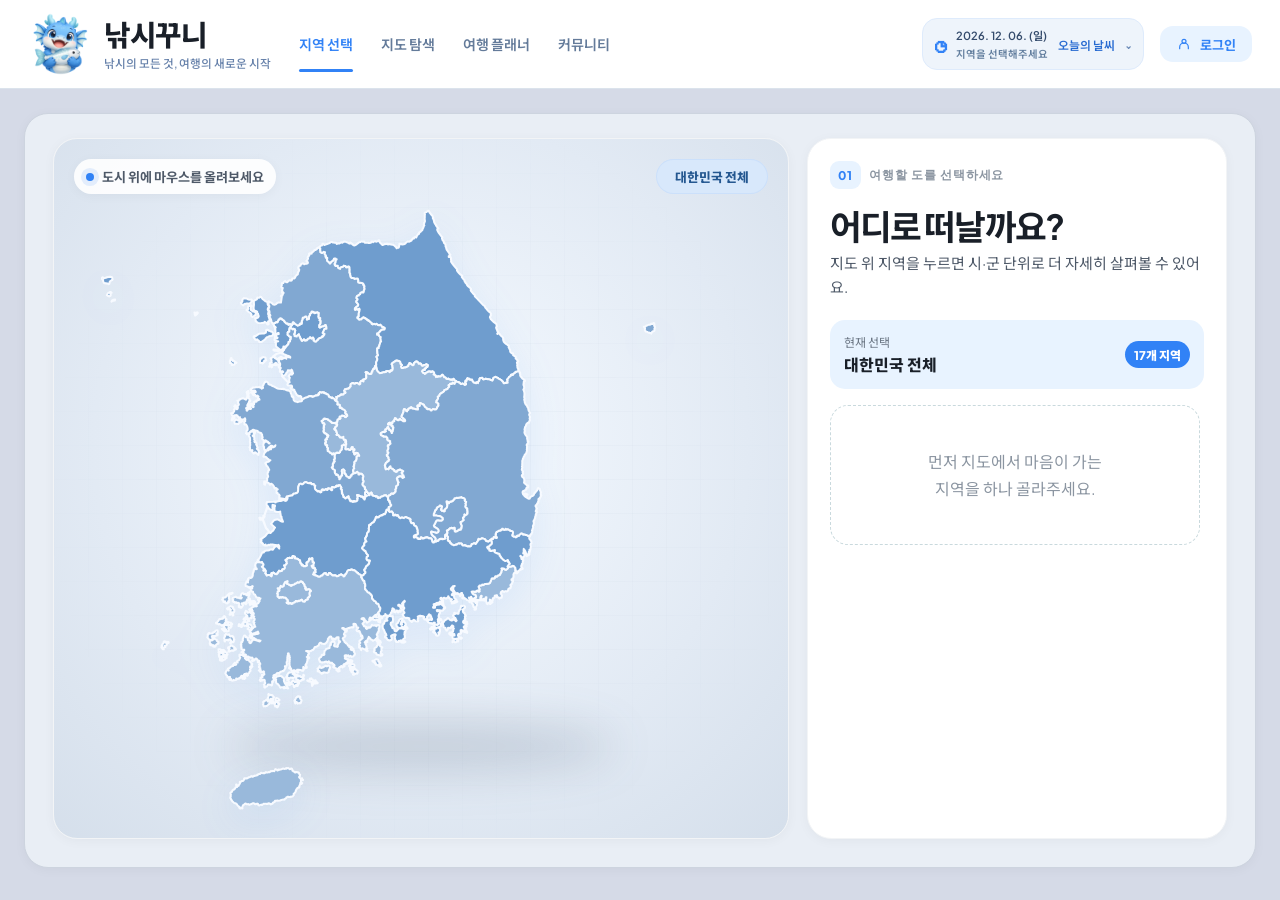
==== commit fa3771a2: "feat: 낚시꾸니 지도 탐색·날씨와 AI 여행 플래너 구현" ====
--- a/index.html
+++ b/index.html
@@ -9,13 +9,144 @@
     <link rel="preconnect" href="https://fonts.gstatic.com" crossorigin />
     <link href="https://fonts.googleapis.com/css2?family=Plus+Jakarta+Sans:wght@400;500;600;700;800&family=Noto+Sans+KR:wght@400;500;600;700;800&display=swap" rel="stylesheet" />
     <link rel="stylesheet" href="css/main.css" />
-    <script src="js/map.js" defer></script>
-    <script src="js/travel.js" defer></script>
-    <script src="js/community.js" defer></script>
-    <script src="js/login.js" defer></script>
+    <script src="js/session.js" defer></script>
     <script src="js/main.js" defer></script>
   </head>
-  <body>
-    <div id="app"></div>
+  <body class="home-page">
+    <div id="app">
+      <header class="site-header">
+        <div class="header-inner">
+          <a class="brand" href="index.html" aria-label="낚시꾸니 지역 선택 홈">
+            <img class="brand-logo" src="img/icons/03-낚시꾸니.png" alt="" />
+            <span class="header-title">
+              <span class="brand-name">낚시꾸니</span>
+              <span class="tagline">낚시의 모든 것, 여행의 새로운 시작</span>
+            </span>
+          </a>
+
+          <nav class="main-nav" aria-label="주요 메뉴">
+            <a class="nav-link active" href="index.html" aria-current="page">지역 선택</a>
+            <a class="nav-link" href="map.html">지도 탐색</a>
+            <a class="nav-link" href="travel.html">여행 플래너</a>
+            <a class="nav-link" href="community.html">커뮤니티</a>
+          </nav>
+
+          <div class="header-actions">
+            <button class="weather-chip home-weather-chip" id="weather-open" type="button" aria-haspopup="dialog" aria-controls="weather-dialog" aria-label="오늘의 날짜와 시간별 날씨 보기">
+              <span class="weather-icon" id="weather-icon" aria-hidden="true">☼</span>
+              <span class="home-weather-label">
+                <time id="weather-date"></time>
+                <span class="weather-note" id="weather-location">지역을 선택해주세요</span>
+              </span>
+              <span class="weather-text" id="weather-current">오늘의 날씨</span>
+              <span class="weather-chevron" aria-hidden="true">⌄</span>
+            </button>
+            <a class="login-link" href="login.html">
+              <svg viewBox="0 0 24 24" width="16" height="16" aria-hidden="true" fill="none" stroke="currentColor" stroke-width="1.8" stroke-linecap="round" stroke-linejoin="round"><circle cx="12" cy="8" r="3"/><path d="M5.5 19v-2a6.5 6.5 0 0 1 13 0v2"/></svg>
+              <span class="login-link-text">로그인</span>
+            </a>
+          </div>
+        </div>
+      </header>
+
+      <div class="app-shell" id="region-page">
+        <main class="main-stage">
+          <section class="explorer" aria-label="대한민국 지역 탐색">
+            <article class="map-card">
+              <div class="map-head">
+                <div class="map-instruction"><span class="pulse-dot"></span>도시 위에 마우스를 올려보세요</div>
+                <button class="map-reset" id="map-reset" type="button" title="클릭하면 선택을 초기화합니다" aria-live="polite">대한민국 전체</button>
+              </div>
+              <div class="map-wrap">
+                <!-- SGIS 기반 공개 행정경계 SVG: https://github.com/swcho/korea-maps -->
+                <svg id="korea-map" role="group" aria-label="대한민국 시도 선택 지도" xmlns="http://www.w3.org/2000/svg" version="1.2" baseProfile="tiny" width="800" height="759" viewBox="0 0 800 759" stroke-linecap="round" stroke-linejoin="round">
+                <g id="전국_시도_경계">
+                <path d="M 251.02 163.85 250.84 163.54 250.18 162.26 249.99 161.28 249.15 160.78 248.97 159.49 248.25 158.36 247.58 156.81 247.33 155.52 246.44 156.12 245.48 157.24 244.85 157.22 244.66 158.34 243.17 157.79 242.56 157.99 241.81 157.48 241.97 156.01 241.12 155.19 241.86 154.81 242.33 153.45 242.29 152.65 242.83 150.7 242.14 149.86 242.17 149.09 241.09 149.07 240.49 148.67 239.94 148.79 239.68 149.47 238.31 148.32 236.61 147.98 236.04 147.17 236.54 146.76 237.62 145.29 237.84 144.51 238.41 144.24 239.09 143.41 239.06 143.01 239.89 142.51 239.52 141.53 239.57 140.87 240.09 140.19 241.72 141.54 241.99 141.94 245.66 144.54 247.01 144.04 248.15 143.95 248.3 142.84 249.12 141.83 249.41 142.51 250.73 142.36 251.02 140.44 250.83 139.41 251.17 138.36 251.55 137.96 252 136.09 252.17 134.84 253.47 134.6 254.75 133.91 255.18 133.22 256.09 133.1 257.1 133.7 257.32 135.18 257.76 136.41 257.33 136.9 259.26 136.45 260.06 135.99 259.92 133.21 260.52 132.12 261.17 131.76 261.05 130.13 261.49 129.61 262.33 129.28 263 127.64 263.53 127.02 265.05 127.33 265.39 128.36 266.56 127.89 267.17 128.06 267.51 129.03 268.37 128.58 268.79 127.95 269.42 128.12 270.73 127.79 271.17 128.58 272.36 128.77 272.4 129.25 271.91 130.13 272.32 131.32 271.82 132.87 272.11 133.76 272.18 134.91 273.49 134.81 274.02 135.27 274.04 136.73 273.42 137.3 273.2 138.08 274.53 138.46 274.73 140.44 274.29 141.06 274.6 141.7 274.18 142.06 273.72 143.37 273.11 143.75 272.86 144.37 273.19 145.02 272.85 146.45 273.26 147.09 274.63 146.67 275.87 145.76 276.86 145.45 278.1 145.45 280.06 144 280.98 143.83 281.73 146.49 281.81 148.51 279.65 148.69 278.59 150.25 278.55 150.88 277.09 153.72 277.7 154.43 278.24 154.29 279.44 154.88 278.99 156.41 278.03 157.1 277.86 158.04 277.46 158.49 276.29 158.39 276.28 159.25 275.6 159.22 274.59 160.1 273.14 160.1 272.58 160.86 271.95 160.96 271.31 162.48 269.76 163.45 269.3 164.44 267.52 164.68 266.85 164.42 266.17 163.44 265.56 163.26 265.86 162.41 265.74 161.03 264.96 159.62 264.56 160.62 263.25 161.06 262.62 160.66 261.97 159.36 261.38 159.34 261.31 160.09 260.26 160.67 258.86 161.1 258.41 161.78 257.72 162.22 257.66 162.98 255.06 163.66 254.68 162.83 253.76 161.77 252.92 162.85 252.09 163.18 251.67 163.9 251.02 163.85 Z" id="서울특별시"/>
+                <path d="M 469.4 490.68 469.56 490.38 468.31 489.72 468.93 489.42 470.36 489.45 470.77 490.07 469.4 490.68 Z M 469.34 490.8 469.82 491.8 469.98 493.21 469.74 494.29 469.15 495.2 468.18 497.55 468.88 498.02 468.51 499.42 466.88 499.8 466.78 498.92 467.31 497.48 466.88 496.72 465.77 496.37 465.4 495.83 465.94 495.18 465.09 494.75 465.56 494.19 465.58 493.55 464.81 492.52 464.14 492.49 463.73 491.71 463.14 491.72 463.11 490.58 463.44 490.13 467.8 489.19 467.79 488.32 465.42 488.35 465.41 487.61 466.21 487.59 467.1 487.14 467.35 486.62 468.09 487.1 468.13 489.74 467.84 491 468.52 491.61 469.36 491.21 469.34 490.8 Z M 482.24 491.91 482.03 491.53 481.16 487.55 481.68 485.61 481.79 484.23 480.93 484.06 480.8 485.19 480.33 486.93 479.18 488.64 478.69 488.06 479.06 487.18 478.85 486.08 477.35 486.51 476.83 486.98 476.72 488.01 474.92 488.04 474.9 487.03 475.33 485.36 475.47 483.53 476.02 482.62 475.1 482.32 474.2 484.06 474.05 486.49 473.55 487.59 473.63 488 472.07 487.82 471.84 487.49 468.34 487.5 468.09 486.82 467.73 486.83 466.86 485.99 466.55 485.55 466.42 485.66 466.41 485.69 466.41 485.71 466.42 485.63 466.72 485 468.1 484.93 468.79 484.39 468.92 483.39 468.12 482.62 468.31 481.91 467.76 481.09 465.76 480.75 464.24 479.49 464.19 478.84 463.25 477.4 464.63 476.93 465.77 476.95 467.09 477.56 468.05 477.06 468.83 477.21 469.2 476.28 470.72 475.78 471.59 475.83 472.11 476.29 471.81 477.08 473.13 476.94 472.62 476.15 472.54 475.43 473.08 475.28 473.15 473.72 472.57 473.08 472.54 472.37 471.86 471.15 472.82 469.97 473.61 469.35 474.83 469.5 476.13 468.99 476.59 468.19 477.47 469.02 478.49 468.51 479.67 467.49 480.66 467.76 483.4 467.44 484.69 467.07 485.83 466.47 486.33 465.9 487.73 462.4 488.32 460.71 489.86 460.49 491.02 460.76 491.81 460.48 492.47 459.62 492.27 459.21 492.93 457.99 494.29 458.01 494.68 458.49 496.57 456.72 497.27 456.7 499.03 455.75 498.99 454.76 499.71 453.95 500.51 452.51 500.28 451.88 500.88 450.44 501.34 450.2 501.29 449.35 500.43 448.4 501.01 448.01 503.02 448.22 504.42 448.86 504.62 449.22 505.94 449.9 506.37 449.88 507.21 448.93 508.07 448.55 508.66 447.81 508.69 446.5 508.04 445.67 508.88 444.87 509.66 445.59 510.87 446.05 512.18 445.73 512.77 445.84 513.31 445.27 514.05 445.47 514.73 444.9 515.37 445.25 515.91 445.04 518.1 447.81 517.93 449.07 518.44 449.82 517.87 451.12 519.26 451.72 520.22 451.81 520.74 452.65 520.5 453.86 520.13 454.26 519.04 454.25 518.88 453.59 518.01 453.17 516.62 453.87 515.93 454.73 515.49 456.15 515.85 458.01 515.46 458.48 515.7 459.04 515.3 459.59 515.03 460.82 514.19 460.71 513.92 461.85 513.1 461.77 513.17 462.75 513.96 462.47 515.01 462.5 515.02 464.45 514.14 464.59 513.98 465.43 514.21 466.37 513.79 466.68 513.59 467.79 512.64 467.9 511.66 469.03 512.59 470.16 512.62 470.97 512.04 471.3 511.88 472.81 510.87 472.61 510.39 473.18 509.23 473.75 508.99 474.21 508.91 475.64 508.37 476.27 507.24 477.06 505.89 476.51 504.18 476.91 503.99 477.53 502.83 477.19 502.36 476.25 501.46 476.27 501.83 477.18 500.73 477.42 499.76 477.94 500.02 479.16 499.37 479.75 500.34 480.07 500.79 481.47 501.34 482.22 500.79 484.84 499.48 484.4 498.07 486 497.56 485.63 496.99 484.3 495.25 484.32 494.38 483.71 494.61 482.9 495.08 482.51 494.99 481.77 494.11 481.68 493.07 482.37 492.64 482.03 492.06 482.61 492.48 483.15 491.03 485.33 489.75 485.51 489.8 486.98 489.59 488.18 488.73 488.52 489.23 489.1 489.36 490.18 488.17 491.5 487.84 490.4 488.09 490.04 487.44 488.94 487.25 487.52 486 487.18 486.23 488.31 486.3 490.02 487.02 492.08 486.71 492.63 486.01 492.53 485.52 490.78 485.09 490.53 484.28 490.97 484.55 492.13 483.8 492.01 483.21 492.88 482.24 491.91 Z" fill-rule="evenodd" id="부산광역시"/>
+                <path d="M 432.6 405.17 431.29 405.68 430.92 406.24 430.32 406.34 430.06 409.73 430.49 410.22 430.01 411.19 428.82 411.28 427.21 411.82 426.62 411.14 426.01 411.64 424.84 411.1 424.41 411.55 423.26 411.44 422.23 412.57 421.55 413.75 420.96 413.31 418.86 414.75 418.46 414.36 416.38 415.4 416.1 415.89 415.01 415.63 414.89 415.3 416.76 414.31 418.19 412.25 418.04 410.48 417.1 409.37 414.91 407.6 413.75 406.38 413.17 405.47 412.51 403.37 412.53 402.46 413.33 401.81 416.02 402.78 417.63 402.94 419.34 403.53 420.83 403.05 421.78 401.96 421.87 400.89 421.51 399.4 419.34 397.72 416.92 396.3 416.03 394.69 416.99 392.86 417.52 392.25 417.93 391.03 418.75 389.27 420.17 387.85 422.43 387.84 422.43 388.29 425.75 388.27 427.11 386.93 427.12 386.88 426.91 384.92 425.95 384.45 425.51 383.78 423.4 382.67 422.8 382.5 419.93 382.17 419.57 382.01 416.55 381.99 415.92 381.89 415.98 380.12 416.43 379.31 416.69 378.28 417.62 375.87 417.6 375.38 418.51 375.26 419.54 373.46 419.71 372.41 420.32 372.19 420.47 371.47 422.17 370.83 422.42 370.45 423.59 370.25 423.73 369.35 424.8 369.95 425.5 370.01 426.24 370.53 426.22 371.39 425.9 372.09 425.86 373.29 425.04 374.11 425.32 375.26 426.17 376.05 426.53 375.72 427.2 376.05 428.04 375.77 428.54 376.75 429.47 376.75 429.56 374.95 430.06 373.87 431.42 372.94 432.21 371.96 432.82 369.9 432.52 368.24 432.76 367.16 432.26 366.6 431.87 364.85 432 364.13 432.6 364.23 433.74 364.93 434.04 366.04 434.83 366.8 435.16 365.29 436.09 365.11 437 364.36 438.16 364.49 439.26 363.98 439.24 363.64 440.35 363.27 441.16 361.83 441.77 361.18 441.95 360.42 443.43 360.31 444.56 359.83 445.72 360.26 446.07 359.96 447.19 359.85 447.78 359.41 448.67 359.4 450.7 358.97 450.84 359.39 451.7 359.8 452.99 360 454.17 360.66 455.14 362.12 454.72 363.18 455.53 364.25 456.45 364.88 456.11 366.67 455.66 367.05 456.26 368.87 455.79 369.77 455.57 371.07 456.16 372.14 457.57 372.85 458.09 373.97 457.73 374.43 457.89 375.57 458.3 376.64 457.88 377.96 458.31 378.45 457.98 379.03 458.17 379.6 457.64 379.95 457.15 380.81 455.81 381.67 455.41 381.66 454.34 380.8 454.51 382.35 454.23 383.22 452.49 385.13 452.54 385.81 453.09 386.37 453.52 387.84 452.7 388.2 451.29 389.59 449.61 390.19 449.51 391.04 450.16 392.44 450.09 393.17 450.64 393.75 451.07 394.71 450.94 396.59 450.46 397.07 450.66 398.36 449.79 399.1 449.81 399.67 448.89 399.71 448.43 400.04 447.59 399.83 446.82 400.2 445.66 401.55 444.77 401.89 443.94 401.76 442.7 402.32 442.03 401.36 442.22 399.94 441.55 399.29 442.07 398.63 441.98 397.63 441.26 397.35 440.72 397.67 439.77 397.63 439.26 398.4 438.22 397.43 437.24 398 436.32 397.83 436.04 398.69 435.07 399.16 434.15 400.13 432.94 400.55 432.34 401.07 433.03 402.37 432.81 403.29 433.19 403.64 432.6 405.17 Z" id="대구광역시"/>
+                <path d="M 204.41 189.83 204.41 189.81 204.36 189.68 204.41 189.83 Z M 163.14 185.27 163.52 187.25 164.25 187.25 163.99 188.21 164.46 188.82 165.06 188.1 166.34 188.88 166.69 190.13 167.57 189.89 169.43 190.85 169.42 191.12 167.6 191.81 166.93 192.28 167.01 193.23 164.97 193.57 164.04 194 163.42 193.65 163.92 193.06 163.41 192.01 161.82 191.02 161.12 191.36 161.4 189.93 161.04 189.85 161.2 188.4 161.72 187.89 161.86 186.96 162.53 186.17 162.28 185.32 163.14 185.27 Z M 204.36 189.68 204.41 189.81 204.41 189.83 203.1 190.4 202.83 191.28 201.92 191.97 201.1 191.47 199.19 191.46 198.74 190.93 198.73 188.3 199.32 186.66 199.09 185.51 200.49 185.86 201.09 185.4 201.37 184.26 202.67 184.17 203.02 183.84 204.33 184.56 205.04 184.3 205.77 185.06 205.73 185.7 206.08 187.18 206.53 187.88 205.98 188.39 205.53 187.67 204.88 188.29 204.12 188.19 203.89 188.71 204.36 189.68 Z M 197.66 165.07 197.57 164.14 197.16 163.34 196.21 162.84 195.08 161.7 193.96 162.46 193.45 162.58 192.37 161.94 192.3 160.68 191.18 159.82 191.16 159.79 190.84 159.28 190.83 158.41 191.32 157.82 191.9 157.7 192.87 158.03 197.25 155 197.81 154.68 201.48 154.35 203.55 154.52 204.04 154.4 206.09 153.29 206.38 150.78 206.68 150.12 208.07 149.71 209.23 150.21 209.48 150.97 210.26 151.03 211.9 152.01 212.68 151.95 213.87 152.48 214.33 153.38 215.18 153.98 215.78 155.68 214.44 156.61 213.77 157.31 211.87 157.75 210.03 158 208.65 158.69 207.39 159.11 205.81 160.65 204.92 162.03 200.34 165.2 198.6 164.96 197.66 165.07 Z M 231.48 141.74 231.61 141.94 232.66 142.11 233.14 141.8 233.73 142.12 234.24 143.44 234.92 143.56 235.17 142.87 236.24 142.48 236.82 142.92 237.81 143.09 238.36 142.86 239.09 143.41 238.41 144.24 237.84 144.51 237.62 145.29 236.54 146.76 236.04 147.17 235.43 149.26 235.42 149.45 235.38 152.34 233.73 152.57 233.29 153.42 233.51 154.38 233.29 155.4 233.35 156.44 234.18 156.66 235.18 157.84 236.12 158.56 237.27 158.56 237.44 159.38 237.24 160.6 237.34 161.42 236.76 161.49 236.27 162.64 236.46 163.43 236.23 164.67 235.07 164.89 234.47 165.32 234.59 166.03 234.29 166.91 233.45 168.09 231.48 170.31 230.45 171.02 228 170.76 228.22 171.87 225.93 174.88 224.91 174.83 224.45 175.82 223.5 176.2 222.35 176.05 221.96 176.35 220.01 176.36 218.99 176.11 216.94 176.12 217.09 175.58 215.63 175.58 215.63 174.52 219.81 174.77 219.81 175.55 222.14 175.56 222.89 175.23 223.51 174.43 219.34 171.17 218.65 170.09 218.67 166.07 217.71 165.73 218.49 164.61 221.22 164.62 221.47 164.21 218.91 164.19 219.14 163.06 218.49 162.64 217.74 163.01 216.99 163.01 216.89 161.48 217.15 161 218 160.47 217.18 159.43 218.18 159.37 220.31 160.37 220.6 159.81 219.23 159.13 219.38 158.62 219.04 157.66 218.44 157.88 218.76 158.77 218.07 159.24 217.12 158.53 217.76 157.01 218.38 156.4 221.69 155.1 222.1 155.15 222.05 153.95 221.1 153.94 221.09 154.47 220.2 155.04 218.2 155.07 218.23 152.89 218.03 152.6 218.04 149.9 217.67 149.9 217.4 147.79 218.49 147.13 217.91 146.01 216.94 146.08 216.32 145.28 216.56 144.84 215.06 142.27 216.75 141.76 218.44 140.66 218.88 140.07 220.4 140.37 220.9 139.84 221.39 138.29 221.88 137.9 221.95 137.04 223.1 136.74 223.54 135.6 224.19 135.51 225.83 136.09 226.91 137.29 228.24 137.98 229.35 139.18 229.75 140.12 230.37 140.27 230.61 140.88 231.48 141.74 Z M 120.18 128.42 120.81 128.38 121.01 129.03 120.27 129.79 119.91 130.55 118.39 131.77 117.72 132.05 117.13 130.6 117.6 130.37 117.49 129.48 116.88 128.91 116.8 128.27 118.37 128.72 119.95 128.11 120.18 128.42 Z M 188.4 120.16 187.76 120.85 187.15 122.4 187 123.32 187.09 124.55 187.6 125.28 188.18 125.48 188.9 126.36 189.76 126.93 192.47 127.43 192.56 127.99 193.26 128.32 193.68 128.99 193.28 130.91 192.8 131.59 191.74 132.03 191.19 132.72 189.18 133.92 188.14 133.03 187.7 132.14 188.05 131.73 188.17 130.67 187.66 130.2 187.1 129.03 186.65 128.6 183.83 127.15 183.31 126.21 181.93 125.22 182.03 124.77 183.11 125.25 183.63 124.74 183.97 123.06 183.79 122.54 183.95 120.61 184.33 120.33 185.49 120.2 187.06 119.32 187.79 119.43 188.4 120.16 Z M 17.63 112.15 17.2 113.36 15.99 113.46 15.55 113.15 14.54 113.48 13.09 114.68 13.96 113.04 15.56 112.21 17.63 112.15 Z M 181.59 110.55 184.58 112.16 186.7 112.45 188.27 111.94 188.89 113.18 188.62 114.25 188.1 114.54 186.84 116.36 184.34 117.57 183.06 117.01 182.13 116.94 180.84 117.55 179.73 117.37 179.01 117.77 177.82 119.35 177.12 119.02 175.06 116.95 174.82 116.29 176.04 115.6 176.59 114.61 176.78 113.76 176.35 113.18 176.91 112.57 176.84 111.9 178.76 110.23 179.45 110.61 181.59 110.55 Z M 200.48 109.49 202.3 111.74 203.63 112.65 205.79 114.36 207.49 115.05 207.88 115.41 208.07 116.48 208.51 117.04 208.36 118.18 209 119.26 209.97 120.27 209.78 121.32 209.02 122.3 208.55 123.33 208.41 124.63 208.86 125.7 209.79 126.54 209.37 127.03 208.84 129.72 209 130.75 209.48 131.28 210.43 131.55 210.52 132.21 209.79 132.41 209.38 133.2 209.87 134.08 210.03 135.17 210.4 135.71 210.76 137.56 211.29 137.24 211.69 137.96 210.78 138.25 210.64 138.7 209.1 139.13 208.5 140.55 209.41 141.05 208.87 141.44 209.67 142.54 208.76 143.33 208.01 143.12 207.21 141.86 208.34 141.48 205.73 140.56 204.63 139.83 204.48 140.69 202.05 141.44 201.04 141.27 200.08 141.53 196.41 141.3 195.4 140.69 194.33 139.76 194.14 139.27 193.13 138.75 193.44 137.76 193.14 136.37 192.61 135.29 193.38 135.4 194.87 134.8 195.36 134.99 196.26 134.54 197.17 133.26 197.05 132.25 196.59 131.2 196.35 129.92 195.06 128.66 194.71 128.02 195.15 127.37 194.43 126.66 191.14 125.64 190.87 124.16 190.78 121.88 191.22 118.63 191.12 115.63 190.81 113.87 191.43 113.67 192.79 112.67 194.36 112.17 194.88 111.67 195.41 109.62 196.78 109.8 198.01 109.71 199.17 108.52 200.17 108.81 200.48 109.49 Z M 11.04 102.72 12.22 102.75 13.23 103.6 12.27 103.91 11.6 104.92 12.26 106.25 12 107.1 10.31 108.31 9.55 107.69 8.43 107.43 7.84 106.59 7.35 106.69 8.71 104.03 9.67 103.61 11.04 102.72 Z M 9.34 83.99 11.27 83.6 12.75 83.78 13.98 84.45 14.04 85.48 14.57 86.69 13.92 86.85 13.96 87.75 13.16 87.82 12.08 88.79 11.45 89.02 10.87 89.91 10.98 90.62 10.3 91.69 10.5 92.32 9.51 92.83 8.46 91.94 7.29 92.13 6.6 91.75 5.99 91.94 5.42 91.58 4.63 91.8 3.61 91.33 2.76 89.21 2.51 87.39 1 86.37 1.11 85.02 2.16 84.14 3.95 85.44 4.76 85.27 5.47 84.74 6.25 84.79 7.22 84.37 7.55 83.86 8.39 84.11 9.34 83.99 Z" fill-rule="evenodd" id="인천광역시"/>
+                <path d="M 233.31 464.33 233.01 465.58 232.21 467 232.94 467.44 234.58 467.93 235.33 468.71 236.28 468.87 236.89 469.42 237.92 469.22 238.03 469.64 239.2 468.76 241.65 468.05 242.45 467.09 242.88 467.26 244.36 466.47 244.62 465.9 245.31 465.81 245.99 465.29 247.21 465.84 248.79 464.8 249.39 464.2 250.43 464.21 251.15 464.88 252.3 465.24 252.59 465.8 252.45 466.52 254.13 468.02 254.61 468.87 254.43 470 255.57 471.59 256.15 471.81 255.36 473.22 256.43 474.88 257.09 474.19 258.09 474.49 258.21 474.07 259.26 474.16 260.04 473.84 260.83 474.34 261.87 475.71 262.46 476.03 262.39 476.82 261.31 476.97 261.27 477.98 260.9 478.38 260.82 480.04 260.99 481.48 261.34 482.26 260.51 483.09 259.98 484.16 258.76 484.73 258.44 485.27 258.71 486.54 258.57 486.92 256.17 487.54 255.27 488.47 255.23 489.01 254.5 489.77 252.3 489.58 251.59 488.48 251.43 487.71 250.97 487.19 249.84 487.77 249.28 488.51 248.07 488.69 247.71 489.07 246.97 488.56 245.41 489.55 244.69 489.41 244.21 488.91 243.59 488.99 243.33 489.61 242.77 489.83 242.23 490.77 240.35 491.18 239.74 491.5 239.39 492.42 237.66 492.53 237.4 491.73 236.69 491.32 235.17 492.31 233.76 492.29 233.71 491.43 233.31 490.85 232.25 491.34 231.95 490.72 232.39 490.29 233.53 490.32 234.02 490.05 233.29 488.86 233.39 488.31 232.97 487.16 232.07 487.01 231.61 486.01 231.03 485.35 230.1 484.77 228.14 484.71 227.73 484.4 226.95 484.56 226.59 484.08 225.52 484.84 224.83 484.31 224.07 484.28 223.29 485.18 222.5 485.21 222.47 484.29 221.83 483.8 221.11 484 220.51 483.01 220.89 480.75 220.72 479.76 220.07 479.75 220.76 478.51 220.82 476.97 221.17 476.64 222.72 476.21 222.89 475.76 221.81 474.74 220.77 473.06 222.44 473.05 222.9 472.84 223.47 473.29 223.51 471.86 224.63 469.96 226.37 471.03 227.3 470.39 228.1 470.37 228.44 469.49 228.35 468.4 229.41 466.95 229.53 466.06 230.33 464.95 230.87 465.07 231.73 464.4 232.96 464.02 233.31 464.33 Z" id="광주광역시"/>
+                <path d="M 315.84 329.18 315.55 329.8 314.2 330.33 314.08 330.83 313.02 331.34 313.2 332.41 312.23 332.64 311.54 333.51 311.74 334.27 310.37 335.15 309.24 334.62 308.77 333.7 307.66 333.43 306.38 332.64 306.68 332 306 331.32 305.52 329.88 304.08 329.7 304.47 328.49 303.99 327.17 304.43 326 303 324.55 301.36 325.04 301.05 325.82 301.03 326.98 301.49 327.3 301.6 328.39 301.06 330.89 301.49 331.8 300.95 332.49 300.23 332.78 299.55 333.84 299.66 334.65 299.02 335.32 298.27 336.7 297.84 336.61 297.84 334.96 298.06 334.31 296.98 333.97 296.72 332.62 296 331.45 295.02 330.79 294.43 331.45 293.67 331.22 293.45 330.29 292.39 329.02 292.05 327.2 292.59 326.13 292.32 325.43 290.45 324.13 289.72 323.89 288.37 321.83 288.87 321.21 289.78 320.98 289.69 318.15 289.85 316.83 290.56 316.65 290.75 316.14 290.52 315.34 291.27 314.66 292.01 314.41 291.88 313.83 291.12 312.66 291.12 312.12 291.86 311.58 292.24 310.26 291.91 308.62 291.99 306.97 292.37 304.77 293.37 304.56 293.97 303.59 295.59 303.39 296.23 303.96 297.3 303.75 298.94 302.53 298.87 301.87 299.38 300.67 300.33 300.2 300.91 299.09 300.68 298.06 301.49 296.57 300.84 295.2 301.1 294.42 301.98 294.63 303.73 292.97 305.1 294.15 305.86 295.01 305.99 296.24 305.52 298.68 305.76 299.08 307.34 299.25 308.58 298.96 309.52 299.02 310.25 299.74 311.25 300.02 312.5 299.06 312.63 297.91 313.34 296.67 314.01 296.28 314.95 296.53 314.17 298.75 314.68 299.38 315.74 299.45 316.74 299.06 317.06 300 315.95 301.13 315.55 302.34 316.33 304.13 316.84 305.62 317.9 305.39 318.29 303.72 318.8 304.05 319.44 303.62 319.95 304.16 321.09 303.97 321.45 305.15 322.26 305.83 322.82 307.48 321.04 307.2 319.53 308.57 319.64 310.95 318.83 313.67 317.56 314.43 316.82 315.09 316.77 316.08 317 317.08 316.11 319 316.56 319.84 316.24 320.55 315.73 320.72 316.54 322.99 315.63 324.22 315.11 325.97 315.55 326.51 315.29 327.32 315.81 328.3 315.84 329.18 Z" id="대전광역시"/>
+                <path d="M 536.26 408.01 535.35 408.91 535.31 410.58 535.72 411.73 537.23 413.1 537.2 413.76 537.71 414.02 538.05 415.13 537.89 415.89 538.11 416.87 536.87 417.78 536.81 418.9 537.45 420.73 536.75 423.88 536.9 424.6 535.35 424.94 535.53 425.81 536.18 425.78 536.17 427.27 534.77 427.34 534.65 428.16 535.79 427.9 535.83 428.73 534.99 428.96 534.59 429.56 535.48 429.78 535.58 430.63 534.75 431.58 534.26 430.97 532.84 431.7 532.93 432.28 532.17 432.91 531.6 432.11 531.57 430.71 532.02 429.88 531.42 428.99 530.57 428.81 530.7 427.34 529.64 425.27 528.32 423.78 528.46 425.09 528.19 426.6 529.41 426.73 529.63 428.74 528.83 428.66 527.67 428.89 527.82 429.35 528.72 429.03 529.84 430.72 529.48 431.09 529.33 432.32 528.22 433.39 528.17 434.23 527.64 435.35 526.03 434.7 525.55 433.45 524.26 432.51 524.01 432.78 525.21 434.01 525.53 436.22 526.65 436.25 526.55 436.95 527.26 437.13 527.44 437.73 528 437.96 527.19 439.41 527.08 441.95 526.11 442.53 526.31 443.71 525.3 444.32 525.45 444.93 525.19 446.35 526.35 446.77 526.36 447.51 526.94 447.73 527.19 448.46 526.81 448.99 525.79 449.11 525.38 449.49 524.71 448.89 523.93 449.21 523.81 450.13 522.99 450.16 522.02 451.41 521.65 452.54 520.74 452.65 520.22 451.81 519.26 451.72 517.87 451.12 518.44 449.82 517.93 449.07 518.1 447.81 515.91 445.04 515.37 445.25 514.73 444.9 514.05 445.47 513.31 445.27 512.77 445.84 512.18 445.73 510.87 446.05 509.66 445.59 508.88 444.87 509.06 444.2 509.73 443.25 510.84 442.19 509.83 440.44 508.68 439.85 508.89 438.75 508.29 437.82 507.57 438.36 506.2 438.77 504.95 438.83 502.2 436.99 501.61 436.11 499.74 434.58 499.67 433.66 499.21 432.91 498.33 432.38 497.97 430.23 497.5 429.89 496.13 429.81 495.67 429.34 494.91 429.19 492.85 428.31 491.82 427.66 491.74 426.29 492.24 425.91 492.12 425.21 489.52 426.15 488.94 425.96 488.16 426.38 486.89 426.42 486.34 425.71 485.34 425.92 485.64 423.99 484.61 422.64 483.67 423.38 482.75 422.06 482.62 421.48 483.29 421.03 485.3 420.39 486.64 418.67 487.87 418.15 488.29 417.11 488.48 415.91 488.25 415.5 488.27 414.05 487.55 413.67 486.57 413.7 485.97 413.14 486.81 412.33 487.68 411.82 487.99 411.07 488.63 410.88 489.64 411.46 490.5 410.22 490.88 408.89 493.42 409.56 494.13 410.24 494.72 409.83 494.59 409.03 493.23 407.71 493.22 405.72 493.77 405.14 493.4 404.45 494.2 402.98 494.85 402.32 497.1 401.07 498.5 400.77 499.46 400.78 499.8 399.97 500.57 400.23 501.16 399.37 501.35 398.56 502.01 398.47 503.11 399.18 503.51 399.81 504.99 399.79 505.54 399.44 505.9 398.54 506.67 399.14 507.65 399.56 508.55 398.85 510.73 400.41 511.56 400.55 511.83 401.17 514.41 401.57 515.08 402.88 514.8 405.48 514.25 406.3 514.35 407.12 514.86 407.88 515.97 408.38 516.56 408.1 517.46 408.27 518.49 409.19 519.59 408.74 519.88 407.48 520.62 407 521.52 407.34 522.5 407.2 523.19 405.68 523.85 405.68 524.77 404.67 525.33 404.33 526.43 404.39 527.4 405.28 527.52 405.67 528.55 405.38 530.69 405.89 530.97 406.44 531.85 406.33 533.84 407.43 534.33 407.27 536.26 408.01 Z" id="울산광역시"/>
+                <path d="M 292.81 266.67 293.57 267.16 294.78 267.39 295.29 267.87 295 269.86 293.98 270.96 293.18 271.05 292.89 272.05 291.72 273.69 292.09 274.51 293.17 274.11 293.54 275.73 294.01 275.84 294.43 276.81 294.52 278.12 295.13 278.91 294.95 280.38 294.4 280.89 294.86 281.49 296.8 281.43 297.37 282.43 298.48 283.34 298.53 284.32 299.65 284.1 300.08 284.41 301.14 284.41 302.99 283.64 302.92 284.59 303.15 286.13 303.66 286.4 303.8 287.32 304.68 287.48 305.74 287.32 306.09 287.86 306.49 289.74 305.7 289.74 305.27 290.17 305.99 290.68 306.54 291.66 306.41 292.99 306.58 293.67 305.1 294.15 303.73 292.97 301.98 294.63 301.1 294.42 300.84 295.2 301.49 296.57 300.68 298.06 300.91 299.09 300.33 300.2 299.38 300.67 298.87 301.87 298.94 302.53 297.3 303.75 296.23 303.96 295.59 303.39 293.97 303.59 293.37 304.56 292.37 304.77 291.65 304.86 290.52 304.41 289.88 304.64 289.59 305.68 288.87 305.85 288.01 304.38 286.07 303.7 285.14 302.11 283.28 301.4 283.38 299.99 283.05 299.56 283.76 298.58 283.6 297.8 282.72 297.3 282.18 295.79 282.67 295.07 282.65 294.4 281.94 293.98 280.67 293.98 280.27 293.31 280.75 292.62 279.91 291.7 280.36 290.81 281.29 290 280.26 288.33 280.4 287.13 280.9 286.69 282.36 286.61 281.72 285.74 282.58 284.01 283.62 283.65 283.69 282.93 284.14 282.2 283.33 281.57 282.5 281.8 281.85 280.05 280.88 279.58 280.25 279.78 279.52 278.79 278.34 278.22 278.4 277.05 277.81 276.61 278.22 275.84 278.63 274.29 278.12 273.11 278.28 271.85 278.93 271.4 278.3 270.27 278.72 269.06 279.34 268.31 278.97 267.02 278.51 266.56 277.09 266.85 276.24 264.63 275.51 263.92 277.48 262.67 278.02 261.41 278.63 261.55 278.87 260.81 280.15 260.9 280.41 261.39 281.63 261.25 283.69 261.75 283.88 262.47 285.13 263.14 285.97 263.19 285.96 263.75 286.52 264.23 287.38 264.34 288.41 265.94 289.02 265.78 289.69 266.29 290.58 266.45 291.5 266.03 291.85 266.5 292.81 266.67 Z" id="세종특별자치시"/>
+                <path d="M 211.12 195.04 210.48 196.06 210 195.95 210.66 194.88 211.12 195.04 Z M 232.88 218.42 233.63 216.9 234.45 216.02 226.65 208.29 226.32 208.03 226.56 207.17 226.22 205.72 225.59 204.51 226.71 202.89 227.7 202.6 227.33 201.91 226.34 201.46 224.95 202.06 224.43 201.95 223.65 202.34 223.64 201.61 224 200.99 223.67 200.43 223.91 199.23 224.74 197.63 224.44 197.13 223.73 197.34 223.04 197.11 223.99 193.61 223.89 191.97 222.7 190.09 222.5 187.95 223.36 186.72 223.23 186.05 222.37 185.13 223.77 184.54 224.16 183.94 225.68 183.83 226.7 184.82 226.47 185.42 225.49 186 225.6 186.77 226.36 186.5 226.9 185.96 227.45 185.98 227.89 185.07 228.47 185.38 229.95 184.84 231.71 185.94 231.01 184.53 230.93 183.64 231.95 183.26 232.5 183.34 234.25 184.15 235.5 184.14 236.53 184.73 236.57 183.83 235.92 183.3 233.41 182.37 232.8 182.4 232.09 181.87 230.41 181.08 229.16 180.76 227.68 179.62 226.36 179.48 225.88 179.17 225.35 178.19 219.06 180.31 217.74 181.17 215.58 182.72 215.01 183.08 215.84 183.34 216.22 183.45 218.49 184.96 216.24 183.48 215.92 184.02 217.22 185.2 218.7 185.92 220.06 187.09 220.27 186.53 221.5 185.96 222.14 186.43 222.11 187.16 221.46 188.16 221.54 188.91 222.07 190.28 223.1 191.79 223.37 192.51 223.39 194.64 223.06 196.22 222.44 197.14 221.93 196.15 222 195.13 222.49 194.44 221.46 193.65 220.24 193.29 219.92 192.23 218.55 191.24 218.45 191.68 217.61 191.73 217.72 192.61 218.58 193.29 218.8 194.27 217.86 194.22 217.37 193.48 216.8 193.93 216.13 193.97 215.88 193.05 214.74 193.08 214.33 194.49 213.95 194.95 213.95 195.98 213.12 196.81 212.96 196.11 212.2 195.33 211.21 195.03 211.15 193.78 212.18 193.88 212.59 193.38 212.04 192.61 210.9 192.46 211.22 191.24 212.28 191.25 213.57 190.6 213.06 190.04 213.3 188.24 212.89 187.49 212.87 186.73 211.94 185.51 213.52 185.06 214.91 183.44 214.99 183.04 215.18 182.87 218 180.85 218.63 180.32 226.95 177.51 227.56 176.8 226.94 176.46 227.25 175.48 227.83 175.52 228.88 175.13 228.61 174.64 231.98 170.28 233.5 168.65 234.46 167.3 234.59 166.03 234.47 165.32 235.07 164.89 236.23 164.67 236.46 163.43 236.27 162.64 236.76 161.49 237.34 161.42 237.24 160.6 237.44 159.38 237.27 158.56 236.12 158.56 235.18 157.84 234.18 156.66 233.35 156.44 233.29 155.4 233.51 154.38 233.29 153.42 233.73 152.57 235.38 152.34 235.42 149.45 235.43 149.26 236.04 147.17 236.61 147.98 238.31 148.32 239.68 149.47 239.94 148.79 240.49 148.67 241.09 149.07 242.17 149.09 242.14 149.86 242.83 150.7 242.29 152.65 242.33 153.45 241.86 154.81 241.12 155.19 241.97 156.01 241.81 157.48 242.56 157.99 243.17 157.79 244.66 158.34 244.85 157.22 245.48 157.24 246.44 156.12 247.33 155.52 247.58 156.81 248.25 158.36 248.97 159.49 249.15 160.78 249.99 161.28 250.18 162.26 250.84 163.54 251.02 163.85 251.67 163.9 252.09 163.18 252.92 162.85 253.76 161.77 254.68 162.83 255.06 163.66 257.66 162.98 257.72 162.22 258.41 161.78 258.86 161.1 260.26 160.67 261.31 160.09 261.38 159.34 261.97 159.36 262.62 160.66 263.25 161.06 264.56 160.62 264.96 159.62 265.74 161.03 265.86 162.41 265.56 163.26 266.17 163.44 266.85 164.42 267.52 164.68 269.3 164.44 269.76 163.45 271.31 162.48 271.95 160.96 272.58 160.86 273.14 160.1 274.59 160.1 275.6 159.22 276.28 159.25 276.29 158.39 277.46 158.49 277.86 158.04 278.03 157.1 278.99 156.41 279.44 154.88 278.24 154.29 277.7 154.43 277.09 153.72 278.55 150.88 278.59 150.25 279.65 148.69 281.81 148.51 281.73 146.49 280.98 143.83 280.06 144 278.1 145.45 276.86 145.45 275.87 145.76 274.63 146.67 273.26 147.09 272.85 146.45 273.19 145.02 272.86 144.37 273.11 143.75 273.72 143.37 274.18 142.06 274.6 141.7 274.29 141.06 274.73 140.44 274.53 138.46 273.2 138.08 273.42 137.3 274.04 136.73 274.02 135.27 273.49 134.81 272.18 134.91 272.11 133.76 271.82 132.87 272.32 131.32 271.91 130.13 272.4 129.25 272.36 128.77 271.17 128.58 270.73 127.79 269.42 128.12 268.79 127.95 268.37 128.58 267.51 129.03 267.17 128.06 266.56 127.89 265.39 128.36 265.05 127.33 263.53 127.02 263 127.64 262.33 129.28 261.49 129.61 261.05 130.13 261.17 131.76 260.52 132.12 259.92 133.21 260.06 135.99 259.26 136.45 257.33 136.9 257.76 136.41 257.32 135.18 257.1 133.7 256.09 133.1 255.18 133.22 254.75 133.91 253.47 134.6 252.17 134.84 252 136.09 251.55 137.96 251.17 138.36 250.83 139.41 251.02 140.44 250.73 142.36 249.41 142.51 249.12 141.83 248.3 142.84 248.15 143.95 247.01 144.04 245.66 144.54 241.99 141.94 241.72 141.54 240.09 140.19 239.57 140.87 239.52 141.53 239.89 142.51 239.06 143.01 239.09 143.41 238.36 142.86 237.81 143.09 236.82 142.92 236.24 142.48 235.17 142.87 234.92 143.56 234.24 143.44 233.73 142.12 233.14 141.8 232.66 142.11 231.61 141.94 231.48 141.74 230.61 140.88 230.37 140.27 229.75 140.12 229.35 139.18 228.24 137.98 226.91 137.29 225.83 136.09 224.19 135.51 223.54 135.6 223.1 136.74 221.95 137.04 221.88 137.9 221.39 138.29 220.9 139.84 220.4 140.37 218.88 140.07 218.44 140.66 216.75 141.76 215.06 142.27 213.42 140.48 212.85 139.35 212.95 138.58 212.48 136.88 211.76 135.39 211.22 135.15 210.81 133.6 210.41 133 211.53 132.48 211.79 131.94 211.32 131.06 209.91 130.36 210.65 128.82 210.66 127.65 210.33 125.97 209.67 125.43 209.39 124.81 209.71 122.93 210.35 121.12 210.44 119.91 209.1 118.13 209.79 117.35 208.97 116.99 209.63 114.36 213.11 116.12 215.35 118.2 217.37 118.43 218.95 117.7 220.17 116.43 221.59 115.74 224.94 115.81 225.96 109.1 225.96 108.35 224.74 107.77 225.9 106.77 226.87 106.8 226.91 106.01 228.27 103.71 227.33 102.94 226.85 103.47 226.14 103.47 226.46 102.49 227.14 102.21 226.12 100.9 226.69 99.65 226.65 98.29 227.3 97.58 226.18 97.39 225.48 96.71 225.62 94.83 226.16 93.91 225.85 93.57 226.17 92.68 226.07 91.72 227.85 91.46 228.41 90.23 229.22 89.78 229.53 89.11 230.23 89 230.29 89.63 230.88 89.81 231.37 90.42 232.58 89.9 233.19 90.26 233.64 89.35 234.53 88.88 234.69 88.45 236.09 87.74 237.22 88.62 237.65 87.88 238.41 88.1 238.76 87.3 238.76 86.51 239.13 85.79 241.44 85.74 242.76 84.47 242.68 83.58 243.71 82.53 244.69 81.14 245.58 81.08 246.24 80.11 246.01 79.74 246 78.36 246.64 78.25 246.62 77.17 247.46 76.33 247.81 74.64 246.88 73.87 246.71 73.26 247.21 72.67 246.61 72.31 247.13 70.74 247.68 70.36 249.41 69.72 249.66 68.57 250.04 67.94 251.48 67.21 251.77 66.69 253.12 66.86 254 67.94 256.04 67.16 257.53 67.17 257.9 66.48 258.51 66.57 258.68 65.41 256.67 63.73 258.45 62.11 258.4 61.35 258.82 60.66 258.37 59.71 258.56 58.3 259.48 58.24 259.42 57.54 260.01 57.43 260.44 56.71 259.93 55.06 260.26 54.37 261.31 54.1 262.2 54.92 263.24 54.57 263.75 53.09 264.8 52.45 266.23 51.32 266.8 50.04 268.3 50.05 268.62 49.62 269.46 49.43 270.63 48.14 270.43 47.5 272.62 46.99 273.5 47.08 273.33 48.1 274.19 48.34 274.01 50.19 274.39 51.69 274.27 52.5 275.63 53.71 276.51 53.72 277.01 53.21 277.7 53.09 278.45 52.41 280.01 52.95 279.67 54.75 279.76 55.74 280.86 56.4 281.29 57.51 280.68 58.52 281.87 60.18 282.82 59.89 282.79 60.88 282.44 61.87 282.98 63.83 284.32 64.8 284.87 65.57 286.37 66.92 286.84 65.41 287.76 65.56 288.27 64.28 290.08 63.4 290.37 62.52 291.01 62.19 291.18 61.02 291.62 60.79 293.04 60.66 293.6 61.5 294.63 61.58 294.46 62.1 293.68 62.52 293.63 63.19 293.13 64.19 293.39 64.84 292.9 66.07 292.12 67.03 292.27 68.73 292.76 68.59 293.06 69.85 293.37 70.09 294.56 69.9 296.1 69.91 296.22 71.02 296.69 72.34 297.11 72.85 297.99 72.89 298.96 73.49 299.14 72.01 300.11 71.45 302.05 71.17 302.69 70.67 303.43 69.58 304 70.04 305.84 70.23 306.37 71.72 307.34 71.83 308.5 70.89 309.36 70.54 310.18 70.91 310.69 72.48 310.65 73.79 310.9 74.79 310.61 75.61 310.86 76.1 310.62 78.03 310.78 78.79 311.47 79.3 311.32 80.68 311.91 82.25 312.03 83.59 312.63 84.32 313.65 85.07 314.65 85.08 316.39 85.43 317.1 86.22 318.02 85.91 320.07 85.61 321.1 85.99 321.82 88.94 321.51 89.51 321.85 90.57 323.43 91.08 324.47 90.91 325.18 91.27 326.04 91.25 327.87 92.15 328.01 93.6 328.92 94.13 329.42 95.84 328.92 96.42 329.42 98.09 329.48 98.86 328.42 101.17 328.61 102.01 327.96 103.3 325.99 103.03 325.19 103.33 324.18 104.3 323.99 105.37 322.15 106.38 322.11 107.13 321.1 107.12 319.89 108.07 319.48 109.01 319.48 110.39 320.5 111.11 320.76 112.1 319.2 114.08 319.11 115.08 321.15 117.57 321.6 118.57 321.28 119.81 320.41 120.65 318.52 121.8 317.45 123.03 317.34 124.02 317.55 124.7 318.14 124.93 319.38 123.7 319.92 123.71 320.39 124.33 321.08 124.67 322.88 123.32 323.45 124.56 323.04 125.44 323.1 126.52 322.79 126.92 322.23 129.15 322.24 130.5 322.05 131.69 322.47 132.67 321.74 133.18 321.48 134.02 320.58 134.16 320.83 135.44 321.85 136.01 321.97 136.58 322.87 137.02 323.71 136.67 325.52 136.55 325.81 135.62 327.68 134.55 327.89 134.04 329.35 134.66 330.06 135.3 330.68 135.28 331.98 136.65 332.81 136.63 333.08 137.75 333.51 138.07 334.42 137.79 335.06 138.77 336.81 140.01 337.72 140.96 338.22 141.03 338.73 141.68 338.35 142.27 339.59 143 341.18 142.43 342.91 142.85 343.55 142.8 344.58 142.22 345.95 143.52 347.92 144.14 349.33 143.33 350.68 144.77 351.18 146.06 352.51 146.53 353.18 146.41 354.91 147.66 354.61 148.92 354.26 149.53 353.34 149.49 352.82 149.78 352.07 149.6 350.75 149.66 350.36 150.61 349.24 150.97 349.04 151.81 347.58 153.12 346.89 154.01 345.86 154.55 345.25 154.48 345.27 155.91 346.88 156.07 347.49 156.49 348 157.86 348.52 158.4 349.78 159.05 349.26 160.02 349.61 161.58 349.62 163.3 350.06 163.98 350.13 164.74 349.14 165.28 348.55 167.76 347.75 169.78 347.96 170.27 347.14 171.03 347.29 172.73 345.63 172.88 345.25 173.25 345.4 175.27 345.09 176.14 345.62 177.8 345.37 178.5 345.56 179.62 346.26 181.3 346.18 182.14 345.57 182.23 344.74 182.85 344.24 183.65 344.71 184.23 345.4 186.28 345.33 187.34 345.02 188.36 344.19 189.84 343.91 190.83 343.95 192.6 344.15 193.82 343.69 194.47 342.8 194.95 342.01 197.41 341.67 198.77 340.62 198.65 339.72 200.37 339.3 200.85 339.24 202.21 338.24 203.09 338.27 204.59 337.51 205.26 335.48 205.19 335.01 204.73 334.34 204.67 333.03 203.19 331.23 202.72 330.75 203.04 331.89 204.53 331.38 207.4 331.71 208.16 331.61 209.67 331.24 210.67 329.87 211.54 328.54 212.05 327.68 212.14 327.85 212.96 328.28 213.48 328.06 214.53 327.47 213.9 325.29 213.59 324.46 214.62 323.83 215.81 324.18 216.38 324.06 217.46 322.97 218.3 322.43 217.76 320.3 216.37 318.06 216.22 317.65 217.17 316.3 217.35 315.18 216.43 313.94 216.68 313.17 217.04 311.98 217.97 312.21 219.07 311.9 219.85 312.22 220.53 310.95 221.71 310.82 222.34 310.12 222.32 309.61 223.25 308.79 223.69 307.95 223.44 307.26 223.99 306.36 224.22 304.96 224.21 304.64 225.14 303.94 226.17 304.93 227.14 305.77 228.45 305.38 228.84 304.19 228.89 303.91 229.56 303.34 229.68 302.91 230.9 301.36 230.96 300.9 231.2 300.5 230.52 299.49 230.98 299.01 231.83 297.48 232.82 296.31 232.99 295.51 233.72 294 233.74 294.88 235.51 294.21 237.23 293.15 238.63 292.19 237.71 292.16 236.91 291.22 235.94 289.92 235.57 289.32 234.67 288.31 235.33 287.46 234.48 286.61 234.39 285.75 233.59 284.72 233.59 284.68 232.43 283.68 230.61 282.42 230.5 281.28 229.91 281.04 229.15 279.63 229.22 278.5 228.82 278.93 228.1 277.21 227.92 275.66 228.55 273.7 227.75 273.11 228.6 271.98 229.51 271.97 230.02 272.69 230.43 271.47 231.7 270.84 231.11 269.6 232.17 268.49 231.93 266.55 233.09 265.4 233.22 264.79 233.76 264.13 233.7 263 232.78 262.36 232.7 261.24 232.99 260.74 232.77 259.68 233.16 258.36 234.07 254.58 235.22 252.03 236.74 251.24 237.38 250.9 235.71 250.58 235.46 250.53 234.04 250.12 233.47 248.77 232.57 246.59 232.97 246.38 232.14 244.63 231.14 241.92 226.17 241.45 225.72 241.77 224.93 240.52 224.41 240.15 225.27 239.64 225.06 240.15 224.25 238.59 224.06 237.96 224.37 236.85 222.67 237.78 221.91 238.94 221.76 238.68 220.17 238.07 219.61 233.75 219.57 233.56 218.81 232.88 218.42 Z M 234.46 215.94 235.93 215.39 235.17 214.97 235.37 211.75 236.07 209.7 234.69 208.29 234.86 207.57 236.16 205.86 237.39 205.08 237.91 205.81 238.77 205.93 238.91 205.15 239.48 204.61 240.11 204.57 239.56 202.65 238.35 203.01 237.75 202.35 238.84 201.9 239.11 201.3 238.9 200.35 238.13 199.7 236.87 200.89 233.52 200.53 233.49 201.35 232.89 202.54 231.79 203.46 231.31 204.38 231.49 204.78 229.89 206.37 228.55 207.34 227.78 207.67 227.1 207.61 226.71 208.2 234.46 215.94 Z" fill-rule="evenodd" id="경기도"/>
+                <path d="M 450.48 81.77 451.7 82.18 450.93 83.53 451.07 84.07 453.28 86.81 454.37 87.86 454.34 88.49 454.71 89.65 455.44 90.4 455.4 90.81 457.2 92.78 457.57 93.88 458.44 94.97 461.58 97.72 462.61 98.78 462.63 99.48 462.1 99.72 462.2 100.89 463.93 102.97 465.11 104.57 467.42 106.79 467.25 107.7 467.97 108.74 471.11 111.84 472.15 113.06 475.17 115.97 475.7 116.82 477.71 118.8 479.84 120.55 480.07 121.47 480.67 122.51 482.35 124.17 483.12 125.48 485.2 127.48 486.25 128.17 487.31 129.34 487.47 130.13 487.19 130.82 487.52 131.63 487.06 132.56 486.57 132.77 486.16 133.81 486.2 134.44 487.3 136.8 487.89 136.93 488.33 137.76 490.33 139.67 493.69 142.18 494.28 142.91 494.24 143.64 494.65 144.43 494.83 145.71 493.84 146.63 494.15 148.45 495.27 150.03 495.11 150.83 496.52 152.85 496.05 153.22 496.6 153.9 495.32 154.71 495.59 155.13 497.24 154.08 497.83 154.54 498.99 155.9 499.25 156.71 502.2 159.19 502.64 160.02 502.59 160.78 503.06 161.49 502.6 162.18 503.56 164.91 504.97 166.44 506.31 167.57 508.26 168.74 509.83 169.95 509.55 172.05 510.54 173.47 510.7 174.23 511.38 174.77 511.39 176.49 511.86 177.84 513.91 179.42 514.93 179.29 515.34 180.26 515.19 181.64 518.46 183.78 518.3 185.69 519.75 186.87 519.93 187.4 520.64 187.92 520.82 189.02 521.55 189.45 520.49 190.28 520.11 190.32 519.87 191.42 520.61 192.73 520.16 194.35 520.42 195.19 520.43 196.36 520.71 197.63 521.7 199.07 521.37 199.69 522 200.34 522.55 201.82 521.8 201.99 520.47 201.86 518.93 202.65 518.29 202.41 517.58 203.72 516.57 204.43 516.01 204.4 515.08 205.51 515.03 206.33 513.63 206.12 513.04 205.79 512.44 206.1 512.2 207.5 511.86 208.08 511.13 208.24 510.04 208.94 509.12 210.49 508.08 211.67 507.48 212.09 508.35 213.43 507.87 214.36 508.39 215.52 508.36 216.14 506.23 216.35 505.3 216.1 504.17 216.72 503.14 216.58 503.08 215.91 502.02 214.38 501.43 214.04 500.45 212.89 498.98 212.01 498.26 211.33 497.31 211.15 496.51 210.71 496.49 210.15 495.56 209.67 494.43 209.58 494.05 209.01 493.07 208.66 492.59 209.1 491.02 209.71 490.31 210.38 490.36 210.96 489.8 211.7 490 212.29 489.14 213.57 488.33 213.05 487.19 212.8 486.6 212.11 486.13 212.29 485.23 211.83 483.54 211.79 480.78 211.02 479.81 211.54 478.04 212.05 477.37 211.55 477.38 211.04 476.5 209.83 475 210.26 474.03 210.1 473.14 211.27 473.35 211.96 472.63 213.14 472.66 213.71 471.44 214.75 471.22 215.18 471.31 216.51 469.16 215.54 468.86 216.72 467.78 216.29 465.66 215.82 464.42 213.85 463.95 213.66 463.98 212.6 463.67 212.14 462.58 212.35 461.79 212.13 461.3 212.51 460.42 212.11 460.34 211.01 458.83 210.9 458.22 210.29 457.49 210.97 457.96 211.55 457.92 212.16 457.26 212.51 456.95 213.7 456.55 214.29 455.7 213.41 455.27 215.67 456.22 216.93 456.32 218.08 454.73 218.95 453.26 217.55 451.49 217.09 450.44 217.71 449.48 217.52 448.2 215.85 447.26 215.75 446.71 215.07 444.68 214.77 444.09 214.19 443.04 213.47 442.06 213.34 441.43 212.88 441.43 212.03 440.8 211.2 438.98 212.69 437.96 211.92 437.29 212.48 436.28 212.04 435.47 212.1 435.06 211.46 434.05 210.88 433.5 211.3 432.69 211.41 431.45 211 430.99 209.83 430.28 209.36 428.78 209.08 428.31 207.66 427.93 207.47 426.8 206.05 426.19 206.33 424.75 208.23 422.57 208.24 421.7 208.01 421.13 208.74 420.32 208.14 419.53 208.75 418.65 209.04 418.18 206.96 417.35 206.65 416.93 206.07 415.68 205.78 416.52 204.25 416.2 203.25 414.37 201.72 413.68 202.6 412.16 201.97 411.7 202.77 410.73 201.84 409.75 202.05 408.96 201.88 408.44 202.84 406.33 203.54 405.77 204.63 404.88 205.1 404.25 204.4 403.37 203.87 402.84 203.97 402.1 203.27 401.8 202.36 401.11 201.51 401.68 201.33 401.8 200.68 402.94 199.7 403.89 200.14 404.81 199.93 404.53 198.32 405.3 197.86 405.85 197.94 406.46 197.26 406.47 196.45 407.91 196.36 408.57 194.01 406.51 192.87 405.85 193.64 403.67 193.94 403.22 194.55 401.98 194.68 401.49 194.95 400.53 193.78 400.33 193.12 399.54 191.97 398.87 192.36 398.01 192.03 397.07 192.21 396.15 190.52 395.54 190.31 394.76 189.35 393.13 189.9 392.17 190.83 391.06 191.62 390.96 193.49 389.97 194.29 388.93 193.97 388.51 193.28 387.56 192.79 387.53 192.2 386.58 192.05 386.15 191.5 385.6 191.49 385.36 192.68 384.61 193.37 384.18 195.1 383.27 195.77 380.08 197.15 379.83 196.96 378.37 197.07 377.38 197.65 376.77 197.47 375.99 197.7 375.43 197.07 375 195.8 375.52 194.73 376.14 194 375.3 192.93 374.39 192.69 374.18 192.04 373.96 190.1 372.71 189.04 371.72 188.67 371.2 188.85 370.22 188.22 368.49 188.57 367.92 189.22 366.62 189.65 365.79 190.67 365.1 190.65 363.75 191.92 363.2 192.82 363.81 193.5 364.41 195.31 364.24 196.12 364.84 197.83 364.44 198.71 364.56 199.62 363.34 201.17 362.51 200.58 361.8 200.83 361.31 201.78 361.04 202.95 359.37 201.67 357.76 201.23 356.65 201.69 356.58 202.47 355.98 202.32 354.99 202.83 353.94 203 352.61 202.91 351.74 203.61 350.55 203.66 350.05 204 349.03 203.88 348.66 204.15 346.6 202.55 345.9 201.86 344.94 200.37 344.42 198.78 344.03 196.3 343.63 195.31 343.69 194.47 344.15 193.82 343.95 192.6 343.91 190.83 344.19 189.84 345.02 188.36 345.33 187.34 345.4 186.28 344.71 184.23 344.24 183.65 344.74 182.85 345.57 182.23 346.18 182.14 346.26 181.3 345.56 179.62 345.37 178.5 345.62 177.8 345.09 176.14 345.4 175.27 345.25 173.25 345.63 172.88 347.29 172.73 347.14 171.03 347.96 170.27 347.75 169.78 348.55 167.76 349.14 165.28 350.13 164.74 350.06 163.98 349.62 163.3 349.61 161.58 349.26 160.02 349.78 159.05 348.52 158.4 348 157.86 347.49 156.49 346.88 156.07 345.27 155.91 345.25 154.48 345.86 154.55 346.89 154.01 347.58 153.12 349.04 151.81 349.24 150.97 350.36 150.61 350.75 149.66 352.07 149.6 352.82 149.78 353.34 149.49 354.26 149.53 354.61 148.92 354.91 147.66 353.18 146.41 352.51 146.53 351.18 146.06 350.68 144.77 349.33 143.33 347.92 144.14 345.95 143.52 344.58 142.22 343.55 142.8 342.91 142.85 341.18 142.43 339.59 143 338.35 142.27 338.73 141.68 338.22 141.03 337.72 140.96 336.81 140.01 335.06 138.77 334.42 137.79 333.51 138.07 333.08 137.75 332.81 136.63 331.98 136.65 330.68 135.28 330.06 135.3 329.35 134.66 327.89 134.04 327.68 134.55 325.81 135.62 325.52 136.55 323.71 136.67 322.87 137.02 321.97 136.58 321.85 136.01 320.83 135.44 320.58 134.16 321.48 134.02 321.74 133.18 322.47 132.67 322.05 131.69 322.24 130.5 322.23 129.15 322.79 126.92 323.1 126.52 323.04 125.44 323.45 124.56 322.88 123.32 321.08 124.67 320.39 124.33 319.92 123.71 319.38 123.7 318.14 124.93 317.55 124.7 317.34 124.02 317.45 123.03 318.52 121.8 320.41 120.65 321.28 119.81 321.6 118.57 321.15 117.57 319.11 115.08 319.2 114.08 320.76 112.1 320.5 111.11 319.48 110.39 319.48 109.01 319.89 108.07 321.1 107.12 322.11 107.13 322.15 106.38 323.99 105.37 324.18 104.3 325.19 103.33 325.99 103.03 327.96 103.3 328.61 102.01 328.42 101.17 329.48 98.86 329.42 98.09 328.92 96.42 329.42 95.84 328.92 94.13 328.01 93.6 327.87 92.15 326.04 91.25 325.18 91.27 324.47 90.91 323.43 91.08 321.85 90.57 321.51 89.51 321.82 88.94 321.1 85.99 320.07 85.61 318.02 85.91 317.1 86.22 316.39 85.43 314.65 85.08 313.65 85.07 312.63 84.32 312.03 83.59 311.91 82.25 311.32 80.68 311.47 79.3 310.78 78.79 310.62 78.03 310.86 76.1 310.61 75.61 310.9 74.79 310.65 73.79 310.69 72.48 310.18 70.91 309.36 70.54 308.5 70.89 307.34 71.83 306.37 71.72 305.84 70.23 304 70.04 303.43 69.58 302.69 70.67 302.05 71.17 300.11 71.45 299.14 72.01 298.96 73.49 297.99 72.89 297.11 72.85 296.69 72.34 296.22 71.02 296.1 69.91 294.56 69.9 293.37 70.09 293.06 69.85 292.76 68.59 292.27 68.73 292.12 67.03 292.9 66.07 293.39 64.84 293.13 64.19 293.63 63.19 293.68 62.52 294.46 62.1 294.63 61.58 293.6 61.5 293.04 60.66 291.62 60.79 291.18 61.02 291.01 62.19 290.37 62.52 290.08 63.4 288.27 64.28 287.76 65.56 286.84 65.41 286.37 66.92 284.87 65.57 284.32 64.8 282.98 63.83 282.44 61.87 282.79 60.88 282.82 59.89 281.87 60.18 280.68 58.52 281.29 57.51 280.86 56.4 279.76 55.74 279.67 54.75 280.01 52.95 278.45 52.41 277.7 53.09 277.01 53.21 276.51 53.72 275.63 53.71 274.27 52.5 274.39 51.69 274.01 50.19 274.19 48.34 273.33 48.1 273.5 47.08 272.62 46.99 274.36 45.03 275.32 44.59 276.19 44.51 276.66 42.56 277.44 42.24 279.2 43.89 281.96 42.8 282.67 42.7 284.09 42.09 285.93 41.54 286.19 40.8 287.15 40.3 288.42 39.98 289.92 40.79 290.92 40.64 292.12 40.96 293.58 40.95 294.88 42.67 295.61 42.1 297.54 41.75 298.01 41.97 300.08 40.55 300.94 40.7 301.66 41.18 303.77 39.38 304.73 39.96 306 39.88 307 40.44 308.79 40.81 309.28 41.53 310.6 42.17 311.66 42 311.4 40.85 312.19 40.88 312.9 42.18 314.09 42.35 314.67 43.58 315.4 43.61 316.38 44.57 318.26 43.98 318.54 43.51 319.27 43.27 320.21 42.33 321.4 41.65 322.08 40.83 324.38 40.17 325.14 39.49 326.28 39.42 327.32 39.72 328.53 39.44 329.18 39.83 329.65 41.07 333.3 40.99 333.87 41.25 334.5 40.78 335.23 41.27 337.49 40.98 338 39.86 338.65 39.49 339.94 39.75 340.15 40.42 342.09 39.17 343.19 39.01 343.97 39.8 345.27 39.26 346.26 39.33 346.95 38.02 347.7 37.99 348.25 39.71 349 41.28 351.38 43.39 351.67 43.93 352.9 43.7 353.91 43.17 354.69 42.48 355.69 42.81 357.44 42.1 357.94 42.75 358.92 43.22 359.62 42.64 360.4 42.89 361.8 42.93 362.21 43.21 363.09 43.12 364 43.59 364.77 43.52 366.52 44.36 367.05 45.27 367.47 45.35 368.5 46.22 369.19 47.11 369.53 48.04 370.18 47.31 371.76 47.43 372.69 46.02 372.48 45.17 373 43.69 373.03 42.4 374.37 42.26 374.54 42.85 375.73 42.75 376.4 43.37 378.53 42.95 379.77 42.47 380.55 41.88 381.32 40.88 383.64 39.24 383.97 39.65 384.96 39.83 386.36 39.37 386.73 38.48 387.55 38.23 388.18 38.39 388.33 37.7 390.03 35.38 391.04 35.87 391.74 34.86 391.87 34.17 393.56 33.91 394.1 34.53 394.85 32.46 395.47 31.99 395.89 30.83 396.48 30.16 397.42 30.01 397.71 29.54 397.4 28.88 397.67 28.38 399.66 27.11 400.29 26.21 401.74 25.21 402.15 23.5 402.93 22.29 403.37 20.52 404.21 19.48 403.62 18.43 403.6 17.81 404.08 16.72 403.93 16.16 404.87 14.81 404.92 13.56 404.57 11.39 404.76 8.96 404.68 6.84 404.98 6.19 404.46 4.13 405.64 3.08 407.35 2.45 407.92 1.27 409.09 1 409.7 1.12 409.93 2.09 410.3 2.27 410.91 3.57 411.75 4.43 412.01 5.01 413.25 6.39 413.55 6.94 414.43 7.48 414.75 8.78 415.38 9.9 414.79 10.27 415.59 11.58 415.55 12.11 416.31 13.16 416.3 14.78 417.49 17.49 418.57 18.55 418.71 19.74 419.62 20.24 419.69 20.8 421.64 23.24 420.32 24.06 420.26 24.93 420.75 26.23 421.43 27.5 422.71 29.44 425.78 33.3 426.5 33.81 426.74 34.44 426.24 34.84 426.17 35.52 426.77 37.39 427.67 38.65 428.52 39.41 428.58 41.01 430.54 43.04 430.75 44.33 430.58 45 430.78 45.79 431.34 46.5 431.35 47.3 432.07 49.66 435.21 53.92 435.4 54.71 436.68 56.05 435.88 56.15 435.43 57.46 434.69 57.72 434.69 58.73 435.8 58.79 435.77 57.54 436.82 58.69 437.73 60.49 437.33 61.13 437.73 63.66 437.53 64.49 438.18 65.75 439.26 67.32 439.88 67.66 440.53 69.12 444.85 73.96 445.13 74.84 444.96 75.68 445.9 77.11 447.4 78.88 449.16 80.66 450.48 81.77 Z" id="강원도"/>
+                <path d="M 293.15 238.63 294.21 237.23 294.88 235.51 294 233.74 295.51 233.72 296.31 232.99 297.48 232.82 299.01 231.83 299.49 230.98 300.5 230.52 300.9 231.2 301.36 230.96 302.91 230.9 303.34 229.68 303.91 229.56 304.19 228.89 305.38 228.84 305.77 228.45 304.93 227.14 303.94 226.17 304.64 225.14 304.96 224.21 306.36 224.22 307.26 223.99 307.95 223.44 308.79 223.69 309.61 223.25 310.12 222.32 310.82 222.34 310.95 221.71 312.22 220.53 311.9 219.85 312.21 219.07 311.98 217.97 313.17 217.04 313.94 216.68 315.18 216.43 316.3 217.35 317.65 217.17 318.06 216.22 320.3 216.37 322.43 217.76 322.97 218.3 324.06 217.46 324.18 216.38 323.83 215.81 324.46 214.62 325.29 213.59 327.47 213.9 328.06 214.53 328.28 213.48 327.85 212.96 327.68 212.14 328.54 212.05 329.87 211.54 331.24 210.67 331.61 209.67 331.71 208.16 331.38 207.4 331.89 204.53 330.75 203.04 331.23 202.72 333.03 203.19 334.34 204.67 335.01 204.73 335.48 205.19 337.51 205.26 338.27 204.59 338.24 203.09 339.24 202.21 339.3 200.85 339.72 200.37 340.62 198.65 341.67 198.77 342.01 197.41 342.8 194.95 343.69 194.47 343.63 195.31 344.03 196.3 344.42 198.78 344.94 200.37 345.9 201.86 346.6 202.55 348.66 204.15 349.03 203.88 350.05 204 350.55 203.66 351.74 203.61 352.61 202.91 353.94 203 354.99 202.83 355.98 202.32 356.58 202.47 356.65 201.69 357.76 201.23 359.37 201.67 361.04 202.95 361.31 201.78 361.8 200.83 362.51 200.58 363.34 201.17 364.56 199.62 364.44 198.71 364.84 197.83 364.24 196.12 364.41 195.31 363.81 193.5 363.2 192.82 363.75 191.92 365.1 190.65 365.79 190.67 366.62 189.65 367.92 189.22 368.49 188.57 370.22 188.22 371.2 188.85 371.72 188.67 372.71 189.04 373.96 190.1 374.18 192.04 374.39 192.69 375.3 192.93 376.14 194 375.52 194.73 375 195.8 375.43 197.07 375.99 197.7 376.77 197.47 377.38 197.65 378.37 197.07 379.83 196.96 380.08 197.15 383.27 195.77 384.18 195.1 384.61 193.37 385.36 192.68 385.6 191.49 386.15 191.5 386.58 192.05 387.53 192.2 387.56 192.79 388.51 193.28 388.93 193.97 389.97 194.29 390.96 193.49 391.06 191.62 392.17 190.83 393.13 189.9 394.76 189.35 395.54 190.31 396.15 190.52 397.07 192.21 398.01 192.03 398.87 192.36 399.54 191.97 400.33 193.12 400.53 193.78 401.49 194.95 401.98 194.68 403.22 194.55 403.67 193.94 405.85 193.64 406.51 192.87 408.57 194.01 407.91 196.36 406.47 196.45 406.46 197.26 405.85 197.94 405.3 197.86 404.53 198.32 404.81 199.93 403.89 200.14 402.94 199.7 401.8 200.68 401.68 201.33 401.11 201.51 401.8 202.36 402.1 203.27 402.84 203.97 403.37 203.87 404.25 204.4 404.88 205.1 405.77 204.63 406.33 203.54 408.44 202.84 408.96 201.88 409.75 202.05 410.73 201.84 411.7 202.77 412.16 201.97 413.68 202.6 414.37 201.72 416.2 203.25 416.52 204.25 415.68 205.78 416.93 206.07 417.35 206.65 418.18 206.96 418.65 209.04 419.53 208.75 420.32 208.14 421.13 208.74 421.7 208.01 422.57 208.24 424.75 208.23 426.19 206.33 426.8 206.05 427.93 207.47 428.31 207.66 428.78 209.08 430.28 209.36 430.99 209.83 431.45 211 432.69 211.41 433.5 211.3 434.05 210.88 435.06 211.46 435.47 212.1 436.28 212.04 437.29 212.48 437.96 211.92 438.98 212.69 440.8 211.2 441.43 212.03 441.43 212.88 442.06 213.34 443.04 213.47 444.09 214.19 443.44 214.8 442.54 216.12 442 217.49 441.49 217.44 440.76 216.49 439.43 216.1 439.15 217.23 438.02 217.53 436.39 217.43 435.85 218.43 435.23 218.41 434.56 219.09 434.73 219.74 435.4 220.45 435.13 221.4 433.64 222.55 433.28 223.7 431.31 224.72 430.66 224.65 429.26 225.2 429.01 226.49 428.24 227.04 428.15 227.51 425.85 228.72 425.75 229.3 424.88 229.32 423.32 230.72 423.03 232.29 422.22 233.03 421.01 233.51 421.37 235.39 420.87 236.89 419.41 238.79 419.57 239.4 419.11 240.54 420.55 240.94 421.92 242.4 421.66 243.72 421.93 244.48 421.11 245.9 420.29 246.38 420.08 247.78 418.81 249.52 416.5 249.36 415.91 249.09 414.69 249.25 413.58 250.1 413.04 250.88 412.25 250.78 411.34 249.46 409.14 248.85 407.75 249.05 407.19 248.81 407.18 248.08 405.6 246.72 404.93 246.36 404.18 245.18 403.45 243.52 401.9 242.93 401.33 242.4 398.76 241.44 398.67 242.3 398.14 242.62 398.1 243.56 398.6 244.36 398.42 245.03 397.65 245.03 395.7 244.44 395.55 245.63 395.93 246.5 396.26 248.78 396.14 249.59 395.14 249.6 393.64 248.96 392.65 249.04 391.15 248.29 390.19 248.45 388.95 248.15 388.77 247.55 387.87 246.76 386.95 246.84 387 247.44 386.55 247.9 384.33 248.44 384.16 249.95 382.48 251 382.54 251.84 381.47 251.5 381.63 250.82 380.12 249.4 379.27 249.01 378.72 249.16 378.22 250.83 378.27 252.44 377.85 252.97 376.81 255.79 375.79 257.63 375.79 258.68 376.91 259.62 377.84 260.16 378.38 261.03 379.77 262.15 380.3 263.58 380.05 264.15 378.75 263.99 377.75 264.16 375.65 262.58 374.54 262.22 373.86 261.09 372.94 261.75 372.44 262.88 370.76 262.85 370.01 262.47 369.23 261.66 368.89 260.97 367.43 260.37 367.1 262.03 366.57 262.55 366.62 264.18 364.85 264.4 364.56 265.04 364.63 266.07 364.08 266.64 362.89 266.14 362.54 266.32 360.44 266.09 359.76 266.49 359.11 267.29 358.91 268.26 359.64 268.21 360.2 267.74 362.58 268.39 363.11 269.74 364.43 269.61 364.72 270.2 364.66 271.46 365.49 271.82 365.49 272.75 365.13 273 364.92 274.12 365.16 274.55 364.72 275.62 364.77 276.52 363.96 276.84 363.98 278.72 363.4 278.95 363.27 277.91 362.44 277 361.96 275.55 360.1 275.15 359.81 274.34 359.93 273.55 359.19 272.71 358.92 271.29 358.25 271.53 357.68 272.94 357.1 273.52 356.85 274.23 355.48 274.36 355.67 275.12 355.36 275.7 355.58 276.44 356.24 276.71 354.53 277.96 353.62 277.41 352.42 277.57 350.77 278.65 349.76 279.12 349.67 280.17 349.89 281.03 350.6 281.73 351.86 282.18 352.79 283.17 353.42 282.7 354.19 283.27 355.05 283.41 355.89 283.12 356.79 283.56 357.47 284.6 357.9 284.77 358.18 285.62 357.92 287.02 358.88 288.14 359.96 288.28 361.49 289.05 361.32 289.47 361.51 291.09 361.93 291.91 361.75 292.36 359.98 293.87 359.06 293.86 358.58 294.54 358.49 295.26 359.09 295.6 359.25 298.2 359 299.27 358.45 300 358.16 301.1 358.54 302.64 358.34 303.44 359.35 303.37 359.3 303.85 358.57 304.75 358.35 305.83 357.26 306.32 357.54 307.46 358.49 307.97 358.98 309.03 359.54 309.49 359.42 310.3 359.81 311.75 360.34 312.3 359.72 312.98 359.66 313.76 359.24 314.32 357.99 314.54 357.95 315.08 356.04 316.46 355.8 317.75 355.28 318.05 354.81 319.17 355.41 320.45 355.28 321.42 355.68 322.1 355.72 323.15 356.01 324.15 356.99 323.71 358.73 323.88 359.42 324.16 360.03 322.44 360.47 321.65 361.73 320.35 361.98 320.72 362.15 322.39 362.65 322.84 363.98 323.45 364.82 323.55 365.61 324.78 366.72 325.16 366.78 326.37 367.48 326.41 368.1 327.07 369.26 327.34 370.13 326.76 369.95 326.11 370.44 325.5 371.49 325.54 371.92 324.97 372.6 325.11 373.74 324.33 374.67 324.98 375.55 325.24 376.26 325.77 377.84 326.44 377.66 327.06 377.05 327.07 376.55 328.26 375.9 328.74 376.97 330.3 376.94 331.19 377.3 331.83 378.2 332.05 378.27 333.42 378.88 333.96 377.67 334.77 376.92 335.06 376.33 334.25 375.28 333.35 373.67 332.98 372.45 333.25 371.81 334.28 370.81 334.22 369.84 335.99 370.82 337.46 370.7 338.45 371.48 339.09 371.55 339.96 372.2 340.59 371.23 341.55 371.39 343.58 369.97 344.98 369.31 345.08 368.76 346.33 369.19 347.5 368.7 348.71 368.02 349.46 368.38 350.45 368.3 352.2 367.6 352.62 367.08 353.67 365.56 354.87 364.87 355.1 364.36 354.69 363.37 354.44 362.55 355.03 361.89 355.94 361.8 356.54 359.8 356.99 359.65 358.07 358.9 358.84 357.89 358.67 357.09 357.61 356.53 357.41 356.21 356.56 353.7 357.1 352.42 357.97 349.99 358.52 348.91 359.98 348.46 359.71 347.53 359.86 346.5 360.3 345.74 359.79 346.11 359.01 345.79 358.45 345.13 358.67 344.39 357.89 343.51 358.44 342.99 357.53 341.24 357.6 340.48 357.05 339.49 357.25 338.69 356.33 338.52 354.01 337.85 353.36 335.69 354.92 336.03 356.26 335.1 356.83 334.54 356.54 333.97 354.3 333.37 354.01 332.86 352.79 332.15 352.6 331.7 351.86 331.56 350.79 330.48 349.5 329.8 349.1 329.76 347.54 330.01 346.99 329.36 346.62 328.99 345.65 328.49 345.71 327.75 344.97 326.69 343.49 326.79 342.24 327.3 340.96 328.05 339.93 328.02 338.69 327.08 337.54 327.6 336.5 327.01 335.06 327.82 333.71 327.6 332 326.86 331.43 326.15 330.24 325.56 329.89 324.53 329.79 322.75 330.81 321.74 330.9 322.24 329.12 320.91 328.52 320.31 327.4 319.34 328.01 318.7 328.81 316.93 329.21 315.84 329.18 315.81 328.3 315.29 327.32 315.55 326.51 315.11 325.97 315.63 324.22 316.54 322.99 315.73 320.72 316.24 320.55 316.56 319.84 316.11 319 317 317.08 316.77 316.08 316.82 315.09 317.56 314.43 318.83 313.67 319.64 310.95 319.53 308.57 321.04 307.2 322.82 307.48 322.26 305.83 321.45 305.15 321.09 303.97 319.95 304.16 319.44 303.62 318.8 304.05 318.29 303.72 317.9 305.39 316.84 305.62 316.33 304.13 315.55 302.34 315.95 301.13 317.06 300 316.74 299.06 315.74 299.45 314.68 299.38 314.17 298.75 314.95 296.53 314.01 296.28 313.34 296.67 312.63 297.91 312.5 299.06 311.25 300.02 310.25 299.74 309.52 299.02 308.58 298.96 307.34 299.25 305.76 299.08 305.52 298.68 305.99 296.24 305.86 295.01 305.1 294.15 306.58 293.67 306.41 292.99 306.54 291.66 305.99 290.68 305.27 290.17 305.7 289.74 306.49 289.74 306.09 287.86 305.74 287.32 304.68 287.48 303.8 287.32 303.66 286.4 303.15 286.13 302.92 284.59 302.99 283.64 301.14 284.41 300.08 284.41 299.65 284.1 298.53 284.32 298.48 283.34 297.37 282.43 296.8 281.43 294.86 281.49 294.4 280.89 294.95 280.38 295.13 278.91 294.52 278.12 294.43 276.81 294.01 275.84 293.54 275.73 293.17 274.11 292.09 274.51 291.72 273.69 292.89 272.05 293.18 271.05 293.98 270.96 295 269.86 295.29 267.87 294.78 267.39 293.57 267.16 292.81 266.67 293.56 265.76 294.59 265.39 295.38 264.72 295.13 264.24 295.35 262.81 295.64 262.1 296.45 261.95 297.28 260.74 297.6 260.62 298.55 261.34 299.25 260.47 298.17 258.94 298.41 258.12 300.43 257.85 300.99 257.03 301.64 256.93 302.49 257.4 304.05 257.22 304.31 257.93 305.12 258.78 306.06 259.05 306.19 258.46 306.82 257.67 307.8 257.35 307.11 255.7 305.94 255.12 305.55 254.24 305.01 253.79 305.19 252.98 305.76 252.27 304.64 250.69 303.52 249.65 301.87 249.25 300.93 248.49 300.7 247.64 300.09 247.34 298.54 247.48 298.27 247.12 298.33 245.77 298.57 245.29 298.54 244.04 297.61 243.56 296.33 243.41 295.9 243.65 295.14 242.83 295.67 242.21 295.37 239.8 293.15 238.63 Z" id="충청북도"/>
+                <path d="M 191.5 278.94 191.81 277.88 192.67 278.03 192.24 279.51 191.5 278.94 Z M 191.47 278.95 191.09 279.81 191.56 280.24 191.47 281.41 190.72 281.78 190.15 281.62 189.67 282.24 190.07 282.95 191.4 283.29 191.34 284.27 191.86 285.47 191.39 286.48 192.02 288.15 192.64 288.62 192.59 289.37 191.71 289.64 192.06 290.3 193.52 290.3 194.32 291.56 194.49 292.51 194.05 292.79 193.89 293.58 194.45 293.68 195.04 294.6 195.05 295.84 195.74 296.77 195.93 297.57 194.77 298.65 196.46 299.79 196.4 300.56 197.37 300.94 197.12 301.75 197.77 303.66 197.06 303.92 196.45 304.76 196.93 306.26 196.33 306.15 195.98 305.32 194.7 304.16 194.03 304.41 193.68 303.48 192.88 303.08 191.9 303.16 191.79 303.99 190.83 304.55 188.95 302.55 188.94 301.73 189.31 300.61 188.88 300.29 187.88 300.67 186.26 300.34 186.56 299.58 186.14 298.04 186.28 296.91 185.61 296.65 186.13 295.73 186.48 294.48 186.6 293.2 186.34 292.23 186.62 290.93 186.14 290.61 186.12 289.26 186.42 288.68 186.16 284.65 184.68 282.39 184.77 281.65 184.42 280.4 185.24 280.32 185.73 280.66 185.61 278.68 187.81 277.3 189.1 277.13 189.75 276.74 190.5 277.13 190.72 278.46 191.47 278.95 Z M 227.55 223.56 228.16 224.15 228.64 223.72 230.5 224.82 232.24 225.26 232.73 225.73 233.64 225.45 236.37 226.64 237.26 227.13 236.91 228.28 238.39 231.32 238.29 232.61 239.33 234.07 239.82 233.2 240.54 234.37 240.72 236.85 241 238.02 242.3 239.15 245.93 240.31 248.24 239.4 250.55 239.23 251.43 238.48 251.24 237.38 252.03 236.74 254.58 235.22 258.36 234.07 259.68 233.16 260.74 232.77 261.24 232.99 262.36 232.7 263 232.78 264.13 233.7 264.79 233.76 265.4 233.22 266.55 233.09 268.49 231.93 269.6 232.17 270.84 231.11 271.47 231.7 272.69 230.43 271.97 230.02 271.98 229.51 273.11 228.6 273.7 227.75 275.66 228.55 277.21 227.92 278.93 228.1 278.5 228.82 279.63 229.22 281.04 229.15 281.28 229.91 282.42 230.5 283.68 230.61 284.68 232.43 284.72 233.59 285.75 233.59 286.61 234.39 287.46 234.48 288.31 235.33 289.32 234.67 289.92 235.57 291.22 235.94 292.16 236.91 292.19 237.71 293.15 238.63 295.37 239.8 295.67 242.21 295.14 242.83 295.9 243.65 296.33 243.41 297.61 243.56 298.54 244.04 298.57 245.29 298.33 245.77 298.27 247.12 298.54 247.48 300.09 247.34 300.7 247.64 300.93 248.49 301.87 249.25 303.52 249.65 304.64 250.69 305.76 252.27 305.19 252.98 305.01 253.79 305.55 254.24 305.94 255.12 307.11 255.7 307.8 257.35 306.82 257.67 306.19 258.46 306.06 259.05 305.12 258.78 304.31 257.93 304.05 257.22 302.49 257.4 301.64 256.93 300.99 257.03 300.43 257.85 298.41 258.12 298.17 258.94 299.25 260.47 298.55 261.34 297.6 260.62 297.28 260.74 296.45 261.95 295.64 262.1 295.35 262.81 295.13 264.24 295.38 264.72 294.59 265.39 293.56 265.76 292.81 266.67 291.85 266.5 291.5 266.03 290.58 266.45 289.69 266.29 289.02 265.78 288.41 265.94 287.38 264.34 286.52 264.23 285.96 263.75 285.97 263.19 285.13 263.14 283.88 262.47 283.69 261.75 281.63 261.25 280.41 261.39 280.15 260.9 278.87 260.81 278.63 261.55 278.02 261.41 277.48 262.67 275.51 263.92 276.24 264.63 277.09 266.85 278.51 266.56 278.97 267.02 279.34 268.31 278.72 269.06 278.3 270.27 278.93 271.4 278.28 271.85 278.12 273.11 278.63 274.29 278.22 275.84 277.81 276.61 278.4 277.05 278.34 278.22 279.52 278.79 280.25 279.78 280.88 279.58 281.85 280.05 282.5 281.8 283.33 281.57 284.14 282.2 283.69 282.93 283.62 283.65 282.58 284.01 281.72 285.74 282.36 286.61 280.9 286.69 280.4 287.13 280.26 288.33 281.29 290 280.36 290.81 279.91 291.7 280.75 292.62 280.27 293.31 280.67 293.98 281.94 293.98 282.65 294.4 282.67 295.07 282.18 295.79 282.72 297.3 283.6 297.8 283.76 298.58 283.05 299.56 283.38 299.99 283.28 301.4 285.14 302.11 286.07 303.7 288.01 304.38 288.87 305.85 289.59 305.68 289.88 304.64 290.52 304.41 291.65 304.86 292.37 304.77 291.99 306.97 291.91 308.62 292.24 310.26 291.86 311.58 291.12 312.12 291.12 312.66 291.88 313.83 292.01 314.41 291.27 314.66 290.52 315.34 290.75 316.14 290.56 316.65 289.85 316.83 289.69 318.15 289.78 320.98 288.87 321.21 288.37 321.83 289.72 323.89 290.45 324.13 292.32 325.43 292.59 326.13 292.05 327.2 292.39 329.02 293.45 330.29 293.67 331.22 294.43 331.45 295.02 330.79 296 331.45 296.72 332.62 296.98 333.97 298.06 334.31 297.84 334.96 297.84 336.61 298.27 336.7 299.02 335.32 299.66 334.65 299.55 333.84 300.23 332.78 300.95 332.49 301.49 331.8 301.06 330.89 301.6 328.39 301.49 327.3 301.03 326.98 301.05 325.82 301.36 325.04 303 324.55 304.43 326 303.99 327.17 304.47 328.49 304.08 329.7 305.52 329.88 306 331.32 306.68 332 306.38 332.64 307.66 333.43 308.77 333.7 309.24 334.62 310.37 335.15 311.74 334.27 311.54 333.51 312.23 332.64 313.2 332.41 313.02 331.34 314.08 330.83 314.2 330.33 315.55 329.8 315.84 329.18 316.93 329.21 318.7 328.81 319.34 328.01 320.31 327.4 320.91 328.52 322.24 329.12 321.74 330.9 322.75 330.81 324.53 329.79 325.56 329.89 326.15 330.24 326.86 331.43 327.6 332 327.82 333.71 327.01 335.06 327.6 336.5 327.08 337.54 328.02 338.69 328.05 339.93 327.3 340.96 326.79 342.24 326.69 343.49 327.75 344.97 328.49 345.71 328.99 345.65 329.36 346.62 330.01 346.99 329.76 347.54 329.8 349.1 330.48 349.5 331.56 350.79 331.7 351.86 332.15 352.6 330.55 352.73 330.18 353.16 329.96 354.75 330.08 355.91 331.3 356.2 331.46 357 332.33 357.56 331.8 357.94 331.25 357.54 330.9 358.3 330.36 358.63 329.35 358.39 329.11 358.94 329.72 359.39 329.97 360.92 329.47 361.91 329.07 361.88 328.62 360.38 327.89 360.37 326.9 358.55 325.92 358.27 325.03 358.81 324.27 357.82 323.29 357.41 322.6 357.49 322.03 356.75 321.26 356.76 320.19 356.39 320.26 357.26 320.8 357.53 321.02 358.45 320.72 359.07 321.01 360.57 320.28 360.99 320.72 361.96 320.44 363.13 319.4 364.08 318.17 364.34 317.42 364.84 316.6 363.77 316.04 363.93 315.29 365.03 313.97 364.71 313.12 363.67 312.63 364.24 311.82 364.33 310.91 362.97 310.85 362.17 310.35 360.91 309.65 360.77 309.41 360.01 309.62 359.36 309.34 357.95 307.66 358.89 306.96 359.93 306.28 360.06 305.6 360.82 304.71 359.82 303.65 359.08 302.83 358.85 303.02 357.79 302.5 357.25 302.51 356.35 302.17 355.72 301.08 354.61 301.05 353.53 301.46 352.99 300.9 352.16 301.18 351.5 300.65 350.76 301 349.68 299.81 348.89 299.62 348.44 300.43 347.06 299.93 345.95 299.25 345.75 298.77 344.21 296.88 344.08 296.36 345.48 295.5 345.38 294.89 344.64 293.95 345.06 293.65 346.31 292.63 346.52 291.42 347.17 290.34 346.99 289.77 346.42 288.92 346.38 288.72 347.17 288.25 347.53 288.23 348.68 289.2 349.92 288.52 350.53 287.81 350.22 287.01 349.01 285.98 348.3 285.54 348.61 284.73 348.51 284.42 348.09 283.62 348.15 283.32 349.77 282.85 350.13 282.02 349.86 281.11 348.9 279.82 349.95 278.4 350.43 277.78 350.15 277.61 349.53 277 349.49 275.97 350.08 275.65 350.7 275.66 352.25 275.46 352.72 274.4 353.17 273.89 352.68 272.09 351.48 270.78 352.02 269.05 350.22 268.7 350.24 267.43 348.79 267.48 348.07 267.1 345.9 267.53 345.74 267.75 344.63 266.98 344.41 265.78 343.24 265.8 342.77 264.67 342.72 263.4 343.06 262.91 342.61 262.54 341.46 261.97 341.76 261.31 341.1 260.49 341.61 258.16 341.37 256.58 340.29 255.87 340.25 254.5 340.66 253.88 341.04 253.05 342.16 251.72 343.02 250.75 342.98 249.61 342.17 248.36 342.54 247.52 343.69 246.56 346.56 246.48 349.98 246.18 352.5 245.4 353.49 242.78 354.47 240.6 354.87 239.16 356.81 238.53 357.12 234.82 357.63 233.91 358.12 232.39 358.15 231.66 360.01 231.06 361.63 230.36 361.24 229.57 361.65 227.84 360.92 224.21 360.4 223.39 361.04 222.85 360.75 222.61 360.06 222.99 358.74 222.71 357.63 223.5 357.32 222.37 355.49 221.38 355.04 220.99 354.34 220.83 353.77 219.96 353.97 219.41 353.8 219.43 351.35 219.28 350.32 221 349.33 219.45 348.54 219.36 347.8 217.76 347.49 217.23 348.26 216.74 347.69 216.55 346.57 215.86 345.15 214.94 343.8 213.95 343.24 213.27 342.45 212.32 342.29 211.42 343.65 209.88 341.67 209.12 341.08 207.03 340.45 205.56 340.7 204.86 342.01 205.18 343.61 204.09 343.04 203.95 342.59 203.96 339.51 205.67 339.34 206.63 339.54 207.72 338.09 207.76 337.15 207.47 335.86 208.91 333.65 208.88 332.44 208.27 331.21 208.26 328.37 209.34 327.26 209.06 326.78 209.39 325.5 210.24 325.3 210.28 324.69 208.12 320.62 207.01 319.97 206.37 318.36 205.39 316.64 205.55 316.09 206.69 316.26 207.2 315.22 209.28 314.72 209.79 314.73 210.67 313.62 211.7 313.18 211.72 312.77 210.14 312.48 208.1 310.81 206.17 308.86 205.26 308.6 203.08 308.59 202.91 308 203.34 307.23 203.96 304.16 204.9 303.53 204.81 302.55 205.84 302.41 207.07 300.96 208.7 300.62 208.15 299.98 206.85 300.44 205.24 301.74 204.76 300.9 205.21 300.05 204.35 299.56 203.71 298.66 203.97 297.98 203.69 297.11 203.96 296.38 203.43 296.18 203.12 295.5 202.94 293.58 203.4 291.43 203.28 290.19 203.97 288.77 202.95 287.43 201.87 286.95 201.36 285.71 202.16 284.17 201.73 283.49 201.33 281.82 201.4 280.92 200.7 280.08 200.42 279.22 196.07 277.37 195.88 276.46 194.1 275.88 192.74 275.81 191.54 275.18 191.14 275.51 190.5 274.76 189.47 275.18 189.26 275.79 187.63 276.25 185.55 278.34 185.31 279.21 184.68 280 184.3 279.18 183.49 279.28 183.46 279.89 182.25 280.46 181.93 279.7 181.26 279.2 181.82 278.56 181.92 276.26 182.94 275.56 183.32 274.7 183.32 273.07 182.63 270.39 181.52 268.46 181.07 268.19 180.29 268.34 179.33 268.15 179.56 267.1 179.24 266.65 179.01 265.37 179.13 264.92 180.32 264.07 180.12 262.56 180.42 261.95 180.03 260.36 178.76 261.73 178.14 262 176.14 261.98 175.95 263.02 176.55 264.08 175.63 264.44 175.44 265.04 174.58 265.44 173.79 265.25 173.07 265.61 173.08 266.11 172.03 266.55 171.55 267.7 169.28 267.31 167.23 267.43 166.68 265.24 166.72 263.67 167.56 263.62 168.6 262 169.66 262.43 171.61 263.53 173.04 263.71 174.19 262.96 174.8 262.01 174.74 261.37 173.92 260.69 172.48 261.49 172.66 260.76 173.37 260.17 173.73 259.09 172.93 259.38 171.8 259.08 171.07 258.22 170.68 258.18 170.64 257.05 169.54 256.88 169.24 256.47 167.75 256.7 167.42 256.55 165.74 256.87 166.73 257.72 166.9 259.75 166.64 260.35 165.81 260.6 165.8 261.17 164.38 262.1 163.74 263.26 163.3 262.92 163.8 261.56 164.04 259.96 164.98 258.73 164.46 257.03 163.72 257.01 163.87 256.24 163.53 255.28 162.69 254.75 162.78 254.09 165.19 253.84 165.4 252.82 165.84 252.59 166.4 251.68 166.82 250.04 166.09 249.33 167.31 249.04 167.59 247.62 168.08 246.85 167.96 246.44 166.56 245.54 167.46 245.3 167.77 244.03 168.29 244.93 168.86 245.42 168.71 246.35 169.19 247.19 169.35 248.99 169.85 249.18 170.64 248.82 171.16 247.22 170.74 246.49 169.86 246.05 171.21 245.03 172.21 243.53 172.33 242.93 171.21 240.95 171.6 239.95 170.49 238.45 172.28 238.39 172.93 236.76 173.69 236.93 174.35 236.72 175.02 236.05 176.43 235.8 177.41 235.33 181.06 237.23 182 236.4 181.91 235.72 182.77 233.88 183.07 232.91 182.7 229.72 182.08 228.21 182.21 227.39 183.21 227.35 183.79 226.31 184.27 226.25 184.32 227.46 182.91 228.37 184.35 228.4 184.9 229.22 183.93 231.26 184.78 232.89 183.82 233.87 183.95 234.63 184.64 235.15 184.61 235.66 185.16 236.29 185.81 236.53 185.8 238.1 186.59 238.35 186.52 239.06 185.64 238.78 185.1 239.26 184.93 240.65 183.84 242.07 184.06 242.55 183.1 243.47 182.83 244.82 184.32 245.39 185.44 245.63 185.25 246.25 184.01 246.62 183 247.4 181.63 247.29 181.39 248.28 182.28 248.83 182.01 249.94 182.08 250.82 182.73 251.01 183.21 250.31 182.95 249.91 184.03 248.76 184.9 248.97 186.21 248.36 187.18 248.87 187.68 248.35 186.87 247.64 186.4 246.64 186.69 245.94 185.74 245.41 185.56 244.84 186.32 244.18 186.4 243 187.21 242.05 187.74 242.46 188.89 242.43 188.26 244.09 188.91 244.74 189.64 246.35 190.53 246.54 190.86 246.14 190.13 245.23 190.05 244.07 190.57 243.86 191.4 242.92 191.58 241.48 190.77 240.42 192 239.57 194.35 239.79 194.7 239.32 194.2 238.81 194.3 238.07 195.36 238.29 195.6 237.61 196.36 237.97 197.17 237.26 198.19 237.32 197.74 236.19 196.57 236.16 195.84 234.7 197.02 233.42 195.78 232.15 195.42 232.61 194.37 232.19 193.71 232.94 192.84 232.03 192.61 230.84 191.86 230.56 191.1 230.67 190.38 231.69 190.15 230.84 190.62 230.18 190.26 229.73 189.41 229.79 189.22 228.49 187.95 228.64 187.53 228.03 187.92 227.58 189.06 227.8 189.45 227.55 190.88 227.66 191.57 228.74 192.31 227.6 193.36 227.77 193.37 226.91 192.21 226.84 192.64 226.01 191.62 225.66 189.39 225.84 188.23 225.24 187.2 225.21 186.87 224.25 187.43 223.65 189.62 222.59 190.08 221.71 190.66 222.34 192.67 221.99 193.1 221.59 193.82 221.68 196.89 221.63 197.79 221.22 199.08 221.89 198.96 222.26 200.69 222.41 200.93 223.5 202.64 222.5 202.02 221.01 202.05 220.34 202.82 219.45 203.06 218.54 204.86 215.18 205.52 215.16 205.89 214.45 208.16 215.22 209.1 216.75 209.15 217.49 210.47 218.27 210.67 218.62 212.5 218.66 212.78 219.36 213.9 219.73 214.27 220.21 215.27 220.37 220.87 223.39 222.26 223.65 226 223.82 227.55 223.56 Z M 203.93 291.25 205.22 289.28 205.91 289.13 206.53 289.78 207.96 289.76 209.64 291.68 210.09 292.01 210.87 291.81 209.42 290.7 208.52 289.6 207.24 289.14 205.81 288.08 205.47 288.05 203.45 290.09 203.52 291.02 203.93 291.25 Z M 218.08 294.18 217.61 294.92 216.3 295.76 214.96 295.95 214.66 295.4 213.17 294.74 212.08 294.71 212.04 295.53 211.02 296.24 210.38 296.3 209.59 297.01 208.83 298.39 208.2 298.49 208.1 299.74 208.87 300.7 209.51 300.28 209.42 299.57 210.65 299.39 210.96 298.74 210.77 297.25 211.65 297.65 211.1 299.06 211.78 299.33 212.5 299.12 212.48 298.36 212.9 297.86 212.69 296.6 213.41 296.02 215.07 296.85 216.68 296.24 217.62 295.39 218.08 294.18 Z" fill-rule="evenodd" id="충청남도"/>
+                <path d="M 226.95 362.25 226.99 362.58 225.76 363.37 224.76 363.64 222.27 363.52 222.24 362.92 224.69 362.82 226.95 362.25 Z M 195.81 437.33 196.9 437.25 199.61 432.56 200.92 429.53 201.92 427.91 203.59 428.11 203.92 427.22 205.32 426.27 206.89 425.69 208.54 425.82 210.14 425.48 210.89 424.79 212.45 424.64 213.06 424.4 214.57 424.92 215.97 423.01 216.42 422.64 216.79 420.88 217.91 421.18 218.15 420.46 218.96 420.29 220.76 420.84 222.86 423.37 222.51 422.34 222.89 421.5 222.9 420.61 222.08 418.86 221.72 418.64 221 419.5 218.32 418.72 215.69 418.64 214.51 418.13 213.64 418.42 212.45 418.07 210.45 418.81 209.16 418.64 207.25 419.55 205.84 419.35 205.68 418.38 204.93 419.54 203.8 418.6 203.05 418.6 202.57 417.99 202.62 417.44 201.66 416.41 200.51 416.26 200.02 415.31 199.48 415.17 199.93 414.13 200.59 414.06 200.56 412.73 200.34 411.87 199.25 411.67 200.72 410.73 201.91 410.37 203.17 409.01 203.99 408.79 206.1 407 206.23 406.42 206.87 405.86 207.96 404.2 208.69 404.15 210.46 403.22 207.92 399.48 206.22 397.83 202.39 387.66 202.6 387.51 205.96 396.44 206.37 397.63 207.24 398.63 207.61 398.56 210.63 403.11 211.88 403.93 213.78 401.82 215.1 400.95 215.66 400.16 216.75 397.91 217.6 397.27 212.55 392.46 213.67 391.15 215.48 388.77 217.02 387.64 219.47 386.92 220.66 386.83 221.52 387.11 225.94 389.62 227.5 389.75 225.83 385.76 225.67 383.53 224.93 383.45 224.69 381.78 224.18 379.6 223.99 376.93 223.2 377.69 222.19 377.52 220.19 377.56 219.29 377.24 218.21 377.25 217.28 376.68 216.95 374.97 216.85 373.06 216.98 371.37 217.5 370.47 217.48 369.51 214.97 368.68 214.35 368.75 214.32 374.98 211.84 374.76 210.71 373.77 210.56 373.22 209.2 373.22 209.35 372.3 208.83 371.79 208.94 370.81 208.31 370.6 204.35 382.02 204.43 383.11 203.82 384.57 202.91 385.47 201.28 387.47 200.01 387.1 199.21 387.35 198.44 387.14 199.04 386.45 197.8 385 198.68 384.57 199.54 384.92 200.14 385.49 201.52 385.95 203.28 383.78 202.79 382.64 203.94 382.55 207.96 370.89 208.12 370.14 206.92 368.65 207.06 368.33 207.1 366.12 207.41 365.12 215.53 364.67 217.22 364.5 217.73 364.83 217.77 365.62 218.46 365.59 218.24 364.63 220.4 364.5 222.27 363.86 224.88 363.87 226.22 363.43 227.36 362.48 228.15 362.61 228.99 363.19 230.25 363.72 231 363.69 232.26 362.82 232.92 361.45 233.25 360.25 232.47 359.89 231.66 360.01 232.39 358.15 233.91 358.12 234.82 357.63 238.53 357.12 239.16 356.81 240.6 354.87 242.78 354.47 245.4 353.49 246.18 352.5 246.48 349.98 246.56 346.56 247.52 343.69 248.36 342.54 249.61 342.17 250.75 342.98 251.72 343.02 253.05 342.16 253.88 341.04 254.5 340.66 255.87 340.25 256.58 340.29 258.16 341.37 260.49 341.61 261.31 341.1 261.97 341.76 262.54 341.46 262.91 342.61 263.4 343.06 264.67 342.72 265.8 342.77 265.78 343.24 266.98 344.41 267.75 344.63 267.53 345.74 267.1 345.9 267.48 348.07 267.43 348.79 268.7 350.24 269.05 350.22 270.78 352.02 272.09 351.48 273.89 352.68 274.4 353.17 275.46 352.72 275.66 352.25 275.65 350.7 275.97 350.08 277 349.49 277.61 349.53 277.78 350.15 278.4 350.43 279.82 349.95 281.11 348.9 282.02 349.86 282.85 350.13 283.32 349.77 283.62 348.15 284.42 348.09 284.73 348.51 285.54 348.61 285.98 348.3 287.01 349.01 287.81 350.22 288.52 350.53 289.2 349.92 288.23 348.68 288.25 347.53 288.72 347.17 288.92 346.38 289.77 346.42 290.34 346.99 291.42 347.17 292.63 346.52 293.65 346.31 293.95 345.06 294.89 344.64 295.5 345.38 296.36 345.48 296.88 344.08 298.77 344.21 299.25 345.75 299.93 345.95 300.43 347.06 299.62 348.44 299.81 348.89 301 349.68 300.65 350.76 301.18 351.5 300.9 352.16 301.46 352.99 301.05 353.53 301.08 354.61 302.17 355.72 302.51 356.35 302.5 357.25 303.02 357.79 302.83 358.85 303.65 359.08 304.71 359.82 305.6 360.82 306.28 360.06 306.96 359.93 307.66 358.89 309.34 357.95 309.62 359.36 309.41 360.01 309.65 360.77 310.35 360.91 310.85 362.17 310.91 362.97 311.82 364.33 312.63 364.24 313.12 363.67 313.97 364.71 315.29 365.03 316.04 363.93 316.6 363.77 317.42 364.84 318.17 364.34 319.4 364.08 320.44 363.13 320.72 361.96 320.28 360.99 321.01 360.57 320.72 359.07 321.02 358.45 320.8 357.53 320.26 357.26 320.19 356.39 321.26 356.76 322.03 356.75 322.6 357.49 323.29 357.41 324.27 357.82 325.03 358.81 325.92 358.27 326.9 358.55 327.89 360.37 328.62 360.38 329.07 361.88 329.47 361.91 329.97 360.92 329.72 359.39 329.11 358.94 329.35 358.39 330.36 358.63 330.9 358.3 331.25 357.54 331.8 357.94 332.33 357.56 331.46 357 331.3 356.2 330.08 355.91 329.96 354.75 330.18 353.16 330.55 352.73 332.15 352.6 332.86 352.79 333.37 354.01 333.97 354.3 334.54 356.54 335.1 356.83 336.03 356.26 335.69 354.92 337.85 353.36 338.52 354.01 338.69 356.33 339.49 357.25 340.48 357.05 341.24 357.6 342.99 357.53 343.51 358.44 344.39 357.89 345.13 358.67 345.79 358.45 346.11 359.01 345.74 359.79 346.5 360.3 347.53 359.86 348.46 359.71 348.91 359.98 349.99 358.52 352.42 357.97 353.7 357.1 356.21 356.56 356.53 357.41 357.09 357.61 357.89 358.67 358.9 358.84 358.79 360.71 359.12 361.6 358.79 362.37 360.77 363.76 360.37 364.75 361.12 365.02 361.99 368.27 362.82 368.93 362.24 370.13 361.07 371.02 359.68 371.6 359.61 373.09 360.24 373.7 359.89 374.42 359.27 374.39 358.29 375.15 357.07 374.84 356.76 376.45 356.05 377.13 356.39 378.33 355.4 379.13 355.05 380.42 354.04 380.06 353.35 380.14 352.55 380.94 352.55 381.34 351.42 381.97 350.86 381.48 349.48 382.35 348.97 382.32 348.03 383.07 347.32 384.13 345.63 384.52 345.04 383.88 344.13 383.47 343.42 384.74 343.58 385.5 342.79 386.71 342.48 387.81 341.79 388.13 341.87 388.79 341.33 389.97 340.21 390.79 339.19 391.11 337.45 392.69 336.85 393.96 335.73 393.57 335.32 393.92 334.92 395.02 335.08 395.7 334.87 396.63 335.02 397.68 334.71 398.25 335.02 399.99 334.66 401.23 334.78 402.05 333.49 402.9 333.06 403.59 332.46 405.25 332.33 407.57 331.19 408.39 331.25 409.41 330.42 410.22 330.18 411.33 330.69 411.98 330.67 412.84 331.92 414.67 330.3 415.17 329.55 415.94 329.3 417.38 328.78 417.93 329.2 419.45 327.5 420.86 326.68 422.09 326.51 423.16 327.58 424.48 328.68 425.11 329.31 426.07 330.11 425.98 330.81 426.69 330.77 427.31 331.46 428.2 331.82 429.36 332.67 430.34 332.92 430.95 333.64 431.31 333.78 432.94 332.18 433.89 332.21 434.99 331.99 436.24 333.06 438.04 333.85 437.74 334.87 438.26 335.61 438.05 336.3 438.65 335.32 439.9 335.39 441.04 334.8 442.83 334.39 442.9 333.21 444.46 332.07 444.94 331.06 446.47 330.78 447.26 330.87 448.01 330.25 448.76 329.12 449.53 329.36 450.92 330.61 452.81 330.32 454.13 328.85 455.17 328.52 456.09 326.36 457.37 325.43 457.4 324.34 456.08 322.87 455.6 322.58 455.21 321.45 454.7 321.37 453.99 320.34 453.76 319.67 452.69 318.55 452.11 318.25 451.58 316.35 450.37 315.06 450.58 314.23 449.81 313.37 449.62 311.95 449.87 311.48 450.25 309.54 449.98 307.99 451.55 307.15 453.49 306.05 455.26 305.49 455.49 305.26 456.3 304.54 456.87 304.54 457.62 303.62 458.29 303.11 458.12 302.72 457.07 301.21 456.36 300.19 455.54 299.29 456.09 298.04 456.52 296.71 457.6 295.17 457.99 294.57 457.89 293.92 457.29 292.55 456.68 289.21 456.88 288.49 456.09 286.68 454.47 286.4 453.96 285.1 453.79 284.68 454.3 284.18 456.19 283.85 456.44 282.64 456.29 281.36 455.46 281.03 454.98 281.01 454.02 279.69 454.37 279.14 454.16 278.26 454.81 277.28 456.1 276.73 456.44 276.72 457.06 274.84 457.39 274.38 458.09 273.33 458.56 272.02 458.65 271.06 458.29 270.22 457.62 268.25 456.82 267.82 456.95 267.01 456.14 265.89 456.21 265.01 455.5 265.91 454.45 266.06 452.97 267.2 453.52 268.09 453.06 267.77 452.26 268.05 451.44 267.53 450.81 268.15 449.53 267.35 448.88 267.44 448.04 266.69 447.12 265.52 447.87 264.59 447.45 264.55 446.81 263.62 446.08 263.24 444.73 264.9 444.89 265.49 444.42 265.29 443.72 265.65 442.16 266.11 441.06 265.25 440.09 264.43 440.04 264.38 438.46 264.17 438.14 264.15 435.52 262.93 435.84 261.84 436.72 260.57 435.8 260 436.78 260.29 437.25 259.6 439.2 258.55 439.62 258.13 441 256.97 440.86 256.97 442.66 257.48 443.68 257.53 444.58 256.02 445.37 255.02 445.13 253.6 445.45 252.88 445.4 252.28 444.62 252.29 443.82 250.86 444.35 251.13 443.27 250.75 442.48 250.16 442.57 249.89 442 249.12 441.46 249.4 440.53 248.65 440.08 248.94 438.8 248.57 438.01 247.22 437.57 246.8 436.9 245.48 436.1 245.43 436.13 244.79 436.16 243.34 435.52 242.46 435.77 242.2 435.07 242.42 433.68 241.11 433.43 240.71 432.62 239.7 432.69 239.29 433.1 239.12 434.06 239.24 435.07 238.07 435.18 236.37 435.11 235.62 434.79 234.38 435.26 233.7 435.27 232.89 435.92 232.61 436.75 231.78 437.53 230.99 437.2 230.61 437.67 231.29 438.89 231.91 439.11 232.19 439.68 232.14 441.37 232.39 441.9 231.81 442.36 231.33 443.24 230.39 444.03 228.84 444.5 229.64 445.24 229.91 446.82 229.8 447.69 228.45 449.32 226.78 449.29 226.17 451.36 225.32 451.17 224.24 451.75 222.45 451.13 222.21 451.93 221.72 452.13 221.6 453.21 220.76 454.52 220.23 454.29 219.89 455.42 217.89 455.25 215.78 453.75 215.4 453.26 214.41 454.11 213.45 453.91 213.03 454.2 212.81 455.87 213.7 455.75 213.77 456.6 213.17 458.05 212.47 457.71 211.8 456.75 210.81 456.82 210.47 456.5 209.03 456.26 207.23 457.17 206.97 456.4 206.34 456.17 205.98 454.71 205.18 454.34 205.59 453.37 205.56 452.77 205.95 451.48 205.21 450.29 205.09 449.52 204.07 449.97 203.24 451.18 202.75 450.59 203.19 450.04 203.35 449.05 203.29 447.85 202.73 447.72 201.13 446.15 202.64 444.91 202.9 443.15 202.67 442.52 201.52 441.34 201.44 440.58 201.04 440.19 200.19 440.76 198.12 440.36 197.85 440.12 197.8 439.51 197.12 439.28 196.42 439.72 195.71 439.47 196.6 437.59 195.81 437.33 Z" fill-rule="evenodd" id="전라북도"/>
+                <path d="M 207.8 613.07 208.37 613.51 208.42 614.39 209.95 614.1 210.18 615.03 210.92 614.28 211.56 614.11 212.57 614.54 212.91 614.3 214.31 614.88 214.82 615.27 215.91 614.94 215.83 616.17 215.08 616.51 214.1 615.54 213.76 616.98 213.23 616.43 212.85 615.32 212.06 615.91 211.12 615.75 211.17 616.57 210.48 616.87 210.67 617.56 209.6 617.58 208.74 618.85 207.23 620.05 206.07 620.1 205.19 620.65 204.28 620.18 203.31 620.63 203.21 619.34 202.5 618.34 202.92 617.87 203.02 615.95 202.58 615.33 203.84 614.66 203.91 613.98 204.65 613.86 205.67 613.27 206.61 612.38 207.8 613.07 Z M 219.74 610.25 220.46 610.8 221.3 610.88 221.56 611.5 222.25 611.69 223.2 612.59 222.55 613.42 220.05 613.74 220.06 615 220.72 614.92 221.33 615.37 221.35 616.97 221.68 617.31 222.52 616.77 222.96 617.16 222.71 618.33 221.7 617.6 221.67 619.74 221.04 620.33 221.4 620.94 220.12 621.81 219.17 620.84 219.44 620.01 218.51 619.66 217.8 620.73 217.5 619.05 217.02 618.59 217.28 617.96 216.64 617.5 216.95 616.97 217.6 616.85 218.07 615.51 219.43 614.28 219.42 613.9 218.17 613.07 218.18 612.1 219.04 611.05 218.81 610.28 219.74 610.25 Z M 247.56 608.56 248.7 608.26 249.3 609.22 248.55 609.77 248.9 610.74 249.71 612.03 250.34 612.27 250.72 613.68 250.14 614.5 249.92 616 249.62 616.57 248.54 616.83 248.42 616.47 247.28 616.5 245.68 617.14 245.74 616.62 244.79 615.74 244.65 615.12 243.81 614.95 243.31 615.39 243.31 616.2 242.82 616.98 241.84 613.63 242.52 613.08 242.52 612.1 243.4 611.12 243.59 610.09 244.85 609.28 245.14 608.43 246.08 608.45 246.16 607.89 246.82 607.82 247.56 608.56 Z M 209.88 605.27 210.74 606.28 211.2 606.05 212.51 606.78 213.06 606.26 214.31 606.61 214.53 607.48 215.12 607.75 215.5 608.71 216.23 609.09 216.02 610 214.21 610.7 214.82 611.08 215.19 612.12 214.95 612.59 214.09 612.59 213.15 612.28 213.46 611.48 211.98 611.2 211.62 612.58 212.07 613.72 209.55 613.09 209.05 612.85 209.18 611.43 208.24 610.84 209.38 608.11 209.79 606.62 209.03 606.07 209.35 605.06 209.88 605.27 Z M 241.04 594.67 240.33 593.12 239.94 592.85 238.41 592.62 237.11 592.73 236.34 593.18 235.94 593.93 235.47 593.34 234.3 592.47 233.4 592.4 232.1 591.73 232.01 591.03 234.14 591.82 235.09 589.98 236.76 591.71 238.35 591.34 238.71 589.8 239.34 589.09 240.41 588.33 242.06 590.28 242.99 589.32 243.39 590.16 244.07 589.59 245.21 589.84 245.7 591.35 246.02 591.4 247.07 590.39 247.61 590.23 247.68 591.93 247.2 592.25 246.66 591.68 246.08 591.92 245.64 592.79 246.38 593.74 245.84 595.01 245.05 595.14 245.08 594.46 244.59 593.47 243.8 593.43 244.18 594.41 243.07 594.9 242.83 595.47 242.2 595.74 241.59 596.52 241.1 596.3 240.75 595.54 241.04 594.67 Z M 262.89 585.35 263.12 586.16 263.79 586.8 264.64 587.1 264.32 587.98 264.53 589.38 266.52 588.93 266.74 588.35 268.18 588.03 268.17 588.53 269.63 589.72 269.83 590.41 271.01 591.29 270.58 591.64 269.77 591.42 269.49 590.67 268.97 590.43 267.06 590.12 266.56 590.92 267.58 591.06 268.5 591.44 268.28 592.06 267.46 591.79 266.28 592.12 265.69 592.61 263.89 594.98 263.66 593.01 264.66 592.57 265.25 592.58 265.63 591.73 265.27 590.87 264.25 590.83 263.17 591.34 263.25 590.64 262.68 589.86 261.94 589.57 260.95 588.84 260.3 589.69 257.84 588.32 258.25 587.96 259.03 588.68 260.39 588.53 261.44 587.03 260.82 586.44 261.09 585.83 261.89 585.92 262.76 586.51 262.89 585.35 Z M 224.56 582.68 225.36 582.69 226.32 583.28 226.61 584 227.42 584.64 228.28 584.85 228.7 585.62 228.93 587.22 228.54 587.74 228.77 589.21 229.45 589.55 229.22 590.37 230.08 592.07 230.91 592.68 230.65 593.37 231.47 594.25 232.39 593.82 232.95 594 233.3 594.78 232.81 595.62 232.14 596.02 232.31 596.65 233.16 597.01 233.95 598.05 233.24 598.13 232.66 597.56 230.63 597.49 229.8 596.92 229.96 596.48 228.75 596.11 229.27 597.11 228.65 598.04 227.07 596.69 225.31 596.68 224.48 597.3 223.76 596.71 223.55 596.09 222.38 594.02 221.61 593.89 221.51 592.96 220.99 592.85 219.3 591.54 218.81 590.67 218.85 588.91 218.45 587.72 218.95 586.92 218.46 586.14 218.2 584.88 219.02 584.11 219.31 583.24 220.05 583.37 220.98 582.95 221.53 583.05 223.15 582.22 224.56 582.68 Z M 252.99 583.63 252.88 584.47 252.25 584.74 253.51 585.78 253.52 587.1 252.51 587.34 251.41 586.72 250.74 587.27 250.78 588.1 249.67 588.76 249.29 588.3 248.71 588.99 247.4 588.11 246.77 588.32 246.14 587.21 244.68 586.98 243.89 586.28 244.16 584.66 244.85 583.47 244.82 582.59 243.7 581.68 243.98 581.13 244.87 581.41 244.68 582.16 245.52 582.69 246.05 581.66 246.92 582.52 247.15 583.09 248.8 582.71 249.57 583.36 249.46 583.75 252.06 583.79 252.13 583.32 252.98 582.27 252.92 581.02 253.53 581.25 253.91 582.06 252.99 583.63 Z M 240.46 577.46 241.8 578.37 241.44 579.83 239.81 579.47 239.43 579.95 240.57 580.46 241.09 581.05 242.38 580.07 242.73 580.83 242.29 581.72 243.2 581.57 243.47 582.79 243.97 583.09 244.01 584.07 242.9 583.63 242.01 583.95 240.89 584.69 240.43 584.76 240.02 585.6 239.02 584.5 238.66 584.97 237.28 584.59 235.87 584.98 234.68 586.81 234.45 587.82 233.91 588.29 232.69 588.17 232.77 587.56 233.36 586.25 233.8 585.95 234.24 585.02 232.77 585.04 231.54 584.86 231.55 583.85 233.04 582.51 232.46 581.59 233.22 580.74 233.78 579.41 234.58 578.92 235.18 578.15 235.71 577.97 236.73 578.22 238.15 577.76 238.88 577.24 239.81 577.05 240.46 577.46 Z M 314.21 573.98 314.97 573.57 315.6 573.82 314.81 574.71 315.94 574.73 316.41 573.55 316.96 574.28 317.46 573.15 318.2 574.2 319.02 574.81 319.05 575.46 320.76 576.1 320.62 576.67 321.04 578.24 320.1 579.75 319.01 579.15 318.74 579.6 316.82 580.72 315.65 581.2 315.04 580.71 315.7 580.04 315.96 578.65 314.48 577.77 313.79 578.28 312.74 577.33 312.68 576.38 313.66 576.99 314.66 576.99 315 576.25 313.58 575.56 311.83 575.73 311.2 573.34 311.49 572.39 312.89 573.01 313.37 573.81 314.21 573.98 Z M 284.39 569.65 284.83 569.76 285.98 571.07 286.4 572.34 285.75 573.04 285.69 574.15 284.91 575.16 284.73 576.64 284.39 577.72 283.72 577.9 283.18 578.73 281.96 578.48 281.13 578.57 279.89 578.36 278.82 577.93 278.11 578.15 278.12 578.71 277.54 579.1 277.06 578.46 275.93 578.84 275.83 579.91 275.04 578.76 273.78 578.43 273.82 577.89 272.88 577.46 272.58 576.08 271.96 576.14 271.87 576.92 270.87 576.78 270.97 575.88 271.69 575.28 270.59 573.3 271.79 572.84 272.47 572.29 272.84 571.15 273.39 570.3 274.23 571.97 275.14 572.71 276.27 572.43 276.55 571.66 277.52 571.97 279.97 570.22 281.02 569.87 281.9 570 282.32 570.63 283.7 569.82 284.39 569.65 Z M 312.82 563.01 313.57 562.95 314.2 563.73 314.2 564.16 313.44 564.96 312.18 564.93 311.94 565.48 313.33 565.82 313.89 566.95 312.66 566.61 311.86 567.16 312.28 567.65 313.49 567.8 314.33 567.69 315.68 567.93 316.59 568.65 316.9 569.77 316.32 571.09 314.05 571.36 313.2 570.89 312.22 571.2 311.26 571.98 310.82 570.72 310.35 570.67 309.93 569.98 310.32 569.49 311.9 568.72 311.62 567.46 310.77 566.64 309.97 566.82 309.21 566.46 309.41 565.8 310.16 565.3 310.1 564.84 310.78 563.75 311.96 562.73 312.82 563.01 Z M 347.46 564.79 347.59 565.32 348.63 566.19 348.76 567.47 347.77 567.44 347.78 568.05 348.77 567.94 349.53 568.24 350.14 568.85 349.94 569.35 350.5 569.98 349.7 570.81 347.91 570.65 347.22 569.49 346.63 569.1 345.67 569.1 345.04 568.72 343.48 568.56 344.08 567.93 343.7 567.27 342.85 567.24 342.42 566.81 343.21 565.52 342.92 565.22 341.77 565.82 340.96 564.92 339.91 564.72 339.15 563.81 340.05 563.54 340.86 563.75 342.36 562.52 344.11 561.67 345.59 562.05 346.1 561.88 346.81 563.44 346.58 564.08 347.46 564.79 Z M 174.3 556.53 175.93 556.39 177.28 556.6 177.63 557.57 178.65 557.49 179.07 558.03 180.14 558.43 180.76 559.28 180.64 559.96 179.88 560.07 179.97 560.63 180.91 561.22 181.36 562.22 182.57 562.69 182.69 561.91 184.15 561.15 183.9 562.22 184.65 562.27 184.85 563.08 185.81 564.05 185.53 564.5 186.73 564.87 187.4 566.16 188.4 566.52 188.4 567.14 189.08 567.59 188.98 568.05 187.93 568.21 188 568.93 188.74 569.5 188.6 570.15 189.28 570.87 188.59 571.32 188.01 570.35 186.44 570.62 186.26 571.77 187.82 572.4 186.21 574.38 187.03 576.13 186.08 576.92 185.42 577.79 185.45 578.38 185 578.92 183.52 580.11 183.76 581.56 182.58 582.51 181.81 581.38 182.63 581.22 181.99 580.44 182.25 579.44 181.3 579.36 180.53 581.08 179.92 580.14 179.59 580.23 180.03 581.55 179.38 581.49 179.24 580.77 178.62 580.78 178.52 581.61 179.1 582.22 178.42 582.6 179.09 583.3 179.64 582.69 179.94 583.57 179.03 583.92 179.31 584.47 180.23 584.02 180.44 585.41 179.25 586.31 178.52 585.58 178.16 586.12 177.07 586.21 177.23 585.23 177.66 584.55 177.62 583.61 176.82 582.56 175.51 582.34 174.92 583.06 174.85 583.91 175.58 584.12 175.1 584.88 174.24 584.58 173.94 584.98 173.01 584.87 172.46 586.01 170.96 586 170.42 586.41 168.93 585.77 169.48 586.96 168.32 587.68 166.51 587.85 165.69 587.49 164.96 588.41 163.8 588.39 162.96 587.78 162.82 586.53 161.61 586.64 161.71 587.53 160.91 587.7 160.2 586.78 160.84 585.88 160.44 585.35 161.34 584.79 161.39 583.87 160.39 583.79 159.75 584.13 159.6 584.7 158.24 584.36 157.64 582.41 156.26 581.08 156.22 580.41 155.58 579.78 155.41 579.08 155.93 578.47 155.89 577.79 156.33 577.45 156.87 576.03 158.67 574.96 159.59 575.91 159.54 574.78 158.8 574.35 158.56 573.68 159.48 572.85 160.6 572.71 161.63 571.97 161.73 571.56 163.52 570.45 165.02 570.14 165.41 569.21 165.2 568.67 165.74 567.79 167.16 566.09 167.27 566.66 166.86 568.58 167.23 568.89 168.75 568.68 169.1 568.02 168.62 567.17 167.99 567.06 168.59 566.18 169.54 565.79 170.87 565.87 169.73 564.73 170.54 563.79 171.09 563.96 171.39 563.12 172.37 563.09 174.1 559.71 172.89 557.69 173.43 556.94 173.08 556.08 174.04 555.86 174.3 556.53 Z M 152.25 550.13 153.54 550.22 155.05 551.56 155.03 552.16 155.58 552.95 157.29 553.31 156.79 554.55 157.32 555.18 158.25 555.72 157.25 556.42 157.32 557.49 156.47 557.65 155.99 558.42 156.63 558.75 157.14 560.06 156.71 560.34 155.04 560.15 155.3 561.5 153.89 562.45 153.01 562.7 151.85 563.63 150.14 563.53 149.98 563.11 149.1 563.32 148.45 562.73 148.64 561.89 149.27 561.87 150.31 562.64 150.54 561.86 152.1 560.56 151.57 560 150.99 560.29 149.81 559.82 149.35 560.68 148.63 560.55 148.53 560.02 149 559.37 149.77 558.86 150.87 558.87 152.84 559.61 153.79 558.11 155.26 556.83 155.45 556.25 154.06 556.28 153.37 554.84 153.29 553.7 152.4 552.38 150.98 552.64 151.3 551.34 151.28 550.17 152.25 550.13 Z M 147.53 549.14 149.06 549.24 150.13 549.89 149.99 551.6 149.32 552.31 149.72 552.93 150.76 553.78 151.95 553.69 152.87 556.39 152.58 557.41 151.9 558.42 151.49 558.07 149.06 557.88 148.85 558.76 147.72 558.99 147.55 557.88 147.71 556.89 147.2 556.18 147.56 555.53 148.26 555.49 148.53 554.68 147.4 554.08 146.83 552.89 147.44 551.84 147.09 551.01 146.87 549.48 147.53 549.14 Z M 163.98 544.69 165.09 545.69 165.87 546 167.08 547.24 166.46 548.16 166.86 549.07 168.4 548.43 168.63 549.3 168.02 549.78 167.24 549.68 166.26 550.05 165.97 550.76 164.95 551.24 164.31 550.33 163.56 550.51 162.8 551.13 161.33 551.62 160.33 552.33 159.51 552.03 160.31 551.22 159.53 550.12 160.39 549.4 160.72 548.42 159.75 547.86 159.05 548.26 158.76 547.83 159 546.79 160.19 546.98 160.55 546.28 161.77 545.62 162.15 544.91 163.2 544.15 163.98 544.69 Z M 162.02 540.53 162.53 541.3 161.74 542.08 161.39 541.64 161.61 540.71 162.02 540.53 Z M 80.25 539.46 81.01 539.57 80.46 540.35 80.68 541.08 82.02 541.31 82.45 541.09 82.54 540.08 83.29 540.5 83.52 539.77 84.57 540.23 84.66 540.83 84.21 541.42 83.14 541.06 82.34 541.63 82.48 542.21 82.11 543.83 81.21 544.64 79.84 544.77 80.4 546.43 78.54 546.8 78.19 547.7 78.51 549.33 77.51 549.3 76.46 548.18 75.48 546.72 76.42 546.25 76.32 545.59 75.77 545 75.95 544.32 76.97 544.19 76.8 543.18 77.04 542.47 77.78 542 78.44 541.02 78.12 540.28 79.03 539.19 80.25 539.46 Z M 348.32 538.5 349.36 539.22 349.35 540.09 349.82 540.99 348.66 541.26 348.64 540.32 348.2 539.91 346.99 539.87 346.2 540.87 346.93 542.15 348.48 541.81 348.84 542.85 348.29 543.29 348.38 544.37 349.18 545.54 350.35 545.88 350.29 546.82 351.61 546.79 351.6 547.17 350.66 547.58 350.45 548.46 350.62 550.43 350.89 551.02 349.97 551.65 349.71 552.8 349.99 553.72 349.55 554.39 350.43 554.53 351.16 554.95 351.14 555.73 351.79 555.66 351.52 556.61 350.98 557.04 349.27 557.21 348.39 556.62 347.54 556.85 347.05 556.21 345.93 556.02 345.19 556.2 343.83 554.51 343.79 553.77 342.64 553.39 341.69 553.31 341.01 552.27 341.39 551.24 341.95 550.95 342.28 550.03 341.56 549.3 341.93 547.77 342.77 547.46 344.29 546.33 344.95 545.61 344.8 545.2 345.62 543.9 346.47 543.53 346.04 542.23 345.63 541.69 345.87 540.31 345.47 539.61 344.78 539.22 343.65 537.31 344.01 536.73 345.83 537.07 348.32 538.5 Z M 142.4 536.58 142.93 536.9 144.74 537.49 144.73 538.58 145.74 539.75 146.81 539.74 146.95 541.49 146.55 542.29 145.59 542.45 144.23 543.2 143.26 544.04 143.39 545.05 142.78 545.75 141.66 546.06 140.39 545.77 140.83 544.41 140.08 543.86 139.87 544.54 138.62 544.46 138.07 542.91 137.44 542.96 137.09 544.13 136.66 543.96 136.89 542.89 136.07 542.64 135.94 541.72 136.27 539.92 136.23 538.46 138.62 537.87 139.65 538.07 139.86 536.99 141.79 535.12 142.4 536.58 Z M 162.35 540.2 162.86 538.46 162.59 537.96 161.67 537.47 161.23 536.47 159.94 537.02 159.69 537.96 159.21 538.32 158.4 537.85 158.37 537.32 156.93 537.46 155.24 538.05 154.94 539.44 154.2 538.68 155.06 537.51 153.85 535.37 154.28 533.84 155.18 533.43 154.65 531.5 155.38 531.53 155.98 531.03 156.01 529.98 156.79 530.59 158.14 531.19 159.35 530.6 160.14 530.58 160.36 531.5 161.28 532.7 162.33 533.25 163.02 532.51 164.43 532.53 164.46 532.93 165.44 533.34 165.14 534.31 165.87 534.67 166.27 536.95 166.64 537.18 165.91 538.16 166.06 539.55 165.66 540.32 164.73 540.43 163.74 539.93 162.96 540.28 162.35 540.2 Z M 186.66 529.7 187.42 530.41 188.63 530.92 188.14 531.86 188.25 532.58 187.35 532.66 187.14 533.39 186.47 534.11 185.77 533.71 185.78 532.15 186.72 531.62 186.66 529.7 Z M 145.24 525.39 145.6 525.56 146.02 527.11 146.04 527.81 145.58 528.81 144.24 529.72 144.58 530.1 145.92 530.27 145.7 531.65 144.69 531.49 144 531.78 143.28 532.68 142.69 531.97 141.15 533.29 140.88 532.69 140.04 532.14 138.93 532.52 138.58 533.48 139.41 534.92 140.06 535.35 139.34 535.8 139.03 536.92 138.56 537.25 137.49 537.2 137.03 537.65 135.91 537.54 135.02 537.05 134.64 536.19 133.92 535.61 132.91 534.42 133.36 533.5 133.45 531.83 133.83 531.4 133.32 530.77 134.8 530.1 134.32 529.21 135.48 528.77 135.42 529.39 137.76 529.59 138.81 529.42 140.67 528.4 140.53 527.79 141.93 528 143.28 525.94 145.24 525.39 Z M 159.31 515.24 160.91 516 162.63 516.2 163.97 517.46 163.94 518.25 163 518.38 161.46 518.01 161.19 518.31 161.4 519.28 162.78 519.88 163.19 520.42 162.84 521.3 161.94 521.68 161.84 522.41 160.84 522.1 160.19 521.61 159.72 521.85 159.06 522.95 159.35 524.22 159.95 524.73 159.51 525.61 159.48 526.49 157.93 526.56 157.5 527.03 156.67 526.91 156.86 526.16 156.31 524.43 155.12 523.88 154.11 524.64 154.64 526.19 155.02 526.72 154.25 527.04 153.14 525.43 152.48 525.16 152.3 524.5 151.56 524.44 151.02 523.71 152.42 523.3 153.54 524.65 154.04 524.66 155.11 523.86 154.68 522.54 153.03 520.39 153.03 519.63 154.4 519.49 155.11 518.96 155.47 518.3 158.43 519.63 159.18 519.55 159.31 518.52 158.52 517.11 158.76 516.19 159.31 515.24 Z M 185.18 521.66 184.3 521.33 184.11 520.2 183.5 519.81 182.53 519.88 182.02 520.45 181.62 519.49 180.49 519.37 179.56 519.92 179.22 519.23 177.54 519.1 177.12 520.09 175.98 521.24 174.69 521.05 173.48 520.13 172.37 519.98 171.86 520.16 172.62 517.8 173.91 518.66 175.64 518.76 176.23 518.45 176.59 517.01 177.41 517.78 178.13 517.47 177.77 516.74 178.11 514.77 178.98 515 179.42 515.58 180.17 515.35 180.58 514.31 179.73 512.81 179.26 512.82 178.08 511.63 178.5 510.97 180.25 510.02 180.98 510.68 180.76 511.1 181.78 511.95 182.35 512.15 183.1 511.43 184.42 511.82 185.53 513.88 184.47 513.97 183.16 514.39 183.15 515.16 182.43 515.31 181.74 516.12 183.12 516.71 182.52 517.48 182.81 518.36 183.81 518.35 184.82 518 185.66 518.21 186.69 518.11 188.3 520.39 188.47 522.34 187.63 522.56 187.8 523.59 187.2 523.69 186.36 524.81 185.58 524.92 185.04 524.31 184.63 524.63 183.25 523.8 184.26 523.19 184.43 522.2 185.18 521.66 Z M 335.32 511.78 335.32 511.77 336.11 510.37 336.26 509.66 337.19 509.89 337.99 510.61 338.64 511.51 336.35 513.21 335.26 512.21 335.32 511.78 Z M 153.41 508.14 154.02 507.6 155.19 508.36 154.7 509.28 155.5 510.04 155.79 511.13 156.59 511.13 157.01 511.89 155.9 512.66 155.7 513.51 156.39 514.06 157.2 514.04 157.14 514.83 156.64 515.73 155.89 516.05 155.02 516.06 155.4 517.68 153.89 517.62 153.93 518.41 152.4 518.89 151.77 518.86 151.09 519.75 150.54 519.56 149.69 518.29 148.63 518.12 148.1 517.59 147 518.21 145.91 517.35 144.1 517.08 143.71 516.14 145.03 515.72 146.15 514.35 147.13 512.88 147.98 511.31 148.78 511.63 149.83 511.35 150.36 510.8 150.98 510.76 151.41 511.27 152.41 510.97 153.18 509.87 152.81 509.07 153.41 508.14 Z M 343.7 508.27 343.44 509 343.85 509.37 346.8 509.43 349 511.65 348.98 515.65 348.03 515.62 346.44 514.77 346.33 512.63 344.4 512.61 343.62 512.91 340.45 512.22 339.93 511.98 339.84 509.75 341.08 509.31 341.11 508.58 342.15 507.23 342.82 506.68 343.91 507.53 343.7 508.27 Z M 347.17 512.16 346.98 512.6 347.05 514.28 348.69 514.29 348.75 512.56 348.54 512.25 347.17 512.16 Z M 164.74 504.36 164.86 505.94 165.41 506.62 164.48 506.93 164.45 505.3 164.74 504.36 Z M 164.88 504.14 165.26 503.53 164.76 502.95 163.94 503.33 163.36 503.02 162.69 503.3 162.63 505.01 161.58 506.03 160.67 505.99 161.49 504.49 161.86 502.8 161.61 500.29 162.56 499.98 161.47 498.75 160.19 498.91 160.16 499.31 158.42 499.39 157.51 498.55 157.8 497.86 158.48 498.25 159.49 497.36 159.27 496.94 160.44 496.51 161.8 495.36 162.99 495.99 163.93 495.86 165.29 496.88 164.78 497.58 165.2 498.53 166.59 499.53 166.55 502.06 166.23 502.77 164.88 504.14 Z M 152.85 488.47 152.98 488.2 151.34 487.16 152.74 485.76 152.14 484.7 153.77 484.45 154.94 484.53 155.76 484.05 156.94 483.02 158.1 481.53 158.97 480.93 159.76 479.74 161.45 479.24 162.61 479.31 163.63 478.75 164.48 478.69 164.46 479.27 163.39 479.18 163.27 479.73 162.6 480.23 160.91 480.16 160.51 480.9 159.91 482.98 160.14 483.58 159.84 484.27 159.98 486.11 160.45 486.3 160.07 487.92 160.34 488.61 158.88 489.33 159.83 490.54 159.16 490.54 158.12 491.08 158.29 491.81 157.38 491.94 154.91 490.67 155.3 489.3 154.43 489.67 153.67 489.26 152.86 490 152.85 488.47 Z M 335.32 511.77 335.32 511.78 335.19 512.32 336.11 513.39 332.51 516.06 332.24 515.27 330.81 513.53 329.85 512.6 328.91 510.73 327.93 510.21 325.84 510.77 325.6 511.23 326.98 511.25 328.55 513.2 328.55 513.54 329.55 514.92 326.95 516.97 326.86 517.34 328.17 519.16 328.76 520.48 329.61 520.17 330.13 521 330.92 521.54 332.22 521.3 332.12 522.14 331.42 522.27 331.14 522.88 332.17 523.75 332.91 523.42 335.06 521.47 336.05 522.49 337.16 521.41 338.84 518.68 339.26 519.44 341.69 519.48 342.32 519.07 343.45 520.07 344.42 520.5 343.94 519.12 345.85 519.11 346.46 518.83 347.69 519.1 348.09 520.01 347.94 522.42 347.13 523.27 347.29 525.65 346.96 526.29 347.14 527.37 346.18 527.48 345.7 528.62 345.91 529.42 344.8 530.27 344.64 531.08 345.77 532.99 344.96 534.74 345.93 535.46 345.23 536.41 343.73 536.1 343.26 536.25 343.19 537.21 340.48 538.14 339.98 538.59 339 537.64 337.67 536.72 337.44 536.94 336.43 535.81 336.47 535.55 336.48 535.54 335.16 534.36 334.75 533.74 334.34 535.07 333.92 535.49 333.46 536.86 332.63 538.09 332.55 539.4 332.91 540.07 331.05 539.78 330.91 538.89 329.6 540.59 329.77 540.96 330.9 541.57 331.03 542.12 330.55 542.8 331.65 543.74 331.31 544.19 331.84 545.54 331.96 546.52 331.54 547.48 331.63 548.48 332.93 548.25 332.58 549.29 332.05 549.5 331.87 550.24 332.72 550.12 333.34 551.23 332.32 551.63 332.22 551.06 330.96 550.46 329.8 549.27 328.85 549.06 326.9 548.08 325.56 548.26 325.18 548.77 325.19 550.31 324.04 547.67 323.39 547.07 322.78 547.15 322.55 546.56 322.66 545.7 323.69 545.33 323.8 544.59 323 544.53 322.42 543.92 322.69 542.33 323.33 541.5 324.17 541.34 323.26 540.39 322.91 538.87 323.93 538.15 323.99 537.76 325.59 536.93 325.61 536.02 326.26 535.95 326.3 535.05 327.28 535.23 326.87 534.38 326.89 533.4 326.36 532.14 325.68 533.03 324.87 533.09 325.23 531.87 324.58 530.84 324.72 530.41 324.15 528.87 323.33 528.16 323.55 527.21 322.83 526.4 321.95 526.22 321.62 526.8 320.45 526.66 319.35 525.55 319.79 524.31 320.92 523.39 321.54 522.08 320.54 521.97 319.85 521.62 319.31 520.79 319.27 519.67 318.15 517.53 316.19 517.37 315.53 517.46 315.57 518.35 316.04 518.9 315.77 519.67 315.79 521.09 314.91 521.99 313.55 521.45 312.3 521.95 311.22 522.07 310.67 522.57 308.99 522.67 307.34 523.64 304.84 524.15 304.2 523.71 303.81 523 303.08 522.55 301.58 522.76 301.51 523.33 303.36 523.94 304.4 525.62 305.36 525.33 307.4 526.08 306.74 527.28 306.06 527.33 304.75 528.08 303.75 529.99 303.65 531.13 305.33 531.63 305.58 532.18 305.25 533.17 304.09 534.19 303 534.41 302.2 535.69 302.93 536.87 302.87 537.67 304.01 538.7 304.24 539.92 304.87 540.5 305.49 540.4 306.11 540.83 305.85 541.42 307.71 542.53 307.93 543.28 308.96 544.84 309.52 544.43 310.87 545.36 310.32 546.52 311.35 546.19 312.63 546.62 313.37 546.32 313.86 547.2 313.73 547.72 314.49 548.16 315.25 548.15 315.73 549.26 315.08 549.34 314.06 548.52 313.15 549.54 312.53 548.41 311.92 548.75 312.11 549.58 313.74 550.37 314.7 550.28 316.29 550.85 316.06 551.65 316.4 552.44 316.37 553.18 317.09 554 317.39 554.78 317.32 555.93 316.32 556.58 315.93 557.45 315.08 558.28 313.99 558.19 313.58 558.67 311.76 557.4 310.34 558.41 309.08 557.6 309.06 556.81 307.57 557.58 306.87 557.28 306.91 556.69 305.39 556.66 304.76 557.03 304.57 557.76 305.7 558.95 305.74 559.51 304.82 560.28 304.84 560.8 306.34 561.35 306.86 560.97 307.28 561.82 309.05 561.82 309.65 562.31 308.59 563.34 307.93 565.06 308.39 566.22 308.14 567.37 307.28 566.88 306.83 566.28 305.9 566.54 305.78 568.16 305.3 568.38 304.39 568.21 304 567.66 302.97 568.79 304.26 570.66 303.46 570.88 302.76 570.74 302.06 571.78 301.3 571.22 301.44 570.83 300.59 570.11 299.95 570.4 299.39 571.25 298.19 571.38 297.34 572.67 297.95 573.11 297.41 573.57 296.54 573.11 296.18 573.93 298.09 574.96 298.35 576.24 298.15 576.54 296.9 577.05 296.28 577.09 295.09 575.86 294.31 575.43 295.31 574.55 294.37 574.24 293.93 573.06 293.18 573.04 292.44 572.23 291.16 572 290.26 571.52 290.82 570.07 291.63 570.4 291.94 569.36 291.62 568.67 290.91 568.71 290.34 567.64 289.19 567.06 288.73 566.14 287.9 565.93 286.76 566.65 286.12 566.47 286.28 565.6 285.3 565.36 284.81 564.21 284.3 564.87 283.57 565.16 283.29 566.07 282.33 565.26 281.83 564.51 279.96 564.68 279.39 565.36 276.84 565.58 276.23 566.06 274.8 565.21 273.46 564.75 273.55 563.49 272.49 562.39 272.67 560.71 273.25 560.3 274.35 558.87 274.99 558.94 275.37 558.01 276.1 557.3 275.93 556.48 276.8 555.97 277.81 556.41 278.54 556.42 279.27 555.76 278.77 554.81 279.2 554.4 279.37 551.44 280.42 550.74 281.3 549.16 282.46 548.51 285.64 547.64 286.2 544.18 287.18 543.97 287.45 543.23 286.88 542.87 287.3 542.2 286.99 541.66 287.92 541.1 288.47 539.89 289.21 539.76 289.64 539.25 290.27 539.72 291.07 539.02 291.4 539.34 292.12 541.58 292.19 542.64 291.6 543.22 291.7 543.8 291.28 544.43 291.53 545.22 292.89 545.85 294.5 545.9 295.49 546.33 296.11 545.57 296.07 544.07 297.34 541.58 297.55 540.55 297.89 540.24 298.95 540.09 298.75 539.25 297.64 539.27 297.15 537.56 296.94 535.69 296.96 534.27 295.72 534.1 294.33 534.55 293.53 535.54 293.27 536.9 292.73 537.12 292.29 536.41 290.72 535.65 289.98 536.48 289.29 536.79 288.46 535.63 288.48 534.82 287.28 533.12 285.85 533.45 283.61 536.14 283.79 537.12 283.22 538.24 283.21 538.73 282.3 539.93 282.23 540.52 281.43 540.84 280.99 541.91 279.95 542.51 279.25 542.37 277.71 542.5 276.81 542.19 276.13 542.32 275.12 541.14 273.86 541.17 272.73 542.26 272.03 544.26 270.99 544.84 270.68 545.38 269.57 545.58 269.15 546.12 267.34 546.36 266.77 547.21 266.58 548.13 266.11 548.58 264.92 550.29 264.05 550.11 263.28 550.59 262.79 551.28 262.3 551.17 261.22 551.66 257.87 551.23 256.38 551.43 259.1 552.21 258.98 553.08 259.71 553.59 260.05 554.32 259.55 555.43 258.83 555.93 258.78 557.47 257.25 558.85 258.36 559.59 259.38 559.81 260.07 559.22 260.26 560.01 259.75 560.8 259.34 560.3 258.37 560.37 258.01 562.23 258.26 563.3 257.91 563.43 256.78 567.52 256.25 567.51 255.51 569.14 255.72 569.9 256.49 570.48 256.95 570.46 257.15 571.34 257.03 572.61 255.86 571.96 255.21 572.83 254.69 573.09 253.95 572.4 253.41 571.33 252.86 571.32 252.73 572.85 252.84 574.06 253.48 574.8 252.55 575.63 252.49 576.14 251.4 576.15 251.09 575.4 247.02 574.87 245.42 574.78 244.74 575.15 245.6 575.73 246.1 577.27 246.58 578 245.81 578.43 244.86 577.39 243.82 577.18 243.05 576.75 241.82 575.52 241.03 575.32 240.05 575.99 238.43 575.64 238.36 575.22 237.24 574.82 237.64 573.21 236.86 573.06 235.73 573.36 235.12 573.1 235.24 571.97 236.42 571.5 236.21 570.4 235.89 570.14 235.52 568.31 235.82 567.47 235.21 566.96 235.53 566.34 235.83 564.73 235.74 563.08 236.11 562.24 235.69 561.44 235.66 560.39 236.14 559.81 236.03 559.06 235.21 558.06 235.69 557.5 235.54 556.83 234.9 556.65 234.4 555.45 234.78 555.24 234.48 554.3 233.67 554.56 233.93 555.75 233.31 556.87 232.84 560.03 233.12 561.28 232.72 562.38 232.84 564.57 232 565.16 232.32 568.33 231.97 569.96 229.86 570.37 230.04 571.48 230.75 571.88 230.85 572.38 228.56 575.89 228.05 576.52 227.21 576.25 226.04 577.05 225.42 576.94 224.96 576.92 223.91 577.73 224.09 577.99 223.04 578.79 222.18 578.73 222.74 579.65 222.21 579.82 221.16 578.71 220.31 579.61 219.76 579.17 219.23 580.61 218.55 581.11 217.83 580.75 216.91 582.12 216.34 581.52 215.6 582.11 216.13 582.49 216.27 583.39 215.72 583.54 215.02 584.3 215.37 585.27 216.05 585.29 215.82 586.14 216.07 586.62 215.78 587.26 216.02 588.07 214.6 589.16 213.91 589.48 214.69 590.42 213.78 591.08 214.14 591.89 213.83 593.64 213.51 594.48 212.95 594.29 212.24 593.5 208.89 593.14 208.19 593.85 207.87 594.8 207.31 595.67 206.3 595.62 205.52 596.01 205.42 596.99 204.91 597.16 204.13 596.58 204.04 594.86 204.4 594.2 203.62 593.44 204.59 592.78 205.32 591.34 204.79 590.35 204.74 588.21 204.56 587.72 203.67 587.16 202.43 587.23 202.12 588.18 201.51 587.81 199.94 588.76 199 588.74 198.37 587.99 198.69 587.29 199.44 588.37 200.12 587.94 200.35 587.11 199.53 585.95 199.38 585.06 200.12 584.63 200.44 583.99 201.78 584.44 201.81 583.69 201.07 582.72 201.05 580.95 202.12 581.51 202.9 581.54 204.26 580.32 203.33 578.34 203.97 577.71 203.15 576.65 202.38 577.15 202.09 577.88 201.39 577.47 200.62 577.51 199.6 578.2 198.5 576.53 197.35 575.6 198.37 574.77 198.76 575.58 199.28 575.78 199.83 575.33 198.72 574.38 199.22 572.79 198.18 572.63 197.36 571.56 197.4 570.91 198.32 570.95 198.59 570.46 197.91 569.77 198.44 569.09 197.76 568.84 197.52 568.15 198.7 567.84 199.18 567.49 198.17 565.59 197.35 565.22 195.94 565.4 195.96 564.7 197.51 564.26 197.57 563.55 196.53 563.35 194.98 562.32 195.2 561.72 194.45 560.74 193.38 560.86 193.13 561.86 192.17 561.68 191.13 562.06 191.46 562.97 189.97 563.85 189.54 563.85 188.8 563.16 189.39 562.42 189.87 561.09 189.47 560.15 188.83 559.64 188.33 559.87 187.01 559.94 186.63 559.45 184.98 558.86 183.64 558.15 182.88 558.72 182.18 558.56 181.28 558.91 180.47 558.05 181.2 556.12 180.45 555.71 179.67 555.76 177.51 555.02 177.55 554.44 178.39 553.63 177.43 552.78 175.43 553.09 176.42 552.31 177.27 552.78 177.68 552.63 178.16 551.29 179.17 550.24 178.72 549.53 178.08 550.22 177.29 550.2 176.12 549.18 175.35 548.75 175.9 547.66 175.26 546.85 175.68 546.3 174.84 545.06 175.33 544.69 175.39 543.91 174.79 543.39 175.46 542.78 175.28 540.47 176.7 540.14 176.6 539.69 177.07 538.96 177.04 538.36 177.62 537.63 177.1 536.82 178.78 532.34 179.91 532.05 181.24 533.25 180.89 534.03 181.36 534.31 182.25 533.81 182.83 534.74 183.7 535.08 183.3 535.74 183.53 537.47 183.78 538.04 184.46 538.18 185.41 539.26 185.65 539.93 185.31 540.69 186.19 541.59 187.08 541.47 187.8 540.87 188.37 539.21 189.7 538 190.14 536.4 189.56 536.27 186.91 534.9 187.53 533.78 188.62 533.82 189.19 533.46 189.32 531.24 191.19 530.57 192.03 530.85 194.34 529.97 195.19 530.08 197.06 529.43 196.16 527.1 194.77 527.88 193.76 528.21 191.65 529.24 190.16 529.61 188.41 529.7 187.89 529.53 187.79 528.75 186.95 527.92 185.8 527.39 187.95 525.25 189.3 523.11 190.01 522.86 190.22 521.86 191.18 521.69 191.64 521.16 192.97 521.08 192.25 520.12 192.2 519.09 191.66 518.1 191.14 517.64 191.1 516.81 191.76 515.84 190.67 515.55 190.62 514.38 190.93 513.75 192.02 512.51 192.09 511.21 190.7 510.14 190.6 509.4 191.53 508.29 190.76 508.22 190.33 506.57 191.08 504.68 190.67 503.88 189.78 503.64 189.39 503.21 189.56 501.05 188.82 500.53 188.8 499.47 188.14 499.94 187.9 501.78 188.36 502.79 187.13 503.71 187.24 504.31 188.13 504.42 188.69 505.18 187.84 507.26 188.68 507.39 187.87 508.6 187.98 510.34 186.34 510.01 186.1 510.74 185.15 511.02 183.68 510.79 183.33 508.83 182.25 508.72 181.58 509.37 180.96 508.54 182.03 507.94 182.72 507.05 181.31 506.19 181.11 505.3 180.51 505.07 179.82 503.96 180.17 502.75 180.85 502.37 181.1 501.1 182.48 501.82 182.88 503.08 183.49 503.82 184.78 503.06 185.26 503.16 185.96 502.42 186.16 501.77 187.15 501.14 186.29 500.06 185.12 499.64 185.82 498.88 187.94 497.73 190.72 495.98 190.57 494.2 189.82 492.65 188.31 492.84 186.38 493.81 185.9 492.4 186.51 491.99 185.81 491.18 184.86 490.9 185.63 489.51 184.95 488.49 184.4 487.18 183.69 486.93 182.56 487.11 182.47 488.27 181.85 488.77 182.42 489.51 182.05 489.94 181.13 490.06 180.7 490.98 181.78 491.05 182.18 491.73 181.36 492.36 181.06 492.95 179.92 492.29 180.06 491.65 179.58 490.96 178.9 490.63 178.4 491.25 177.5 491.8 176.07 491.79 176.44 493.31 177.56 493.91 177.61 494.43 176.66 495.21 176.72 495.83 176.14 496.3 175.4 497.41 174.57 497.2 174.15 495.41 172.88 496.76 172.22 496.36 172.6 495.77 172.3 493.88 173.16 493.01 172.9 491.81 171.75 491.12 169.88 491.46 169.07 490.39 168.18 490.87 167.22 491.08 166.92 489.95 166.1 490.26 164.63 489.08 165.32 487.55 164.4 486.67 164.68 485.38 166.2 484.37 167.08 484.14 168.2 483.52 170.38 484.88 171.32 484.4 172.07 484.7 172.84 485.43 173.36 485.14 175.04 485.8 175.34 485.13 176.07 484.75 174.2 483.76 174.61 482.34 175.28 481.23 175.34 480.62 176.59 479.05 177.71 479.07 178.22 479.55 178.54 480.59 179.28 480.56 179.81 480.11 180.81 480.08 181.66 480.34 181.55 481.62 182.99 481.65 183.81 480.47 184.2 479.58 183.6 479.08 183.8 478.45 184.54 478.66 185.88 477.24 185.73 479.84 185.97 480.16 185.3 481.27 185.01 482.35 183.99 484.33 184.59 485.1 184.14 486.19 184.53 486.63 185.52 486.61 186.32 486.2 186.47 487.16 185.71 487.17 185.62 488.7 186.67 488.49 187.65 488.85 188.21 489.42 187.94 490.33 188.68 490.73 189.06 489.9 189.98 488.58 190.19 490.22 190.82 490.43 191.43 488.9 192.36 489.56 192.21 490.27 192.89 490.73 192.49 491.45 191.7 492.08 190.8 493.42 191.96 493.56 191.74 494.87 192.21 495.62 193.03 495.32 193.71 495.7 194.85 495.25 193.93 493.89 194.49 492.74 195.98 492.01 196.93 491.24 197.79 489.53 198.33 488.94 197.22 488.42 196.24 487.37 198.5 486.98 199.32 485.63 198.27 485.34 197.17 484.76 196.17 484.89 195.48 484.56 194.42 484.6 194.06 484.1 192.4 480.63 191.58 480.77 191.02 480.24 190.49 478.97 190.13 478.6 190.07 477.4 188.87 477.44 188.92 477.03 188.18 476.06 187.57 476.07 187.57 474.88 187.12 474.09 188.36 473.58 188.97 473.08 188.55 472.43 189.69 470.6 189.14 470.23 188.27 470.98 186.87 471.46 186.83 472.24 185.51 472.46 184.94 472.17 184.8 471.03 183.99 471.28 182.67 470.93 182.66 470.4 181.48 469.98 180.84 470.2 180.7 468.48 180.98 466.84 181.61 465.54 181.77 464.6 182.29 464.29 182.71 465.02 183.78 465.73 183.58 464.43 183.87 463.79 183.41 462.94 184.57 462.26 183.71 461.8 184.16 460.73 185.2 459.87 186.61 459.75 186.87 460.24 187.84 460 188.33 459.61 188.37 458.98 188.94 458.79 189.78 457.11 189.52 456.3 189.93 455.21 189.86 454.1 190.46 453.03 190.97 451.58 190.9 450.59 191.42 450.18 191.57 449.21 192.04 448.39 192.76 448.43 193.77 449.12 194.8 448.95 194.15 447.75 193.62 447.57 193.12 446.2 193.19 445.18 192.63 444.68 192.77 443.56 193.51 442.15 193.21 441.78 194.44 440.89 195.07 440 195.5 440.53 196.94 440.07 197.85 440.12 198.12 440.36 200.19 440.76 201.04 440.19 201.44 440.58 201.52 441.34 202.67 442.52 202.9 443.15 202.64 444.91 201.13 446.15 202.73 447.72 203.29 447.85 203.35 449.05 203.19 450.04 202.75 450.59 203.24 451.18 204.07 449.97 205.09 449.52 205.21 450.29 205.95 451.48 205.56 452.77 205.59 453.37 205.18 454.34 205.98 454.71 206.34 456.17 206.97 456.4 207.23 457.17 209.03 456.26 210.47 456.5 210.81 456.82 211.8 456.75 212.47 457.71 213.17 458.05 213.77 456.6 213.7 455.75 212.81 455.87 213.03 454.2 213.45 453.91 214.41 454.11 215.4 453.26 215.78 453.75 217.89 455.25 219.89 455.42 220.23 454.29 220.76 454.52 221.6 453.21 221.72 452.13 222.21 451.93 222.45 451.13 224.24 451.75 225.32 451.17 226.17 451.36 226.78 449.29 228.45 449.32 229.8 447.69 229.91 446.82 229.64 445.24 228.84 444.5 230.39 444.03 231.33 443.24 231.81 442.36 232.39 441.9 232.14 441.37 232.19 439.68 231.91 439.11 231.29 438.89 230.61 437.67 230.99 437.2 231.78 437.53 232.61 436.75 232.89 435.92 233.7 435.27 234.38 435.26 235.62 434.79 236.37 435.11 238.07 435.18 239.24 435.07 239.12 434.06 239.29 433.1 239.7 432.69 240.71 432.62 241.11 433.43 242.42 433.68 242.2 435.07 242.46 435.77 243.34 435.52 244.79 436.16 245.43 436.13 245.48 436.1 246.8 436.9 247.22 437.57 248.57 438.01 248.94 438.8 248.65 440.08 249.4 440.53 249.12 441.46 249.89 442 250.16 442.57 250.75 442.48 251.13 443.27 250.86 444.35 252.29 443.82 252.28 444.62 252.88 445.4 253.6 445.45 255.02 445.13 256.02 445.37 257.53 444.58 257.48 443.68 256.97 442.66 256.97 440.86 258.13 441 258.55 439.62 259.6 439.2 260.29 437.25 260 436.78 260.57 435.8 261.84 436.72 262.93 435.84 264.15 435.52 264.17 438.14 264.38 438.46 264.43 440.04 265.25 440.09 266.11 441.06 265.65 442.16 265.29 443.72 265.49 444.42 264.9 444.89 263.24 444.73 263.62 446.08 264.55 446.81 264.59 447.45 265.52 447.87 266.69 447.12 267.44 448.04 267.35 448.88 268.15 449.53 267.53 450.81 268.05 451.44 267.77 452.26 268.09 453.06 267.2 453.52 266.06 452.97 265.91 454.45 265.01 455.5 265.89 456.21 267.01 456.14 267.82 456.95 268.25 456.82 270.22 457.62 271.06 458.29 272.02 458.65 273.33 458.56 274.38 458.09 274.84 457.39 276.72 457.06 276.73 456.44 277.28 456.1 278.26 454.81 279.14 454.16 279.69 454.37 281.01 454.02 281.03 454.98 281.36 455.46 282.64 456.29 283.85 456.44 284.18 456.19 284.68 454.3 285.1 453.79 286.4 453.96 286.68 454.47 288.49 456.09 289.21 456.88 292.55 456.68 293.92 457.29 294.57 457.89 295.17 457.99 296.71 457.6 298.04 456.52 299.29 456.09 300.19 455.54 301.21 456.36 302.72 457.07 303.11 458.12 303.62 458.29 304.54 457.62 304.54 456.87 305.26 456.3 305.49 455.49 306.05 455.26 307.15 453.49 307.99 451.55 309.54 449.98 311.48 450.25 311.95 449.87 313.37 449.62 314.23 449.81 315.06 450.58 316.35 450.37 318.25 451.58 318.55 452.11 319.67 452.69 320.34 453.76 321.37 453.99 321.45 454.7 322.58 455.21 322.87 455.6 324.34 456.08 325.43 457.4 325.27 457.79 325.42 459.3 326.18 459.86 326.98 462.02 327.5 463.03 329.14 463.87 329.5 465.75 329.44 466.69 330.16 467.54 330.39 469.03 330.34 470.68 329.93 471.11 330.04 472.19 330.43 473.56 330.05 473.68 330.79 474.83 332.25 476.13 333.48 477.89 334.72 478.09 336.58 479.69 338.06 481.36 338.64 482.36 338.8 483.36 338.76 485.35 339.04 485.97 340.1 486.85 341.18 488.49 343.05 489.48 343.74 490.35 343.89 491.26 345.21 492.17 346.56 492.43 347.08 493.04 347.49 495.34 348.31 496.58 349 497.1 349.22 498.48 348.64 500.32 348.53 501.29 347.75 502.38 346.59 503.3 346.13 504.58 345.4 505.49 346.38 505.53 347.08 506.37 347.18 509.13 344.8 509.18 344.12 508.19 343.91 507.06 344.54 506.31 345.47 505.83 345.24 505.25 343.93 505.96 342.92 506.24 341.43 507.67 340.61 508.9 339.48 509.46 338.93 511.2 337.49 510.11 337.27 509.7 336.15 509.6 335.37 511.24 335.32 511.77 Z M 233.31 464.33 232.96 464.02 231.73 464.4 230.87 465.07 230.33 464.95 229.53 466.06 229.41 466.95 228.35 468.4 228.44 469.49 228.1 470.37 227.3 470.39 226.37 471.03 224.63 469.96 223.51 471.86 223.47 473.29 222.9 472.84 222.44 473.05 220.77 473.06 221.81 474.74 222.89 475.76 222.72 476.21 221.17 476.64 220.82 476.97 220.76 478.51 220.07 479.75 220.72 479.76 220.89 480.75 220.51 483.01 221.11 484 221.83 483.8 222.47 484.29 222.5 485.21 223.29 485.18 224.07 484.28 224.83 484.31 225.52 484.84 226.59 484.08 226.95 484.56 227.73 484.4 228.14 484.71 230.1 484.77 231.03 485.35 231.61 486.01 232.07 487.01 232.97 487.16 233.39 488.31 233.29 488.86 234.02 490.05 233.53 490.32 232.39 490.29 231.95 490.72 232.25 491.34 233.31 490.85 233.71 491.43 233.76 492.29 235.17 492.31 236.69 491.32 237.4 491.73 237.66 492.53 239.39 492.42 239.74 491.5 240.35 491.18 242.23 490.77 242.77 489.83 243.33 489.61 243.59 488.99 244.21 488.91 244.69 489.41 245.41 489.55 246.97 488.56 247.71 489.07 248.07 488.69 249.28 488.51 249.84 487.77 250.97 487.19 251.43 487.71 251.59 488.48 252.3 489.58 254.5 489.77 255.23 489.01 255.27 488.47 256.17 487.54 258.57 486.92 258.71 486.54 258.44 485.27 258.76 484.73 259.98 484.16 260.51 483.09 261.34 482.26 260.99 481.48 260.82 480.04 260.9 478.38 261.27 477.98 261.31 476.97 262.39 476.82 262.46 476.03 261.87 475.71 260.83 474.34 260.04 473.84 259.26 474.16 258.21 474.07 258.09 474.49 257.09 474.19 256.43 474.88 255.36 473.22 256.15 471.81 255.57 471.59 254.43 470 254.61 468.87 254.13 468.02 252.45 466.52 252.59 465.8 252.3 465.24 251.15 464.88 250.43 464.21 249.39 464.2 248.79 464.8 247.21 465.84 245.99 465.29 245.31 465.81 244.62 465.9 244.36 466.47 242.88 467.26 242.45 467.09 241.65 468.05 239.2 468.76 238.03 469.64 237.92 469.22 236.89 469.42 236.28 468.87 235.33 468.71 234.58 467.93 232.94 467.44 232.21 467 233.01 465.58 233.31 464.33 Z M 190.42 536.24 190.04 537.18 194.02 538.11 198.52 539.52 199.34 538.45 198.29 538.33 197.28 537.98 195.76 537.79 193.94 537.2 194.1 536.91 192.71 536.42 191.82 536.41 191.8 535.49 190.95 535.18 191.02 535.97 190.42 536.24 Z" fill-rule="evenodd" id="전라남도"/>
+                <path d="M 529.62 214.39 528.89 214 528.5 214.54 528.34 215.81 528.64 216.96 528.04 217.62 528.17 219.12 528.73 220.3 528.97 221.84 528.85 223.1 527.95 224.64 528.75 226.69 529.29 228.6 529.16 229.02 529.49 230.55 529.1 231.34 529.36 232.88 528.96 233.4 528.99 234.52 529.55 235.99 529.41 236.69 529 237.11 529.73 239.49 529.56 239.99 530.46 242.39 531.31 243.58 532.51 244.96 532.8 245.56 532.72 246.01 533.84 247.41 534.22 249.56 534.52 249.85 534.49 250.93 535.24 251.88 536.32 253.79 536.14 254.28 535.22 255.26 535.39 256.77 536.2 258.47 536.3 259.3 535.73 260.33 535.99 261.29 536.16 263.44 535.54 263.81 535.07 265.03 535.14 265.97 534.43 265.7 532.59 266.73 531.91 267.64 531.38 268.87 531.1 270.32 529.95 271.63 529.9 272.92 529.45 273.72 529.37 274.58 529.89 276.61 529.8 277.2 529.24 277.63 529.48 279.02 529.94 280.1 531.1 281.77 532.71 283.62 532.63 285.7 533.26 288.1 533.24 289.14 533.74 289.12 534.2 289.91 533.57 290.19 533.35 292.35 532.23 293.13 532.07 294.04 532.64 295.59 532.41 297.25 532.61 298.13 532.22 299.18 532.6 301.03 531.98 302.58 531.89 303.43 531.05 304.68 530.59 304.91 530.22 305.87 529.46 306.37 529.37 307.23 528.13 309.26 528.18 310.1 527.37 311.07 527.29 312.41 526.8 312.88 526.5 314.22 526.81 315.51 526.55 315.93 526.65 317.07 526.36 317.74 526.64 318.73 526.51 319.92 526.15 320.6 526.89 322.05 526.37 322.62 526 324.79 527.08 326.67 527.55 326.87 527.01 327.91 527.06 328.56 527.55 329.35 527.54 330.4 527.2 330.9 526.09 331.43 526.03 332.39 526.63 333.8 527.66 334.6 528.24 334.52 528.74 336.23 529.28 337.24 529.03 337.75 529.34 338.68 528.8 340.58 529.16 341.42 532.05 344.02 533.03 344.6 533.87 344.59 533.89 346.43 533.54 347.06 532.71 347.06 532.47 346.67 531.67 347.65 531.42 348.67 531.72 349.38 530.82 349.92 529.71 350.32 529.04 351.26 527.63 351.32 527.18 352.08 526.92 353.1 527.35 354.99 528.05 356.05 529.75 354.57 533.18 355.71 533.21 356.12 531.71 356.26 530.48 355.89 529.17 357.48 530.48 358.71 530.78 358.38 532.2 358.04 532.28 358.36 531.42 359.1 532.88 360.23 534.89 361.01 535.99 360.77 536.27 359.39 537.13 358.67 538.92 357.48 539.54 357.52 541.25 356.07 541.38 354.58 542.45 353.78 543.65 351.64 544.24 351.86 544.8 350.71 545.2 350.42 545.32 349.52 545.71 349.3 546 347.88 546.91 347.71 547.4 348.55 548.59 348.82 548.43 350.06 549.06 350.78 549.61 352.8 550.17 353.14 549.65 354.05 549.59 355.08 550.03 355.65 549.54 356.21 550.35 357.24 549.55 358.02 549.65 358.53 548.95 359.09 548.41 359.94 548.5 360.95 547.29 360.88 546.8 361.59 547.12 362.31 546.77 362.68 547.12 364 546.35 364.55 546.71 365.04 546.27 366.04 545.59 366.55 545.05 367.36 544.71 368.45 543.61 368.93 543.22 369.75 543.23 370.64 543.7 371.2 544.35 372.88 545.03 373.6 544.07 374.04 544.08 374.9 544.55 375.74 543.56 376 543.41 377.13 545.16 377.81 544.39 378.46 544.16 379.77 543.56 380.28 543.32 381.51 543.7 382.08 543.04 382.66 542.51 384.18 542.88 384.96 541.49 387.22 541.66 388.21 540.81 388.58 540.58 389.13 540.73 390.06 541.2 391.27 541 392.44 540.63 393.12 540.96 393.88 539.87 395.11 540.16 397.06 539.84 398.16 539.37 398.85 539.44 400.09 538.79 400.34 538.74 400.87 539.12 402.19 538.63 403.93 537.81 404.74 537.96 405.8 536.69 406.13 536.26 408.01 534.33 407.27 533.84 407.43 531.85 406.33 530.97 406.44 530.69 405.89 528.55 405.38 527.52 405.67 527.4 405.28 526.43 404.39 525.33 404.33 524.77 404.67 523.85 405.68 523.19 405.68 522.5 407.2 521.52 407.34 520.62 407 519.88 407.48 519.59 408.74 518.49 409.19 517.46 408.27 516.56 408.1 515.97 408.38 514.86 407.88 514.35 407.12 514.25 406.3 514.8 405.48 515.08 402.88 514.41 401.57 511.83 401.17 511.56 400.55 510.73 400.41 508.55 398.85 507.65 399.56 506.67 399.14 505.9 398.54 505.54 399.44 504.99 399.79 503.51 399.81 503.11 399.18 502.01 398.47 501.35 398.56 501.16 399.37 500.57 400.23 499.8 399.97 499.46 400.78 498.5 400.77 497.1 401.07 494.85 402.32 494.2 402.98 493.4 404.45 493.77 405.14 493.22 405.72 493.23 407.71 494.59 409.03 494.72 409.83 494.13 410.24 493.42 409.56 490.88 408.89 490.5 410.22 489.64 411.46 488.63 410.88 487.99 411.07 487.68 411.82 486.81 412.33 485.97 413.14 485.35 413.88 484.19 414.71 483.73 414.77 482.6 414.13 481.27 413.86 481.3 413.17 480.49 412.56 480.15 411.87 479 411.2 476.05 410.48 474.56 411.52 472.94 412.11 472.28 411.24 471.6 411.69 471.45 413.17 470.45 414.92 469.85 415.32 469.27 416.57 468.34 417.63 467.99 417.72 466.96 416.58 466.14 416.67 464.34 417.74 463.27 417.97 463.07 419.26 462.36 420.35 461.28 420.84 459.56 420.47 458.51 420.81 457.34 420.33 456.15 419.51 455.54 419.68 454.7 418.93 453.62 419.48 452.3 419.43 451.36 418.7 451.15 417.68 450.51 417.11 449 416.98 447.9 417.32 447.29 416.82 445.61 417.44 444.77 418.61 444.11 418.24 442.55 418.74 442.31 419.05 440.98 419.29 439.83 418.64 438.93 418.43 437.64 417.56 437.14 416.24 436.34 416.22 435.97 415.58 435.96 414.55 435.02 414.2 433.52 413.37 433.61 412.21 433.21 410.59 433.55 409.61 433.49 408.37 432.81 408.04 432.27 406.49 432.6 405.17 433.19 403.64 432.81 403.29 433.03 402.37 432.34 401.07 432.94 400.55 434.15 400.13 435.07 399.16 436.04 398.69 436.32 397.83 437.24 398 438.22 397.43 439.26 398.4 439.77 397.63 440.72 397.67 441.26 397.35 441.98 397.63 442.07 398.63 441.55 399.29 442.22 399.94 442.03 401.36 442.7 402.32 443.94 401.76 444.77 401.89 445.66 401.55 446.82 400.2 447.59 399.83 448.43 400.04 448.89 399.71 449.81 399.67 449.79 399.1 450.66 398.36 450.46 397.07 450.94 396.59 451.07 394.71 450.64 393.75 450.09 393.17 450.16 392.44 449.51 391.04 449.61 390.19 451.29 389.59 452.7 388.2 453.52 387.84 453.09 386.37 452.54 385.81 452.49 385.13 454.23 383.22 454.51 382.35 454.34 380.8 455.41 381.66 455.81 381.67 457.15 380.81 457.64 379.95 458.17 379.6 457.98 379.03 458.31 378.45 457.88 377.96 458.3 376.64 457.89 375.57 457.73 374.43 458.09 373.97 457.57 372.85 456.16 372.14 455.57 371.07 455.79 369.77 456.26 368.87 455.66 367.05 456.11 366.67 456.45 364.88 455.53 364.25 454.72 363.18 455.14 362.12 454.17 360.66 452.99 360 451.7 359.8 450.84 359.39 450.7 358.97 448.67 359.4 447.78 359.41 447.19 359.85 446.07 359.96 445.72 360.26 444.56 359.83 443.43 360.31 441.95 360.42 441.77 361.18 441.16 361.83 440.35 363.27 439.24 363.64 439.26 363.98 438.16 364.49 437 364.36 436.09 365.11 435.16 365.29 434.83 366.8 434.04 366.04 433.74 364.93 432.6 364.23 432 364.13 431.87 364.85 432.26 366.6 432.76 367.16 432.52 368.24 432.82 369.9 432.21 371.96 431.42 372.94 430.06 373.87 429.56 374.95 429.47 376.75 428.54 376.75 428.04 375.77 427.2 376.05 426.53 375.72 426.17 376.05 425.32 375.26 425.04 374.11 425.86 373.29 425.9 372.09 426.22 371.39 426.24 370.53 425.5 370.01 424.8 369.95 423.73 369.35 423.59 370.25 422.42 370.45 422.17 370.83 420.47 371.47 420.32 372.19 419.71 372.41 419.54 373.46 418.51 375.26 417.6 375.38 417.62 375.87 416.69 378.28 416.43 379.31 415.98 380.12 415.92 381.89 416.55 381.99 419.57 382.01 419.93 382.17 422.8 382.5 423.4 382.67 425.51 383.78 425.95 384.45 426.91 384.92 427.12 386.88 427.11 386.93 425.75 388.27 422.43 388.29 422.43 387.84 420.17 387.85 418.75 389.27 417.93 391.03 417.52 392.25 416.99 392.86 416.03 394.69 416.92 396.3 419.34 397.72 421.51 399.4 421.87 400.89 421.78 401.96 420.83 403.05 419.34 403.53 417.63 402.94 416.02 402.78 413.33 401.81 412.53 402.46 412.51 403.37 413.17 405.47 413.75 406.38 414.91 407.6 417.1 409.37 418.04 410.48 418.19 412.25 416.76 414.31 414.89 415.3 414.04 414.74 413.77 412.82 413.31 411.66 412.31 410.41 410.95 410.61 410.09 410.14 409.48 410.41 408.93 409.84 407.43 409.21 406.54 409.11 406.34 409.87 405.45 409.63 404.45 409.67 404.22 410.36 403.62 410.43 402.53 411 402.11 410.31 400.21 409.31 399.6 409.87 399.56 411.31 398.79 411.47 396.84 411.23 396.68 410.9 395.65 410.92 395.38 410.17 394.57 409.38 393.83 409.01 392.88 409.11 391.66 409.67 391.16 409.56 390.99 407.67 391.72 406.75 392.97 406.85 393.69 405.92 394.6 405.91 395.9 405.09 395.97 403.67 395.47 401.87 395.73 401.46 395.55 399.94 395.05 398.96 395.2 398.18 394.68 397.86 394.2 396.02 391.46 394.42 391.07 393.31 391.28 392.55 390.24 391.26 389.52 391.6 388.35 391.57 387.37 390.87 387.35 390.19 386.57 388.93 386.54 388.2 386.86 386.72 386.39 386.14 385.32 386.12 384.48 385.4 383.5 384.98 382.54 384.88 382.33 384.33 380.69 383.76 379.77 384.66 378.84 384.85 378.66 385.33 376.19 384.55 374.82 384.99 374.18 385.49 373.51 384.8 372.45 384.29 371.75 382.91 370.78 381.39 369.91 382.32 368.48 381.75 368.3 381.19 367.23 381 366.35 381.99 365.01 381.74 365.33 380.64 364.83 379.82 364.82 378.4 364.16 378.13 363.66 377.06 361.84 377.18 360.86 377.56 359.87 376.7 359.58 375.31 359.89 374.42 360.24 373.7 359.61 373.09 359.68 371.6 361.07 371.02 362.24 370.13 362.82 368.93 361.99 368.27 361.12 365.02 360.37 364.75 360.77 363.76 358.79 362.37 359.12 361.6 358.79 360.71 358.9 358.84 359.65 358.07 359.8 356.99 361.8 356.54 361.89 355.94 362.55 355.03 363.37 354.44 364.36 354.69 364.87 355.1 365.56 354.87 367.08 353.67 367.6 352.62 368.3 352.2 368.38 350.45 368.02 349.46 368.7 348.71 369.19 347.5 368.76 346.33 369.31 345.08 369.97 344.98 371.39 343.58 371.23 341.55 372.2 340.59 371.55 339.96 371.48 339.09 370.7 338.45 370.82 337.46 369.84 335.99 370.81 334.22 371.81 334.28 372.45 333.25 373.67 332.98 375.28 333.35 376.33 334.25 376.92 335.06 377.67 334.77 378.88 333.96 378.27 333.42 378.2 332.05 377.3 331.83 376.94 331.19 376.97 330.3 375.9 328.74 376.55 328.26 377.05 327.07 377.66 327.06 377.84 326.44 376.26 325.77 375.55 325.24 374.67 324.98 373.74 324.33 372.6 325.11 371.92 324.97 371.49 325.54 370.44 325.5 369.95 326.11 370.13 326.76 369.26 327.34 368.1 327.07 367.48 326.41 366.78 326.37 366.72 325.16 365.61 324.78 364.82 323.55 363.98 323.45 362.65 322.84 362.15 322.39 361.98 320.72 361.73 320.35 360.47 321.65 360.03 322.44 359.42 324.16 358.73 323.88 356.99 323.71 356.01 324.15 355.72 323.15 355.68 322.1 355.28 321.42 355.41 320.45 354.81 319.17 355.28 318.05 355.8 317.75 356.04 316.46 357.95 315.08 357.99 314.54 359.24 314.32 359.66 313.76 359.72 312.98 360.34 312.3 359.81 311.75 359.42 310.3 359.54 309.49 358.98 309.03 358.49 307.97 357.54 307.46 357.26 306.32 358.35 305.83 358.57 304.75 359.3 303.85 359.35 303.37 358.34 303.44 358.54 302.64 358.16 301.1 358.45 300 359 299.27 359.25 298.2 359.09 295.6 358.49 295.26 358.58 294.54 359.06 293.86 359.98 293.87 361.75 292.36 361.93 291.91 361.51 291.09 361.32 289.47 361.49 289.05 359.96 288.28 358.88 288.14 357.92 287.02 358.18 285.62 357.9 284.77 357.47 284.6 356.79 283.56 355.89 283.12 355.05 283.41 354.19 283.27 353.42 282.7 352.79 283.17 351.86 282.18 350.6 281.73 349.89 281.03 349.67 280.17 349.76 279.12 350.77 278.65 352.42 277.57 353.62 277.41 354.53 277.96 356.24 276.71 355.58 276.44 355.36 275.7 355.67 275.12 355.48 274.36 356.85 274.23 357.1 273.52 357.68 272.94 358.25 271.53 358.92 271.29 359.19 272.71 359.93 273.55 359.81 274.34 360.1 275.15 361.96 275.55 362.44 277 363.27 277.91 363.4 278.95 363.98 278.72 363.96 276.84 364.77 276.52 364.72 275.62 365.16 274.55 364.92 274.12 365.13 273 365.49 272.75 365.49 271.82 364.66 271.46 364.72 270.2 364.43 269.61 363.11 269.74 362.58 268.39 360.2 267.74 359.64 268.21 358.91 268.26 359.11 267.29 359.76 266.49 360.44 266.09 362.54 266.32 362.89 266.14 364.08 266.64 364.63 266.07 364.56 265.04 364.85 264.4 366.62 264.18 366.57 262.55 367.1 262.03 367.43 260.37 368.89 260.97 369.23 261.66 370.01 262.47 370.76 262.85 372.44 262.88 372.94 261.75 373.86 261.09 374.54 262.22 375.65 262.58 377.75 264.16 378.75 263.99 380.05 264.15 380.3 263.58 379.77 262.15 378.38 261.03 377.84 260.16 376.91 259.62 375.79 258.68 375.79 257.63 376.81 255.79 377.85 252.97 378.27 252.44 378.22 250.83 378.72 249.16 379.27 249.01 380.12 249.4 381.63 250.82 381.47 251.5 382.54 251.84 382.48 251 384.16 249.95 384.33 248.44 386.55 247.9 387 247.44 386.95 246.84 387.87 246.76 388.77 247.55 388.95 248.15 390.19 248.45 391.15 248.29 392.65 249.04 393.64 248.96 395.14 249.6 396.14 249.59 396.26 248.78 395.93 246.5 395.55 245.63 395.7 244.44 397.65 245.03 398.42 245.03 398.6 244.36 398.1 243.56 398.14 242.62 398.67 242.3 398.76 241.44 401.33 242.4 401.9 242.93 403.45 243.52 404.18 245.18 404.93 246.36 405.6 246.72 407.18 248.08 407.19 248.81 407.75 249.05 409.14 248.85 411.34 249.46 412.25 250.78 413.04 250.88 413.58 250.1 414.69 249.25 415.91 249.09 416.5 249.36 418.81 249.52 420.08 247.78 420.29 246.38 421.11 245.9 421.93 244.48 421.66 243.72 421.92 242.4 420.55 240.94 419.11 240.54 419.57 239.4 419.41 238.79 420.87 236.89 421.37 235.39 421.01 233.51 422.22 233.03 423.03 232.29 423.32 230.72 424.88 229.32 425.75 229.3 425.85 228.72 428.15 227.51 428.24 227.04 429.01 226.49 429.26 225.2 430.66 224.65 431.31 224.72 433.28 223.7 433.64 222.55 435.13 221.4 435.4 220.45 434.73 219.74 434.56 219.09 435.23 218.41 435.85 218.43 436.39 217.43 438.02 217.53 439.15 217.23 439.43 216.1 440.76 216.49 441.49 217.44 442 217.49 442.54 216.12 443.44 214.8 444.09 214.19 444.68 214.77 446.71 215.07 447.26 215.75 448.2 215.85 449.48 217.52 450.44 217.71 451.49 217.09 453.26 217.55 454.73 218.95 456.32 218.08 456.22 216.93 455.27 215.67 455.7 213.41 456.55 214.29 456.95 213.7 457.26 212.51 457.92 212.16 457.96 211.55 457.49 210.97 458.22 210.29 458.83 210.9 460.34 211.01 460.42 212.11 461.3 212.51 461.79 212.13 462.58 212.35 463.67 212.14 463.98 212.6 463.95 213.66 464.42 213.85 465.66 215.82 467.78 216.29 468.86 216.72 469.16 215.54 471.31 216.51 471.22 215.18 471.44 214.75 472.66 213.71 472.63 213.14 473.35 211.96 473.14 211.27 474.03 210.1 475 210.26 476.5 209.83 477.38 211.04 477.37 211.55 478.04 212.05 479.81 211.54 480.78 211.02 483.54 211.79 485.23 211.83 486.13 212.29 486.6 212.11 487.19 212.8 488.33 213.05 489.14 213.57 490 212.29 489.8 211.7 490.36 210.96 490.31 210.38 491.02 209.71 492.59 209.1 493.07 208.66 494.05 209.01 494.43 209.58 495.56 209.67 496.49 210.15 496.51 210.71 497.31 211.15 498.26 211.33 498.98 212.01 500.45 212.89 501.43 214.04 502.02 214.38 503.08 215.91 503.14 216.58 504.17 216.72 505.3 216.1 506.23 216.35 508.36 216.14 508.39 215.52 507.87 214.36 508.35 213.43 507.48 212.09 508.08 211.67 509.12 210.49 510.04 208.94 511.13 208.24 511.86 208.08 512.2 207.5 512.44 206.1 513.04 205.79 513.63 206.12 515.03 206.33 515.08 205.51 516.01 204.4 516.57 204.43 517.58 203.72 518.29 202.41 518.93 202.65 520.47 201.86 521.8 201.99 522.55 201.82 522.96 202.61 523.85 203.55 523.42 204.04 523.76 205.05 524.22 205.52 523.86 206.68 524.47 208.26 525.63 209.3 526.37 210.41 526.97 210.95 529.8 212.96 530.17 213.77 529.62 214.39 Z M 691.65 142.46 691.81 142.9 691.34 144.26 691.64 145.23 692.32 145.57 692.46 146.28 692.17 147.43 692.27 148.11 691.72 148.57 691.91 150.5 691.49 151.37 690.29 151.57 688.99 152.34 688.44 153.06 687.83 154.71 687.49 154.1 686.75 153.82 685.94 153.91 685.25 153.4 684.5 153.57 682.79 152.45 680.81 152.03 680.62 151.22 679.95 150.84 679.86 149.95 680.02 147.86 678.58 146.12 679.88 145.91 680.85 145.52 681.98 144.51 682.86 144.51 684.41 143.53 685.72 143.6 686.85 143.21 687.55 142.41 688.22 142.3 689.25 142.59 690.65 141.44 691.2 141.48 691.65 142.46 Z" fill-rule="evenodd" id="경상북도"/>
+                <path d="M 377.21 510.91 376.65 512.79 375.28 514.6 375.2 515.59 374.63 517.18 374.64 518.14 375.83 518.72 376.43 518.09 376.08 517.65 375.99 516.22 377.76 514.58 378.81 514.08 379.21 515.44 380.16 515.92 380.3 516.66 381.1 517.99 380.84 519.05 380.19 519.18 379.59 520.11 380.7 519.91 380.34 520.94 382.3 521.48 382.51 522.13 383.24 522.56 383.19 523.44 382.54 523.58 382.16 522.67 381.05 523.23 380.65 522.7 379.68 522.13 379.02 522.51 378.33 521.96 376.26 520.96 375.06 522.16 373.97 522.5 372.08 522.44 371.18 521.83 370.24 521.7 370.19 520.83 369.53 520.24 369.57 519.44 369.15 518.75 369.21 517.91 370.43 516.76 371.08 516.39 371.84 514.82 372.32 514.57 372.42 513.48 373.01 512.38 373.84 511.57 375.68 510.82 376.76 510.67 377.21 510.91 Z M 362.59 519.17 363.35 520.49 363.73 520.77 364.14 522.56 365.27 523.28 365.94 522.97 366.94 524.01 366.85 525.34 367.15 526.13 368.32 526.83 369.67 526.31 369.63 525.33 370.25 525.29 371.08 524.7 370.94 523.96 371.63 523.81 372.38 523.04 373.39 522.95 374.47 523.31 375.74 523.33 375.75 522.95 377.03 522.74 377.28 523.51 378.27 524.32 379.17 523.88 380.43 524.59 381.04 525.7 380.55 526.68 380.55 527.5 379.61 527.35 379.4 528.29 379.98 529.09 379.17 530.1 379.29 531.15 379.81 531.68 379.77 533.59 380.08 533.83 380.03 534.96 378.36 536.05 377.66 536.93 377.59 538.32 378.73 538.99 379.71 539.19 380.51 539.94 379.23 540.4 378.69 540.95 377.76 540.89 377.81 540.25 377.03 540.1 376.48 541.02 375.82 540.91 376.01 540.03 376.61 538.84 375.97 538.12 374.88 538.08 374.91 539 374.44 539.75 373.51 538.94 372.75 538.61 371.76 538.78 371.85 540.03 371.19 539.72 368.94 540.11 368.27 539.24 368.84 538.98 368.57 538.15 368 537.94 367.49 536.22 367.64 535.8 367.25 534.85 367.78 532.1 368.41 531.31 368.14 530.77 367.19 530.56 366.6 530.91 365.62 530.84 363.28 531.83 362.53 532.64 362.8 533.87 363.41 534.52 363.28 535.18 363.64 536.33 362.92 537.51 361.99 537.71 361.13 538.35 359.7 537.87 359.4 537.57 358.38 537.6 357.17 535.74 356.93 534.82 355.12 534.57 354.96 533.47 355.58 533.44 355.8 532.73 355.54 532.06 356.78 531.83 355.95 529.31 355.27 529.07 354.73 528.14 354.97 527.89 354.01 526.09 353.96 525.21 353.46 524.9 352.3 522.9 352.13 522.07 352.22 520.98 351.71 520.19 352.04 519.08 352.48 518.96 352.88 518.17 352.81 517.29 353.86 517.4 354.19 515.78 354.83 514 355.53 514.03 356.52 513.4 357.83 513.57 358.07 513.24 356.62 511.58 356.94 510.71 357.39 510.42 357.61 509.61 358.23 509.46 358.18 508.7 359.08 508.1 361.11 507.28 362.42 508.05 364.73 507.96 364.5 508.94 364.89 510.95 365.44 511.63 364.94 512.28 365.3 512.78 364.61 513.63 365.03 514.89 364.43 514.81 363.27 515.62 362.29 515.96 362.29 516.77 361.96 517.72 362.59 519.17 Z M 450.26 528.7 449.84 529.52 449.3 529.64 448.48 530.43 447.72 529.84 446.75 530.2 446.27 531.32 446.27 532.27 447.56 533.73 447.33 534.35 447.92 534.85 449.46 534.56 450.53 534.54 451.17 535.11 450.11 536.32 449 535.27 447.91 535.28 447.8 535.98 446.36 535.77 445.32 536.39 445.08 535.61 444.24 536.42 445.03 536.98 445.42 537.95 446.74 538.64 446.22 539.66 444.85 538.84 444.44 539.03 444.09 539.92 443.17 540.48 442.19 540.31 441.56 539.62 440.24 539.79 439.34 540.39 439.58 538.71 440.61 538.39 440.33 537.58 441.33 537.53 442.26 537.12 442.8 536.35 442.69 535.93 440.3 535.64 439.31 535.06 439.43 533.45 439.87 533.02 439.52 532.31 440.83 531.97 441.83 532.08 442.07 531.56 441 530.99 441.65 530.27 439.88 530.33 439.41 529.98 438.22 530.64 437.69 531.69 436.82 531.62 436.51 531.24 436.52 530.32 437.43 530.03 438.31 528.86 437.18 528.39 436.68 529.19 435.62 530.06 435.18 529.99 435.46 528.97 436.17 528.36 437.61 528.3 438.3 527.94 439.3 527.87 440.04 527.28 440.3 525.53 440.08 524.51 441.19 523.39 440.09 522.32 440.52 520.55 439.3 519.6 438.62 519.54 438.06 520.61 437.52 521.08 437.73 522.27 437.38 522.5 433.75 522.38 433.43 522.77 433.66 524.08 432.32 525.91 431.69 525.82 431.51 524.66 430.61 523.93 430.6 522.48 428.38 521.54 427.94 520.36 428.23 519.49 427.55 518.96 427.64 517.69 427.26 517.15 427.69 515.52 428.56 514.91 429.26 513.91 429.41 513.19 430.31 512.93 431.09 512.26 432.11 511.91 433.03 510.34 433.55 510.24 434.53 510.64 435.3 511.72 435.96 512.26 437.16 512.74 438.18 513.4 438.78 513.22 439 512.66 438.52 511.96 440.27 511.15 440.5 512.28 441.26 512.27 441.38 512.8 442.25 512.66 443.05 512.88 443.66 514.19 444.62 513.32 443.73 512.25 443.62 511.23 442.6 511.09 442.96 509.98 442.02 509.65 440.77 508.31 440.78 507.86 440.05 507.24 440.03 506.71 441.5 505.76 441.67 505.14 441.36 504.11 442.3 503.48 442.61 504.17 442.65 505.12 443.58 504.41 444.4 504.3 445.29 504.67 445.6 504.26 446.44 504.96 446.97 504.8 447.32 502.1 447.83 500.61 448.35 500.1 449.66 499.44 449.35 498.34 449.57 496.7 450.08 496.08 450 495.02 450.89 494.78 452.16 495.03 452.83 494.77 454.25 494.85 455.05 495.88 455.14 496.54 454.82 497.54 454.2 498.3 453.76 497.92 453.13 498.37 453.12 499.07 452.28 499.53 452.29 500.45 453.02 500.49 452.35 502.14 452.78 503.22 453.29 503.13 453.88 504.07 454.76 504.1 454.67 505.04 455.18 505.98 456.07 506.62 455.9 507.89 455.29 507.27 454.7 508.02 455.26 508.41 454.95 508.92 455.04 509.98 455.7 511.15 455.37 511.65 454.62 511.21 454.59 512.18 455.05 512.84 453.84 513.16 453.4 514.13 452.7 514.22 452.69 515.76 453.64 515.85 454.13 516.24 453.7 516.78 454.27 517.23 455.16 516.11 454.99 515.82 455.85 514.73 456.98 514.3 457.63 515.05 457.49 516 458.1 517.34 456.91 518.21 456.46 517.51 455.83 517.91 456.45 518.68 456.56 519.5 457.05 519.76 457.28 520.49 456 521.05 455.51 520.03 455.03 519.97 453.49 521 453.51 522.32 454.37 522.88 455.04 521.87 456.05 522.42 456.16 522.92 455.63 523.78 455.69 524.84 456.41 525.19 457.77 527.81 457.52 528.72 456.74 527.83 455.9 527.89 454.37 527.52 454.96 526.73 454.29 525.1 453.85 525.04 452.86 525.8 453.13 527.09 451.9 527.13 452.48 526.11 451.92 525.54 450.17 524.91 449.36 525.41 449.69 526.13 449.41 527.86 450.26 528.7 Z M 460.89 490.44 460.32 489.89 459.99 488.44 459.1 488.4 458.58 487.8 457.35 487.57 456.82 486.59 455.91 486.26 455.55 485.77 454.33 485.99 454.45 484.9 453.16 484.58 452.86 485.61 452.17 485.8 451.42 485.07 451.86 484.26 452.77 483.25 452.65 481.88 451.93 480.88 451.26 479.55 451.3 478.93 450.35 478.99 449.36 479.59 450.12 482.02 448.89 482.9 448.53 481.26 448.05 480.56 446.38 480.58 446.1 479.22 444.69 478.78 443.85 480.18 442.2 479.92 443.02 479.36 442.35 478.38 442.29 477.53 441.14 476.58 441.36 476.14 440.6 475.54 440.38 474.9 440.4 472.95 440.03 471.84 442.18 470.1 439.83 470.42 439.58 471.04 438.53 471.94 437.27 473.58 437.93 475.24 438.99 475.54 439.67 476.54 439.58 477.14 440.26 477.55 440.32 479.13 441.02 479.79 439.89 481.36 438.96 480.11 438.55 480.41 438.54 481.41 439.36 481.79 441.25 481.04 441.2 482.22 441.52 485.01 442.38 485.95 443.26 486.31 444.5 487.59 443.66 488.06 442.04 488.22 443.13 489.74 444.17 489.12 445.46 489.47 445.31 489.88 444.34 490.38 443.06 490.68 442.2 491.33 440.26 491.58 438.47 491.96 439.24 490.94 440.24 490.24 441.06 489.93 440.35 489.35 439.52 490.32 438.11 489.76 437.23 488.94 437.35 488.05 437.99 487.96 438.79 486.88 437.87 486.49 436.68 486.32 435.22 485.86 435.58 484.64 434.67 484.25 434.1 482.92 433.47 484.66 432.3 484.95 432.05 485.93 431.49 485.69 430.71 485.86 429.95 485.35 429.58 484.75 428.53 484.86 427.94 485.74 426.44 485.84 425.39 484.86 424.54 485.13 424.08 486.03 424.97 486.86 425.66 487.14 426.14 487.69 427.69 488.21 427.73 488.67 427.01 488.99 426.79 488.27 426.13 488.68 425.75 489.6 424.77 489.3 424 489.63 423.22 489.55 422.4 491.6 421.86 491.95 420.03 491.08 419.09 491.58 418.33 492.31 415.76 492.77 416.13 494.21 416.72 494.77 415.95 495.46 415.58 496.29 415.01 496.6 415.2 497.33 416.05 497.47 416.83 497.02 417.56 497.25 417.45 496.17 417.7 494.8 418.44 494.23 419.85 493.61 420.87 493.66 423.02 493.24 423.99 492.06 423.59 491.23 423.8 490.42 424.65 489.7 425.6 490.8 426.55 490.05 426.85 489.31 427.68 490.37 427.7 491.35 427.4 492.09 428.09 492.25 427.8 492.99 425.74 492.68 425.49 493.06 427.3 494.39 427.76 493.76 428.6 494.27 428.06 495.59 429.08 496.26 430.21 496.6 430.2 497.71 429.19 498.73 428.71 497.89 427.99 498.95 428.16 499.57 427.68 500.48 426.08 501.17 425.12 500.74 423.04 500.26 421.95 500.5 420.49 500 419.68 500.39 420.09 501.62 420.88 501.38 422.74 501.6 423.56 502.02 423.83 502.61 423.53 503.59 423.86 503.88 422.45 505.48 422.34 507.11 421.8 507.55 422.14 508.47 422.84 509.16 422.16 509.48 422.33 510.43 420.97 511.95 421.39 513.39 421.07 514.53 421.65 515.54 421.47 516.79 421.84 517.09 422.69 516.48 422.91 515.94 422.47 515.17 423.44 514.85 423.39 514.3 424.01 513.31 424.19 512.52 423.54 511.49 424.93 511.28 424.91 511.91 425.81 512.6 425.14 513.08 426.23 514.06 426.81 515.16 426.54 517.29 426.07 517.28 425.89 516.1 425.28 516.79 425.44 518.16 424.64 517.74 424.34 518.34 424.98 519.28 424.98 520.68 423.73 521.26 423.01 521.1 423.04 521.87 421.11 521.67 421.47 522.23 423.07 523.25 423.81 524.24 423.55 524.5 423.81 525.83 423.79 526.83 423.09 527.15 423.66 527.87 423.03 528.6 421.85 528.22 421.55 528.69 423.17 529.65 421.9 531.19 422.03 531.89 420.82 532.29 419.9 532.36 419.88 531.56 418.8 531.81 418.6 530.87 418.81 530.05 418.01 530.01 417.84 528.53 416.52 527.81 416.39 528.68 415.05 527.56 415.56 527.09 416.35 527.41 416.87 526.44 416.73 525.12 415.35 524.66 414.2 523.7 412.91 523.72 412.27 524.76 411.21 523.82 411.83 523.07 412.22 523.2 413.27 522.36 413.21 521.37 414.15 521.59 414.75 522.59 415.71 522.49 416.6 523.16 418.11 523.58 419.54 523.18 419.27 522.2 418.7 522.54 417.63 522.26 417.37 521.13 416.47 521.65 416.44 520.83 415.57 520.3 415.88 519.88 416.59 520.04 417.77 518.5 419.19 518.58 420.32 518.9 421.37 518.49 420.87 517.87 419.58 518.14 417.37 517.78 416.85 517.07 417.31 515.91 416.14 515.89 415.42 517.21 414.84 517.55 414 517.41 413.66 516.3 413.11 517.14 411.84 516.48 410.81 516.76 410.09 515.68 409.47 515.73 408.83 515.25 408.7 514.47 408.19 513.85 407.62 513.73 407.39 513.15 408.49 512.28 409.49 512.24 410.1 512.52 411.27 512.22 412.04 512.27 413.25 512.7 413.93 512.19 413.48 511.5 413.8 510.93 413.33 510.16 412.67 510 412.86 508.89 412.3 507.87 412.15 506.77 411.39 507.26 410.97 506.84 410.78 505.81 409.99 505.45 409.35 506.34 409.74 506.98 408.54 507.7 408.06 508.57 407.51 508.55 407.67 509.96 407.29 511.55 406.52 512.11 405.49 511.45 405.32 512.26 404.32 511.81 403.24 510.4 403.12 509.72 403.99 509.36 404.07 508.63 402.86 507.97 400.63 507.49 399.25 507.89 398.79 507.15 397.78 507.67 396.24 508.08 395.86 508.43 396.64 509.79 395.8 511.95 396.2 513.3 396.62 513.61 396.46 514.4 393.53 514.21 392.74 514.02 392.37 513.2 391.13 512.39 390.41 513.5 389.51 513.26 389.54 514.28 388.54 515.19 387.79 514.03 387.38 514.11 386.72 513.49 386.11 513.31 384.96 511.64 385.49 510.58 384.82 510.19 384.24 510.31 382.46 509.76 381.79 510.05 380.88 510.03 379.4 509.34 378.04 507.97 377.94 507.25 376.95 506 378.37 504.59 379.25 503.94 379.31 502.86 378.45 502.24 377.9 500.89 377.88 499.63 379 498.25 379.16 497.68 378.52 496.51 377.43 496.68 378.18 495.58 377.8 494.67 377.96 493.35 377.87 492.04 378.48 490.61 379.85 489.38 379.51 488.59 377.51 490.38 377.31 491.1 376.32 492.07 376.32 492.75 376.92 492.97 376.39 494.02 376.29 495.31 375.88 495.65 375.02 495.94 374.07 495.32 374.41 494.58 373.96 494.08 372.7 493.59 371.61 493.68 371.43 494.81 372.2 494.48 372.96 494.69 373.28 495.74 374.4 496.78 374.56 498.17 375.47 498.46 375.64 499.08 375.11 501.04 374.53 501.66 374.38 502.29 373.12 500.48 372.07 501.93 372.43 502.54 371.56 503.25 370.45 501.99 370.56 501.26 370.23 500.75 369.08 500.68 369.12 501.28 368.53 502.06 367.52 502.09 367.72 503.19 366.05 502.48 366.11 501.81 365.69 501.08 366.12 500.08 366.76 499.64 364.65 497.98 364.19 498.5 364.3 499.35 363.73 500.96 363.69 502.02 363.12 502.14 363.31 503.38 362.27 503.8 362.12 504.8 361.45 505.75 360.03 506.93 358.83 507.27 357.95 507.27 357.4 506.95 356.58 507.19 355.75 506.17 355.93 505.68 355.34 505.13 355.21 506.74 353.25 507.46 352.62 508.36 351.98 508.29 351.08 508.97 351.39 510.45 350.6 510.65 350.21 509.57 349.85 508.23 348.65 507.75 348.39 506.88 347.72 505.99 347.34 504.54 346.13 504.58 346.59 503.3 347.75 502.38 348.53 501.29 348.64 500.32 349.22 498.48 349 497.1 348.31 496.58 347.49 495.34 347.08 493.04 346.56 492.43 345.21 492.17 343.89 491.26 343.74 490.35 343.05 489.48 341.18 488.49 340.1 486.85 339.04 485.97 338.76 485.35 338.8 483.36 338.64 482.36 338.06 481.36 336.58 479.69 334.72 478.09 333.48 477.89 332.25 476.13 330.79 474.83 330.05 473.68 330.43 473.56 330.04 472.19 329.93 471.11 330.34 470.68 330.39 469.03 330.16 467.54 329.44 466.69 329.5 465.75 329.14 463.87 327.5 463.03 326.98 462.02 326.18 459.86 325.42 459.3 325.27 457.79 325.43 457.4 326.36 457.37 328.52 456.09 328.85 455.17 330.32 454.13 330.61 452.81 329.36 450.92 329.12 449.53 330.25 448.76 330.87 448.01 330.78 447.26 331.06 446.47 332.07 444.94 333.21 444.46 334.39 442.9 334.8 442.83 335.39 441.04 335.32 439.9 336.3 438.65 335.61 438.05 334.87 438.26 333.85 437.74 333.06 438.04 331.99 436.24 332.21 434.99 332.18 433.89 333.78 432.94 333.64 431.31 332.92 430.95 332.67 430.34 331.82 429.36 331.46 428.2 330.77 427.31 330.81 426.69 330.11 425.98 329.31 426.07 328.68 425.11 327.58 424.48 326.51 423.16 326.68 422.09 327.5 420.86 329.2 419.45 328.78 417.93 329.3 417.38 329.55 415.94 330.3 415.17 331.92 414.67 330.67 412.84 330.69 411.98 330.18 411.33 330.42 410.22 331.25 409.41 331.19 408.39 332.33 407.57 332.46 405.25 333.06 403.59 333.49 402.9 334.78 402.05 334.66 401.23 335.02 399.99 334.71 398.25 335.02 397.68 334.87 396.63 335.08 395.7 334.92 395.02 335.32 393.92 335.73 393.57 336.85 393.96 337.45 392.69 339.19 391.11 340.21 390.79 341.33 389.97 341.87 388.79 341.79 388.13 342.48 387.81 342.79 386.71 343.58 385.5 343.42 384.74 344.13 383.47 345.04 383.88 345.63 384.52 347.32 384.13 348.03 383.07 348.97 382.32 349.48 382.35 350.86 381.48 351.42 381.97 352.55 381.34 352.55 380.94 353.35 380.14 354.04 380.06 355.05 380.42 355.4 379.13 356.39 378.33 356.05 377.13 356.76 376.45 357.07 374.84 358.29 375.15 359.27 374.39 359.89 374.42 359.58 375.31 359.87 376.7 360.86 377.56 361.84 377.18 363.66 377.06 364.16 378.13 364.82 378.4 364.83 379.82 365.33 380.64 365.01 381.74 366.35 381.99 367.23 381 368.3 381.19 368.48 381.75 369.91 382.32 370.78 381.39 371.75 382.91 372.45 384.29 373.51 384.8 374.18 385.49 374.82 384.99 376.19 384.55 378.66 385.33 378.84 384.85 379.77 384.66 380.69 383.76 382.33 384.33 382.54 384.88 383.5 384.98 384.48 385.4 385.32 386.12 386.39 386.14 386.86 386.72 386.54 388.2 386.57 388.93 387.35 390.19 387.37 390.87 388.35 391.57 389.52 391.6 390.24 391.26 391.28 392.55 391.07 393.31 391.46 394.42 394.2 396.02 394.68 397.86 395.2 398.18 395.05 398.96 395.55 399.94 395.73 401.46 395.47 401.87 395.97 403.67 395.9 405.09 394.6 405.91 393.69 405.92 392.97 406.85 391.72 406.75 390.99 407.67 391.16 409.56 391.66 409.67 392.88 409.11 393.83 409.01 394.57 409.38 395.38 410.17 395.65 410.92 396.68 410.9 396.84 411.23 398.79 411.47 399.56 411.31 399.6 409.87 400.21 409.31 402.11 410.31 402.53 411 403.62 410.43 404.22 410.36 404.45 409.67 405.45 409.63 406.34 409.87 406.54 409.11 407.43 409.21 408.93 409.84 409.48 410.41 410.09 410.14 410.95 410.61 412.31 410.41 413.31 411.66 413.77 412.82 414.04 414.74 414.89 415.3 415.01 415.63 416.1 415.89 416.38 415.4 418.46 414.36 418.86 414.75 420.96 413.31 421.55 413.75 422.23 412.57 423.26 411.44 424.41 411.55 424.84 411.1 426.01 411.64 426.62 411.14 427.21 411.82 428.82 411.28 430.01 411.19 430.49 410.22 430.06 409.73 430.32 406.34 430.92 406.24 431.29 405.68 432.6 405.17 432.27 406.49 432.81 408.04 433.49 408.37 433.55 409.61 433.21 410.59 433.61 412.21 433.52 413.37 435.02 414.2 435.96 414.55 435.97 415.58 436.34 416.22 437.14 416.24 437.64 417.56 438.93 418.43 439.83 418.64 440.98 419.29 442.31 419.05 442.55 418.74 444.11 418.24 444.77 418.61 445.61 417.44 447.29 416.82 447.9 417.32 449 416.98 450.51 417.11 451.15 417.68 451.36 418.7 452.3 419.43 453.62 419.48 454.7 418.93 455.54 419.68 456.15 419.51 457.34 420.33 458.51 420.81 459.56 420.47 461.28 420.84 462.36 420.35 463.07 419.26 463.27 417.97 464.34 417.74 466.14 416.67 466.96 416.58 467.99 417.72 468.34 417.63 469.27 416.57 469.85 415.32 470.45 414.92 471.45 413.17 471.6 411.69 472.28 411.24 472.94 412.11 474.56 411.52 476.05 410.48 479 411.2 480.15 411.87 480.49 412.56 481.3 413.17 481.27 413.86 482.6 414.13 483.73 414.77 484.19 414.71 485.35 413.88 485.97 413.14 486.57 413.7 487.55 413.67 488.27 414.05 488.25 415.5 488.48 415.91 488.29 417.11 487.87 418.15 486.64 418.67 485.3 420.39 483.29 421.03 482.62 421.48 482.75 422.06 483.67 423.38 484.61 422.64 485.64 423.99 485.34 425.92 486.34 425.71 486.89 426.42 488.16 426.38 488.94 425.96 489.52 426.15 492.12 425.21 492.24 425.91 491.74 426.29 491.82 427.66 492.85 428.31 494.91 429.19 495.67 429.34 496.13 429.81 497.5 429.89 497.97 430.23 498.33 432.38 499.21 432.91 499.67 433.66 499.74 434.58 501.61 436.11 502.2 436.99 504.95 438.83 506.2 438.77 507.57 438.36 508.29 437.82 508.89 438.75 508.68 439.85 509.83 440.44 510.84 442.19 509.73 443.25 509.06 444.2 508.88 444.87 508.04 445.67 508.69 446.5 508.66 447.81 508.07 448.55 507.21 448.93 506.37 449.88 505.94 449.9 504.62 449.22 504.42 448.86 503.02 448.22 501.01 448.01 500.43 448.4 501.29 449.35 501.34 450.2 500.88 450.44 500.28 451.88 500.51 452.51 499.71 453.95 498.99 454.76 499.03 455.75 497.27 456.7 496.57 456.72 494.68 458.49 494.29 458.01 492.93 457.99 492.27 459.21 492.47 459.62 491.81 460.48 491.02 460.76 489.86 460.49 488.32 460.71 487.73 462.4 486.33 465.9 485.83 466.47 484.69 467.07 483.4 467.44 480.66 467.76 479.67 467.49 478.49 468.51 477.47 469.02 476.59 468.19 476.13 468.99 474.83 469.5 473.61 469.35 472.82 469.97 471.86 471.15 472.54 472.37 472.57 473.08 473.15 473.72 473.08 475.28 472.54 475.43 472.62 476.15 473.13 476.94 471.81 477.08 472.11 476.29 471.59 475.83 470.72 475.78 469.2 476.28 468.83 477.21 468.05 477.06 467.09 477.56 465.77 476.95 464.63 476.93 463.25 477.4 464.19 478.84 464.24 479.49 465.76 480.75 467.76 481.09 468.31 481.91 468.12 482.62 468.92 483.39 468.79 484.39 468.1 484.93 466.72 485 466.42 485.63 466.4 485.74 467.35 486.62 467.1 487.14 466.21 487.59 465.41 487.61 465.42 488.35 462.49 488.4 462.11 487.32 462.94 486.11 464.13 486.13 464.37 485.51 463.73 485.22 463.24 485.52 462.82 484.57 462.77 483.44 461.92 483.9 461.78 484.8 460.93 485.46 460.67 484.89 459.86 484.62 460.17 485.66 462.28 485.63 462.3 486.36 461.2 487.77 461.13 489.4 460.89 490.44 Z M 350.21 509.54 351.11 509.32 350.73 507.86 349.86 508.08 350.21 509.54 Z M 350.34 509.54 350.52 510.08 351.33 510.19 351.13 509.34 350.34 509.54 Z" fill-rule="evenodd" id="경상남도"/>
+                <path d="M 169.63 718.23 169.85 719.09 168.89 719.08 168.93 718.28 169.63 718.23 Z M 247.55 704.7 248.87 705.94 248.88 706.49 248.42 707.44 248.64 708.13 247.59 708.76 247.75 709.62 248.46 709.7 248.66 710.41 249.67 711.04 249.99 712.96 250.62 712.57 250.97 711.81 250.53 711.33 250.75 710.7 251.39 710.48 251.53 711.74 252.55 712.41 252.31 713.03 251.28 712.24 249.89 713.87 249.87 715.16 250.44 715.91 251.51 716.53 250.67 717.51 249.96 716.97 250.22 716.39 249.62 715.76 249.06 716.11 249.36 716.86 248.93 717.31 248.23 719.72 247.58 720.34 248.1 720.86 247.8 721.96 246.42 722.29 245.34 722.86 245.11 723.44 244.11 724.46 243.96 725.32 243.46 725.58 243.59 726.87 242.17 728.75 241.49 729.45 240.72 729.84 240.99 731.6 239.52 733.13 238.21 733.61 237.44 733.31 236.41 734.07 236.22 733.77 234.65 733.94 233.9 733.5 232.9 733.46 232.41 734.24 231.68 734.51 231.5 735.42 229.85 736.36 229.62 736.95 228.61 737.39 228.11 736.87 225.54 737.55 223.92 738.27 221.01 738.46 220.41 738.22 219.43 738.51 217.97 738.55 217.29 738.89 217.44 739.45 217.03 740.12 215.72 740.48 215.61 740.89 214.66 741.11 214.68 741.98 214.01 742.45 212.73 742.72 212.21 743.2 211.36 742.65 210.72 741.92 209.81 741.74 208.75 741.99 208.37 742.72 207.64 742.25 207.08 742.53 205.26 742.17 204.61 742.48 203.24 742.22 201.76 743.75 200.59 743.82 200.34 743.4 198.18 744.02 197.6 744.64 196.3 743.49 196.36 742.63 195.2 742.06 194.09 742.65 193.6 742.4 193.13 742.95 191.97 742.65 191.29 741.73 190.11 741.62 187.15 743.08 186.38 743.04 186.02 743.59 185.11 743.56 184.06 742.69 183.33 742.89 181.69 742.84 181.14 741.99 179.98 742.28 179.31 743.07 177.72 744.02 177.32 744.48 176.97 745.7 176.41 746.8 176.88 748.05 176.36 748.25 175.77 747.51 174.87 747.68 174.29 748.38 173.38 748.03 173.01 747.48 173.43 746.83 173.08 746.05 172.34 746.13 171.5 745.08 170.72 744.55 169.9 742.71 169.11 742.39 168.24 741.57 167.17 741.54 166.3 741.18 165.09 739.97 163.98 739.19 163.6 738.05 162.47 737.06 162.45 736.01 161.71 735.46 161.57 734.61 162.33 733.59 161.89 732.75 162.34 731.4 162.29 730.39 161.86 730.31 161.71 728.89 162.38 728.14 163.84 727.25 164.12 725.75 164.69 725.53 165.75 724.51 166.31 724.64 166.86 723.79 167.72 723.3 167.93 722.36 168.94 721.28 170.06 721.41 170.54 720.57 172.09 719.78 172.37 718.65 173.19 717.71 173.74 716.69 173.43 715.23 173.74 714.97 174.79 715.13 175.48 714.14 176.24 713.8 177.12 713.95 178.16 713.27 179.14 711.75 178.87 710.89 179.39 710.42 180.74 710.83 181.59 710.45 182.35 710.81 182.63 710.31 183.87 710.01 184.19 709.33 184.85 709.07 185.93 709.28 187.89 707.79 188.54 707.78 188.9 708.51 189.61 708.63 190.42 708.39 190.81 707.7 191.47 707.76 192.44 707.01 192.79 707.21 194.26 706.91 194.77 706.55 195.59 706.72 195.76 705.79 196.5 705.82 197.22 705.23 198.58 705.16 199.21 704.91 199.44 704.12 200.47 703.56 201.24 704.04 202.82 704.28 203.2 703.78 204.82 704.08 204.8 703.55 205.22 703.76 206.13 703.21 206.22 702.58 206.27 702.62 206.49 703.12 207.97 703.34 209.8 702.65 210.35 703.08 210.96 703.03 211.58 701.96 212.41 701.36 213.07 701.73 214.09 701.64 214.35 701.34 215.95 701.4 216.7 701.62 217.89 698.93 218.89 699.36 219.9 700.15 220.47 700.71 221.32 700.4 221.57 699.47 222.44 699.99 223.15 699.92 224.03 699.38 225.86 699.12 226.54 698.67 227.74 698.3 228.43 698.68 229.77 698.73 230.55 698.51 231.39 698.63 231.46 697.69 232.43 697.83 233.97 697.77 235.08 698.49 235.63 699.1 236.85 698.79 237.41 698.28 238.72 698.65 239.25 699.78 239.15 700.82 240.03 701.33 240.51 702.12 241.78 702.33 242.59 703.26 243.2 703.3 243.47 702.72 245.2 702.69 245.48 703.11 246.53 703.09 247.42 703.75 247.55 704.7 Z" fill-rule="evenodd" id="제주특별자치도"/>
+                </g>
+                </svg>
+              </div>
+            </article>
+
+            <aside class="region-panel" aria-live="polite">
+              <div class="step-row"><span class="step-pill">01</span><span id="step-text">여행할 도를 선택하세요</span></div>
+              <h2 class="region-title" id="region-title">어디로 떠날까요?</h2>
+              <p class="region-copy" id="region-copy">지도 위 지역을 누르면 시·군 단위로 더 자세히 살펴볼 수 있어요.</p>
+
+              <div class="selection-summary">
+                <div>
+                  <div class="summary-label">현재 선택</div>
+                  <div class="summary-value" id="summary-value">대한민국 전체</div>
+                </div>
+                <span class="summary-count" id="summary-count">17개 지역</span>
+              </div>
+
+              <div class="city-grid" id="city-grid">
+                <div class="empty-cities" id="empty-cities">먼저 지도에서 마음이 가는<br />지역을 하나 골라주세요.</div>
+                <template id="city-button-template">
+                  <button class="city-btn" type="button" aria-pressed="false">
+                    <span class="city-name"></span>
+                    <span class="city-arrow" aria-hidden="true">↗</span>
+                  </button>
+                </template>
+              </div>
+
+              <a class="region-map-link" id="region-map-link" href="map.html" hidden><span id="region-map-label">선택한 지역 지도 보기</span><span aria-hidden="true">↗</span></a>
+
+            </aside>
+          </section>
+        </main>
+
+      </div>
+    </div>
+
+    <dialog class="kkuni-dialog weather-dialog" id="weather-dialog" aria-labelledby="weather-dialog-title" aria-describedby="weather-dialog-description">
+      <div class="dialog-head">
+        <div>
+          <p class="weather-eyebrow" id="weather-dialog-date">오늘의 날씨</p>
+          <h2 id="weather-dialog-title">지역별 시간대 날씨</h2>
+        </div>
+        <button class="dialog-close" id="weather-close" type="button" aria-label="날씨 창 닫기" autofocus>닫기</button>
+      </div>
+      <p class="weather-description" id="weather-dialog-description">선택한 지역의 현재 날씨와 오늘의 시간별 예보를 확인하세요.</p>
+      <div class="weather-status" id="weather-status" role="status" aria-live="polite">지도에서 지역을 선택하면 날씨를 확인할 수 있어요.</div>
+      <div id="weather-content" hidden>
+        <div class="weather-overview" id="weather-overview"></div>
+        <section class="weather-alerts" id="weather-alerts" aria-labelledby="weather-alert-title" aria-live="polite"></section>
+        <section aria-labelledby="weather-hourly-title">
+          <div class="weather-section-head">
+            <h3 id="weather-hourly-title">오늘의 시간별 날씨</h3>
+            <span>한국 표준시 · KST</span>
+          </div>
+          <div class="weather-table-wrap" tabindex="0" role="region" aria-label="시간별 날씨 표, 작은 화면에서는 옆으로 스크롤하세요">
+            <table class="weather-table">
+              <caption class="visually-hidden">선택한 지역의 오늘 시간별 기온, 하늘 상태, 강수량, 강수 확률, 습도와 풍속</caption>
+              <thead><tr><th scope="col">시간</th><th scope="col">날씨</th><th scope="col">기온</th><th scope="col">강수량</th><th scope="col">강수 확률</th><th scope="col">습도</th><th scope="col">풍속</th></tr></thead>
+              <tbody id="weather-hours"></tbody>
+            </table>
+          </div>
+          <p class="weather-hourly-note">—는 제공되지 않은 값입니다. 시간이 지난 예보는 최신 발표에 포함되지 않을 수 있어요.</p>
+        </section>
+        <div class="weather-extras" id="weather-extras" hidden></div>
+        <p class="weather-source" id="weather-source"></p>
+        <p class="weather-warning" id="weather-warning" hidden></p>
+      </div>
+      <div class="dialog-actions"><button class="soft-button" id="weather-retry" type="button" hidden>다시 확인</button></div>
+    </dialog>
   </body>
-</html>+</html>
--- a/css/main.css
+++ b/css/main.css
@@ -11,6 +11,7 @@
 }
 
 * { box-sizing: border-box; }
+[hidden] { display: none !important; }
 html { scroll-behavior: smooth; }
 body {
   margin: 0;
@@ -475,3 +476,288 @@
   filter: drop-shadow(0 9px 6px rgba(24, 80, 160, .35));
 }
 #korea-map path[id].dimmed { opacity: .78; }
+
+/* ---------- 공통 페이지 구성 요소 (커뮤니티·마이페이지) ---------- */
+.login-link.signed-in { max-width: 200px; }
+.login-link-text { overflow: hidden; text-overflow: ellipsis; }
+
+/* 내용이 길어지는 페이지는 고정 높이 대신 내용만큼 늘어납니다. */
+.app-shell.page-shell { height: auto; min-height: calc(100vh - 145px); overflow: visible; }
+.page-stage { gap: 24px; padding: 32px 28px 28px; }
+.page-head {
+  display: flex;
+  align-items: flex-start;
+  justify-content: space-between;
+  gap: 16px;
+  padding: 0 4px;
+}
+.page-title {
+  margin: 0 0 8px;
+  color: #16243b;
+  font-size: clamp(1.6rem, 2.6vw, 2rem);
+  font-weight: 800;
+  letter-spacing: -0.04em;
+}
+.page-subtitle { margin: 0; color: #6b7a90; font-size: 0.86rem; }
+
+.primary-button {
+  flex: 0 0 auto;
+  display: inline-flex;
+  align-items: center;
+  justify-content: center;
+  gap: 8px;
+  min-height: 44px;
+  padding: 10px 20px;
+  border: 0;
+  border-radius: 12px;
+  color: #fff;
+  background: var(--ocean);
+  box-shadow: 0 6px 16px rgba(49, 130, 246, 0.24);
+  font-size: 0.9rem;
+  font-weight: 700;
+  text-decoration: none;
+  cursor: pointer;
+  transition: background 140ms ease;
+}
+.primary-button:hover { background: #1b64da; }
+.primary-button:disabled { opacity: 0.6; cursor: wait; }
+.primary-button svg, .soft-button svg { width: 16px; height: 16px; }
+
+.soft-button {
+  display: inline-flex;
+  align-items: center;
+  justify-content: center;
+  gap: 6px;
+  min-height: 40px;
+  padding: 8px 16px;
+  border: 0;
+  border-radius: 12px;
+  color: var(--ocean);
+  background: var(--lime);
+  font-size: 0.86rem;
+  font-weight: 700;
+  text-decoration: none;
+  cursor: pointer;
+}
+.soft-button:hover { background: #d7eaff; }
+.danger-button {
+  min-height: 36px;
+  padding: 7px 14px;
+  border: 0;
+  border-radius: 12px;
+  color: #e5484d;
+  background: #ffecec;
+  font-size: 0.82rem;
+  font-weight: 700;
+  cursor: pointer;
+}
+.danger-button:hover { background: #ffdcdc; }
+.danger-button.solid { color: #fff; background: #e5484d; }
+.danger-button.solid:hover { background: #cf3338; }
+
+.soft-chip {
+  flex: 0 0 auto;
+  padding: 6px 12px;
+  border: 1px solid #e3e9f1;
+  border-radius: 999px;
+  color: #4e6382;
+  background: #f4f7fb;
+  font-size: 0.76rem;
+  font-weight: 700;
+}
+.empty-state {
+  padding: 40px 20px;
+  display: grid;
+  justify-items: center;
+  gap: 14px;
+  border: 1px dashed #c9d6e6;
+  border-radius: 18px;
+  color: var(--muted);
+  text-align: center;
+  font-size: 0.88rem;
+  line-height: 1.6;
+}
+.empty-state p { margin: 0; }
+.form-error { margin: 0; color: #e5484d; font-size: 0.82rem; font-weight: 600; }
+
+/* 공통 대화상자 */
+.kkuni-dialog {
+  width: min(560px, calc(100% - 32px));
+  max-height: calc(100vh - 48px);
+  padding: 28px;
+  border: 0;
+  border-radius: 24px;
+  color: var(--ink);
+  background: var(--paper);
+  box-shadow: 0 24px 60px rgba(17, 38, 74, 0.22);
+}
+.kkuni-dialog::backdrop { background: rgba(22, 36, 59, 0.42); }
+.dialog-head {
+  display: flex;
+  align-items: center;
+  justify-content: space-between;
+  gap: 12px;
+  margin-bottom: 18px;
+}
+.dialog-head h2 { margin: 0; font-size: 1.25rem; letter-spacing: -0.03em; }
+.dialog-close {
+  padding: 6px 10px;
+  border: 0;
+  border-radius: 10px;
+  color: #6b7a90;
+  background: #f2f5f9;
+  font-size: 0.8rem;
+  font-weight: 700;
+  cursor: pointer;
+}
+.dialog-actions {
+  display: flex;
+  justify-content: flex-end;
+  gap: 8px;
+  margin-top: 20px;
+}
+.form-field { display: grid; gap: 7px; margin-bottom: 14px; }
+.form-field label { color: #33445c; font-size: 0.82rem; font-weight: 700; }
+.form-field input, .form-field select, .form-field textarea {
+  width: 100%;
+  padding: 11px 13px;
+  border: 1px solid #dbe3ec;
+  border-radius: 12px;
+  color: var(--ink);
+  background: #f9fbfd;
+  font: inherit;
+  font-size: 0.9rem;
+}
+.form-field textarea { min-height: 200px; resize: vertical; line-height: 1.6; }
+.form-field input:focus, .form-field select:focus, .form-field textarea:focus {
+  outline: 2px solid rgba(49, 130, 246, 0.35);
+  border-color: var(--ocean);
+  background: #fff;
+}
+.field-hint { color: var(--muted); font-size: 0.74rem; text-align: right; }
+
+@media (max-width: 640px) {
+  .page-stage { padding: 20px 16px; }
+  .page-head { flex-direction: column; }
+  .kkuni-dialog { padding: 22px 18px; }
+}
+.visually-hidden {
+  position: absolute;
+  width: 1px;
+  height: 1px;
+  overflow: hidden;
+  clip: rect(0 0 0 0);
+  white-space: nowrap;
+}
+
+/* 홈의 지역별 날짜·날씨 */
+.home-weather-chip {
+  gap: 10px;
+  min-height: 49px;
+  padding: 8px 12px;
+  border: 1px solid #deebfc;
+  border-radius: 15px;
+  text-align: left;
+  cursor: pointer;
+  transition: background 140ms ease, border-color 140ms ease;
+}
+.home-weather-chip:hover { background: #e3efff; border-color: #bcd8fc; }
+.home-weather-chip:focus-visible, .region-map-link:focus-visible, .weather-table-wrap:focus-visible {
+  outline: 3px solid rgba(49, 130, 246, 0.4);
+  outline-offset: 3px;
+}
+.home-weather-label { display: grid; gap: 3px; }
+.home-weather-label time { color: #344b6c; font-size: 0.7rem; }
+.home-weather-label .weather-note { display: block; color: #627e9e; font-size: 0.65rem; }
+.home-weather-chip .weather-text { color: #286bd1; font-size: 0.74rem; }
+.weather-chevron { color: #6888b6; }
+.region-map-link {
+  display: flex;
+  align-items: center;
+  justify-content: space-between;
+  gap: 8px;
+  margin-top: 18px;
+  padding: 14px 16px;
+  border: 1px solid #cee1fb;
+  border-radius: 14px;
+  color: #236bd5;
+  background: #edf5ff;
+  font-size: 0.88rem;
+  font-weight: 700;
+  text-decoration: none;
+}
+.region-map-link:hover { background: #e0eeff; }
+.weather-dialog { width: min(940px, calc(100% - 32px)); overflow: auto; }
+.weather-dialog .dialog-head { align-items: flex-start; }
+.weather-eyebrow { margin: 0 0 7px; color: #5276a6; font-size: 0.76rem; font-weight: 700; }
+.weather-description { margin: 0 0 20px; color: #6c809a; font-size: 0.83rem; line-height: 1.65; }
+.weather-status { padding: 36px 24px; border-radius: 18px; color: #647c9c; background: #f1f6fd; font-size: 0.9rem; text-align: center; line-height: 1.8; }
+.weather-overview { display: grid; grid-template-columns: repeat(4, minmax(0, 1fr)); gap: 12px; margin-bottom: 25px; }
+.weather-summary-card { display: grid; align-content: start; gap: 8px; padding: 17px 16px; border: 1px solid #e2ebf7; border-radius: 17px; background: #f7faff; }
+.weather-summary-label { color: #6c809a; font-size: 0.77rem; }
+.weather-summary-card strong { color: #2a4b77; font-size: 1.25rem; letter-spacing: -0.035em; }
+.weather-summary-note { color: #8393a9; font-size: 0.7rem; line-height: 1.6; }
+.weather-section-head { display: flex; align-items: center; justify-content: space-between; gap: 12px; margin-bottom: 12px; }
+.weather-section-head h3 { margin: 0; color: #334b6c; font-size: 0.96rem; }
+.weather-section-head span { color: #8a9ab0; font-size: 0.7rem; }
+.weather-table-wrap { max-height: 360px; overflow: auto; border: 1px solid #e2eaf5; border-radius: 15px; }
+.weather-table { width: 100%; min-width: 640px; border-spacing: 0; font-size: 0.8rem; white-space: nowrap; }
+.weather-table th, .weather-table td { padding: 13px 12px; border-bottom: 1px solid #edf1f7; text-align: center; }
+.weather-table thead th { position: sticky; z-index: 1; top: 0; color: #687f9f; background: #f1f6fd; font-size: 0.72rem; font-weight: 600; }
+.weather-table tbody th { color: #607895; font-size: 0.76rem; font-weight: 600; }
+.weather-table tbody td { color: #3b5273; }
+.weather-table tr:last-child th, .weather-table tr:last-child td { border-bottom: 0; }
+.weather-table .current-hour { background: #eaf3ff; }
+.weather-table .current-hour th { color: #2876e3; font-weight: 800; }
+.weather-table .weather-hour-empty { color: #99a6b8; font-size: 0.75rem; }
+.weather-hourly-note, .weather-source { color: #8998ac; font-size: 0.71rem; line-height: 1.75; }
+.weather-hourly-note { margin: 10px 0 0; }
+.weather-source { margin: 20px 0 0; }
+.weather-warning { margin: 12px 0 0; padding: 13px 16px; border-radius: 12px; color: #7e632a; background: #fff7e8; font-size: 0.76rem; line-height: 1.75; }
+.weather-extras { display: grid; grid-template-columns: repeat(auto-fit, minmax(110px, 1fr)); gap: 10px; margin-top: 20px; }
+.weather-extras .weather-summary-card { background: #fff; }
+.weather-extras strong { font-size: 1rem; }
+.weather-extra-caption { grid-column: 1 / -1; margin: 0; color: #8998ac; font-size: 0.71rem; }
+.weather-alerts { margin-bottom: 24px; padding: 18px; border: 1px solid #f4dfb8; border-radius: 16px; background: #fff8eb; }
+.weather-alerts[data-state="none"] { border-color: #dbe9f9; background: #f5f9ff; }
+.weather-alerts[data-state="no_data"], .weather-alerts[data-state="unavailable"] { border-color: #e2e8f1; background: #f7f9fc; }
+.weather-alert-head { display: flex; align-items: center; justify-content: space-between; gap: 12px; }
+.weather-alerts h3 { margin: 0; color: #765e2c; font-size: 0.92rem; }
+.weather-alerts p { margin: 9px 0 0; color: #6e6655; font-size: 0.77rem; line-height: 1.8; }
+.weather-alert-badge { flex: 0 0 auto; padding: 4px 9px; border-radius: 999px; color: #8b6926; background: #ffebbd; font-size: 0.69rem; font-weight: 700; }
+.weather-alerts[data-state="none"] h3 { color: #3a628f; }
+.weather-alerts[data-state="none"] .weather-alert-badge { color: #46709c; background: #e2effd; }
+.weather-alerts[data-state="no_data"] .weather-alert-badge, .weather-alerts[data-state="unavailable"] .weather-alert-badge { color: #738397; background: #e9eef4; }
+.weather-alerts .weather-alert-scope, .weather-alerts .weather-alert-times { color: #8b8578; font-size: 0.71rem; }
+.weather-alert-part { margin-top: 16px; }
+.weather-alert-part h4 { margin: 0; color: #6b6250; font-size: 0.76rem; }
+.weather-alerts .weather-alert-text { margin-top: 5px; white-space: pre-wrap; overflow-wrap: anywhere; }
+.weather-alert-link { display: inline-block; margin-top: 14px; color: #286fd1; font-size: 0.74rem; font-weight: 700; text-decoration: none; }
+.weather-alert-link:hover { text-decoration: underline; }
+@media (max-width: 1200px) and (min-width: 1101px) {
+  .home-page .header-inner { width: calc(100% - 32px); gap: 16px; }
+  .home-page .brand-logo { width: 54px; height: 54px; }
+  .home-page .brand-name { font-size: 1.55rem; }
+  .home-page .tagline { font-size: 0.64rem; }
+  .home-page .main-nav { gap: 16px; }
+  .home-page .header-actions { gap: 12px; }
+}
+@media (max-width: 1100px) {
+  .home-page .header-inner { width: 100%; flex-wrap: wrap; gap: 4px 20px; padding: 8px 20px 0; }
+  .home-page .main-nav { order: 3; width: 100%; min-height: 44px; gap: 24px; overflow-x: auto; }
+  .home-page .nav-link.active::after { bottom: 0; }
+}
+@media (max-width: 640px) {
+  .home-page .header-inner { gap: 7px 12px; padding: 8px 16px 0; }
+  .home-page .header-actions { display: contents; }
+  .home-page .login-link { order: 1; margin-left: auto; }
+  .home-page .home-weather-chip { display: flex; order: 2; width: 100%; }
+  .home-page .home-weather-chip .weather-text { margin-left: auto; }
+  .home-page .main-nav { gap: 20px; }
+  .weather-overview { grid-template-columns: repeat(2, minmax(0, 1fr)); gap: 10px; }
+  .weather-summary-card { padding: 14px 12px; }
+  .weather-summary-card strong { font-size: 1.12rem; }
+  .weather-section-head { align-items: flex-start; }
+  .weather-section-head span { white-space: nowrap; }
+  .weather-table-wrap { max-height: 300px; }
+}
